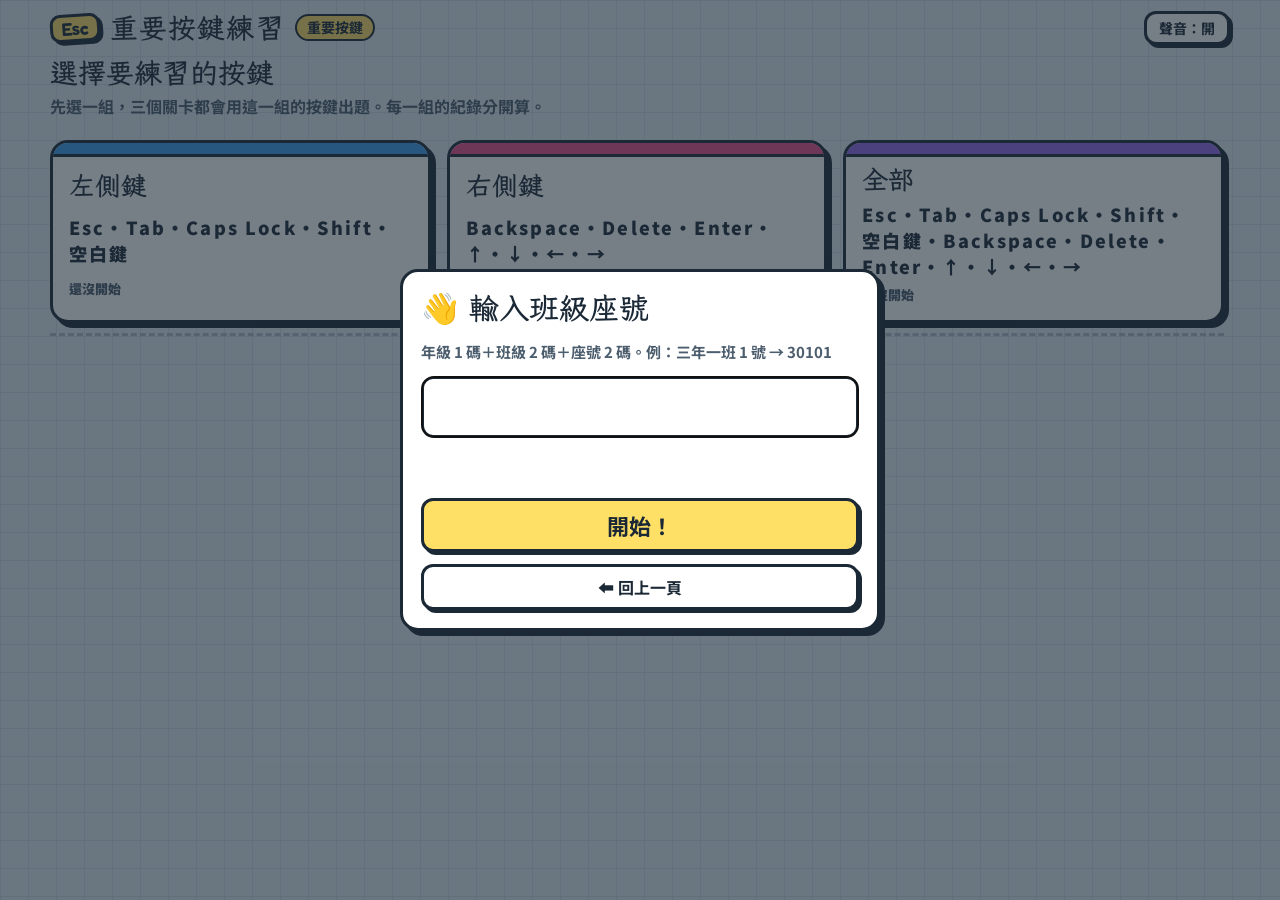
==== keyboard-hero.html @ f5a0d29d "打地鼠：拿掉地鼠底下的時間進度條，快縮回去時輕輕下沉 學生回饋看到進度條縮短、變紅會緊張，但地鼠沒敲到本來就不扣分。 地鼠底下不再顯示進度條，最後 1 秒地鼠輕輕往下沉一點當提醒 （不變紅、不閃）；放" ====
<!doctype html>
<html lang="zh-Hant" data-kind="key">
<head>
<meta charset="utf-8">
<meta name="viewport" content="width=device-width, initial-scale=1">
<title>重要按鍵練習</title>
<link rel="preconnect" href="https://fonts.googleapis.com">
<link rel="preconnect" href="https://fonts.gstatic.com" crossorigin>
<link rel="stylesheet" href="https://fonts.googleapis.com/css2?family=Fredoka:wght@500;600&family=LXGW+WenKai+TC:wght@400;700&family=Noto+Sans+TC:wght@400;700;900&display=swap">
<style>
:root{
  --paper:#E3EDF2; --grid:#D0DEE6; --ink:#1B2836; --ink-soft:#4C5D6E; --card:#fff; --wash:#F3F7FA;
  --case:#26323F; --cap:#F5F7F9; --cap-edge:#AEBBC7; --cap-dim:#D9E1E8; --dim-txt:#8593A1;
  --good:#1FA963; --bad:#E5484D; --hl:#FFE066; --gold:#F2B400; --mid:#B07D00;
  --c-mid:#3A9FEF; --c-top:#EE4F8B; --c-bot:#9466EE; --c-cus:#1FA963; --c-ninja:#3B2F5C;
  --f-display:'LXGW WenKai TC','Noto Sans TC','Microsoft JhengHei',sans-serif;
  --f-body:'Noto Sans TC','PingFang TC','Microsoft JhengHei',sans-serif;
  --f-key:'Fredoka','Noto Sans TC',sans-serif;
  color-scheme:light;
}
*{box-sizing:border-box}
[hidden]{display:none!important}
html,body{height:100%}
html{background:var(--paper)}
body{margin:0;background:var(--paper);background-image:linear-gradient(var(--grid) 1px,transparent 1px),linear-gradient(90deg,var(--grid) 1px,transparent 1px);background-size:28px 28px;color:var(--ink);font:16px/1.6 var(--f-body);padding:10px max(16px,env(safe-area-inset-right,0px)) 10px max(16px,env(safe-area-inset-left,0px))}
.wrap{height:100%;display:flex;flex-direction:column;gap:10px;max-width:1180px;margin:0 auto}
h1,h2,h3{font-family:var(--f-display);font-weight:700;margin:0;line-height:1.25;text-wrap:balance}
p{margin:0}
button,input{font-family:inherit}
.top{flex:none;display:flex;flex-wrap:wrap;align-items:center;gap:8px 16px;justify-content:space-between}
.brand{display:flex;align-items:center;gap:10px;flex-wrap:wrap}
.brand h1{font-size:28px;letter-spacing:.04em;user-select:none}
.tagk{display:inline-block;background:var(--hl);border:3px solid var(--ink);border-radius:10px;padding:0 8px;box-shadow:3px 3px 0 var(--ink);font:600 18px var(--f-key);transform:rotate(-4deg)}
.badge{display:inline-block;font-size:13px;font-weight:700;border:2px solid var(--ink);border-radius:999px;padding:0 10px;background:var(--wash)}
.ver{background:var(--hl);font-size:14px}
.ver.demo{background:#FF6B4A;color:#fff}
.top:has(#hud:not([hidden])) .ver,.top:has(#hud:not([hidden])) .tagk{display:none}
.top:has(#hud:not([hidden])) .brand h1{font-size:22px}
.top:has(#hud:not([hidden])) .hud-item{padding:0 10px}
.who{font-weight:900;font-size:15px;background:#fff;border:2px solid var(--ink);border-radius:999px;padding:1px 12px;cursor:pointer}
.row{display:flex;gap:8px;flex-wrap:wrap;align-items:center}
a.btn{display:inline-flex;align-items:center;text-decoration:none}
.footnav{display:flex;gap:10px;flex-wrap:wrap;justify-content:center;padding-top:10px;border-top:3px dashed var(--cap-edge)}
.btn{font:700 16px var(--f-body);padding:8px 16px;border:3px solid var(--ink);border-radius:12px;background:var(--card);color:var(--ink);box-shadow:3px 3px 0 var(--ink);cursor:pointer}
.btn:hover{background:var(--wash)}
.btn:active{transform:translate(2px,2px);box-shadow:1px 1px 0 var(--ink)}
.btn.primary{background:var(--hl)}
.btn.sm{font-size:14px;padding:4px 12px}
.btn:focus-visible,.diff:focus-visible,.setcard:focus-visible{outline:3px solid var(--c-mid);outline-offset:3px}
.card{background:var(--card);border:3px solid var(--ink);border-radius:18px;box-shadow:5px 5px 0 var(--ink);padding:18px}
.hud{display:flex;gap:8px;flex-wrap:wrap}
.hud-item{background:var(--card);border:3px solid var(--ink);border-radius:12px;padding:1px 12px;display:flex;align-items:center;gap:8px;box-shadow:3px 3px 0 var(--ink)}
.hud-l{font-size:12px;color:var(--ink-soft)}
.hud-item b{font:600 20px var(--f-key);font-variant-numeric:tabular-nums}
.hud-item b.t{font:900 17px var(--f-body)}
.hearts{font-size:20px;letter-spacing:2px;color:var(--bad)}
.hearts .off{color:var(--cap-dim)}
main{flex:1;min-height:0;display:flex;flex-direction:column}
main>[data-screen]{flex:1;min-height:0;display:flex;flex-direction:column;gap:10px}
main>[data-screen=home],main>[data-screen=sets],main>[data-screen=result]{overflow:auto;padding:0 6px 6px 0}
.demo-bar{background:#FF6B4A;color:#fff;font-weight:900;border:3px solid var(--ink);border-radius:12px;padding:6px 14px}

/* 範圍選擇 */
.sets{display:grid;grid-template-columns:repeat(auto-fit,minmax(240px,1fr));gap:16px}
.setcard{display:grid;gap:6px;text-align:left;cursor:pointer;background:var(--card);border:3px solid var(--ink);border-radius:18px;box-shadow:5px 5px 0 var(--ink);padding:0 0 14px;overflow:hidden;font:inherit;color:inherit}
.setcard:hover{background:#FFFBE6}
.setcard .band{height:14px;border-bottom:3px solid var(--ink)}
.setcard h2{font-size:26px;padding:0 16px}
.setcard .keys{padding:0 16px;font:600 22px var(--f-key);letter-spacing:.12em}
.setcard .st{padding:0 16px;font-size:13px;font-weight:900;color:var(--ink-soft)}
.intro{display:grid;gap:4px}
.intro h2{font-size:28px}
.intro p{color:var(--ink-soft);font-weight:700}

/* 首頁卡片 */
.entries{display:grid;grid-template-columns:repeat(auto-fit,minmax(290px,1fr));gap:16px;align-items:start}
.entry{display:flex;flex-direction:column;background:var(--card);border:3px solid var(--ink);border-radius:18px;box-shadow:5px 5px 0 var(--ink);overflow:hidden}
.entry-band{height:58px;border-bottom:3px solid var(--ink);position:relative;display:flex;align-items:flex-end;padding:10px 14px}
.entry-band .num{font:600 15px var(--f-key);background:#fff;border:2px solid var(--ink);border-radius:8px;padding:0 9px}
.entry-band .deco{position:absolute;right:14px;top:12px;display:flex;gap:6px}
.entry-band .deco span{font:600 15px var(--f-key);background:#fff;border:2px solid var(--ink);border-radius:7px;padding:1px 8px;box-shadow:0 3px 0 var(--ink)}
.entry-body{padding:14px;display:flex;flex-direction:column;gap:10px}
.entry-body h2{font-size:25px}
.entry.locked .entry-band,.entry.locked .entry-body h2{opacity:.45}
.lockmsg{font-size:14px;font-weight:900;background:var(--wash);border:2px dashed var(--ink-soft);border-radius:10px;padding:4px 10px}
.diffs{display:grid;gap:8px}
.diff{display:flex;justify-content:space-between;align-items:center;gap:10px;font:900 18px var(--f-body);border:3px solid var(--ink);border-radius:12px;background:var(--wash);padding:6px 12px;cursor:pointer;box-shadow:3px 3px 0 var(--ink);color:var(--ink);width:100%;text-align:left}
.diff:hover:not(:disabled){background:var(--hl)}
.diff:disabled{cursor:not-allowed;opacity:.6}
.diff small{display:block;font-size:13px;font-weight:700;color:var(--ink-soft);line-height:1.3}
.lv-r{display:grid;justify-items:end;line-height:1.25;flex:none}
.stars{color:var(--gold);letter-spacing:1px;font-size:16px;white-space:nowrap}
.stars .off{color:var(--cap-dim)}
.lv-best{font-size:12px;font-weight:700;color:var(--ink-soft);white-space:nowrap}
.dots{font-size:15px;letter-spacing:3px;color:var(--good)}
.dots .off{color:var(--cap-dim)}
.titlebar{display:flex;align-items:center;gap:6px 10px;flex-wrap:wrap;border:2px dashed var(--gold);border-radius:12px;padding:6px 12px;background:#FFF9DB;font-size:14px;font-weight:900}
.titlebar b{color:var(--mid);font-size:17px}
.ladder{display:flex;gap:4px;flex-wrap:wrap}
.ladder span{border:2px solid var(--ink);border-radius:999px;padding:0 8px;font-size:12px;background:#fff;opacity:.4}
.ladder span.on{opacity:1;background:var(--hl)}
.tnote{font-size:13px;color:var(--ink-soft);font-weight:700}
.tpanel{display:grid;gap:10px}
.check{display:grid;gap:12px;width:min(760px,100%);margin:0 auto;justify-items:center;text-align:center}
.check h2{font-size:30px}
.chk-steps{margin:0;padding-left:1.4em;text-align:left;font-size:18px;font-weight:700;line-height:1.8}
.chk-list{display:flex;gap:14px;flex-wrap:wrap;justify-content:center}
.chk-item{display:grid;justify-items:center;gap:2px;border:3px solid var(--ink);border-radius:14px;padding:6px 18px;background:var(--wash);min-width:170px}
.chk-item b{font:700 52px/1.1 'Microsoft JhengHei','Noto Sans TC',sans-serif}
.chk-item span{font-weight:900;font-size:15px}
.chk-item.now{background:#FFF9DB;border-color:var(--gold);box-shadow:0 4px 0 var(--gold)}
.chk-item.ok{background:#DDF5E7;border-color:var(--good)}
.chk-item.ok span::after{content:" ✓";color:var(--good)}
#chkIn{width:min(360px,100%)}
.check .thint{font-size:16px}
.tpanel label{font-weight:700;font-size:14px}
.tpanel input{font:700 15px var(--f-body);border:2px solid var(--ink);border-radius:8px;padding:2px 6px}

/* 道場（第一關、第二關） */
.stage{position:relative;flex:1;min-height:0;border:3px solid var(--ink);border-radius:18px;box-shadow:5px 5px 0 var(--ink);overflow:hidden}
.dojo{position:absolute;inset:0;background:linear-gradient(#F6E7C8 0 62%,#C99A62 62% 100%);display:grid;place-items:center}
.dojo::before{content:"";position:absolute;left:0;right:0;top:62%;height:10px;background:#8A5A2B}
.dojo::after{content:"";position:absolute;inset:0 0 38%;background:repeating-linear-gradient(90deg,transparent 0 118px,rgba(138,90,43,.45) 118px 124px)}
.scroll{position:relative;z-index:2;background:#FFFDF4;border:4px solid var(--ink);border-radius:14px;box-shadow:0 8px 0 rgba(0,0,0,.2);padding:10px 40px 14px;text-align:center;min-width:min(520px,80%)}
.scroll .lbl{font-size:14px;font-weight:900;color:var(--ink-soft)}
.target{font:600 clamp(56px,13vh,120px)/1.1 var(--f-key);letter-spacing:.12em;text-transform:uppercase}
.target span{display:inline-block;border-radius:10px;padding:0 4px;transition:color .1s}
.target .ok{color:var(--good)}
.target .next{background:var(--hl);box-shadow:0 5px 0 var(--gold)}
.target .bad{background:#FFD6D8;color:var(--bad)}
.timer{position:relative;height:14px;flex:none;border:3px solid var(--ink);border-radius:999px;overflow:hidden;background:var(--wash)}
.timer div{height:100%;width:100%;background:var(--good);transform-origin:left}
.timer div.warn{background:#FFC233}
.timer div.slow{background:#F28C38}
.how{font:900 18px var(--f-body);color:var(--ink-soft);min-height:0}
.how:empty,.clock:empty{display:none}
.clock{position:absolute;left:12px;top:10px;z-index:5;margin:0;font:700 14px/1.2 var(--f-body);font-variant-numeric:tabular-nums;color:var(--ink-soft);background:rgba(255,255,255,.7);border-radius:8px;padding:1px 8px}
.dojo{transition:background .5s}
.dojo[data-tier="2"]{background:linear-gradient(#CFE3FF 0 62%,#5B7FC7 62% 100%)}
.dojo[data-tier="2"] .scroll{background:#EEF5FF;border-color:#1D4ED8;box-shadow:0 8px 0 #1D4ED8}
.dojo[data-tier="3"]{background:linear-gradient(#FFD3EC 0 62%,#B0306F 62% 100%)}
.dojo[data-tier="3"] .scroll{background:#FFF0F8;border-color:#BE185D;box-shadow:0 8px 0 var(--gold)}
.tierbar{display:flex;justify-content:center;align-items:center;gap:6px 10px;flex-wrap:wrap;font-weight:900;font-size:15px}
.ts{font-size:22px;letter-spacing:2px;white-space:nowrap}
.ts .off{opacity:.22}
.ts.t1{color:#6B7B8C}.ts.t2{color:#1D4ED8}.ts.t3{color:#DB2777}
.hud-item .ts{font-size:17px}
.r-tier{display:flex;align-items:center;gap:8px;font-weight:900;border:3px solid var(--ink);border-radius:14px;padding:2px 14px;background:#FFF0F8}
.timer-zones{display:flex;justify-content:space-between;gap:10px;font-size:12px;color:var(--ink-soft);font-weight:700;padding:0 4px;margin-top:-6px;flex-wrap:wrap}
.fixfx{position:absolute;inset:0;pointer-events:none;z-index:7;display:grid;place-items:center}
.fixfx span{font:700 44px var(--f-display);color:var(--good);background:#fff;border:4px solid var(--good);border-radius:20px;padding:0 22px;animation:fix .8s ease-out forwards;text-align:center}
.fixfx.mid span{color:var(--mid);border-color:var(--gold)}
.fixfx.no span{color:var(--bad);border-color:var(--bad);font-size:32px}
@keyframes fix{0%{transform:scale(.4);opacity:0}25%{transform:scale(1.1);opacity:1}100%{transform:scale(1) translateY(-20px);opacity:0}}
.go-cover{position:absolute;inset:0;background:rgba(27,40,54,.86);z-index:9;display:grid;place-items:center;align-content:center;gap:12px;color:#fff;text-align:center;padding:16px}
.go-cover h2{font-size:34px}
.go-cover p{font-size:18px;font-weight:700}
/* 道具的步驟圖（老師 2026-11-12） */
.guide{display:flex;align-items:center;gap:20px;background:#fff;color:var(--ink);border:3px solid var(--ink);border-radius:16px;padding:14px 22px;max-width:640px;text-align:left}
.g-ic{flex:none;width:clamp(70px,14vh,110px)}.g-ic svg{width:100%;display:block}
.g-txt h3{font-size:22px;margin:0 0 6px}.g-txt p{font-size:18px;line-height:1.6;margin:0}
.g-flow{display:flex;align-items:center;gap:8px;flex-wrap:wrap}.g-flow span{background:var(--wash);border:2px solid var(--ink);border-radius:10px;padding:4px 8px;font-size:16px;line-height:1.4}
.g-flow b{font-size:22px}
.guide kbd{display:inline-block;border:2px solid var(--ink);border-bottom-width:4px;border-radius:6px;padding:0 10px;background:#fff;font:inherit}
/* 步驟圖的動畫示範（老師 2026-11-17：只看文字看不懂，改成會動的小畫面，重複播放） */
.guide{--T:7s;flex-wrap:wrap;justify-content:center;max-width:min(780px,100%);gap:16px}
.guide .g-txt{flex:1 1 260px}
.gdemo{position:relative;flex:none;width:270px;max-width:100%;height:170px;border:3px solid var(--ink);border-radius:12px;overflow:hidden}
.gdemo.m{background:linear-gradient(#1E3A5F,#47658F)}
.gdemo.n{background:linear-gradient(#FBEBCB 0 72%,#C99A62 72%)}
.gdemo>*,.gdemo .d-num>span,.gdemo .d-word span,.gdemo kbd,.gdemo .d-shake>div{animation-duration:var(--T);animation-iteration-count:infinite;animation-timing-function:linear}
.gdemo svg{width:100%;display:block}
.d-item{position:absolute;top:22%;left:110%;width:56px;display:grid;justify-items:center;transform:translateX(-50%);z-index:3}
.d-item.fly{animation-name:dFly}.d-item.poof{animation-name:dPoof}
@keyframes dFly{0%{left:110%;top:22%;opacity:1;transform:translateX(-50%) scale(1)}12%,22%{left:62%;top:22%;opacity:1;transform:translateX(-50%) scale(1)}30%,100%{left:10%;top:0%;opacity:0;transform:translateX(-50%) scale(.35)}}
@keyframes dPoof{0%{left:110%;opacity:1;transform:translateX(-50%) scale(1)}12%,22%{left:62%;opacity:1;transform:translateX(-50%) scale(1)}27%,100%{left:62%;opacity:0;transform:translateX(-50%) scale(1.7)}}
.d-word{font:600 18px/1.1 var(--f-key);background:#fff;border:2px solid #7C3AED;border-radius:8px;padding:0 6px;margin-bottom:3px;white-space:nowrap;text-transform:uppercase;color:var(--ink)}
.gdemo.heal .d-word{border-color:#E11D48}
.gdemo.w.heal .d-word{border-color:#D97706}.gdemo.w.heal .d-num{color:var(--ink);letter-spacing:0}
.d-word .l1{animation-name:dL1}.d-word .l2{animation-name:dL2}
@keyframes dL1{0%,13.9%{color:var(--ink)}14%,100%{color:var(--good)}}
@keyframes dL2{0%,19.9%{color:var(--ink)}20%,100%{color:var(--good)}}
.d-keys{position:absolute;left:0;right:0;bottom:6px;display:flex;justify-content:center;gap:6px;z-index:5}
.d-keys kbd{font:600 15px/1 var(--f-key);text-transform:uppercase;background:#fff;color:var(--ink);border:2px solid var(--ink);border-bottom-width:5px;border-radius:7px;padding:4px 9px;min-width:30px;text-align:center}
.d-keys .ks{font:900 13px/1 var(--f-body);padding:5px 26px;text-transform:none}
.d-keys .k1{animation-name:dK1}.d-keys .k2{animation-name:dK2}.d-keys .ks{animation-name:dKs}
@keyframes dK1{0%,12%,16%,100%{transform:none;border-bottom-width:5px;background:#fff}13%,15%{transform:translateY(3px);border-bottom-width:2px;background:#FDE047}}
@keyframes dK2{0%,18%,22%,100%{transform:none;border-bottom-width:5px;background:#fff}19%,21%{transform:translateY(3px);border-bottom-width:2px;background:#FDE047}}
@keyframes dKs{0%,40%{background:#fff;box-shadow:none}44%,48%{background:#FEF9C3;box-shadow:0 0 0 5px #FDE047}46%,50%{box-shadow:0 0 0 1px #FDE047}52%,55%{transform:translateY(3px);border-bottom-width:2px;background:#FDE047;box-shadow:0 0 0 5px #FDE047}57%,100%{transform:none;border-bottom-width:5px;background:#fff;box-shadow:none}}
.d-top{position:absolute;left:6px;top:6px;z-index:4;display:flex;align-items:center;gap:3px;background:#fff;border:2px solid var(--ink);border-radius:9px;padding:1px 8px 1px 4px;font:600 17px/1.2 var(--f-key);color:var(--ink);animation-name:dTopPop}
.gdemo.freeze .d-top{animation-name:dTopPop2}
.d-top .d-sic{width:24px}
.d-num{display:grid}.d-num>span{grid-area:1/1}
.gdemo.heal .d-num{color:var(--bad);letter-spacing:2px}.d-num i{font-style:normal;color:var(--cap-dim)}
.d-num .h0{animation-name:dA}.d-num .h1{animation-name:dB}
.gdemo.freeze .d-num .h0{animation-name:dC}.gdemo.freeze .d-num .h1{animation-name:dD}
@keyframes dA{0%,24.9%{opacity:1}25%,100%{opacity:0}}
@keyframes dB{0%,24.9%{opacity:0}25%,100%{opacity:1}}
@keyframes dC{0%,24.9%{opacity:1}25%,53.9%{opacity:0}54%,100%{opacity:1}}
@keyframes dD{0%,24.9%{opacity:0}25%,53.9%{opacity:1}54%,100%{opacity:0}}
@keyframes dTopPop{0%,24%,30%,100%{transform:none}27%{transform:scale(1.3)}}
@keyframes dTopPop2{0%,24%,30%,53%,59%,100%{transform:none}27%,56%{transform:scale(1.3)}}
.gdemo.freeze .d-foe{position:absolute;width:54px;z-index:2;transform:translateX(-50%)}
.gdemo.m.freeze .d-foe{left:46%;animation-name:dFoeM}
.gdemo.n.freeze .d-foe{top:32%;animation-name:dFoeN}
.gdemo.w{background:linear-gradient(#BFE6FF 0 34%,#7CC86A 34%)}
.gdemo.w .d-hole{position:absolute;left:56%;top:62%;width:70px;height:20px;transform:translateX(-50%);border-radius:50%;background:#3F2A1C;z-index:1}
.gdemo.w.freeze .d-foe{left:56%;top:24%;width:58px;transform-origin:50% 100%;animation-name:dFoeW}
@keyframes dFoeW{0%,28%{opacity:0;transform:translateX(-50%) translateY(40%) scaleY(.3);filter:none}32%,52%{opacity:1;transform:translateX(-50%);filter:none}54%,86%{opacity:1;transform:translateX(-50%);filter:saturate(.3) brightness(1.15) drop-shadow(0 0 6px #7DD3FC)}92%,100%{opacity:0;transform:translateX(-50%) translateY(40%) scaleY(.3);filter:none}}
/* 放大丸的示範（老師 2026-11-17）：放大丸從洞裡冒出來 → 打字母 → 超級木槌敲下（閃光、震動）→ 地鼠全部頭暈縮回去 */
.gdemo.pill .d-hole{left:var(--x)}
.gdemo.pill .d-shake>.d-foe{width:50px;top:26%;animation-name:dDizzy;transform-origin:50% 100%}
@keyframes dDizzy{0%,24%{opacity:1;transform:translateX(-50%)}27%,34%{opacity:1;transform:translateX(-50%) rotate(-12deg)}30%{transform:translateX(-50%) rotate(12deg)}42%,92%{opacity:0;transform:translateX(-50%) translateY(40%) scaleY(.3)}100%{opacity:1;transform:translateX(-50%)}}
.d-pill{position:absolute;left:50%;top:14%;width:58px;z-index:3;display:grid;justify-items:center;transform-origin:50% 100%;animation-name:dPill}
.d-pill .pillimg b{font-size:26px}
@keyframes dPill{0%,4%{opacity:0;transform:translateX(-50%) translateY(40%) scaleY(.3)}8%,22%{opacity:1;transform:translateX(-50%)}25%,100%{opacity:0;transform:translateX(-50%) scale(1.5)}}
.d-ham{position:absolute;left:32%;top:-4%;width:96px;z-index:5;transform-origin:50% 100%;opacity:0;animation-name:dHam}
@keyframes dHam{0%,21%{opacity:0;transform:rotate(55deg) scale(.7)}23%{opacity:1;transform:rotate(55deg) scale(1.1)}26%,33%{opacity:1;transform:rotate(-35deg) scale(1.1)}38%,100%{opacity:0;transform:rotate(-35deg) scale(1.1)}}
.gdemo.w .d-tint{background:radial-gradient(circle,rgba(186,230,253,.85),rgba(125,211,252,.35))}
@keyframes dFoeM{0%,28%{top:-45%;opacity:1;filter:none}52%{top:18%;opacity:1;filter:none}54%,86%{top:18%;opacity:1;filter:saturate(.3) brightness(1.15) drop-shadow(0 0 6px #7DD3FC)}94%,100%{top:18%;opacity:0;filter:none}}
@keyframes dFoeN{0%,28%{left:115%;opacity:1;filter:none}52%{left:56%;opacity:1;filter:none}54%,86%{left:56%;opacity:1;filter:grayscale(.9) drop-shadow(0 0 6px #CBD5E1)}94%,100%{left:56%;opacity:0;filter:none}}
.d-tint{position:absolute;inset:0;z-index:3;pointer-events:none;opacity:0;animation-name:dTint}
.gdemo.m .d-tint{background:radial-gradient(circle,rgba(186,230,253,.85),rgba(125,211,252,.35))}
.gdemo.n .d-tint{background:rgba(226,232,240,.75)}
@keyframes dTint{0%,53%{opacity:0}55%{opacity:1}60%,84%{opacity:.35}88%,100%{opacity:0}}
.d-say{position:absolute;right:8px;top:8px;z-index:4;background:#E0F2FE;color:#0369A1;border:2px solid #0369A1;border-radius:9px;padding:0 8px;font-weight:900;font-size:15px;opacity:0;animation-name:dSay}
@keyframes dSay{0%,54%{opacity:0;transform:scale(.5)}57%{opacity:1;transform:scale(1.15)}60%,84%{opacity:1;transform:none}88%,100%{opacity:0;transform:none}}
.d-shake{position:absolute;inset:0;animation-name:dShake}
@keyframes dShake{0%,22%,32%,100%{transform:none}24%{transform:translate(-7px,5px)}26%{transform:translate(6px,-5px)}28%{transform:translate(-4px,3px)}30%{transform:translate(2px,-2px)}}
.d-shake>.d-foe{position:absolute;width:46px;animation-name:dGone}
@keyframes dGone{0%,23%{opacity:1;transform:translateX(-50%)}34%{opacity:0;transform:translate(calc(-50% + 90px),-110px) rotate(400deg) scale(.4)}90%{opacity:0;transform:translateX(-50%)}100%{opacity:1;transform:translateX(-50%)}}
.d-flash{position:absolute;inset:0;z-index:6;background:#fff;opacity:0;pointer-events:none;animation-name:dFlash}
@keyframes dFlash{0%,22%{opacity:0}23%{opacity:.95}30%,100%{opacity:0}}
.g-flow.live{gap:4px;margin-top:4px}.g-flow.live span{font-size:15px;padding:3px 7px;animation:var(--T) linear infinite}.g-flow.live b{font-size:18px}
.g-flow.live span:nth-of-type(1){animation-name:gS1}.g-flow.live span:nth-of-type(2){animation-name:gS2}.g-flow.live span:nth-of-type(3){animation-name:gS3}
@keyframes gS1{0%,26%{background:#FDE047}30%,100%{background:var(--wash)}}
@keyframes gS2{0%,36%{background:var(--wash)}40%,56%{background:#FDE047}60%,100%{background:var(--wash)}}
@keyframes gS3{0%,56%{background:var(--wash)}60%,86%{background:#FDE047}90%,100%{background:var(--wash)}}
/* 道具存量（老師 2026-11-17）：遊戲畫面左上角，顯示存了幾個、按空白鍵使用 */
.stock{position:absolute;left:12px;top:12px;z-index:8;display:flex;align-items:center;gap:6px;background:#fff;border:3px solid var(--ink);border-radius:14px;padding:3px 12px 3px 6px;box-shadow:3px 3px 0 var(--ink);font-weight:900;font-size:16px;color:var(--ink)}
.stock .s-ic{width:34px;flex:none}.stock .s-ic svg{width:100%;display:block}
.stock b{font:600 24px var(--f-key);font-variant-numeric:tabular-nums}
.stock kbd{border:2px solid var(--ink);border-bottom-width:4px;border-radius:6px;padding:0 6px;background:var(--wash);font:inherit;font-size:14px}
.stock>span{display:flex;align-items:center;gap:6px}
.stock .s-b{border-left:2px dashed var(--cap-dim);padding-left:8px}
.stock .zero{opacity:.55}
.stock.on{background:#E0F2FE;border-color:#0369A1}
/* 過關獎勵的字卡（老師 2026-11-18）：停在畫面上等學生打字選 */
.enemy.heart.item.pick{transform:translateX(-50%) scale(1.1)}
.enemy.heart.item.pick .pname{display:grid;justify-items:center;margin-top:4px;background:#fff;border:2px solid var(--ink);border-radius:9px;padding:1px 8px;font-size:15px;line-height:1.3;white-space:nowrap;color:var(--ink)}
.enemy.heart.item.pick .pname small{font-size:12px;color:#475569}
.enemy.heart.item.pick.bomb .word{border-color:#D97706}
/* 步驟圖：過關選道具、按 Enter 用大絕招 */
.gdemo.pick .d-item{top:20%;width:60px}
.gdemo.pick .d-item.a{left:32%;animation-name:dPickA}.gdemo.pick .d-item.b{left:72%;animation-name:dPickB}
.gdemo.pick .d-item.b .d-word{border-color:#D97706}
@keyframes dPickA{0%{opacity:0;left:32%;top:20%;transform:translateX(-50%) scale(1)}4%,22%{opacity:1;left:32%;top:20%;transform:translateX(-50%) scale(1)}32%,100%{opacity:0;left:8%;top:0%;transform:translateX(-50%) scale(.35)}}
@keyframes dPickB{0%{opacity:0}4%,21%{opacity:1}28%,100%{opacity:0}}
.gdemo.bomb .d-keys .ks{animation-name:dKe}
@keyframes dKe{0%,12%{background:#fff;box-shadow:none}15%,17%{background:#FEF9C3;box-shadow:0 0 0 5px #FDE047}19%,22%{transform:translateY(3px);border-bottom-width:2px;background:#FDE047;box-shadow:0 0 0 5px #FDE047}24%,100%{transform:none;border-bottom-width:5px;background:#fff;box-shadow:none}}
.g-dots{display:flex;gap:8px;justify-content:center}.g-dots i{width:12px;height:12px;border-radius:50%;background:rgba(255,255,255,.35)}.g-dots i.on{background:#FDE047}
.count{font:600 72px/1 var(--f-key)}
.remind{position:absolute;left:50%;top:14px;transform:translateX(-50%);z-index:8;background:#FFC233;border:3px solid var(--ink);border-radius:12px;padding:2px 14px;font-weight:900;white-space:nowrap}

/* 忍者場景 */
.scene{position:absolute;inset:0;transition:background .8s}
.scene .far{position:absolute;left:0;right:0;bottom:24%;height:46%;transition:background .8s;clip-path:polygon(0 100%,0 55%,10% 30%,22% 60%,34% 18%,48% 58%,60% 26%,74% 62%,86% 34%,100% 52%,100% 100%)}
.scene .near{position:absolute;left:0;right:0;bottom:24%;height:22%;transition:background .8s}
.scene .ground{position:absolute;left:0;right:0;bottom:0;height:24%;border-top:4px solid var(--ink);transition:background .8s}
.scene .ground::after{content:"";position:absolute;inset:0;background:repeating-linear-gradient(90deg,transparent 0 60px,rgba(0,0,0,.08) 60px 64px);animation:run 1.2s linear infinite}
@keyframes run{to{background-position:-64px 0}}
.scene .moon{position:absolute;right:12%;top:10%;width:70px;height:70px;border-radius:50%;background:#FFF6CC;box-shadow:0 0 30px #FFF6CC;opacity:0;transition:opacity .8s}
.scene[data-th="3"] .moon,.scene[data-th="4"] .moon{opacity:1}
.scene[data-th="5"]{animation:storm 4s infinite}
@keyframes storm{0%,92%,100%{filter:none}94%{filter:brightness(2.2)}96%{filter:none}97%{filter:brightness(1.8)}}
.scene .rain{position:absolute;inset:0;opacity:0;background:repeating-linear-gradient(105deg,transparent 0 14px,rgba(255,255,255,.25) 14px 16px);animation:rain .5s linear infinite;pointer-events:none}
.scene[data-th="5"] .rain{opacity:1}
@keyframes rain{to{background-position:30px 60px}}
.player{position:absolute;left:6%;bottom:22%;width:clamp(80px,16vh,130px);z-index:3;transition:transform .12s}
.player.dash{transform:translateX(30px) scale(1.05)}
.player.hurt{animation:hurt .5s}
@keyframes hurt{25%,75%{transform:translateX(-10px);filter:brightness(1.8) saturate(0)}50%{transform:translateX(8px)}}
.enemy{position:absolute;bottom:22%;width:clamp(76px,15vh,124px);transform:translateX(-50%);z-index:4;display:grid;justify-items:center}
.enemy svg{width:100%;display:block;animation:bob .5s ease-in-out infinite alternate}
@keyframes bob{to{transform:translateY(-6px)}}
.enemy.poof svg{animation:poof .35s forwards}
@keyframes poof{to{transform:scale(1.6) rotate(25deg);opacity:0}}
.word{font:600 clamp(26px,5.6vh,46px)/1.1 var(--f-key);background:#fff;border:3px solid var(--ink);border-radius:12px;padding:2px 12px;margin-bottom:6px;box-shadow:0 4px 0 rgba(0,0,0,.25);white-space:nowrap;letter-spacing:.06em;text-transform:uppercase}
.word span.ok{color:var(--good)}
.word span.cur{text-decoration:underline;text-decoration-thickness:4px;text-underline-offset:6px;text-decoration-color:var(--gold)}
.word.err{animation:err .3s;border-color:var(--bad)}
@keyframes err{25%,75%{transform:translateX(-6px)}50%{transform:translateX(6px)}}
.star{position:absolute;z-index:5;font-size:28px;pointer-events:none;transition:left .18s linear,bottom .18s linear;color:#2D3748;text-shadow:0 0 2px #fff}
.pts{position:absolute;z-index:6;font:600 26px var(--f-key);color:var(--mid);background:#fff;border:2px solid var(--ink);border-radius:10px;padding:0 8px;animation:pts .9s forwards;pointer-events:none}
@keyframes pts{to{transform:translateY(-50px);opacity:0}}
.stagebig{position:absolute;left:50%;top:34%;transform:translate(-50%,-50%);z-index:8;font:700 clamp(28px,6vh,46px) var(--f-display);color:#fff;background:var(--ink);border:4px solid var(--hl);border-radius:20px;padding:4px 26px;white-space:nowrap;opacity:0;pointer-events:none}
.stagebig.go{animation:stagein 1.6s ease-out forwards}
@keyframes stagein{0%{opacity:0;transform:translate(-50%,-50%) scale(.5)}20%{opacity:1;transform:translate(-50%,-50%) scale(1.08)}80%{opacity:1}100%{opacity:0;transform:translate(-50%,-80%)}}
.flash{position:absolute;inset:0;z-index:6;pointer-events:none;animation:fl .45s}
@keyframes fl{from{background:rgba(229,72,77,.5)}to{background:transparent}}
/* 英文第三關・字母流星雨（2026-11-03）：流星從天上掉下來，在掉到地上以前打出字母 */
html.meteor .scene .ground::after{animation:none;background:repeating-linear-gradient(90deg,transparent 0 46px,rgba(0,0,0,.1) 46px 50px)}
html.meteor .scene::before{content:"";position:absolute;left:0;right:0;top:0;height:62%;pointer-events:none;transition:opacity .8s;opacity:.9;
  background-image:radial-gradient(2px 2px at 8% 18%,#fff 50%,transparent 51%),radial-gradient(2px 2px at 23% 40%,#fff 50%,transparent 51%),radial-gradient(3px 3px at 37% 12%,#FFF6CC 50%,transparent 51%),radial-gradient(2px 2px at 52% 33%,#fff 50%,transparent 51%),radial-gradient(2px 2px at 66% 9%,#fff 50%,transparent 51%),radial-gradient(3px 3px at 79% 28%,#FFF6CC 50%,transparent 51%),radial-gradient(2px 2px at 91% 15%,#fff 50%,transparent 51%),radial-gradient(2px 2px at 45% 52%,#fff 50%,transparent 51%),radial-gradient(2px 2px at 15% 58%,#fff 50%,transparent 51%),radial-gradient(2px 2px at 86% 50%,#fff 50%,transparent 51%);animation:twinkle 2.4s ease-in-out infinite alternate}
html.meteor .scene[data-th="1"]::before{opacity:.35}
@keyframes twinkle{to{filter:brightness(.6)}}
html.meteor .scene[data-th="5"]{animation:none}
html.meteor .scene .rain{display:none}
html.meteor .scene .near{height:7%}
html.meteor .scene .far{clip-path:polygon(0 100%,0 70%,6% 70%,6% 52%,12% 52%,12% 64%,20% 64%,20% 40%,27% 40%,27% 60%,36% 60%,36% 48%,44% 48%,44% 66%,55% 66%,55% 36%,61% 36%,61% 58%,70% 58%,70% 46%,78% 46%,78% 62%,88% 62%,88% 42%,94% 42%,94% 66%,100% 66%,100% 100%)}
html.meteor .enemy{transform:translateX(-50%);width:clamp(54px,10vh,84px)}   /* 流星小一點，掉落的距離比較長（老師 2026-11-09） */
html.meteor .enemy svg{animation:fall .6s ease-in-out infinite alternate}
@keyframes fall{from{transform:rotate(-6deg)}to{transform:rotate(6deg)}}
html.meteor .enemy.poof svg{animation:poof .35s forwards}
/* 隱藏關：3～4 個字母的流星是兩顆黏在一起（老師 2026-11-10），打碎算 2 顆、分數雙倍 */
html.meteor .enemy.twin{width:clamp(92px,17vh,144px)}
.enemy .twin{display:flex;width:100%;align-items:flex-start}
.enemy .twin svg{width:56%;flex:none}
.enemy .twin svg+svg{margin-left:-12%;margin-top:10%}
/* 忍者隱藏關（老師 2026-11-12）：小型敵人、騎馬的兩個敵人 */
.enemy.mini{width:clamp(56px,11vh,92px)}
.enemy.horse{width:clamp(130px,26vh,210px)}
.enemy.horse svg{animation:gallop .28s ease-in-out infinite alternate}
@keyframes gallop{from{transform:translateY(0) rotate(0)}to{transform:translateY(-5px) rotate(-2deg)}}
html.meteor .player.dash{transform:translateY(-8px) scale(1.05)}
/* 英文・字母打地鼠（老師 2026-11-10）：地鼠從草地上的洞裡探出頭，頭上有字母，縮回洞裡以前打出來 */
#holeLayer{position:absolute;inset:0;z-index:2;pointer-events:none}
.hole{position:absolute;transform:translateX(-50%);width:clamp(86px,16vh,132px);aspect-ratio:2.4/1;border-radius:50%;background:radial-gradient(ellipse at 50% 35%,#1F140C 55%,#3D2817 72%,#6B4A2B 100%);border:3px solid var(--ink)}
html.mole .scene .ground{height:50%}
html.mole .scene .far,html.mole .scene .near{bottom:50%}
html.mole .scene .near{height:10%}
html.mole .scene .ground::after{animation:none;background:radial-gradient(circle at 20% 30%,rgba(255,255,255,.12) 0 3px,transparent 4px) 0 0/46px 38px}
html.mole .scene .rain{display:none}
html.mole .player{display:none}   /* 打地鼠不用魔法師（老師 2026-11-10），由木槌當主角 */
html.mole .enemy{transform:translateX(-50%);width:clamp(66px,12.5vh,104px)}
html.mole .enemy svg{animation:rise .28s ease-out;transform-origin:50% 100%}
@keyframes rise{from{transform:translateY(45%) scaleY(.35);opacity:.3}}
html.mole .enemy.poof svg{animation:bonk .35s forwards}
@keyframes bonk{to{transform:scaleY(.2) scaleX(1.3);opacity:0}}
/* 木槌（老師 2026-11-10 提供的圖）：跟著學生正在打的地鼠移動，打對了往下敲；pivot＝握把底端 */
/* 圖片本身已加白框（看得清楚）；再加一層影子。transform 由 hammerHit 用動畫控制 */
#hammer{position:absolute;z-index:7;pointer-events:none;transform-origin:50% 93%;transform:rotate(15deg);transition:left .1s ease-out,top .1s ease-out,height .25s,width .25s;display:none;filter:drop-shadow(0 6px 5px rgba(0,0,0,.45))}
html.mole #hammer{display:block}
#hammer.swing{transform:rotate(-70deg)}   /* 不支援動畫 API 時的備用 */
/* 地鼠沒被敲到、自己縮回洞裡：往下沉（被敲到才是壓扁） */
html.mole .enemy.hide svg{animation:hide .3s ease-in forwards}
html.mole .enemy.ebb:not(.dizzy):not(.poof):not(.hide) svg{transform:translateY(16%);transition:transform .9s ease-in}
@keyframes hide{to{transform:translateY(60%) scaleY(.4);opacity:0}}
html.mole .enemy.hide .word,html.mole .enemy.hide .tbar,html.mole .enemy.poof .tbar{visibility:hidden}
html.mole .enemy.poof .word{transition:opacity .2s .1s;opacity:0}
/* 敲到的瞬間：洞口冒出衝擊的星星 */
.whack{position:absolute;z-index:8;pointer-events:none;transform:translate(-50%,-50%);font:900 clamp(28px,6vh,48px)/1 var(--f-display);color:#FDE047;-webkit-text-stroke:2px #1B2836;animation:whack .35s ease-out forwards}
@keyframes whack{from{transform:translate(-50%,-50%) scale(.4);opacity:1}to{transform:translate(-50%,-50%) scale(1.5);opacity:0}}
/* 放大丸（老師 2026-11-10 提供的圖 assets/pill.png，上面用螢光字寫「大」） */
.enemy.pill .word{border-color:#65A30D}
/* 「先打」提示（老師 2026-11-18）：場上 2 個以上敵人時，最快碰到的那一個字框發金光；只提示打哪一個，不提示鍵盤位置 */
.enemy.first{z-index:5}
.enemy.first .word{position:relative;border-color:#B45309;box-shadow:0 0 0 4px #FDE047,0 0 18px 6px rgba(253,224,71,.8)}
.enemy.first .word::before{content:'先打';position:absolute;left:50%;bottom:100%;transform:translate(-50%,-8px);background:#FDE047;color:#1B2836;border:2px solid #1B2836;border-radius:8px;padding:0 8px;font:900 15px/1.4 var(--f-body);letter-spacing:0;white-space:nowrap}
html.mole .enemy.pill{width:clamp(80px,15vh,124px)}
.pillimg{position:relative;width:100%;animation:rise .28s ease-out;transform-origin:50% 100%}
.pillimg img{width:100%;display:block}
.pillimg b{position:absolute;left:50%;top:52%;transform:translate(-50%,-50%);font:900 clamp(34px,7.4vh,62px)/1 var(--f-display);color:#D9FF3B;
  -webkit-text-stroke:1.5px #3F6212;text-shadow:0 0 6px #D9FF3B,0 0 14px #A3E635,0 0 24px #84CC16;animation:glow .6s ease-in-out infinite alternate}
@keyframes glow{to{text-shadow:0 0 10px #F7FF9E,0 0 22px #BEF264,0 0 34px #84CC16}}
html.mole .enemy.pill.poof .pillimg{animation:poof .35s forwards}
/* 放大丸冒出來時，外面擴散兩圈螢光，讓學生先注意到它（學生 2026-11-17 回饋） */
.pill-ring{position:absolute;inset:-25%;border-radius:50%;border:6px solid #D9FF3B;box-shadow:0 0 18px #D9FF3B,inset 0 0 12px #D9FF3B;pointer-events:none;animation:pring .8s ease-out 2}
@keyframes pring{from{transform:scale(.3);opacity:1}to{transform:scale(1.5);opacity:0}}
/* 超級木槌（放大丸）：整個畫面大小的木槌敲在正中央；地鼠頭暈、頭上冒星星，再回到地底（老師 2026-11-10） */
#bigHammer{position:absolute;z-index:8;pointer-events:none;transform-origin:50% 93%;display:none;filter:drop-shadow(0 10px 10px rgba(0,0,0,.45)) drop-shadow(0 0 14px #FDE047)}
.smash-flash{position:absolute;inset:0;z-index:8;pointer-events:none;background:#fff;animation:sflash .4s ease-out forwards}
@keyframes sflash{from{opacity:.9}to{opacity:0}}
.smash-boom{position:absolute;z-index:9;pointer-events:none;transform:translate(-50%,-50%);font:900 clamp(48px,12vh,96px)/1 var(--f-display);color:#FDE047;-webkit-text-stroke:3px #1B2836;animation:boom .6s ease-out forwards}
@keyframes boom{from{transform:translate(-50%,-50%) scale(.3);opacity:1}60%{opacity:1}to{transform:translate(-50%,-50%) scale(1.8);opacity:0}}
html.mole .enemy.dizzy svg{animation:dizzy .45s ease-in-out infinite alternate;transform-origin:50% 100%}
@keyframes dizzy{from{transform:rotate(-14deg)}to{transform:rotate(14deg)}}
html.mole .enemy.dizzy .word,html.mole .enemy.dizzy .tbar{visibility:hidden}
.dizzy-stars{position:absolute;left:50%;top:-6%;width:84%;height:40%;pointer-events:none;animation:orbit 1s linear infinite}
.dizzy-stars span{position:absolute;font-size:clamp(18px,3.8vh,32px);line-height:1;color:#FDE047;-webkit-text-stroke:1px #1B2836}
.dizzy-stars span:nth-child(1){left:0;top:35%}.dizzy-stars span:nth-child(2){left:40%;top:0}.dizzy-stars span:nth-child(3){right:0;top:35%}
@keyframes orbit{from{transform:translateX(-50%) scaleY(.5) rotate(0)}to{transform:translateX(-50%) scaleY(.5) rotate(360deg)}}
html.mole .enemy.dizzy.sink svg{animation:hide .7s ease-in forwards}
html.mole .enemy.sink .dizzy-stars{opacity:0;transition:opacity .3s}
.tbar{width:84%;height:9px;border:2px solid var(--ink);border-radius:6px;background:#fff;margin-top:3px;overflow:hidden}
.tbar i{display:block;height:100%;width:100%;background:var(--good)}
.tbar.low i{background:var(--bad)}
/* 補血愛心（老師 2026-11-10）：長翅膀的愛心從右邊飄到左邊；打對了飛到「生命」欄位淡出 */
html.meteor .enemy.heart{width:clamp(80px,14vh,116px);z-index:6}
html.meteor .enemy.heart svg{animation:flap .3s ease-in-out infinite alternate}
@keyframes flap{from{transform:translateY(-3px) scaleX(1)}to{transform:translateY(3px) scaleX(.94)}}
.enemy.heart .word{border-color:#E11D48}
/* 打字忍者的補血是御飯糰（老師 2026-11-12）：從右邊飄到左邊，一邊轉一邊上下飄 */
html:not(.meteor) .enemy.heart{width:clamp(70px,13vh,108px);z-index:6}
html:not(.meteor) .enemy.heart svg{animation:rice 1.2s ease-in-out infinite alternate}
@keyframes rice{from{transform:translateY(-6px) rotate(-10deg)}to{transform:translateY(6px) rotate(10deg)}}
.enemy.heart.rice .word{border-color:#16A34A}
.enemy.heart.clock .word{border-color:#D97706}
/* 道具（老師 2026-11-12） */
.enemy.heart.item{width:clamp(70px,13vh,108px);z-index:6}
.enemy.heart.item .word{border-color:#7C3AED}
.enemy.heart.item svg{animation:rice 1s ease-in-out infinite alternate}
.enemy.heart.item.poof{animation:poof .35s forwards}
#enemyLayer.frozen .enemy:not(.heart):not(.poof):not(.hide):not(.dizzy) svg{animation-play-state:paused;filter:saturate(.3) brightness(1.15) drop-shadow(0 0 8px #7DD3FC)}
#enemyLayer.smoked .enemy:not(.heart) svg{animation-play-state:paused;filter:grayscale(.9) opacity(.8) drop-shadow(0 0 10px #CBD5E1)}
/* 大絕招、暫停的動畫 */
.storm-star{position:absolute;z-index:9;pointer-events:none;font:900 clamp(26px,5.4vh,44px)/1 var(--f-display);color:#E2E8F0;-webkit-text-stroke:2px #1B2836;transform:translate(-50%,-50%)}
.light-wave{position:absolute;z-index:7;pointer-events:none;border-radius:50%;transform:translate(-50%,-50%);
  background:radial-gradient(circle,rgba(255,255,255,0) 52%,rgba(253,224,71,.9) 62%,rgba(255,255,255,.95) 66%,rgba(125,211,252,.6) 72%,rgba(255,255,255,0) 80%)}
.ice-flash{position:absolute;inset:0;z-index:7;pointer-events:none;background:radial-gradient(circle,rgba(186,230,253,.75),rgba(125,211,252,.25));animation:sflash .9s ease-out forwards}
.smoke-flash{position:absolute;inset:0;z-index:7;pointer-events:none;background:rgba(226,232,240,.55);animation:sflash .9s ease-out forwards}
.snow-fly{position:absolute;z-index:9;pointer-events:none;font-size:clamp(24px,5vh,40px);color:#E0F2FE;text-shadow:0 0 8px #38BDF8}
.smoke-puff{position:absolute;z-index:9;pointer-events:none;width:clamp(60px,12vh,100px);aspect-ratio:1;border-radius:50%;background:radial-gradient(circle,#F8FAFC 40%,rgba(203,213,225,.8) 70%,rgba(203,213,225,0) 72%)}
html.mole #enemyLayer.frozen .enemy:not(.heart):not(.poof):not(.hide):not(.dizzy) svg{animation-play-state:running}   /* 打地鼠凍住時還會冒新地鼠，冒出來的動畫要照常播 */
#enemyLayer.frozen .enemy:not(.heart) .word,#enemyLayer.smoked .enemy:not(.heart) .word{animation-play-state:paused}
.heart-fly{position:fixed;z-index:30;pointer-events:none;transform:translate(-50%,-50%);transition:left .75s ease-in,top .75s ease-in,opacity .75s ease-in,width .75s ease-in}
.heart-fly svg{width:100%;display:block}

/* 打字欄位（訓練學生自己切換英文輸入法） */
.typebox{flex:none;display:grid;grid-template-columns:auto 1fr;align-items:center;gap:4px 12px;width:min(100%,760px);margin-inline:auto}
.tlabel{font-weight:900;font-size:15px;line-height:1.3}
.tlabel small{display:block;font-size:12px;color:var(--ink-soft);font-weight:700}
.tin{font:600 30px/1.2 var(--f-key);letter-spacing:.2em;text-transform:uppercase;text-align:center;border:4px solid var(--ink);border-radius:14px;padding:4px 12px;background:#FBFDFF;outline:none;box-shadow:0 4px 0 var(--ink);min-width:0}
.tin:focus{border-color:var(--c-mid);box-shadow:0 4px 0 var(--c-mid)}
.tin.bad{border-color:var(--bad);box-shadow:0 4px 0 var(--bad);background:#FFF1F1;color:var(--bad)}
/* 選字中：網頁自己在字下面畫橘色虛線（瀏覽器在輸入框裡不一定畫得出底線；老師 2026-10-30），外框不變色 */
.compline{position:fixed;height:0;border-bottom:3px dashed #F28C38;pointer-events:none;z-index:60}
.tin.ime{border-color:#F59E0B;box-shadow:0 4px 0 #F59E0B;background:#FFF7E0}
.thint{grid-column:1/-1;min-height:1.4em;font-size:14px;font-weight:900;text-align:center;color:var(--ink-soft)}
.thint.warn{color:#B45309}
.thint.bad{color:var(--bad)}
.word.dim{opacity:.55}
@media (max-height:700px){ .kb-case{display:none!important} }
/* 重要按鍵練習：一定顯示虛擬鍵盤（老師 2026-10-30）；畫面矮時鍵盤縮小 */
@media (max-height:700px){ html[data-kind=key] .kb-case:not([hidden]){display:block!important;width:min(100%,calc(clamp(80px,24vh,200px)*3.6))} }

/* 鍵盤（字母三排） */
.kb-case{flex:none;background:var(--case);border:3px solid var(--ink);border-radius:18px;padding:1.2%;box-shadow:5px 5px 0 var(--ink);width:min(100%,calc(clamp(110px,22vh,200px)*3.6));margin-inline:auto}
.kb{position:relative;width:100%;aspect-ratio:10.6/3;container-type:inline-size}
.k{--u:calc(100cqw / 10.6);position:absolute;width:calc(var(--u));height:33.33%;padding:calc(var(--u)*.05)}
.cap{width:100%;height:100%;border-radius:calc(var(--u)*.14);background:var(--cap-dim);color:var(--dim-txt);display:grid;place-items:center;font:600 calc(var(--u)*.4) var(--f-key);box-shadow:inset 0 calc(var(--u)*-.11) 0 var(--cap-edge);text-transform:uppercase;position:relative}
.k.in .cap{background:var(--cap);color:var(--ink)}
.k.home .cap::after{content:"";position:absolute;bottom:22%;left:38%;right:38%;height:calc(var(--u)*.05);background:var(--ink-soft);border-radius:2px}
.kb.blank .k .lbl{opacity:0}
.k.down .cap{background:var(--hl)!important;transform:translateY(calc(var(--u)*.06))}
.k.glow .cap{outline:calc(var(--u)*.1) solid var(--hl);animation:pulse 1s infinite;z-index:2}
@keyframes pulse{50%{outline-color:#fff}}
.k.ok .cap{background:var(--good)!important;color:#fff}
.k.no .cap{background:var(--bad)!important;color:#fff}
.k.show .cap{outline:calc(var(--u)*.12) solid #5BF08F;z-index:2}
.kb.blank .k.show .lbl{opacity:1}
.kb.punc{aspect-ratio:10.6/1.25}
.kb.punc .k{height:100%}
.kb.punc .cap{display:flex;flex-direction:column;justify-content:center;gap:2%;line-height:1;text-transform:none}
.kb.punc .cap .lbl{font-size:calc(var(--u)*.36)}
.kb.punc .cap .sub{font:700 calc(var(--u)*.3) var(--f-body);opacity:.85}
.kb.blank .k .sub{opacity:0}
html[data-kind=punc] .word,html[data-kind=punc] .target,html[data-kind=punc] .tin,html[data-kind=punc] .chipk,html[data-kind=punc] .setcard .keys,html[data-kind=punc] .entry-band .deco span{font-family:'Microsoft JhengHei','Noto Sans TC','PingFang TC',sans-serif;font-weight:700}
.kb.blank .k.show .sub{opacity:1}

/* 重要按鍵練習（data-kind=key）：舊版「電腦救援隊」的模擬電腦畫面（老師 2026-10-30：給情境，學生按按鍵） */
:root{--desk-a:#4F9BE0;--desk-b:#8CC6EE;--taskbar:#1F2A36;--doc-fs:clamp(18px,3.4vh,30px);--g-esc:#FF6B4A}
/* ---------- 模擬電腦 ---------- */
.monitor{background:var(--case);border:3px solid var(--ink);border-radius:18px;padding:8px;box-shadow:5px 5px 0 var(--ink);position:relative;flex:1;min-height:0;display:flex;flex-direction:column}
.desk{height:100%;border-radius:8px;background:linear-gradient(160deg,var(--desk-a),var(--desk-b));position:relative;overflow:hidden;display:flex;flex-direction:column}
.win{position:relative;margin:10px auto 8px;width:min(92%,720px);flex:1;min-height:0;background:#fff;border:2px solid var(--ink);border-radius:8px;display:flex;flex-direction:column;overflow:hidden;box-shadow:0 6px 0 rgba(0,0,0,.15)}
.win-bar{display:flex;justify-content:space-between;align-items:center;background:#E8EEF3;border-bottom:2px solid var(--ink);padding:2px 10px;font-size:14px;font-weight:700}
.win-bar .ctl{font-family:var(--f-key);letter-spacing:8px;color:var(--ink-soft)}
.win-body{flex:1;min-height:0;padding:6px 18px;font-size:var(--doc-fs);overflow:hidden;position:relative}
.taskbar{height:34px;flex:none;background:var(--taskbar);display:flex;align-items:center;justify-content:space-between;padding:0 12px;color:#fff;font-size:14px}
.tb-start{width:26px;height:26px;display:grid;grid-template-columns:1fr 1fr;gap:2px}
.tb-start i{background:#7CC4FF;border-radius:1px}
.tb-right{display:flex;align-items:center;gap:12px}
.tb-lamp{display:flex;align-items:center;gap:6px;color:#C9D3DD}
.tb-lamp i{width:12px;height:12px;border-radius:50%;background:#4A5867;border:2px solid #0E151C}
.tb-lamp i.on{background:#5BF07A;box-shadow:0 0 10px #5BF07A}
.tb-ime{width:30px;height:28px;border-radius:6px;background:#fff;color:var(--ink);font-weight:900;display:grid;place-items:center;font-size:16px}
.blinkbg{animation:blinkbg .7s ease-in-out infinite}
@keyframes blinkbg{50%{background:var(--hl);transform:scale(1.15)}}

.doc .ln{white-space:pre;line-height:1.55;min-height:1.55em;border-bottom:1px dashed #E1E8EE;position:relative}
.caret{display:inline-block;width:3px;height:1.05em;background:#1673D6;vertical-align:-.12em;animation:blink 1s steps(1) infinite;margin:0 1px}
@keyframes blink{50%{opacity:0}}
.m-red{color:var(--bad);background:#FFE1E1;border-radius:4px;animation:redblink .6s ease-in-out infinite;padding:0 2px}
@keyframes redblink{50%{background:#FFB7B7}}
.m-star{display:inline-block;width:0;position:relative;vertical-align:top}
.m-star::after{content:"★";position:absolute;left:-.42em;top:-.62em;font-size:.85em;color:var(--gold);text-shadow:1px 1px 0 var(--ink);animation:bounce .7s ease-in-out infinite}
@keyframes bounce{50%{transform:translateY(-5px)}}
.m-gap{display:inline-block;width:.7em;height:1em;vertical-align:-.15em;border-bottom:4px solid #1673D6;background:rgba(22,115,214,.12);border-radius:3px;animation:redblink .6s infinite}

.frow{display:flex;align-items:center;gap:12px;margin-bottom:6px;font-size:.8em}
.frow span{width:3em;flex:none}
.fld{flex:1;border:3px solid var(--cap-edge);border-radius:8px;padding:0 10px;min-height:1.6em;background:#fff;display:flex;align-items:center}
.fld.on{border-color:#1673D6;box-shadow:0 0 0 4px rgba(22,115,214,.22)}
.win-body:has(.frow){display:flex;gap:14px;align-items:flex-start;padding-top:14px}
.win-body .frow{flex:1;min-width:0;flex-direction:column;align-items:stretch;gap:4px;margin:0;font-size:.85em}
.win-body .frow span{width:auto;font-weight:700}
.win-body .fld{width:100%;min-height:1.9em}
.win-body .fld.next{border-width:4px;border-style:dashed;border-color:var(--gold);background:#FFF6CC;position:relative}
.win-body .fld.next::after{content:"下一格";position:absolute;right:8px;top:50%;transform:translateY(-50%);font-size:.7em;font-weight:900;color:var(--mid)}

.big-demo{height:100%;display:flex;align-items:center;justify-content:center;gap:5%;flex-wrap:wrap}
.lampbig{width:1.4em;height:1.4em;border-radius:50%;border:3px solid var(--ink);background:#CFD6DC;flex:none}
.lampbig.on{background:#59E36B;box-shadow:0 0 22px #59E36B}
.sample{font-family:var(--f-key);font-weight:600;font-size:2.1em;letter-spacing:.04em}
.sample.zh{font-family:var(--f-body);font-weight:900}
.ghost{opacity:.35;border:3px dashed var(--ink-soft);border-radius:12px;padding:0 .3em}
.arrowto{font-size:1.4em;color:var(--ink-soft)}
.imebig{width:2.2em;height:2.2em;border-radius:14px;border:3px solid var(--ink);display:grid;place-items:center;font-weight:900;font-size:1.3em;background:var(--wash);flex:none}
.imebig.zh{background:#FFE3D6}
.imebig.en{background:#DCEEFF}

.pop{position:absolute;left:50%;top:46%;transform:translate(-50%,-50%);width:min(72%,360px);background:#fff;border:3px solid var(--ink);border-radius:10px;box-shadow:6px 6px 0 rgba(0,0,0,.3);z-index:3;animation:popin .25s ease-out}
.pop-bar{display:flex;justify-content:space-between;background:var(--g-esc);color:#fff;font-size:14px;font-weight:700;padding:3px 10px;border-bottom:3px solid var(--ink)}
.pop p{padding:16px 12px;text-align:center;font-size:20px;font-weight:900}
.pop.out{animation:popout .28s forwards}
.pop.dlg .pop-bar{background:#1673D6}
.dlg-btns{display:flex;gap:10px;justify-content:center;padding:0 12px 14px}
.dlg-btns span{border:2px solid var(--ink);border-radius:8px;padding:2px 18px;font-weight:700;font-size:16px}
.dlg-btns .okb{background:#1673D6;color:#fff}
.dlg-btns .okb.pulse{animation:okpulse .7s ease-in-out infinite}
.dlg-btns .okb.press{transform:scale(.9);background:var(--good)}
@keyframes okpulse{50%{box-shadow:0 0 0 6px rgba(255,194,51,.8)}}
@keyframes popin{from{transform:translate(-50%,-50%) scale(.6);opacity:0}}
@keyframes popout{to{transform:translate(-50%,-50%) scale(.5);opacity:0}}


.ask{position:absolute;top:14px;right:18px;z-index:6;display:flex;align-items:center;gap:10px;background:#fff;border:3px solid var(--ink);border-radius:14px;padding:6px 14px;box-shadow:0 6px 0 rgba(0,0,0,.2)}
.ask-l{font-size:14px;font-weight:900;color:var(--ink-soft)}
.ask-use{font-weight:900;font-size:22px}
.ask .chip{font:600 24px var(--f-key);border:2px solid var(--ink);border-radius:10px;padding:0 14px;background:var(--hl)}
.kmon{position:absolute;inset:0;z-index:1;border-radius:14px;box-shadow:none}
.kscene{flex:1;min-height:0}
html[data-kind=key] .dojo{display:none}
html[data-kind=key] #nStage>.scene,html[data-kind=key] #player,html[data-kind=key] #enemyLayer{display:none}
.vlayer{position:absolute;inset:8px 8px 42px;pointer-events:none;z-index:5;overflow:hidden;border-radius:8px}
.vlayer.hit{animation:infect .45s ease-out}
@keyframes infect{0%{background:rgba(229,72,77,.55)}100%{background:transparent}}
.virus{position:absolute;width:clamp(64px,12vh,110px);transform:translate(-50%,-50%);filter:drop-shadow(0 4px 0 rgba(0,0,0,.25));display:grid;justify-items:center}
.virus img{width:100%;display:block;filter:hue-rotate(var(--h,0deg))}
.virus.walk img{animation:wobble .5s ease-in-out infinite alternate}
@keyframes wobble{to{rotate:8deg}}


.virus.die{transition:transform .3s,opacity .3s!important;transform:translate(-50%,-50%) scale(.1) rotate(180deg)!important;opacity:0}
.virus.grab{transition:transform .3s!important;transform:translate(-50%,-50%) scale(1.6)!important;opacity:.6}
.virus .vtag{font:900 clamp(14px,2.4vh,20px) var(--f-body);margin-top:-6px;padding:0 10px;border:2px solid var(--ink);border-radius:10px;background:var(--hl);box-shadow:0 3px 0 var(--ink);white-space:nowrap}
.kmon .desk{transition:background .6s}
.kmon[data-stage="2"] .desk{background:linear-gradient(160deg,#F59E42,#FBD38D)}
.kmon[data-stage="3"] .desk{background:linear-gradient(160deg,#6D28D9,#C4B5FD)}
.kmon[data-stage="4"] .desk{background:linear-gradient(160deg,#B91C1C,#F87171)}
.kmon[data-stage="4"]{animation:alarm 1s ease-in-out infinite}
@keyframes alarm{50%{box-shadow:0 0 0 6px rgba(229,72,77,.7)}}
.kmon[data-stage="5"] .desk{background:#0B1220 repeating-linear-gradient(0deg,rgba(91,240,122,.12) 0 2px,transparent 2px 22px)}
.kmon[data-stage="5"]{animation:alarm .6s ease-in-out infinite}
/* 重要按鍵練習（data-kind=key）：整個鍵盤，特殊鍵是練習的鍵 */
.kb.keys{aspect-ratio:16.6/6}
.kb.keys .k{--u:calc(100cqw / 16.6);height:16.66%}
.kb.keys .cap{font:700 calc(var(--u)*.3) var(--f-body);text-transform:none;line-height:1}
.kb.keys .k.ltr .cap{font:600 calc(var(--u)*.36) var(--f-key);text-transform:uppercase}
.kb.keys .k.in .cap{font-weight:900}
html[data-kind=key] .target{font:900 clamp(34px,8vh,76px)/1.25 var(--f-body);letter-spacing:0;text-transform:none}
html[data-kind=key] .target span{margin:.06em .12em;border:3px solid var(--ink);padding:0 .3em;background:#fff;box-shadow:0 5px 0 var(--ink)}
html[data-kind=key] .target span.next{background:var(--hl)}
html[data-kind=key] .word{font:900 clamp(16px,3.4vh,28px)/1.25 var(--f-body);letter-spacing:0;text-transform:none}
html[data-kind=key] .word span{display:inline-block;margin:0 .18em}
html[data-kind=key] .chipk,html[data-kind=key] .setcard .keys{text-transform:none;font-family:var(--f-body);font-weight:900}
html[data-kind=key] .setcard .keys{font-size:18px}
.enemy img{width:100%;display:block;animation:bob .5s ease-in-out infinite alternate}
html[data-kind=key] .word.txt{font-size:clamp(14px,2.6vh,21px);white-space:normal;width:max-content;max-width:min(260px,40vw);text-align:center}
html[data-kind=key] .word.txt span{display:block;margin:2px 0}
.enemy.poof img{animation:poof .35s forwards}

/* 結算 */
.result{display:grid;gap:14px;justify-items:start}
.result h2{font-size:30px}
.r-top{display:flex;gap:12px;align-items:center;flex-wrap:wrap}
.trend{font-weight:900;font-size:18px;border:3px solid var(--ink);border-radius:999px;padding:2px 16px;background:var(--wash)}
.trend.best{background:var(--hl)}
.trend.up{background:#DDF5E7;color:#127A45}
.r-mid{display:flex;align-items:center;gap:8px 22px;flex-wrap:wrap}
.r-stars{font-size:44px;letter-spacing:4px;color:var(--gold);line-height:1}
.r-stars .off{color:var(--cap-dim)}
.r-score{font:600 46px/1 var(--f-key);font-variant-numeric:tabular-nums}
.r-score small{font:900 18px var(--f-body);margin-left:4px}
.r-crown{display:flex;align-items:center;gap:8px;font-weight:900;border:3px solid var(--ink);border-radius:14px;padding:2px 14px 2px 8px;background:#FFF6CC}
.r-crown i{font-size:34px;font-style:normal;line-height:1.2}
.r-stats{display:flex;gap:10px;flex-wrap:wrap}
.r-stats div{border:2px solid var(--ink);border-radius:10px;padding:4px 14px;background:var(--wash)}
.r-stats b{font:600 22px var(--f-key);margin-left:6px}
.r-stats .fc{background:var(--hl);font-weight:900}
.unlock-note{background:var(--hl);border:3px solid var(--ink);border-radius:12px;padding:6px 14px;font-weight:900}
.unlock-note.tip{background:var(--wash)}
.missed{display:flex;gap:8px;flex-wrap:wrap;align-items:center}
.chipk{font:600 18px var(--f-key);border:2px solid var(--ink);border-radius:8px;padding:0 10px;background:#fff;text-transform:uppercase}
.r-btns{display:flex;gap:10px;flex-wrap:wrap}
.hist{width:100%;max-width:600px;display:grid;gap:6px}
.hist-row{display:grid;grid-template-columns:4.5em 1fr 6em 5.5em;gap:8px;align-items:center;font-size:14px;font-variant-numeric:tabular-nums}
.hist-row .bar{height:16px;border-radius:6px;background:var(--cap-dim);overflow:hidden}
.hist-row .bar i{display:block;height:100%;background:var(--c-mid);border-radius:6px}
.hist-row.best .bar i{background:var(--gold)}
.hist-row.now{font-weight:900}
.hist-row.now .bar i{background:var(--c-top)}
.hist-row span:nth-child(3),.hist-row span:nth-child(4){text-align:right}
.hs{color:var(--gold)}
/* 我的紀錄（老師 2026-11-17：學生在關卡選單看自己的挑戰歷程、看到進步） */
.review-btn{font:900 16px var(--f-body);background:#E0F2FE;border:3px solid var(--ink);border-radius:12px;box-shadow:3px 3px 0 var(--ink);padding:3px 12px;cursor:pointer;color:var(--ink)}
.review{width:min(860px,100%);max-height:calc(100vh - 32px);overflow:auto;display:grid;gap:12px;padding-top:0}
.rv-head{display:flex;justify-content:space-between;align-items:center;gap:10px;position:sticky;top:0;z-index:1;background:var(--card);padding-top:14px;padding-bottom:6px;border-bottom:2px dashed var(--cap-dim)}
.rv-head h2{margin:0;font-size:26px}
.rv-sum{display:flex;flex-wrap:wrap;gap:8px}
.rv-sum div{border:3px solid var(--ink);border-radius:12px;padding:4px 12px;background:#FFF9DB;font-weight:900;font-size:15px}
.rv-sum b{font-size:22px;color:var(--mid)}
.rv-keys{display:flex;flex-wrap:wrap;align-items:center;gap:6px 10px;font-weight:900;font-size:15px}
.rv-cards{display:grid;grid-template-columns:repeat(auto-fit,minmax(min(360px,100%),1fr));gap:12px;align-items:start}
.rv-card{border:3px solid var(--ink);border-radius:14px;padding:10px 12px;background:var(--wash);display:grid;gap:6px}
.rv-card h3{margin:0;font-size:18px}
.rv-say{margin:0;font-weight:900;font-size:15px}
.rv-say.up{color:var(--good)}
.rv-card .hist{max-width:none}
.rv-empty{font-size:20px;font-weight:900;text-align:center;padding:30px 10px;line-height:1.8}

/* 簽到、獎狀 */
.diff.crisis{background:#3B1D3F;color:#FFE7A8;border-color:#1B0F22}
.diff.crisis small,.diff.crisis .lv-best{color:#F3DDF7}
.crisis-pop{max-width:460px;text-align:center}
.crisis-pop h2{font-size:28px;margin:0 0 8px}
.crisis-pop p{font-size:19px;line-height:1.6;margin:0 0 16px}
.modal-wrap{position:fixed;inset:0;z-index:40;background:rgba(27,40,54,.6);display:grid;place-items:center;padding:16px;overflow:auto}
.signin{width:min(480px,100%);display:grid;gap:12px}
.signin h2{font-size:30px}
.signin input{font:600 40px var(--f-key);letter-spacing:.3em;text-align:center;border:3px solid var(--ink);border-radius:12px;padding:4px 10px;width:100%}
.signin .hint{font-size:15px;color:var(--ink-soft);font-weight:700}
.signin .preview{font:900 24px var(--f-display);min-height:1.5em;text-align:center}
.signin .preview.err{color:var(--bad);font:900 16px var(--f-body)}
.nmfield{display:grid;gap:4px;font-weight:900}
.nmfield small{display:block;font-size:13px;color:var(--ink-soft);font-weight:700}
.signin .nmfield input{font:700 30px var(--f-body);letter-spacing:.1em}
.cert-wrap{position:fixed;inset:0;z-index:50;background:rgba(27,40,54,.65);display:grid;place-items:center;padding:16px;overflow:auto}
.cert{width:min(720px,100%);background:#FFFDF4;border:4px solid var(--ink);border-radius:18px;box-shadow:8px 8px 0 var(--ink);padding:14px;animation:popcert .4s ease-out}
@keyframes popcert{from{transform:scale(.7);opacity:0}}
.cert-in{position:relative;border:6px double var(--gold);border-radius:10px;padding:18px 22px 24px;text-align:center;background:radial-gradient(circle at 0 0,#FFE9A8 0 40px,transparent 41px),radial-gradient(circle at 100% 0,#FFE9A8 0 40px,transparent 41px),radial-gradient(circle at 0 100%,#FFE9A8 0 40px,transparent 41px),radial-gradient(circle at 100% 100%,#FFE9A8 0 40px,transparent 41px)}
.cert-kicker{font-weight:900;color:var(--ink-soft);letter-spacing:.3em}
.cert-sub{font:700 24px var(--f-display);letter-spacing:.6em;margin:2px 0 8px}
.cert-title{font-size:clamp(38px,7vh,58px);letter-spacing:.12em;color:var(--mid);margin:4px 0}
.cert-body{font-size:19px;line-height:2;font-weight:700}
.cert-scores{display:flex;justify-content:center;gap:8px;flex-wrap:wrap;margin:8px 0}
.cert-scores div{border:2px solid var(--ink);border-radius:12px;padding:2px 12px;background:#fff;font-weight:900;font-size:14px}
.cert-date{color:var(--ink-soft);font-weight:700;margin-top:6px}
.cert-seal{position:absolute;right:18px;bottom:16px;width:78px;height:78px;border-radius:50%;border:4px solid var(--bad);color:var(--bad);display:grid;place-items:center;font-weight:900;font-size:15px;line-height:1.2;transform:rotate(-12deg);background:rgba(255,255,255,.6)}
.cert-empty{font-size:20px;font-weight:900;padding:30px 10px;line-height:1.8}
.cert{position:relative;overflow:hidden}
.cert-grade{display:inline-block;font:900 20px var(--f-body);border:3px solid var(--ink);border-radius:999px;padding:2px 16px;margin:2px 0 4px;background:#fff}
.cert.g-blue .cert-in{border-color:#3A9FEF;background:#F4FAFF}
.cert.g-blue .cert-grade{background:#DCEFFF}
.cert.g-bronze .cert-in{border-color:#B8733A;background:linear-gradient(160deg,#FFF6EC,#F6DEC6)}
.cert.g-bronze .cert-grade{background:#F0C9A0}
.cert.g-bronze .cert-title{color:#8A4B1C}
.cert.g-silver .cert-in{border-color:#9AA7B4;background:linear-gradient(160deg,#FFFFFF,#E3E9EF)}
.cert.g-silver .cert-grade{background:#DDE3EA}
.cert.g-silver .cert-title{color:#5A6878}
.cert.g-gold .cert-in{border-color:#D4A017;border-width:8px;background:linear-gradient(160deg,#FFFBEA,#FFE8A3)}
.cert.g-gold .cert-grade{background:linear-gradient(#FFE27A,#F5B700)}
.cert.g-gold .cert-title{color:#A86A00;text-shadow:2px 2px 0 #FFF2B8}
.cert.g-rainbow .cert-in{border:8px solid transparent;background:linear-gradient(160deg,#FFFDF4,#FFF0FB) padding-box,linear-gradient(90deg,#E5484D,#F5B700,#2BB673,#3A9FEF,#9466EE) border-box}
.cert.g-rainbow .cert-grade{background:linear-gradient(90deg,#FFD1D3,#FFF1B8,#D2F5E1,#D6EBFF,#E9DEFF)}
.cert.g-supreme{background:radial-gradient(circle at 50% 0,#FFF6CC,#FFFDF4 60%);box-shadow:0 0 0 4px #F5B700,0 0 30px 8px rgba(245,183,0,.6),8px 8px 0 var(--ink)}
.cert.g-supreme .cert-in{border:10px solid transparent;background:linear-gradient(160deg,#FFFBEA,#FFE8A3) padding-box,linear-gradient(90deg,#E5484D,#F5B700,#2BB673,#3A9FEF,#9466EE,#E5484D) border-box;background-size:100% 100%,300% 100%;animation:supreme 4s linear infinite}
@keyframes supreme{to{background-position:0 0,300% 0}}
.cert.g-supreme .cert-grade{background:linear-gradient(#FFE27A,#F5B700);box-shadow:0 0 12px #F5B700}
.cert.g-supreme .cert-title{background:linear-gradient(90deg,#A86A00,#D12F35,#6B3FC7,#A86A00);-webkit-background-clip:text;background-clip:text;color:transparent;text-shadow:none}
.cert-hidden{display:inline-block;margin:2px 0 4px;font-weight:900;font-size:15px;color:#fff;background:linear-gradient(90deg,#1F6FC2,#6B3FC7);border:2px solid var(--ink);border-radius:999px;padding:2px 14px;box-shadow:0 0 10px rgba(107,63,199,.6)}
.r-crown.flawless{background:linear-gradient(90deg,#DCEBFF,#E9DEFF)}
.confetti.gold{background:#F5B700!important;box-shadow:0 0 6px #FFE27A}
.cert.g-rainbow .cert-title{background:linear-gradient(90deg,#D12F35,#C98A00,#15894B,#1F6FC2,#6B3FC7);-webkit-background-clip:text;background-clip:text;color:transparent}
.award-btn{font:900 17px var(--f-body);background:linear-gradient(#FFE27A,#F5B700);border:3px solid var(--ink);border-radius:12px;box-shadow:3px 3px 0 var(--ink);padding:4px 14px;cursor:pointer;animation:awdpulse 1.6s infinite}
@keyframes awdpulse{50%{transform:scale(1.06)}}
/* 第四關：魔王戰 */
.boss-stage{background:linear-gradient(#3B1D5E 0 70%,#5A3A2A 70% 100%)}
.boss-stage::before{content:"";position:absolute;left:0;right:0;bottom:30%;height:34%;background:#2A1440;clip-path:polygon(0 100%,0 40%,6% 40%,6% 20%,12% 20%,12% 40%,30% 40%,30% 10%,36% 10%,36% 40%,64% 40%,64% 10%,70% 10%,70% 40%,88% 40%,88% 20%,94% 20%,94% 40%,100% 40%,100% 100%)}
.boss-stage::after{content:"";position:absolute;left:0;right:0;bottom:0;height:30%;border-top:4px solid var(--ink);background:repeating-linear-gradient(90deg,#5A3A2A 0 58px,#4A2E20 58px 62px)}
.boss-stage.p2{background:linear-gradient(#5B2A1D 0 70%,#5A3A2A 70% 100%)}
.boss-stage.rage{background:linear-gradient(#5E1D2A 0 70%,#5A2A2A 70% 100%);animation:storm 3s infinite}
.boss-stage.p2 .b-boss{filter:hue-rotate(45deg) saturate(1.3)}
.b-shot.big{font-size:clamp(44px,9vh,72px)}
.b-player{left:7%;bottom:24%;z-index:4}
.b-boss{position:absolute;right:5%;bottom:24%;width:clamp(150px,30vh,250px);z-index:3;transition:filter .3s}
.b-boss svg{width:100%;display:block;animation:bob 1s ease-in-out infinite alternate}
.b-boss.hit{animation:bhit .45s}
@keyframes bhit{20%,60%{transform:translateX(14px);filter:brightness(2)}40%{transform:translateX(-8px)}}
.boss-stage.rage .b-boss{filter:hue-rotate(95deg) saturate(1.6)}
.b-hp{position:absolute;right:16px;top:12px;z-index:6;display:flex;align-items:center;gap:8px;font-weight:900;color:#fff;text-shadow:0 2px 0 var(--ink)}
.b-hpbar{width:clamp(140px,22vw,260px);height:18px;border:3px solid var(--ink);border-radius:999px;background:#2A1440;overflow:hidden}
.b-hpbar i{display:block;height:100%;background:linear-gradient(#FF6B6B,#E5484D);transition:width .4s}
.b-panel{position:absolute;left:50%;top:8%;transform:translateX(-50%);z-index:5;width:min(860px,88%);background:#FFFDF4;border:4px solid var(--ink);border-radius:16px;box-shadow:0 8px 0 rgba(0,0,0,.3);padding:8px 18px 12px;text-align:center}
.b-panel.def{border-color:#E5484D;box-shadow:0 8px 0 #7F1D1D}
.b-panel.atk{border-color:#1F6FC2;box-shadow:0 8px 0 #1D3D7A}
.b-phase{font-weight:900;font-size:16px;color:var(--ink-soft)}
.b-sent{font:700 clamp(24px,4.6vh,36px)/1.5 'Microsoft JhengHei','Noto Sans TC',sans-serif;letter-spacing:.06em}
.b-blank{display:inline-block;min-width:1.15em;border-bottom:5px solid var(--gold);background:#FFF6C2;border-radius:6px;margin:0 2px;animation:pulse 1s infinite}
.b-ans{display:inline-block;min-width:1.15em;border-radius:6px;margin:0 2px;background:#DDF5E7;color:#127A45}
.b-ans.no{background:#FFE1E1;color:var(--bad)}
.b-note{font-weight:900;font-size:16px;min-height:1.4em}
.b-note.no{color:var(--bad)}
.b-note.ok{color:var(--good)}
.b-charge{height:12px;border:3px solid var(--ink);border-radius:999px;overflow:hidden;background:var(--wash);margin-top:4px}
.b-charge i{display:block;height:100%;width:0;background:linear-gradient(90deg,#FFC233,#E5484D)}
.b-shot{position:absolute;bottom:34%;z-index:6;font-size:clamp(34px,7vh,56px);transform:translateX(-50%);pointer-events:none;filter:drop-shadow(0 0 8px #FF8A3D)}
.b-shield{position:absolute;left:calc(7% + clamp(80px,16vh,130px));bottom:22%;z-index:7;width:clamp(40px,8vh,64px);height:clamp(100px,20vh,160px);border:5px solid #7DD3FC;border-radius:50%;background:radial-gradient(rgba(125,211,252,.55),rgba(125,211,252,.1));box-shadow:0 0 22px #7DD3FC;animation:shield .9s ease-out forwards}
@keyframes shield{0%{transform:scale(.3);opacity:0}25%{transform:scale(1.1);opacity:1}80%{opacity:1}100%{opacity:0}}
#bFx{top:46%}
.b-star{position:absolute;z-index:6;font-size:34px;pointer-events:none;color:#E2E8F0;text-shadow:0 0 4px #000;transition:left .32s linear,bottom .32s linear}
.confetti{position:absolute;top:-16px;width:9px;height:16px;border-radius:2px;z-index:5;pointer-events:none;animation:conf 3s linear infinite}
@keyframes conf{0%{top:-16px;opacity:1}85%{opacity:1}100%{top:105%;opacity:0;margin-left:40px}}
@media print{ .confetti{display:none} }
@media print{ body>*:not(.cert-wrap){display:none!important} .cert-wrap{position:static;background:none;padding:0} .cert{box-shadow:none} .cert .r-btns{display:none} }
/* 鍵盤偵探（重要按鍵第二關）：之前 → 之後 兩個畫面 */
.kdet{position:absolute;inset:0;z-index:1;display:flex;align-items:stretch;gap:8px;padding:10px;background:#E8F1F8}
.kdet-col{flex:1;min-width:0;display:flex;flex-direction:column;gap:4px}
.kdet-h{align-self:center;font:900 18px var(--f-body);background:#fff;border:3px solid var(--ink);border-radius:999px;padding:0 18px}
.kdet-h.after{background:var(--hl)}
.kdet-mon{padding:6px;box-shadow:3px 3px 0 var(--ink)}
.kdet-mid{flex:none;display:grid;place-content:center;justify-items:center;gap:4px;font-weight:900;width:clamp(70px,9vw,110px);text-align:center;font-size:15px}
.kdet-mid span{font-size:34px;line-height:1}
.kdet .win{width:94%;margin:6px auto}
.kdet .win-body{font-size:clamp(16px,3.8vh,34px);padding:4px 12px}
.kdet .pop p{font-size:15px;padding:10px 8px}
.kdet .taskbar{height:28px;font-size:12px}
.snote{position:absolute;right:8px;bottom:6px;z-index:2;background:#DCFCE7;border:2px solid var(--good);color:#166534;border-radius:8px;padding:0 8px;font-size:14px;font-weight:900}
/* 影子賽車（英文第四關） */
.rc-stage{background:linear-gradient(#8FD3FF 0 40%,#9BD27A 40% 44%,#5B6573 44% 100%)}
.rc-panel{position:absolute;left:50%;top:4%;transform:translateX(-50%);z-index:4;background:#FFFDF4;border:4px solid var(--ink);border-radius:14px;padding:4px 22px 8px;text-align:center;min-width:min(560px,88%);box-shadow:0 6px 0 rgba(0,0,0,.2)}
.rc-label{font-size:14px;font-weight:900;color:var(--ink-soft)}
.rc-chunks{font:600 clamp(34px,8vh,72px)/1.15 var(--f-key);text-transform:uppercase;display:flex;gap:.45em;justify-content:center;align-items:baseline;white-space:nowrap;letter-spacing:.08em}
.rc-chunks .cur span{display:inline-block;border-radius:8px;padding:0 3px}
.rc-chunks .cur .ok{color:var(--good)}
.rc-chunks .cur .next{background:var(--hl);box-shadow:0 4px 0 var(--gold)}
.rc-chunks .cur .bad{background:#FFD6D8;color:var(--bad)}
.rc-chunks .nx{opacity:.35;font-size:.55em}
.rc-road{position:absolute;left:0;right:0;bottom:0;height:56%;display:grid;grid-template-rows:repeat(3,1fr)}
.rc-lane{position:relative;border-top:3px dashed rgba(255,255,255,.6)}
.rc-lane:first-child{border-top:none}
.rc-lane.me{background:rgba(255,255,255,.08)}
.rc-lane .nm{position:absolute;left:8px;top:2px;font:900 13px var(--f-body);color:#fff;text-shadow:0 1px 2px #000;z-index:2}
.rc-lane.none .rc-car{display:none}
.rc-car{position:absolute;top:56%;left:9%;width:clamp(64px,12vh,112px);transform:translate(-50%,-50%);z-index:3}
.rc-car svg{display:block;width:100%}
.rc-car.rcg{opacity:.45}
.rc-finish{position:absolute;top:0;bottom:0;left:91%;width:18px;background:repeating-conic-gradient(#fff 0 25%,#111 0 50%) 0 0/18px 18px;z-index:1;border-left:2px solid #111;border-right:2px solid #111}
/* 英文：題目、打字欄位都用大寫顯示（老師 2026-11-10：學生覺得大寫比較看得懂，出版社也用大寫）；打大寫、小寫都算對，大寫燈不用管 */
.focus-pill{position:fixed;left:50%;transform:translateX(-50%);bottom:calc(16px + env(safe-area-inset-bottom,0px));z-index:20;background:var(--ink);color:#fff;border:3px solid var(--hl);border-radius:999px;padding:10px 22px;font:700 16px var(--f-body);cursor:pointer;max-width:calc(100% - 32px)}
@media (max-width:720px){ html,body{height:auto} .wrap{height:auto} .stage{min-height:360px} }
@media (prefers-reduced-motion:reduce){ *{animation:none!important;transition:none!important} }
</style>
</head>
<body>
<div class="wrap">
  <header class="top">
    <div class="brand"><span class="tagk">ASDF</span><h1 id="title">英文打字練習</h1><span class="badge ver" id="verBadge">字母打字</span><span class="who" id="who" hidden title="點一下可以重新輸入班級座號"></span></div>
    <div id="hud" class="hud" hidden></div>
    <div class="row">
      <button class="btn sm" id="soundBtn" type="button">聲音：開</button>
      <button class="btn sm navout" id="setsBtn" type="button" hidden>換練習範圍</button>
      <button class="btn sm" id="homeBtn" type="button" hidden>回關卡選單</button>
    </div>
  </header>
  <main>
    <section data-screen="sets" hidden>
      <div class="intro"><h2>選擇要練習的字母</h2><p>先選一排，三個關卡都會用這一排的字母出題。每一排的紀錄分開算。</p></div>
      <div id="demoBar1"></div>
      <div class="sets" id="sets"></div>
      <nav class="footnav"><a class="btn sm navout" href="typing.html">⬅ 回上頁</a><a class="btn sm navout" href="index.html">🏠 回目錄</a></nav>
    </section>
    <section data-screen="check" hidden>
      <div class="card check">
        <h2>🔍 開始前：檢查輸入法</h2>
        <ol class="chk-steps"><li>看螢幕右下角：要是「<b>中</b>」（是「英」就按一下 <b>Shift</b>）</li><li>點下面的格子，<b>按住 Ctrl</b> 再按題目的鍵</li><li>符號下面出現橘色虛線時，按 <b>Enter</b> 送出</li></ol>
        <div class="chk-list" id="chkList"></div>
        <input id="chkIn" class="tin" autocomplete="off" autocapitalize="off" spellcheck="false" aria-label="試打格子">
        <p class="thint" id="chkMsg"></p>
        <div class="r-btns"><button class="btn primary" type="button" id="chkGo" disabled>開始練習！</button><button class="btn" type="button" id="chkFix">✏️ 修正班級姓名</button><button class="btn" type="button" id="chkSkip" hidden>跳過（老師示範）</button></div>
      </div>
      <nav class="footnav"><a class="btn sm navout" href="typing.html">⬅ 回上頁</a><a class="btn sm navout" href="index.html">🏠 回目錄</a></nav>
    </section>
    <section data-screen="home" hidden>
      <div id="demoBar2"></div>
      <div id="entries" class="entries"></div>
      <div id="tpanel" class="card tpanel" hidden></div>
      <nav class="footnav"><button class="btn sm" type="button" id="homeFix">✏️ 修正班級姓名</button><button class="btn sm navout" type="button" id="backSets">⬅ 換練習範圍</button><button class="btn sm" type="button" id="reCheck" hidden>🔍 再檢查一次輸入法</button><a class="btn sm navout" href="index.html">🏠 回目錄</a></nav>
    </section>
    <section data-screen="drill" hidden>
      <div class="stage"><div class="monitor kmon" id="kMon1" hidden><div class="kscene" id="kScene1"></div><div class="ask" id="kAsk1" hidden></div></div><div class="kdet" id="kDet" hidden><div class="kdet-col"><b class="kdet-h">之前</b><div class="monitor kdet-mon"><div class="kscene" id="kSceneA"></div></div></div><div class="kdet-mid"><span>➜</span><b>按了哪一個鍵？</b></div><div class="kdet-col"><b class="kdet-h after">之後</b><div class="monitor kdet-mon"><div class="kscene" id="kSceneB"></div></div></div></div><div class="dojo" id="dojo" data-tier="1"><div class="scroll"><div class="tierbar" id="tier" hidden></div><p class="lbl" id="dLbl"></p><div class="target" id="target"></div><p class="how" id="dHow"></p></div></div>
        <p class="clock" id="dClock"></p>
        <div id="dBig" class="stagebig"></div><div id="dRemind" class="remind" hidden></div><div id="dFx" class="fixfx"></div><div id="dCover" class="go-cover" hidden></div></div>
      <div class="timer" id="timerWrap"><div id="timerBar"></div></div>
      <div id="zones" class="timer-zones"></div>
    </section>
    <section data-screen="ninja" hidden>
      <div class="stage" id="nStage">
        <div class="scene" id="scene" data-th="1"><div class="moon"></div><div class="far"></div><div class="near"></div><div class="ground"></div><div class="rain"></div></div>
        <div class="player" id="player"></div>
        <div id="holeLayer"></div>
        <img id="hammer" src="assets/hammer.png" alt=""><img id="bigHammer" src="assets/hammer.png" alt="">
        <div id="enemyLayer"></div>
        <div class="monitor kmon" id="kMon2" hidden><div class="kscene" id="kScene2"></div><div class="vlayer" id="vLayer"></div></div>
        <div id="stageBig" class="stagebig"></div><div id="nStock" class="stock" hidden></div>
        <div id="nRemind" class="remind" hidden></div><div id="nFx" class="fixfx"></div><div id="nCover" class="go-cover" hidden></div>
      </div>
    </section>
    <section data-screen="boss" hidden>
      <div class="stage boss-stage" id="bStage">
        <div class="player b-player" id="bPlayer"></div>
        <div class="b-boss" id="bBoss"></div>
        <div class="b-hp"><span>標點大魔王</span><div class="b-hpbar"><i id="bHp"></i></div></div>
        <div class="b-panel" id="bPanel"><p class="b-phase" id="bPhase"></p><p class="b-sent" id="bSent"></p><p class="b-note" id="bNote"></p><div class="b-charge" id="bChargeWrap" hidden><i id="bCharge"></i></div></div>
        <div id="bShots"></div>
        <div id="bBig" class="stagebig"></div><div id="bRemind" class="remind" hidden></div><div id="bFx" class="fixfx"></div><div id="bCover" class="go-cover" hidden></div>
      </div>
    </section>
    <section data-screen="race" hidden>
      <div class="stage rc-stage" id="rcStage">
        <div class="rc-panel"><p class="rc-label">打出這些字母，車子就會往前衝（不用按 Enter）</p><div class="rc-chunks" id="rcChunks"></div></div>
        <div class="rc-road">
          <div class="rc-lane" id="rcLaneG"><span class="nm" id="rcNmG">影子車：你這一盃的最佳紀錄</span><div class="rc-car rcg" id="rcCarG"></div></div>
          <div class="rc-lane me"><span class="nm">你</span><div class="rc-car" id="rcCarM"></div></div>
          <div class="rc-lane"><span class="nm" id="rcNmP">配速車</span><div class="rc-car" id="rcCarP"></div></div>
          <div class="rc-finish"></div>
        </div>
        <div id="rcBig" class="stagebig"></div><div id="rcRemind" class="remind" hidden></div><div id="rcFx" class="fixfx"></div><div id="rcCover" class="go-cover" hidden></div>
      </div>
    </section>
    <section data-screen="result" hidden><div class="card result" id="resultBox"></div></section>
  </main>
  <div class="typebox" id="typeZone" hidden>
    <label for="tin" class="tlabel">在這裡打字<small>（要用英文輸入法；打對了會自動送出，不用按 Enter）</small></label>
    <input id="tin" class="tin" autocomplete="off" autocapitalize="off" spellcheck="false" aria-label="打字欄位">
    <p class="thint" id="thint"></p>
  </div>
  <div class="kb-case" id="kbZone" hidden><div class="kb" id="kb"></div></div>
</div>

<div id="signWrap" class="modal-wrap" hidden><form class="card signin" id="signForm" autocomplete="off">
  <h2>👋 輸入班級座號</h2>
  <p class="hint">年級 1 碼＋班級 2 碼＋座號 2 碼。例：三年一班 1 號 → <b>30101</b></p>
  <input id="sCode" inputmode="numeric" maxlength="5" aria-label="班級座號碼">
  <p class="preview" id="sPrev"></p>
  <label class="nmfield" id="sNameBox" hidden><span>你的名字<small>例：王小明</small></span>
    <input id="sName" maxlength="20" aria-label="姓名"></label>
  <button class="btn primary" type="submit" style="font-size:22px">開始！</button>
  <button class="btn" type="button" id="sBack" hidden>⬅ 回上一頁</button>
</form></div>
<div id="reviewWrap" class="modal-wrap" hidden><div class="card review" role="dialog" aria-labelledby="reviewT"><div class="rv-head"><h2 id="reviewT">📈 我的紀錄</h2><button class="btn" type="button" id="reviewClose">關閉（Esc）</button></div><div id="reviewBody"></div></div></div>
<div id="crisisWrap" class="modal-wrap" hidden><div class="card crisis-pop" role="dialog" aria-labelledby="crisisT">
  <h2 id="crisisT">⚠ 危機！流星群襲來</h2>
  <p id="crisisP">大批流星正往這裡衝過來！<br>流星有 1～4 個字母：3～4 個字母的是兩顆黏在一起，打碎算 2 顆、分數雙倍！<br>流星會越來越快、越來越多，每 3 波有休息站。要挑戰嗎？</p>
  <div class="r-btns" style="justify-content:center"><button class="btn primary" type="button" id="crisisGo">🔥 挑戰</button><button class="btn" type="button" id="crisisNo">回到關卡選單</button></div>
</div></div>
<div id="certWrap" class="cert-wrap" hidden><div class="cert" role="dialog" aria-label="獎狀"><div class="cert-in" id="certIn"></div>
  <div class="r-btns" style="justify-content:center;margin-top:12px"><button class="btn primary" type="button" id="certPrint">列印獎狀</button><button class="btn" type="button" id="certL4" hidden>⚔ 挑戰第四關</button><button class="btn" type="button" id="certClose">回關卡選單</button></div></div></div>
<button id="focusPill" class="focus-pill" type="button" hidden>點一下這裡，讓鍵盤連上遊戲</button>

<script>
/* =====================================================================
   打字忍者／標點符號大挑戰（同一份程式，<html data-kind> 決定主題）
   主題設定表：01_主題設定-打字忍者.md、01_主題設定-標點符號大挑戰.md、01_主題設定-鍵盤小勇士三週版.md；規格書 v3.31
   v3.30（2026-11-02）：關卡安排（網址 lv）、英文第四關影子賽車、重要按鍵第二關鍵盤偵探
   參數集中在這裡，改數字不用動下面的程式
   ===================================================================== */
const KIND = ['punc','key'].includes(document.documentElement.dataset.kind) ? document.documentElement.dataset.kind : 'en';
/* 全形標點的按法：依 Microsoft 注音輸入法官方說明「Ctrl＋符號鍵＝全形符號」（要 Shift 的符號先按住 Shift） */
const PUNC = {
  '，':{name:'逗號',   keys:['ctrl','comma'],        how:'Ctrl ＋ ,'},
  '。':{name:'句號',   keys:['ctrl','period'],       how:'Ctrl ＋ .'},
  '、':{name:'頓號',   keys:['ctrl','quote'],        how:"Ctrl ＋ '"},
  '；':{name:'分號',   keys:['ctrl','semi'],         how:'Ctrl ＋ ;'},
  '：':{name:'冒號',   keys:['ctrl','shift','semi'], how:'Ctrl ＋ Shift ＋ ;'},
  '？':{name:'問號',   keys:['ctrl','shift','slash'],how:'Ctrl ＋ Shift ＋ /'},
  '！':{name:'驚嘆號', keys:['ctrl','shift','one'],  how:'Ctrl ＋ Shift ＋ 1'},
};
/* 鍵盤小勇士：每一個特殊鍵用一個符號代表（題目、紀錄、網址都用這個符號），畫面上顯示鍵名
   code＝鍵盤事件的按鍵代碼（依實體按鍵位置）；use＝用途（第一關題目下方顯示）
   u＝病毒來襲「勇者」病毒頭上的用途；sit＝「大師」病毒頭上的情境（老師 2026-10-30：先維持舊版的「只提示用途」「只看情境」） */
const KEYDEF = {
  '⎋':{id:'esc', name:'Esc',       code:/^Escape$/,          use:'關閉視窗、取消', u:'關閉視窗', sit:'🪟 廣告視窗跳出來了'},
  '⇥':{id:'tab', name:'Tab',       code:/^Tab$/,             use:'跳到下一格', u:'跳到下一格', sit:'📝 報名表要填下一格'},
  '⇪':{id:'caps', name:'Caps Lock', code:/^CapsLock$/,        use:'大寫鎖定（看大寫燈）', u:'大寫鎖定', sit:'🔠 打出來全是大寫'},
  '⇧':{id:'shift', name:'Shift',     code:/^Shift(Left|Right)$/, use:'切換中／英（按住打大寫或上排符號）', u:'切換中／英', sit:'🈶 要打英文，卻出現注音'},
  '␣':{id:'space', name:'空白鍵',    code:/^Space$/,           use:'空一格', u:'空一格', sit:'🔤 Goodmorning 字黏在一起'},
  '⌫':{id:'bksp', name:'Backspace', code:/^Backspace$/,       use:'刪除游標左邊的字', u:'刪除左邊的字', sit:'⬅️ 游標左邊多打了字'},
  '⌦':{id:'del', name:'Delete',    code:/^Delete$/,          use:'刪除游標右邊的字', u:'刪除右邊的字', sit:'➡️ 游標右邊多打了字'},
  '⏎':{id:'enter', name:'Enter',     code:/^(Numpad)?Enter$/,  use:'確定、換行', u:'確定、換行', sit:'💬 「要存檔嗎？」按確定'},
  '↑':{id:'up', name:'↑',         code:/^ArrowUp$/,         use:'游標往上', u:'游標往上移', sit:'⭐ 星星在游標上面'},
  '↓':{id:'down', name:'↓',         code:/^ArrowDown$/,       use:'游標往下', u:'游標往下移', sit:'⭐ 星星在游標下面'},
  '←':{id:'left', name:'←',         code:/^ArrowLeft$/,       use:'游標往左', u:'游標往左移', sit:'⭐ 星星在游標左邊'},
  '→':{id:'right', name:'→',         code:/^ArrowRight$/,      use:'游標往右', u:'游標往右移', sit:'⭐ 星星在游標右邊'},
};
const keyTok = code => Object.keys(KEYDEF).find(t => KEYDEF[t].code.test(code)) || null;
const PACKS = {
  en:{
    app:'打字忍者', tag:'ASDF', badge:'字母打字', unit:'字母', store:'ninjatype1_', setup:'typing-setup.html', setupName:'英文打字・教師設定',
    all:'qwertyuiopasdfghjklzxcvbnm',
    sets:{ mid:{name:'中排', keys:'asdfghjkl', color:'var(--c-mid)'}, top:{name:'上排', keys:'qwertyuiop', color:'var(--c-top)'}, bot:{name:'下排', keys:'zxcvbnm', color:'var(--c-bot)'} },
    intro:['選擇要練習的字母','先選一排，三個關卡都會用這一排的字母出題。每一排的紀錄分開算。'],
    tlabel:'在這裡打字<small>（要用英文輸入法；打對了會自動送出，不用按 Enter）</small>',
    l1:'第一關・單一字母', l1sub:'單一字母', l2:'第二關・字母組合', l2sub:'2 個 → 3 個 → 4～5 個字母',
    ninjaName:'打字忍者', enemyHint:'敵人頭上有字母，在下面的打字欄位打出來就能擊退它（不用按 Enter）',
    titles:['見習忍者','下忍','中忍','上忍'], perfect:'完美上忍', legend:'傳說忍者', supreme:'完美傳說忍者',
  },
  punc:{
    app:'標點符號大挑戰', tag:'，。', badge:'全形標點', unit:'符號', store:'punctype1_', setup:'punct-setup.html', setupName:'標點符號・教師設定',
    all:'，。、；：？！',
    sets:{ basic:{name:'基本', keys:'，。？！', color:'var(--c-mid)'}, adv:{name:'進階', keys:'、；：', color:'var(--c-top)'}, all:{name:'全部', keys:'，。、；：？！', color:'var(--c-bot)'} },
    intro:['選擇要練習的標點符號','先選一組，三個關卡都會用這一組的符號出題。每一組的紀錄分開算。'],
    tlabel:'在這裡打標點<small>（按住 Ctrl 再按符號鍵，再按 Enter 送出）</small>',
    l1:'第一關・單一符號', l1sub:'單一符號', l2:'第二關・譜面分歧', l2sub:'1 個 → 2 個 → 3～4 個符號',
    ninjaName:'標點忍者', enemyHint:'敵人頭上有標點符號，在下面的打字欄位打出來就能擊退它',
    titles:['標點見習生','標點下忍','標點中忍','標點上忍'], perfect:'完美標點上忍', legend:'標點傳說忍者', supreme:'完美標點傳說忍者',
  },
  key:{
    app:'重要按鍵練習', tag:'Esc', badge:'重要按鍵', unit:'鍵', store:'kbkey1_', setup:'keyboard.html', setupName:'重要按鍵練習・教師設定',
    all:'⎋⇥⇪⇧␣⌫⌦⏎↑↓←→',
    sets:{ left:{name:'左側鍵', keys:'⎋⇥⇪⇧␣', color:'var(--c-mid)'}, right:{name:'右側鍵', keys:'⌫⌦⏎↑↓←→', color:'var(--c-top)'}, all:{name:'全部', keys:'⎋⇥⇪⇧␣⌫⌦⏎↑↓←→', color:'var(--c-bot)'} },
    intro:['選擇要練習的按鍵','先選一組，三個關卡都會用這一組的按鍵出題。每一組的紀錄分開算。'],
    tlabel:'',
    l1:'第一關・單一按鍵', l1sub:'看情境，按按鍵', l2:'第二關・鍵盤偵探', l2sub:'比一比「之前」「之後」，推出按了哪個鍵',
    ninjaName:'病毒來襲', foe:'病毒', enemyHint:'病毒頭上有按鍵的名稱，按下那個鍵就能擊退它',
    titles:['鍵盤見習生','鍵盤小兵','鍵盤勇士','鍵盤傳奇勇者'], perfect:'完美傳奇勇者',
  },
};
/* 英文：字母流星雨（m）和打字忍者（n）是兩個分開的關卡（老師 2026-11-05），由老師在「關卡安排」勾選，關卡編號自動排
   （只開流星雨＝第三關；只開忍者＝第三關；兩個都開＝第三關流星雨、第四關忍者）
   兩種玩法的規則一樣（擊退目標、速度、生命、分數），紀錄分開（P.meteor、P.ninja）；
   沒有指定關卡時（預設）只開流星雨，不出現忍者（老師 2026-11-03：三年級先不要露出忍者的意象，忍者留到四年級）
   v3.31 舊連結的 l3=ninja＝預設關卡裡用忍者取代流星雨 */
PACKS.en.app = '英文打字練習';
const PK = PACKS[KIND];
const MODES = {
  n:{name:PK.ninjaName, foe:PK.foe || '敵人', deco:KIND === 'key' ? '🦠' : '忍', icon:'🥋', hint:PK.enemyHint, rec:'ninja', meteor:false, hit:'擊退', cnt:'個'},
  m:{name:'字母流星雨', foe:'流星', deco:'☄', icon:'☄', hint:'流星上有字母，在它掉到地上以前，在下面的打字欄位打出來就能打碎它（不用按 Enter）', rec:'meteor', meteor:true, hit:'打碎', cnt:'顆'},
  /* 英文・字母打地鼠（老師 2026-11-10）：預設不開，老師在教師設定頁勾選；地鼠縮回洞裡才扣命 */
  w:{name:'字母打地鼠', foe:'地鼠', deco:'🐹', icon:'🔨', hint:'地鼠從洞裡探出頭，頭上有字母，在牠縮回洞裡以前，在下面的打字欄位打出來就能敲到牠（不用按 Enter）', rec:'mole', meteor:false, mole:true, hit:'敲到', cnt:'隻'}};
const NM = KIND === 'en' ? ['w','m','n'] : ['n'];   /* 這個主題有哪些「打敵人」的關卡（依關卡順序） */
let METEOR = false, MOLE = false, FOE = MODES.n.foe, CUR_MD = 'n';
/* 換成某一種玩法：名稱、外觀、背景、主角（流星雨／忍者共用同一個遊戲畫面） */
function useMode(md){
  const M = MODES[md]; CUR_MD = md; METEOR = M.meteor; MOLE = !!M.mole; FOE = M.foe;
  PK.ninjaName = M.name; PK.enemyHint = M.hint; PK.icon = M.icon;
  document.documentElement.classList.toggle('meteor', METEOR);
  document.documentElement.classList.toggle('mole', MOLE);
  THEMES = KIND === 'key' ? THEMES_.map((t,i) => Object.assign({}, t, {name: VSTAGES_NAME[i]})) : METEOR ? METEOR_THEMES : MOLE ? MOLE_THEMES : THEMES_;
  try{ document.getElementById('holeLayer').innerHTML = MOLE ? HOLES.map(h => `<div class="hole" style="left:${h.x}%;bottom:${h.b}%"></div>`).join('') : ''; }catch(e){}
  try{ document.getElementById('player').innerHTML = METEOR || MOLE ? KEEPER_SVG : PLAYER_SVG; }catch(e){}   /* 啟動時主角的圖還沒定義，稍後才畫 */
}
/* 畫面上顯示的文字：鍵盤小勇士顯示鍵名，其他照原字 */
const SHOW = c => KIND === 'key' && KEYDEF[c] ? KEYDEF[c].name : c;
/* 病毒頭上顯示的文字：依這一級的鷹架（鍵名／用途／情境） */
const FOE_LBL = (c, C) => KIND === 'key' && KEYDEF[c] && C && C.hint === 'use' ? KEYDEF[c].u : KIND === 'key' && KEYDEF[c] && C && C.hint === 'sit' ? KEYDEF[c].sit : SHOW(c);
const SETS = PK.sets;
/* 第一關（兩個主題相同，老師 2026-10-28 決定）：單一字母／符號 n 題；不限時、打錯可以一直改到對；
   正數計時：great 秒內＝優、good 秒內＝良、good 秒以上＝可；要完成 plays 次才打開第二關 */
const L1 = {name:PK.l1, n:10, plays:3, great:3, good:7};
const L1_PTS = {great:1, good:.8, ok:.5};   /* 第一關每題得分（優／良／可），細部分數＝平均×100 */
/* 第二關
   英文：2～4 個字母的組合 n 題；秒數＝base＋每個字母 per
   標點：太鼓達人「譜面分歧」，三階（tiers）；連續答對 up 題升一階、連續答錯 down 題降一階（null＝不升／不降）
         答對＝沒打錯、沒超時；答錯＝打錯過或超時（超時＝太慢） */
/* 英文（老師 2026-11-03：原本一次 2～4 個字母挫折感很重）：第二關分成三個小關（2 個字母 → 3 個 → 4～5 個），各 10 題、各自星星與皇冠；
   每個小關都是譜面分歧：普通＝相鄰的字母（fds、jkl）→ 玄人＝左右手同一指交錯（sl、fj、gh）→ 達人＝字母可以跳躍；
   連對 up 題升一階、連錯 down 題降一階；階數越高，每個字母給的時間越多；前一個小關玩過一次就打開下一個
   有上下排時（老師 2026-11-12）：普通改成「同一根手指上下」（ed、edc、uju）；玄人在 2-1、2-2 是同一排的左右手同指（dk），
   2-3 進階到「左右手同指、換一排」（ek、rj）。每個小關只用三種，一種至少連對 3 題才換，學生不會一題換一種、一下子跳太難 */
/* 秒數（老師 2026-11-05：速度判定太難，放寬）：良＝1.5＋每個字母 1.6／2／2.4 秒；時限＝3＋每個字母 3.5／4／4.5 秒
   （2026-11-03 原本：良＝1＋1.2／1.5／1.8；時限＝2＋2.5／3／3.5） */
const EN_TIERS = (len, mid) => [
  {name:'普通', pat:'near',  len, up:3, down:null, goodBase:1.5, goodPer:1.6, limitBase:3, limitPer:3.5},
  {name:'玄人', pat:mid || 'cross', len, up:3, down:2,    goodBase:1.5, goodPer:2,   limitBase:3, limitPer:4},
  {name:'達人', pat:'jump',  len, up:null, down:2, goodBase:1.5, goodPer:2.4, limitBase:3, limitPer:4.5}];
/* 標點（老師 2026-11-12：比照英文）：第二關依「一次出現幾個標點」分成三個小關（1 個 → 2 個 → 3～4 個），各 10 題、各自星星與皇冠；
   每個小關裡仍是譜面分歧，越熟練（升階）給的時間越少：良＝1＋每個符號 4／3.5／3 秒；時限＝2＋每個符號 10／9／8 秒
   （以前一整關 20 題，普通 1 個、玄人 2 個、達人 3～4 個符號；以前「普通」一個符號的時限 10 秒＝現在達人） */
const PUNC_TIERS = len => [
  {name:'普通', len, up:3, down:null, goodBase:1, goodPer:4,   limitBase:2, limitPer:10},
  {name:'玄人', len, up:3, down:2,    goodBase:1, goodPer:3.5, limitBase:2, limitPer:9},
  {name:'達人', len, up:null, down:2, goodBase:1, goodPer:3,   limitBase:2, limitPer:8}];
const SUB2 = KIND === 'en' || KIND === 'punc';   /* 第二關分小關的主題 */
const L2_SUBS = KIND === 'punc' ? [
  {id:'a', no:'2-1', name:'第二關 2-1・一次 1 個標點', sub:'一次 1 個標點', tiers:PUNC_TIERS([1,1])},
  {id:'b', no:'2-2', name:'第二關 2-2・一次 2 個標點', sub:'一次 2 個標點', tiers:PUNC_TIERS([2,2])},
  {id:'c', no:'2-3', name:'第二關 2-3・一次 3～4 個標點', sub:'一次 3～4 個標點', tiers:PUNC_TIERS([3,4])}] : [
  {id:'a', no:'2-1', name:'第二關 2-1・兩個字母', sub:'2 個字母', tiers:EN_TIERS([2,2])},
  {id:'b', no:'2-2', name:'第二關 2-2・三個字母', sub:'3 個字母', tiers:EN_TIERS([3,3])},
  {id:'c', no:'2-3', name:'第二關 2-3・四～五個字母', sub:'4～5 個字母', tiers:EN_TIERS([4,5], 'xcross')}];
const L2 = SUB2   /* 英文、標點：分小關的譜面分歧；重要按鍵：鍵盤偵探 */
  ? Object.assign({name:PK.l2, mode:'branch', n:10, subs:L2_SUBS}, {tiers:L2_SUBS[0].tiers})
  /* 重要按鍵練習・鍵盤偵探（2026-11-02）：看「之前」「之後」兩個畫面，推出按了哪個鍵（情境推論）；good 秒內又沒按錯＝良，limit 秒＝時間到 */
  : KIND === 'key' ? {name:PK.l2, mode:'detect', n:10, good:6, limit:15}
  : {name:PK.l2, mode:'branch', n:20,
     /* 每一階各自的秒數：良＝goodBase＋goodPer×符號數；時限＝limitBase＋limitPer×符號數（含按 Enter）
        階數越高，每個符號給的時間越多（老師 2026-10-29：玄人原本對大人也偏吃力） */
     tiers:[{name:'普通', len:[1,1], up:5, down:null, goodBase:1, goodPer:3,   limitBase:2, limitPer:8},
            {name:'玄人', len:[2,2], up:5, down:2,    goodBase:1, goodPer:3.5, limitBase:2, limitPer:9},
            {name:'達人', len:[3,4], up:null, down:2, goodBase:1, goodPer:4,   limitBase:2, limitPer:10}]};
const STAR_AT = [60,70,80,90,95];
const L2_CROWN_STARS = 5;              /* 第二關 5 顆星＝皇冠（老師 2026-10-28 決定） */
/* 忍者三級：第二關拿到 open 顆星就打開；前一級通關也會打開下一級
   goal＝要擊退的敵人數；len[關卡]＝字串長度範圍；time[關卡]＝一個字時敵人走到忍者的秒數，每多一個字加 per 秒
   multi[關卡]＝畫面上同時最多幾個敵人；gap＝同時有多個敵人時，下一個出現的間隔秒數
   打錯一律不扣命（老師 2026-10-28 決定：學生打錯會整串重打，打不倒敵人自己就會發現），只有被敵人碰到才扣命
   glow＝鍵盤提示下一個鍵；blank＝鍵帽沒有字
   難度差異（老師 2026-10-28）：靠字數、同時出現的敵人數、速度；勇者的速度＝「適中」的基準 */
const NINJA = KIND === 'en' ? {   /* 標點、鍵盤小勇士用下面同一組（老師 2026-10-30：病毒來襲難度比照標點忍者） */
  novice:{name:'新手', open:3, goal:15, lives:3, glow:true,  blank:false, len:[[1,1],[1,2],[2,2]],                 time:[6,5.5,5],           per:1.4, multi:[1,1,1],       gap:2},
  brave: {name:'勇者', open:4, goal:30, lives:3, glow:false, blank:false, len:[[1,2],[2,2],[2,3],[3,3],[3,3]],     time:[5,4.6,4.3,4,3.8],   per:1.1, multi:[1,1,1,2,2],   gap:1.8, items:'freeze', blankFrom:5},   /* 勇者只有暫停道具；第 5 關起鍵帽沒有字，先預習大師的盲打（老師 2026-11-18） */
  master:{name:'大師', open:5, goal:50, lives:3, glow:false, blank:true,  len:[[2,3],[2,3],[3,4],[3,4],[4,4]],     time:[4.6,4.3,4,3.8,3.6], per:1,   multi:[1,1,2,2,2],   gap:1.5, heal:true, items:true},   /* heal：補血飯糰（老師 2026-11-12，比照流星雨） */
} : {
  /* 標點（老師 2026-10-29）：10／20／30 隻；勇者、大師下修（字數少一點、走慢一點），三級仍有差異：
     新手＝一次 1 個、最慢、鍵盤提示；勇者＝1 個 → 偶爾 2 個、不提示；大師＝1～2 個 → 2 個、最後有 2 隻同時出現、鍵帽沒有字 */
  novice:{name:'新手', open:3, goal:10, lives:3, glow:true,  blank:false, len:[[1,1],[1,1],[1,1]],                 time:[9,8.5,8],           per:3,   multi:[1,1,1],       gap:3},
  brave: {name:'勇者', open:4, goal:20, lives:3, glow:false, blank:false, len:[[1,1],[1,1],[1,1],[1,2],[1,2]],     time:[8.5,8,7.6,7.3,7],   per:3,   multi:[1,1,1,1,1],   gap:3},
  master:{name:'大師', open:5, goal:30, lives:3, glow:false, blank:true,  len:[[1,1],[1,2],[1,2],[2,2],[2,2]],     time:[8,7.6,7.2,6.9,6.6], per:3,   multi:[1,1,1,1,2],   gap:3},
};
/* 英文字母流星雨專用的調整（老師 2026-11-09）：其他設定和打字忍者一樣，只改下面這幾項
   per＝每多 1 個字母，多給幾秒（字母越多掉得越慢；忍者是 1.4／1.1／1）
   老師試玩：兩個字母的流星和一個字母的掉得差不多快，所以 per 再加大（2.2／2／1.6 → 3.6／3.2／2.6）；
   一個字母的流星速度不變（再快學生會太吃力），兩個字母的流星大約只剩六成的速度
   勇者：3 個字母只在最後兩小關偶爾出現，同時 2 顆流星只在最後一小關（忍者的勇者第 3 小關就有 3 個字母）
   大師（老師 2026-11-10 實測：學生多半在 26～30 顆沒命）：目標 50→40 顆；同時 2 顆流星從第 3 小關改到第 4 小關才開始
   同時 2 顆的小關（老師 2026-11-10）：兩顆之間至少隔 gap 秒（忍者是 1.8／1.5）；每顆的秒數再乘 METEOR_MULTI_SLOW（多 10%）
   大師後段（老師 2026-11-10：學生打到手抖，續航力撐不住）：第 5 小關從 4 個字母改成 3～4 個；
   rest＝進入這幾個小關之前先停在「休息站」，至少休息 REST_SEC 秒，準備好了自己按空白鍵再繼續 */
/* 老師 2026-11-18：勇者到大師落差太大（一局要打的字母約 60 → 128 個），大師第 2 關從 3 個字母改成 2～3 個（忍者大師一樣） */
const METEOR_TUNE = {
  novice:{per:3.6},
  brave: {per:3.2, len:[[1,2],[1,2],[2,2],[2,3],[2,3]], multi:[1,1,1,1,2], gap:3},
  master:{per:2.6, goal:40, len:[[2,3],[2,3],[3,4],[3,4],[3,4]], multi:[1,1,1,2,2], gap:3, rest:[3,4,5], heal:true, items:true},
};
const REST_SEC = 5;
/* 補血愛心（老師 2026-11-10 修正）：大師、隱藏關（heal:true）每換到下一關／下一波，就有一顆長翅膀的愛心，帶著 2～3 個字母（HEAL_LEN），
   花 HEAL_SEC 秒從畫面右邊飄到左邊；遊戲照常進行（畫面上已經有的流星照樣掉）。打對了愛心飛到「生命」欄位淡出，加 1 條命；
   命是滿的也可以加（額外的命，最多 HEAL_MAX 條），為後面的關卡做準備。要不要打由學生自己判斷；沒打到不扣命
   老師 2026-11-12：愛心飛過去的時候不出現新的流星（等愛心被打到或飛走才出現）；飛過去的時間 7→10 秒 */
const HEAL_SEC = 10, HEAL_LEN = [2,3], HEAL_MAX = 5;
/* 道具（老師 2026-11-12 同意清單）：
   freeze＝暫停（流星雨：❄ 冰凍星／忍者：🌀 煙霧彈／打地鼠：❄ 冰凍槌，見 ICE_STAGE）：先存起來，學生想休息時按空白鍵，敵人全部停住 FREEZE_SEC 秒
   bomb＝大絕招，一次消滅畫面上的敵人（流星雨：🌠 彗星大掃除／忍者：💥 手裡劍風暴）：算分、不算進字母熟練度
   過關獎勵（老師 2026-11-18：以前道具在換關時飛過去，8 秒內沒打到就沒了，學生很少拿到）：
   每過一關（隱藏關是每過一波），補血之後、場上沒有敵人時，出現「選一個道具」的字卡（不會飛走，也不出新敵人），
   打出哪一張的字母就拿到哪一個，另一張消失。拿道具也要打字，道具只是附加的，主要還是練打字：
   - items:true（大師、隱藏關）：暫停（PICK_LEN 個字母）和大絕招（BOMB_LEN 個字母，想要大絕招就要多打一點）二選一
   - items:'freeze'（勇者）：只有暫停
   - 存量：暫停最多 ITEM_MAX 個、大絕招最多 BOMB_MAX 個（存滿的那一種就不出現；兩種都滿就不出現字卡）
   - 大絕招按 Enter 發動，場上有 2 個以上敵人才能用（不到 2 個時按了不會用掉）。場上最多 2 個敵人，所以每用一次只少打 2 個 */
const FREEZE_SEC = 5;
/* 道具存量（老師 2026-11-17、11-18）：暫停開局先送 ITEM_START 個；畫面左上角顯示存了幾個 */
const ITEM_START = 1, ITEM_MAX = 3, BOMB_MAX = 1, PICK_LEN = [2,3], BOMB_LEN = 4;
const ITEM_SEC = 8;   /* 打地鼠第 ICE_STAGE 小關飛來的冰凍槌，飛過畫面的秒數 */
const hasBomb = C => C.items === true;
/* 這次過關可以選哪些道具（存滿的不給） */
const pickKinds = n => !n.C.items ? [] : [(n.stock || 0) < ITEM_MAX && 'freeze', hasBomb(n.C) && (n.bombs || 0) < BOMB_MAX && 'bomb'].filter(Boolean);
const ITEM_TXT = {m:{freeze:['❄','冰凍星','流星'], bomb:['🌠','彗星大掃除','流星']}, n:{freeze:['🌀','煙霧彈','敵人'], bomb:['💥','手裡劍風暴','敵人']}, w:{freeze:['❄','冰凍槌','地鼠']}};
const itemTxt = (kind, md) => (ITEM_TXT[md] || ITEM_TXT.n)[kind] || ITEM_TXT.n[kind];   /* 打地鼠只有冰凍槌，其他用忍者的（不會出現） */
const ICY = () => METEOR || MOLE;   /* 冰凍的樣子（變藍、雪花）；忍者是煙霧 */
const METEOR_MULTI_SLOW = 1.1;   /* 隱藏關不套用（它有自己的速度設定） */
/* 字母打地鼠（老師 2026-11-10）：以單一字母為主，練「眼睛找位置」；time＝地鼠探出頭停留幾秒，per＝每多 1 個字母多停幾秒
   限時賽（老師 2026-11-10 修正）：secs 秒內敲越多分數越高；沒有命，地鼠縮回去不扣分；敲到 pass 隻＝過關（打開下一級、算稱號）
   小關依時間推進（secs ÷ 小關數）；pill＝大約幾秒出現一顆放大丸（畫面上有 2 隻以上地鼠才出現；null＝沒有）
   過關門檻的推算（老師 2026-11-10 實測流星雨大師「多半在 26～30 顆沒命」→ 鍵帽沒有字時平均每個字母約 2 秒）：
   60 秒扣掉換關停頓約 53 秒可以敲；新手（每隻約 2.3 秒）約 23 隻、高手（約 2.4 秒＋放大丸）約 25 隻、大師（約 3 秒＋放大丸）約 20～25 隻，
   門檻取三分之二左右：12／15／15；試玩後再調 */
const MOLE_TUNE = {
  novice:{name:'打擊新手', secs:60, pass:12, goal:Infinity, glow:true,  blank:false, len:[[1,1],[1,1],[1,1]],             time:[6,5.5,5],           per:2.5, multi:[1,1,2],     gap:2.5, pill:null},
  brave: {name:'打擊高手', secs:60, pass:15, goal:Infinity, glow:false, blank:false, len:[[1,1],[1,1],[1,1],[1,2],[1,2]], time:[5.2,4.8,4.5,4.2,4], per:2.5, multi:[2,2,2,3,3], gap:2,   pill:20, items:false, blankFrom:null, ice:true},   /* items、blankFrom：忍者勇者的過關獎勵、第 5 關鍵帽沒有字不要帶過來 */
  master:{name:'打擊大師', secs:60, pass:15, goal:Infinity, glow:false, blank:true,  len:[[1,1],[1,2],[1,2],[1,2],[1,2]], time:[4.8,4.5,4.2,4,3.8], per:2.2, multi:[3,3,3,4,4], gap:1.6, pill:12, heal:false, items:false, ice:true},   /* 打地鼠沒有補血（忍者大師的 heal 不要帶過來） */
};
/* ice＝❄ 冰凍槌（學生 2026-11-17 回饋，老師同意）：開局送 ITEM_START 個，第 ICE_STAGE 小關再飛來 1 個；按空白鍵，地鼠凍住 FREEZE_SEC 秒不會縮回洞裡。
   凍住時 60 秒倒數照走（老師決定：分數才能和以前公平比較），也照樣冒新地鼠（新地鼠一樣凍住） */
const ICE_STAGE = 3;
/* 快縮回洞裡的提醒（老師 2026-11-18：拿掉地鼠底下的進度條）：剩 EBB_SEC 秒時，地鼠輕輕往下沉一點（不變紅、不閃）；放大丸保留進度條 */
const EBB_SEC = 1;
const PILL_STAY = 8, PILL_LEN = 2;   /* 放大丸停留幾秒、幾個字母（學生 2026-11-17 回饋太快消失：4.5→8 秒，和流星雨、忍者的道具 ITEM_SEC 一樣） */
/* 草地上的洞：後排 3 個、前排 4 個，前後排錯開（字卡才不會疊在一起）；x＝左右（%）、b＝離地面（%） */
const HOLES = [{x:36,b:30},{x:56,b:30},{x:76,b:30},{x:26,b:4},{x:46,b:4},{x:66,b:4},{x:86,b:4}];
/* 某個關卡（流星雨 m／忍者 n／打地鼠 w）某一級實際用的設定 */
const nConf = (md, id) => md === 'm' ? Object.assign({}, NINJA[id], METEOR_TUNE[id]) : md === 'w' ? Object.assign({}, NINJA[id], MOLE_TUNE[id]) : NINJA[id];
/* 流星掉落的距離（從畫面最上面掉到草地中間）：比以前長，秒數依距離放大，看起來的速度和以前差不多 */
const METEOR_LAND = .08, METEOR_SLOW = 1.4;
/* 英文隱藏關「危機！流星群襲來」（老師 2026-11-10）：流星雨「大師」通關後打開；生存挑戰，3 條命用完就結束，記錄最多打碎幾顆
   速度（老師 2026-11-12 修正：原本「大師再快 15～25%」太快）：第 1 波＝新手第 1 小關的速度，每一波慢慢變快，第 RAMP_WAVES 波起＝大師最後一小關的速度，
   之後不再變快（最快不超過大師）。每打碎 wave 顆進下一波
   降低門檻（老師 2026-11-10：原本只有老師玩得動）：同時最多 1、1、2、2、2 個（原本 2、2、3、3、3）；間隔 gap 1.4→2.5 秒；最快 0.6→0.7 倍；
   每 restEvery 波停在休息站（同大師）
   兩顆黏在一起（老師 2026-11-10 修正）：玩法和原本一樣是 1～4 個字母；1～2 個字母＝單顆，TWIN_MIN 個字母以上（twin）＝兩顆黏在一起，
   打碎算 2 顆、分數雙倍。第 1 波最多 3 個字母 */
const CRISIS = {name:'危機！流星群襲來', lives:3, goal:Infinity, endless:true, glow:false, blank:true, twin:true,
  len:[[1,3],[1,4],[1,4],[1,4],[1,4]], multi:[1,1,2,2,2], gap:2.5, wave:10, rest:[], restEvery:3, heal:true, items:true};
const TWIN_MIN = 3;
/* 打字忍者的隱藏關「危機！忍者大軍來襲」（老師 2026-11-12，比照流星雨）：打字忍者「大師」通關後打開；規則同上面的 CRISIS，
   秒數用忍者大師的算法再乘 fast；1～2 個字母＝小型敵人，3～4 個字母＝兩個敵人騎一匹馬（打倒算 2 個、分數雙倍）；換波飛來補血飯糰 */
const NCRISIS = {name:'危機！忍者大軍來襲'};
/* 字母打地鼠的隱藏關「地鼠大暴動」（學生 2026-11-17 回饋，老師同意名稱、+5 秒、新增紀錄欄位 wcrisis）：打擊大師通關後打開
   限時：一開始 secs 秒，時間用完就結束，記最多敲到幾隻。每敲 wave 隻是一波，速度從新手慢慢變快到大師（crisisDur，最快不超過大師）
   換波時：地鼠先全部回洞裡（不冒新地鼠），場上沒有地鼠才飛來 ⏰ 加秒（防禦型道具），飛過的時候倒數暫停；打到 +TIME_ADD 秒
   每 2 波（第 3、5、7…波）再飛來 ❄ 冰凍槌；放大丸照大師的頻率 */
const WCRISIS = {name:'地鼠大暴動', endless:true, secs:30, goal:Infinity, pass:Infinity, glow:false, blank:true, twin:false,
  len:[[1,1],[1,2],[1,2],[1,2],[1,2]], multi:[2,2,3,3,4], gap:2, wave:8, pill:12, ice:true, heal:true, items:false};
const TIME_ADD = 5;
const crisisConf = (md = 'm') => md === 'n' ? Object.assign({}, NINJA.master, CRISIS, NCRISIS) : md === 'w' ? Object.assign({}, NINJA.master, MOLE_TUNE.master, WCRISIS) : Object.assign({}, NINJA.master, METEOR_TUNE.master, CRISIS);
const crisisOpen = (md = 'm') => KIND === 'en' && !!P && (md === 'm' || md === 'n' || md === 'w') && has(md) && (P.unlock || recOf(md).master.cleared);
const crisisRec = md => md === 'n' ? P.ncrisis : md === 'w' ? P.wcrisis : P.crisis;
const RAMP_WAVES = 6;
/* 隱藏關這一波的速度進度：0＝新手、1＝大師（第 RAMP_WAVES 波起） */
const crisisT = n => Math.min(1, Math.floor(n.kills / n.C.wave) / (RAMP_WAVES - 1));
/* 隱藏關一個 len 個字母的敵人要走（掉）幾秒：新手第 1 小關 → 大師最後一小關，依 crisisT 慢慢變快 */
function crisisDur(n, len){
  const a = nConf(n.md, 'novice'), b = nConf(n.md, 'master'), t = crisisT(n);
  const slow = a.time[0] + a.per*(len-1), fast = b.time[b.time.length-1] + b.per*(len-1);
  return slow + (fast - slow) * t;
}
/* 隱藏關的說明文字（流星雨／忍者） */
const CRISIS_TXT = {
  m:{title:'危機！流星群襲來', hud:'🔥 流星群', icon:'☄', unit:'顆', faster:'流星變快了',
     rule:'流星有 1～4 個字母，3～4 個字母的是兩顆黏在一起，打碎算 2 顆、分數雙倍！流星會越來越快、越來越多，看你能打碎幾顆！流星掉到地上就扣命，3 條命用完就結束，',
     menu:'1～4 個字母的流星越來越快、越來越多，3～4 個字母的是兩顆黏在一起（算 2 顆）・3 條命，看你能打碎幾顆・每 3 波有休息站・換波時會飛來補血愛心',
     pop:'大批流星正往這裡衝過來！<br>流星有 1～4 個字母：3～4 個字母的是兩顆黏在一起，打碎算 2 顆、分數雙倍！<br>流星會越來越快、越來越多，每 3 波有休息站。要挑戰嗎？'},
  n:{title:'危機！忍者大軍來襲', hud:'🔥 忍者大軍', icon:'🐎', unit:'個', faster:'敵人變快了',
     rule:'1～2 個字母的是小型敵人；3～4 個字母的是兩個敵人騎著馬，打倒算 2 個、分數雙倍！敵人會越來越快、越來越多，看你能擊退幾個！被敵人碰到就扣命，3 條命用完就結束，',
     menu:'小型敵人和騎馬的兩個敵人（3～4 個字母，算 2 個）越來越快、越來越多・3 條命，看你能擊退幾個・每 3 波有休息站・換波時會飛來補血飯糰',
     pop:'大批敵人正往這裡衝過來！<br>1～2 個字母的是小型敵人；3～4 個字母的是兩個敵人騎著馬，打倒算 2 個、分數雙倍！<br>敵人會越來越快、越來越多，每 3 波有休息站。要挑戰嗎？'},
  w:{title:'地鼠大暴動', hud:'🔥 地鼠大暴動', icon:'🐹', unit:'隻', faster:'地鼠變快了', foes:'地鼠',
     rule:`一開始只有 ${WCRISIS.secs} 秒！每敲 ${WCRISIS.wave} 隻是一波，換波時地鼠會先回洞裡，接著飛來 ⏰ 加秒，打到就多 ${TIME_ADD} 秒（它飛過的時候時間暫停）。地鼠會越來越快、越來越多，時間用完就結束，看你能敲幾隻！`,
     menu:`一開始 ${WCRISIS.secs} 秒・地鼠越來越快、越來越多・每一波飛來 ⏰ 加 ${TIME_ADD} 秒・有冰凍槌和放大丸・看你能敲幾隻`,
     pop:`地鼠們大暴動了！<br>一開始只有 ${WCRISIS.secs} 秒，每敲完一波（${WCRISIS.wave} 隻）會飛來 ⏰，打到就加 ${TIME_ADD} 秒。<br>地鼠會越來越快、越來越多，要挑戰嗎？`}};
/* 鍵盤小勇士的病毒來襲：速度同標點忍者；病毒頭上的提示依舊版鷹架（老師 2026-10-30）：
   新手＝鍵名＋鍵盤提示、勇者＝只提示用途、大師＝只看情境（鍵帽沒有字）；2 個鍵的病毒＝兩種情境都要完成才會被消滅 */
/* 重要按鍵練習（老師 2026-10-30）：沒有第二關；病毒來襲改回舊版「看電腦畫面的情境，按按鍵」。
   time[關卡]＝病毒爬到電腦中間的秒數；multi＝同時最多幾隻（從四面八方來，電腦畫面顯示最前面那一隻的情境）
   tag＝病毒舉鍵名牌；glowAfter＝幾秒後鍵盤亮出答案（null＝不亮）；blank＝鍵帽沒有字 */
if (KIND === 'key') Object.assign(NINJA, {
  novice:{name:'小兵',     open:3, goal:10, lives:3, tag:true,  glowAfter:0,    blank:false, len:[[1,1],[1,1],[1,1]],             time:[8,7.5,7],           multi:[1,1,1],       gap:2.5, tip:'病毒舉著鍵名牌，鍵盤亮燈'},
  brave: {name:'勇士',     open:4, goal:20, lives:3, tag:false, glowAfter:3,    blank:false, len:[[1,1],[1,1],[1,1],[1,1],[1,1]], time:[6.5,6.1,5.7,5.3,5],  multi:[1,1,1,2,2],   gap:2,   tip:'病毒變快、沒有鍵名，3 秒後鍵盤亮燈；後面的關卡一次 2 隻'},
  master:{name:'傳奇勇者', open:5, goal:30, lives:3, tag:false, glowAfter:null, blank:true,  len:[[1,1],[1,1],[1,1],[1,1],[1,1]], time:[5.6,5.2,4.8,4.5,4.2],  multi:[2,2,3,3,4],   gap:1.4, tip:'病毒最快、一次好幾隻（最後一關 4 隻）、鍵帽沒有字'},
});
const VSTAGES = ['電腦有點怪怪的…','病毒變多了！','警報！警報！','紅色危險！','最終防線！'];
const NINJA_ORDER = ['novice','brave','master'];
/* 英文第四關・影子賽車（2026-11-02，老師選定）：打對字母車子往前衝；贏過配速車＝過關；影子車＝自己這一盃的最佳紀錄
   len＝總共幾個字母；chunk＝一次出幾個字母（字母組合）；pace＝配速車每個字母幾秒 */
const RACE = {
  novice:{name:'新手盃', len:20, chunk:[2,3], pace:2.2},
  brave: {name:'勇者盃', len:30, chunk:[3,4], pace:1.7},
  master:{name:'大師盃', len:40, chunk:[3,5], pace:1.3},
};
const FOURTH = KIND === 'punc' ? 'boss' : KIND === 'en' ? 'race' : null;
const STAGES = ['l1','l2'].concat(NM, FOURTH ? [FOURTH] : []);   /* 英文：l1, l2, m（流星雨）, n（忍者）, race */
const SCORE = {base:100, speed:100};
const VSTAGES_NAME = ['電腦有點怪怪的…','病毒變多了！','警報！警報！','紅色危險！','最終防線！'];   /* 每擊退一隻：100 分＋越快越多（最多再加 100） */
const THEMES_ = [
  {name:'竹林早晨', sky:'linear-gradient(#9ED8FF,#E6F6FF)', far:'#7FB77E', near:'#4E8F4A', ground:'#C9A46A'},
  {name:'黃昏山路', sky:'linear-gradient(#F59E42,#FCE3B0)', far:'#B5654A', near:'#7A3E2E', ground:'#B57A44'},
  {name:'月夜屋頂', sky:'linear-gradient(#1E2A55,#4A5A8F)', far:'#2E3A66', near:'#1B2340', ground:'#4A4F6A'},
  {name:'城堡決戰', sky:'linear-gradient(#5B2A86,#B57BD6)', far:'#3E1F5E', near:'#2A1440', ground:'#6B4A3A'},
  {name:'雷雨大將', sky:'linear-gradient(#1F2933,#4B5563)', far:'#111827', near:'#0B1220', ground:'#374151'},
];
/* 打地鼠的背景：早晨的菜園 → 中午 → 傍晚 → 夜晚 → 暴風雨 */
const MOLE_THEMES = [
  {name:'早晨的菜園', sky:'linear-gradient(#9ED8FF,#E6F6FF)', far:'#8CCB7A', near:'#5FA650', ground:'#6DBE5A'},
  {name:'大太陽',     sky:'linear-gradient(#FFD36E,#FFF3C4)', far:'#9CC96B', near:'#6FA347', ground:'#7CC24F'},
  {name:'傍晚的田埂', sky:'linear-gradient(#F59E42,#FCE3B0)', far:'#A6814A', near:'#7C6036', ground:'#8BA846'},
  {name:'月光菜園',   sky:'linear-gradient(#1E2A55,#4A5A8F)', far:'#2E4A3A', near:'#1F3528', ground:'#3E6B44'},
  {name:'暴風雨來了', sky:'linear-gradient(#1F2933,#4B5563)', far:'#26382C', near:'#18261D', ground:'#35553B'},
];
/* 流星雨的背景（2026-11-03）：傍晚 → 星空 → 流星雨 → 極光 → 最後的流星群 */
const METEOR_THEMES = [
  {name:'傍晚的天空', sky:'linear-gradient(#F59E42,#7C5BA8)', far:'#4B3F72', near:'#33295A', ground:'#3F6B45'},
  {name:'滿天星斗',   sky:'linear-gradient(#0F1B3D,#2B3F7A)', far:'#1E2B55', near:'#162146', ground:'#2F4A3A'},
  {name:'流星雨來了', sky:'linear-gradient(#1A1040,#4A2B7A)', far:'#2A1B55', near:'#1C1240', ground:'#34405A'},
  {name:'極光之夜',   sky:'linear-gradient(#062B2B,#1E6B5E 45%,#5B3A8A)', far:'#0E3B3B', near:'#082828', ground:'#2E4A44'},
  {name:'最後的流星群', sky:'linear-gradient(#050814,#3B1D3F)', far:'#140A1F', near:'#0B0612', ground:'#2B2B3A'},
];
let THEMES = KIND === 'key' ? THEMES_.map((t,i) => Object.assign({}, t, {name: VSTAGES_NAME[i]})) : THEMES_;
let TITLES = PK.titles;   /* 英文沒開忍者時，換成流星雨的稱號（見關卡安排之後） */
/* 獎狀等第（老師 2026-10-30：不同的成就有不同的獎狀）
   特優＝完美稱號＋金色獎狀＋彩帶：三級都通關、第一關與第二關都 5 顆星
   金＝第三關最高一級通關（上忍）；銀＝第二級通關、最高一級還沒過；銅＝第一級通關；見習＝第一關完成 3 次 */
const GRADES = [{id:'blue', name:'見習獎'}, {id:'bronze', name:'銅獎'}, {id:'silver', name:'銀獎'}, {id:'gold', name:'金獎'}, {id:'gold', name:'特優・金獎', ribbon:true},
  {id:'rainbow', name:'傳說獎', ribbon:true},   /* 傳說獎＝標點：第四關打敗標點大魔王（老師 2026-11-02） */
  {id:'supreme', name:'全程制霸獎', ribbon:true}];   /* 全程制霸＝標點：打敗魔王＋第一關、第二關都 5 顆星＋忍者三級都通關（全程解鎖，老師 2026-11-02） */
/* 只看這次有開的關卡（關卡安排，2026-11-02）：沒開的關卡不算條件 */
const starsFull = () => (!has('l1') || P.l1.stars >= 5) && (!has('l2') || P.l2.stars >= 5);
/* 打敵人的關卡（流星雨、忍者）：有開的是哪幾個、某一級有沒有在任一個關卡通關 */
const NMON = () => NM.filter(has);
const recOf = md => P[MODES[md].rec];
/* 稱號、獎狀等第看「最後一個」打敵人的關卡（流星雨和忍者都開時看忍者；流星雨要先過才打得到忍者） */
const nTop = () => NMON()[NMON().length - 1];
const nCleared = lvl => !!nTop() && recOf(nTop())[lvl].cleared;
const ninjaFull = () => NMON().every(md => NINJA_ORDER.slice(startIdx(md)).every(id => recOf(md)[id].cleared));
const isPerfect = () => NMON().length > 0 && ninjaFull() && starsFull();
const bossOpen = () => KIND === 'punc' && !!P && has('boss') && (P.unlock || prevDone('boss'));
const raceOpen = id => { if (KIND !== 'en' || !P || !has('race')) return false; if (P.unlock) return true; const i = NINJA_ORDER.indexOf(id);
  return i <= startIdx('race') ? prevDone('race') : P.race[NINJA_ORDER[i-1]].cleared; };
const fourthOpen = () => KIND === 'punc' ? bossOpen() : KIND === 'en' ? NINJA_ORDER.some(raceOpen) : false;
const fourthDone = () => KIND === 'punc' ? !!(P.boss && P.boss.cleared) : KIND === 'en' ? NINJA_ORDER.slice(startIdx('race')).every(id => P.race[id].cleared) : false;
const legendOK = () => !!FOURTH && has(FOURTH) && fourthDone() && NMON().every(md => recOf(md).master.cleared);
/* 全部通關（老師 2026-11-08）：每個有開的關卡都達到「打開下一關」的標準，打敵人的關卡要打通最高一級、第四關要全部過關
   星星拿滿、全程制霸是隱藏成就，不算在全部通關的條件裡 */
const allClear = () => !!P && STAGES.filter(has).every(st => st === FOURTH ? fourthDone() : stageDone(st));
const gradeIndex = () => legendOK() ? (starsFull() && ninjaFull() ? 6 : 5) : titleIndex() < 0 ? -1 : isPerfect() ? 4 : titleIndex();
const gradeTitle = gi => gi === 6 ? PK.supreme : gi === 5 ? PK.legend : gi === 4 ? PK.perfect : TITLES[Math.max(0, Math.min(gi, 3))];
let TITLE_RULE = [];   /* 關卡安排之後才知道開了哪幾個關卡 */
/* 獎狀上的一句話：第 gi 級（1 新手～3 大師）在哪一個關卡通關（兩個都通關時寫忍者） */
const AWARD_LINE = gi => { if (gi < 1) return '認真完成第一關 3 次'; const id = NINJA_ORDER[gi-1];
  const md = nTop() || 'n', M = MODES[md];
  const C = nConf(md, id); return C.secs ? `${C.secs} 秒內${M.hit}${M.name}「${C.name}」的 ${C.pass} ${M.cnt}${M.foe}` : `${M.hit}${M.name}「${NINJA[id].name}」的 ${C.goal} ${M.cnt}${M.foe}`; };
const WEIGHT = {base:1, bad:2, slow:1, recover:0.5, slowRatio:1.5, minSamples:5, max:6};
const HISTORY_MAX = 10;
/* 網址參數（老師設定頁產生）：keys 字母／符號、goal 練習目標、end 下課頒獎時間、classes/seats 範圍、demo 示範 */
const Q = new URLSearchParams(location.hash.replace(/^#/,''));
/* 關卡安排（老師 2026-11-02）：lv＝只開放的關卡，例 lv=n.brave（只開第三關、從勇者開始）；沒有 lv＝全部依序解鎖
   起始級：比它低的級數也打開（退路），比它高的照常逐級解鎖；沒開的關卡不算解鎖條件，也不算獎狀條件 */
const LV = (() => { const raw = Q.get('lv'); if (!raw) return null; const o = {};
  raw.split(/[,\s]+/).forEach(t => { const [k, v] = t.split('.'); if (STAGES.includes(k)) o[k] = NINJA_ORDER.includes(v) ? v : true; });
  return Object.keys(o).length ? o : null; })();
/* 沒有指定關卡時的預設：英文＝第一、二關＋流星雨＋影子賽車（不含忍者）；舊連結 l3=ninja＝用忍者取代流星雨 */
const DEF = KIND !== 'en' ? STAGES : STAGES.filter(st => st !== 'w' && st !== (Q.get('l3') === 'ninja' ? 'm' : 'n'));   /* 打地鼠預設不開 */
const has = st => LV ? !!LV[st] : DEF.includes(st);
/* 關卡編號自動排（老師 2026-11-05）：依有開的關卡順序算第幾關 */
const numOf = st => STAGES.filter(x => has(x)).indexOf(st) + 1;
const NO = st => '第' + CN[numOf(st)] + '關';
const prevStage = st => { for (let j = STAGES.indexOf(st) - 1; j >= 0; j--) if (has(STAGES[j])) return STAGES[j]; return null; };
/* 稱號：有開忍者用忍者的稱號，只開流星雨用流星雨的稱號（畫面不出現忍者） */
if (KIND === 'en' && !has('n')) Object.assign(PK, {titles:['見習觀星員','銅星守護者','銀星守護者','金星守護者'], perfect:'完美金星守護者', legend:'傳說星空守護者', supreme:'完美傳說星空守護者'});
if (KIND === 'en' && !has('n') && !has('m') && has('w')) Object.assign(PK, {titles:['見習小園丁','銅鎚園丁','銀鎚園丁','金鎚園丁'], perfect:'完美金鎚園丁', legend:'傳說菜園守護者', supreme:'完美傳說菜園守護者'});   /* 只開打地鼠 */
TITLES = PK.titles;
TITLE_RULE = ['第一關完成 3 次'].concat(NINJA_ORDER.map(id => `${(NM.filter(has).length ? MODES[NM.filter(has).pop()] : MODES.n).name}「${NINJA[id].name}」通關`));
useMode(NM.find(has) || 'n');
const startIdx = st => LV && typeof LV[st] === 'string' ? NINJA_ORDER.indexOf(LV[st]) : 0;
/* 前面最近一個有開的關卡完成了沒（沒有＝直接打開） */
function stageDone(st){ return st === 'l1' ? P.l1.plays >= L1.plays : st === 'l2' ? (SUB2 ? l2AllPlayed() : P.l2.stars >= NINJA.novice.open) : MODES[st] ? recOf(st).master.cleared : false; }
function prevDone(st){ for (let j = STAGES.indexOf(st) - 1; j >= 0; j--) if (has(STAGES[j])) return stageDone(STAGES[j]); return true; }
function entryLock(st){ for (let j = STAGES.indexOf(st) - 1; j >= 0; j--){ const p = STAGES[j]; if (!has(p)) continue;
  return p === 'l1' ? `第一關完成 ${L1.plays} 次就打開` : p === 'l2' ? (SUB2 ? '第二關三個小關都玩過一次就打開' : `第二關拿到 ${NINJA.novice.open} 顆星就打開`) : MODES[p] ? `${MODES[p].name}「${NINJA.master.name}」通關就打開` : ''; } return ''; }
/* end＝領取獎狀的時間（老師 2026-11-02）：到了這個時間，關卡選單出現「領取獎狀」按鈕
   沒有 end（或格式不對）＝每個有開的關卡都過關才出現（老師 2026-11-08；以前是 11:50） */
const CFG = {end: /^\d{1,2}:\d{2}$/.test(Q.get('end')||'') ? Q.get('end') : '',
  classes: Math.min(30, +Q.get('classes') || 20), seats: Math.min(60, +Q.get('seats') || 40),
  nameOn: Q.get('nm') === '1'};   /* nm=1：老師勾選「學生可以輸入自己的名字」（姓名和簽到一起存在這台電腦的瀏覽器 localStorage，關掉網頁也不會不見；不會上傳到網路） */
let DEMO = Q.has('demo');
const ALL = PK.all;
const qKeys = [...new Set([...(Q.get('keys')||'').toLowerCase()].filter(c => ALL.includes(c)))].join('');
/* goal＝老師在設定頁填的「本次練習的目標」，當作網頁名稱（舊連結的 name 也接受） */
const GOAL = (Q.get('goal') || Q.get('name') || '').trim().slice(0, 20);
document.title = PK.app;
if (qKeys.length >= 2){ SETS.cus = {name: GOAL || '老師指定', keys:qKeys, color:'var(--c-cus)'}; if (GOAL) document.title = GOAL === PK.app ? GOAL : GOAL + '・' + PK.app; }
/* 單頁練習（老師 2026-10-30）：從教師設定頁的連結／捷徑檔打開（網址有指定字母或符號）＝發給學生的網頁，
   只有這一組練習，不顯示「回上頁／回目錄／換練習範圍」 */
const ONE = !!SETS.cus;
const dispKeys = k => KIND === 'key' ? [...k].map(SHOW).join('・') : [...k.toUpperCase()].join(' ');

/* ---------- 小工具 ---------- */
const $ = s => document.querySelector(s);
const H = s => String(s).replace(/[&<>"]/g, c => ({'&':'&amp;','<':'&lt;','>':'&gt;','"':'&quot;'}[c]));
const rnd = a => a[Math.floor(Math.random()*a.length)];
const shuffle = a => { for (let i=a.length-1;i>0;i--){ const j=Math.floor(Math.random()*(i+1)); [a[i],a[j]]=[a[j],a[i]]; } return a; };
const starsOf = s => STAR_AT.filter(t => s >= t).length;
const starStr = n => Array.from({length:5},(_,i)=>`<span class="${i<n?'':'off'}">★</span>`).join('');
const nowHM = () => { const d = new Date(); return `${d.getHours()}:${String(d.getMinutes()).padStart(2,'0')}`; };
const todayStr = () => { const d = new Date(); return `${d.getFullYear()} 年 ${d.getMonth()+1} 月 ${d.getDate()} 日`; };
const chip = k => `<span class="chipk">${H(SHOW(k))}</span>`;
const store = {
  get(k,d){ try{ const v = localStorage.getItem(k); return v==null ? d : JSON.parse(v); }catch(e){ return d; } },
  set(k,v){ try{ localStorage.setItem(k, JSON.stringify(v)); }catch(e){} }
};
const Sound = {
  ac:null, muted:false,
  init(){ if (!this.ac){ try{ this.ac = new (window.AudioContext||window.webkitAudioContext)(); }catch(e){} } if (this.ac && this.ac.state==='suspended') this.ac.resume(); },
  tone(f,d,type,when,vol){ const ac = this.ac; if (!ac || this.muted) return; const o = ac.createOscillator(), g = ac.createGain(), t = ac.currentTime+(when||0);
    o.type = type||'sine'; o.frequency.value = f; g.gain.setValueAtTime(vol||.12,t); g.gain.exponentialRampToValueAtTime(.001,t+d); o.connect(g); g.connect(ac.destination); o.start(t); o.stop(t+d+.03); },
  key(){ this.tone(880,.05,'triangle',0,.06); },
  good(){ this.tone(660,.1,'triangle'); this.tone(990,.18,'triangle',.07); },
  mid(){ this.tone(560,.14,'triangle'); },
  bad(){ this.tone(170,.25,'square',0,.07); },
  tick(){ this.tone(520,.06,'sine',0,.08); },
  slash(){ this.tone(1200,.08,'sawtooth',0,.05); this.tone(600,.12,'triangle',.05,.08); },
  win(){ [523,659,784,1047].forEach((f,i)=>this.tone(f,.22,'triangle',i*.11)); },
  soft(){ [392,440,523].forEach((f,i)=>this.tone(f,.22,'triangle',i*.12,.08)); }
};
$('#soundBtn').onclick = () => { Sound.init(); Sound.muted = !Sound.muted; $('#soundBtn').textContent = Sound.muted ? '聲音：關' : '聲音：開'; };

/* ---------- 班級座號碼（規格書 10 節）：5 位數＝年級 1 碼＋班級 2 碼＋座號 2 碼 ---------- */
const CN = ['','一','二','三','四','五','六','七','八','九','十'];
const cnNum = n => n <= 10 ? CN[n] : n < 20 ? '十' + CN[n-10] : CN[Math.floor(n/10)] + '十' + CN[n%10];
function parseCode(s){
  if (!/^\d{5}$/.test(s)) return {err: s.length ? `要打 5 個數字（現在 ${s.length} 個）` : ''};
  const g = +s[0], c = +s.slice(1,3), n = +s.slice(3,5);
  if (g < 1 || g > 6) return {err:'第 1 個數字是年級，要是 1～6'};
  if (c < 1 || c > CFG.classes) return {err:`第 2、3 個數字是班級，要是 01～${String(CFG.classes).padStart(2,'0')}`};
  if (n < 1 || n > CFG.seats) return {err:`最後 2 個數字是座號，要是 01～${String(CFG.seats).padStart(2,'0')}`};
  return {code:s, cls:`${CN[g]}年${cnNum(c)}班`, seat:n, text:`${CN[g]}年${cnNum(c)}班 ${n} 號`};
}
let WHO = null;
$('#sCode').addEventListener('input', e => {
  e.target.value = e.target.value.replace(/\D/g,'').slice(0,5);
  const r = parseCode(e.target.value), p = $('#sPrev');
  p.className = 'preview' + (r.err ? ' err' : ''); p.textContent = r.err || r.text;
});
$('#signForm').addEventListener('submit', e => {
  e.preventDefault(); const r = parseCode($('#sCode').value);
  if (r.err !== undefined){ $('#sPrev').className = 'preview err'; $('#sPrev').textContent = r.err || '請輸入 5 個數字'; return; }
  const nm = CFG.nameOn ? $('#sName').value.trim().replace(/\s+/g,' ').slice(0,20) : '';   /* 中文或英文名字都可以 */
  if (nm){ r.name = nm; r.text = `${r.cls} ${nm}`; }   /* 有名字：「三年一班 王小明」（老師 2026-10-29） */
  WHO = r; $('#signWrap').hidden = true; renderWho(); saveSess(); Sound.init(); afterSign();
});
$('#sNameBox').hidden = !CFG.nameOn;
function openSignin(){ $('#sBack').hidden = !WHO && ONE; $('#sCode').value = WHO ? WHO.code : ''; $('#sName').value = WHO && WHO.name ? WHO.name : ''; $('#sPrev').textContent = WHO ? parseCode(WHO.code).text || '' : ''; $('#sPrev').className = 'preview'; $('#signWrap').hidden = false; setTimeout(()=>$('#sCode').focus(), 50); }
function renderWho(){ const w = $('#who'); w.hidden = !WHO; if (WHO) w.textContent = WHO.text; }
$('#who').onclick = () => { if (screen==='home' || screen==='sets' || screen==='check') openSignin(); };
/* 環境檢測畫面的「修正班級姓名」（老師 2026-11-02：學生太快按 Enter，來不及改或補打名字） */
$('#chkFix').onclick = () => openSignin();
/* 輸入班級座號的畫面可以退回上一頁（老師 2026-11-03：比照標點符號的「修正班級姓名」）
   已經簽到過（從「修正班級姓名」或標題列打開）＝關掉、回到剛才的畫面，班級座號不變；
   第一次簽到＝回到上一個網頁（從網站打開才有；發給學生的單頁練習沒有上一頁） */
$('#homeFix').onclick = () => openSignin();
$('#sBack').onclick = () => { if (WHO){ $('#signWrap').hidden = true; if (screen === 'check') chkStart(); } else location.href = KIND === 'key' ? 'keyboard.html' : 'typing.html'; };

/* ---------- 簽到、輸入法檢測、正在練的範圍（老師 2026-10-30）：關掉再打開時接著練，不用重新簽到、重新檢查
   存在這台電腦的瀏覽器（和練習紀錄一起），老師按「清除這台電腦的紀錄」一起清掉；示範模式不存 ---------- */
const SESS_KEY = PK.store + 'sess';
function saveSess(){ if (!DEMO) store.set(SESS_KEY, {code: WHO ? WHO.code : '', name: WHO && WHO.name ? WHO.name : '', checked: CHECKED, set: SET}); }
function loadSess(){
  if (DEMO) return false; const s = store.get(SESS_KEY, null); if (!s) return false;
  if (s.set && SETS[s.set] && !ONE) loadSet(s.set);
  CHECKED = !!s.checked;
  const r = parseCode(s.code || ''); if (r.err !== undefined) return false;
  const nm = CFG.nameOn ? String(s.name || '').slice(0,20) : '';
  if (nm){ r.name = nm; r.text = `${r.cls} ${nm}`; }
  WHO = r; renderWho(); return true;
}

/* ---------- 紀錄（每一排分開；課堂內紀錄存 localStorage，規格書 2.2） ---------- */
const fresh = () => ({l1:{plays:0, best:null, stars:0, hist:[]}, l2:{plays:0, best:null, stars:0, crown:false, hist:[]},
  l2s:{a:{plays:0, best:null, stars:0, crown:false, hist:[]}, b:{plays:0, best:null, stars:0, crown:false, hist:[]}, c:{plays:0, best:null, stars:0, crown:false, hist:[]}},   /* 英文第二關的三個小關（2026-11-03） */
  ninja:{novice:{best:0, cleared:false, hist:[]}, brave:{best:0, cleared:false, hist:[]}, master:{best:0, cleared:false, hist:[]}},
  meteor:{novice:{best:0, cleared:false, hist:[]}, brave:{best:0, cleared:false, hist:[]}, master:{best:0, cleared:false, hist:[]}},   /* 英文字母流星雨（2026-11-05 起和忍者分開記） */
  boss:{plays:0, best:0, cleared:false, hist:[]},
  /* 英文隱藏關「危機！流星群襲來」（老師 2026-11-10）：plays 玩過幾次、best 最高分、bestKills 最多打碎幾顆、asked 跳過邀請視窗了沒 */
  ...(KIND === 'en' ? {crisis:{plays:0, best:0, bestKills:0, asked:false, hist:[]},
    ncrisis:{plays:0, best:0, bestKills:0, asked:false, hist:[]},   /* 打字忍者的隱藏關（老師 2026-11-12 同意新增） */
    wcrisis:{plays:0, best:0, bestKills:0, asked:false, hist:[]},   /* 字母打地鼠的隱藏關「地鼠大暴動」（老師 2026-11-17 同意新增） */
    mole:{novice:{best:0, cleared:false, hist:[]}, brave:{best:0, cleared:false, hist:[]}, master:{best:0, cleared:false, hist:[]}}} : {}),   /* 字母打地鼠（2026-11-10） */
  race:{novice:{best:0, bestT:null, cleared:false, hist:[], ghost:null}, brave:{best:0, bestT:null, cleared:false, hist:[], ghost:null}, master:{best:0, bestT:null, cleared:false, hist:[], ghost:null}},
  awardSeen:-1,
  weight:{}, rtSum:0, rtN:0, unlock:false});
let SET = null, P = null;
const keyOf = id => PK.store + (id==='cus' ? 'cus_' + SETS.cus.keys : id);
function loadSet(id){
  SET = id;
  P = DEMO ? Object.assign(fresh(), {unlock:true}) : Object.assign(fresh(), store.get(keyOf(id), {}));
  syncL2();
  $('#verBadge').textContent = `${SETS[id].name}・${dispKeys(SETS[id].keys)}`;
}
const save = () => { if (!DEMO && SET) store.set(keyOf(SET), P); };
/* 英文第二關：三個小關的總結寫回 P.l2（玩過幾次、星星＝三個小關裡最少的、最佳＝三個小關裡最低的、皇冠＝三個都拿到）
   第二關「完成」＝三個小關都玩過一次（老師 2026-11-03：打開第三關不看分數，體驗為主） */
const l2SubOpen = i => i === 0 ? l2Open() : l2Open() && (P.unlock || P.l2s[L2_SUBS[i-1].id].plays > 0);
const l2AllPlayed = () => L2_SUBS.every(s => P.l2s[s.id].plays > 0);
function syncL2(){
  if (!SUB2 || !P) return;
  const a = L2_SUBS.map(s => P.l2s[s.id] = Object.assign({plays:0, best:null, stars:0, crown:false, hist:[]}, P.l2s[s.id]));
  /* 標點（2026-11-12 分小關）：以前一整關的第二關成績，搬到 2-1（以前多半在打 1 個符號的「普通」）；只搬一次 */
  if (KIND === 'punc' && !a[0].plays && P.l2.plays > 0)
    Object.assign(a[0], {plays:P.l2.plays, best:P.l2.best, stars:P.l2.stars, crown:!!P.l2.crown, hist:(P.l2.hist || []).slice()}, P.l2.tierBest ? {tierBest:P.l2.tierBest} : {});
  const all = a.every(r => r.plays > 0);
  P.l2.plays = a.reduce((t,r) => t + r.plays, 0);
  P.l2.stars = all ? Math.min(...a.map(r => r.stars)) : 0;
  P.l2.best = all ? Math.min(...a.map(r => r.best)) : null;
  P.l2.crown = a.every(r => r.crown);
}
const KEYS = () => SETS[SET].keys.split('');
const l2Open = () => has('l2') && (P.unlock || prevDone('l2'));   /* 重要按鍵練習 2026-11-02 起也有第二關（鍵盤偵探） */
/* 第三關：起始級（含）以下＝前一關完成就打開；起始級以上＝前一級通關，或第二關拿到 open 顆星 */
/* 第二關後面緊接著的那一關，第二關拿到 open 顆星也能打開較高的級數 */
/* 英文（老師 2026-11-10）：第二關的小關拿到 EN_SUB_OPEN 顆星，就打開同一順位的級數（2-1→新手、2-2→勇者、2-3→大師）；
   也可以照舊依序破關（新手要三個小關都玩過，或 2-1 拿到 3 顆星）。標點、重要按鍵照舊看第二關的星數 */
const EN_SUB_OPEN = 3;
const subGate = (md, i) => SUB2 && prevStage(md) === 'l2' && !!L2_SUBS[i] && P.l2s[L2_SUBS[i].id].stars >= EN_SUB_OPEN;
const nOpen = (md, id) => { if (!has(md)) return false; if (P.unlock) return true; const i = NINJA_ORDER.indexOf(id);
  if (subGate(md, i)) return true;
  if (i <= startIdx(md)) return prevDone(md);
  return recOf(md)[NINJA_ORDER[i-1]].cleared || (!SUB2 && prevStage(md) === 'l2' && P.l2.stars >= NINJA[id].open && prevDone(md)); };
/* 還沒打開時的說明：第 i 級要怎樣才打開 */
function nLock(md, i){
  const c = [i <= startIdx(md) ? entryLock(md).replace(/就打開$/, '') : `「${NINJA[NINJA_ORDER[i-1]].name}」通關`];
  if (SUB2 && prevStage(md) === 'l2' && L2_SUBS[i]) c.push(`「${L2_SUBS[i].no}」拿到 ${EN_SUB_OPEN} 顆星`);
  else if (i > startIdx(md) && prevStage(md) === 'l2') c.push(`第二關拿到 ${NINJA[NINJA_ORDER[i]].open} 顆星`);
  return c.filter(Boolean).join('，或') + '就打開'; }
const ninjaOpen = id => NMON().some(md => nOpen(md, id));
/* 打開了哪些（關卡.級數）：用來比對「剛打開」 */
const nOpenList = () => NMON().flatMap(md => NINJA_ORDER.filter(id => nOpen(md, id)).map(id => md + '.' + id));
const openedNotes = before => nOpenList().filter(k => !before.includes(k)).map(k => { const [md, id] = k.split('.'); return note(`${MODES[md].name}「${nConf(md, id).name}」打開了！`); });
/* 下一個要玩的（打開了、還沒通關的第一個；都通關了＝最後一個打開的）→ [關卡, 級數] */
function nNext(){
  for (const md of NMON()){ const id = NINJA_ORDER.find(id => nOpen(md, id) && !recOf(md)[id].cleared); if (id) return [md, id]; }
  for (const md of NMON().slice().reverse()){ const o = NINJA_ORDER.filter(id => nOpen(md, id)); if (o.length) return [md, o[o.length-1]]; }
  return null; }
function titleIndex(){
  if (NMON().length){ if (nCleared('master')) return 3; if (nCleared('brave')) return 2; if (nCleared('novice')) return 1; }
  if (has('l1') ? P.l1.plays >= L1.plays : has('l2') && P.l2.plays > 0) return 0;
  return -1; }

/* ---------- 錯題權重（規格書第 7 節，以字母為單位） ---------- */
const wOf = k => Math.min(WEIGHT.max, P.weight[k] || WEIGHT.base);
function pickWeighted(pool, avoid){
  const c = pool.filter(k => k !== avoid); const tot = c.reduce((s,k) => s + wOf(k), 0);
  let r = Math.random()*tot; for (const k of c){ r -= wOf(k); if (r < 0) return k; } return c[c.length-1];
}
function learn(k, judge, rt){
  const avg = P.rtN >= WEIGHT.minSamples ? P.rtSum/P.rtN : null;
  let w = P.weight[k] || WEIGHT.base, weak = false;
  if (judge==='bad'){ w += WEIGHT.bad; weak = true; }
  else if (judge==='ok' || (avg && rt > avg*WEIGHT.slowRatio)){ w += WEIGHT.slow; weak = true; }
  else w = Math.max(WEIGHT.base, w - WEIGHT.recover);
  P.weight[k] = Math.min(WEIGHT.max, w);
  if (rt!=null && judge!=='bad'){ P.rtSum += rt; P.rtN++; }
  return weak;
}
/* 第一關出題：第 1 次每個字母至少出現一次；第 2、3 次完全依權重抽（不熟的字母出現得多） */
function l1Queue(first = P.l1.plays === 0){
  const keys = KEYS(); let q = [];
  if (first){ q = shuffle(keys.slice()).slice(0, L1.n); while (q.length < L1.n) q.push(pickWeighted(keys, q[q.length-1])); q = shuffle(q); }
  else { for (let i=0;i<L1.n;i++) q.push(pickWeighted(keys, q[i-1])); }
  for (let i=1;i<q.length;i++) if (q[i]===q[i-1]){ const j = q.findIndex((x,t) => t>i && x!==q[i] && q[t-1]!==q[i] && q[t+1]!==q[i]); if (j>0) [q[i],q[j]]=[q[j],q[i]]; }
  return q;
}
function makeWord(len){ const keys = KEYS(); let w = ''; for (let i=0;i<len;i++) w += keys.length > 1 ? pickWeighted(keys, w[w.length-1]) : keys[0]; return w; }
const ri = (a,b) => a + Math.floor(Math.random()*(b-a+1));
/* 英文第二關的出題規則（老師 2026-11-03）
   near＝相鄰：同一排、位置相鄰的字母往左或往右連著打（fds、jkl；到這一排選到的字母盡頭就折回來）
   cross＝左右手同一根手指交錯（sl、fj、gh、dk…）；選到的字母湊不出左右成對時，改用相鄰
   jump＝字母可以跳來跳去（依錯題權重抽，不連續重複） */
const EN_ROWS = ['qwertyuiop','asdfghjkl','zxcvbnm'];
const EN_MIRROR = (() => { const m = {q:'p', w:'o', e:'i', r:'u', t:'y', s:'l', d:'k', f:'j', g:'h', v:'m', b:'n'}; Object.keys(m).forEach(k => m[m[k]] = k); return m; })();
/* 有上下排時（老師 2026-11-12）：
   vert＝同一根手指上下（同一直行，例 e d c、u j m；到盡頭折回）；普通（near）在選到的字母有上下兩排同指時改用 vert
   xcross＝左右手同一根手指、但不在同一排（例 e→k、r→j）；湊不出來時改用 cross */
const EN_COLS = ['qaz','wsx','edc','rfv','tgb','yhn','ujm','ik','ol'];
const EN_FINGER = (() => { const f = {}; ['qaz','wsx','edc','rfvtgb','yhnujm','ik','ol','p'].forEach((g,i) => [...g].forEach(c => f[c] = i)); return f; })();
const enRow = c => EN_ROWS.findIndex(r => r.includes(c));
const enCols = keys => EN_COLS.map(c => [...c].filter(k => keys.includes(k))).filter(c => c.length >= 2);
const enXPairs = keys => keys.filter(k => EN_FINGER[k] < 4).flatMap(a => keys.filter(b => EN_FINGER[b] === 7 - EN_FINGER[a] && enRow(b) !== enRow(a)).map(b => [a, b]));
const enPairs = keys => keys.filter(k => 'qwertasdfgzxcvb'.includes(k) && EN_MIRROR[k] && keys.includes(EN_MIRROR[k])).map(k => [k, EN_MIRROR[k]]);
/* 這一組字母實際能出哪一種題（湊不出來就往簡單的退） */
function enPat(pat, keys){
  keys = keys || KEYS();
  if (pat === 'jump') return 'jump';
  if (pat === 'xcross' && enXPairs(keys).length) return 'xcross';
  if ((pat === 'xcross' || pat === 'cross') && enPairs(keys).length) return 'cross';
  return enCols(keys).length ? 'vert' : 'near';
}
const EN_PAT_TXT = {near:'相鄰的字母', vert:'同一根手指上下', cross:'左右手同一根手指', xcross:'左右手同一根手指、換一排', jump:'跳來跳去'};
const enPatTxt = pat => EN_PAT_TXT[enPat(pat)];
function enWord(pat, len){
  const keys = KEYS(); if (keys.length < 2) return makeWord(len);
  pat = enPat(pat, keys);
  if (pat === 'jump') return makeWord(len);
  if (pat === 'vert'){
    const cols = enCols(keys), start = pickWeighted(cols.flat(), null), col = cols.find(c => c.includes(start));
    let i = col.indexOf(start), d = i === 0 ? 1 : i === col.length - 1 ? -1 : (Math.random() < .5 ? 1 : -1), w = '';
    for (let t=0; t<len; t++){ w += col[i]; if (i + d < 0 || i + d >= col.length) d = -d; i += d; }
    return w;
  }
  if (pat === 'xcross' || pat === 'cross'){
    const pairs = pat === 'xcross' ? enXPairs(keys) : enPairs(keys);
    if (pairs.length){
      const rh = Math.random() < .5;   /* 先打右手還是左手 */
      let w = '', prev = null;
      while (w.length < len){
        const cand = pairs.length > 1 ? pairs.filter(p => p !== prev) : pairs;
        const tot = cand.reduce((t,p) => t + wOf(p[0]) + wOf(p[1]), 0); let r = Math.random()*tot, pk = cand[cand.length-1];
        for (const p of cand){ r -= wOf(p[0]) + wOf(p[1]); if (r < 0){ pk = p; break; } }
        w += rh ? pk[1] + pk[0] : pk[0] + pk[1]; prev = pk;
      }
      return w.slice(0, len);
    }
  }
  /* near：選一排（這一排選到 2 個以上的字母），從權重抽起點，往左或往右走，到盡頭折回 */
  let rows = EN_ROWS.map(r => [...r].filter(c => keys.includes(c))).filter(r => r.length >= 2);
  if (!rows.length) rows = [EN_ROWS.join('').split('').filter(c => keys.includes(c))];
  const start = pickWeighted(keys.filter(k => rows.some(r => r.includes(k))), null), row = rows.find(r => r.includes(start));
  let i = row.indexOf(start), d = i === 0 ? 1 : i === row.length - 1 ? -1 : (Math.random() < .5 ? 1 : -1), w = '';
  for (let t=0; t<len; t++){ w += row[i]; if (i + d < 0 || i + d >= row.length) d = -d; i += d; }
  return w;
}

/* ---------- 鍵盤：英文＝字母三排；標點＝Ctrl、Shift 和 6 個符號鍵 ---------- */
const kbEl = $('#kb');
const PKEYS = [
  {id:'ctrl',  top:'Ctrl',  w:1.5, code:/^Control/},  {id:'shift', top:'Shift', w:1.7, code:/^Shift/},
  {id:'one',   top:'1', sub:'！', code:/^Digit1$/},  {id:'semi',  top:';', sub:'；：', code:/^Semicolon$/},
  {id:'quote', top:"'", sub:'、', code:/^Quote$/},   {id:'comma', top:',', sub:'，', code:/^Comma$/},
  {id:'period',top:'.', sub:'。', code:/^Period$/},  {id:'slash', top:'/', sub:'？', code:/^Slash$/},
];
if (KIND === 'en'){
  [['qwertyuiop',0],['asdfghjkl',.3],['zxcvbnm',.8]].forEach(([row,off],y) => row.split('').forEach((c,x) => {
    const d = document.createElement('div'); d.className = 'k' + ((c==='f'||c==='j') ? ' home' : ''); d.dataset.k = c;
    d.style.left = ((off + x)/10.6*100) + '%'; d.style.top = (y*33.33) + '%';
    d.innerHTML = `<div class="cap"><span class="lbl">${c}</span></div>`; kbEl.appendChild(d); }));
} else if (KIND === 'key'){
  /* 整個鍵盤（16.6 格寬、6 列）：特殊鍵 data-k＝代表符號；其他鍵 data-k＝按鍵代碼，按下去會亮，但不是題目 */
  kbEl.classList.add('keys');
  const put = (k, lbl, x, y, w, ltr) => { const d = document.createElement('div'); d.className = 'k' + (ltr ? ' ltr' : ''); d.dataset.k = k;
    d.style.left = (x/16.6*100) + '%'; d.style.top = (y*16.66) + '%'; d.style.width = ((w||1)/16.6*100) + '%';
    d.innerHTML = `<div class="cap"><span class="lbl">${lbl}</span></div>`; kbEl.appendChild(d); };
  const row = (str, codes, x, y) => [...str].forEach((c,i) => put(codes[i], c, x + i, y, 1, true));
  put('⎋','Esc',0,0,1.3); put('⌦','Delete',13.3,0,1.7);
  row('`1234567890-=', ['Backquote','Digit1','Digit2','Digit3','Digit4','Digit5','Digit6','Digit7','Digit8','Digit9','Digit0','Minus','Equal'], 0, 1); put('⌫','Backspace',13,1,2);
  put('⇥','Tab',0,2,1.5); row('qwertyuiop[]', [...'qwertyuiop'].map(c => 'Key'+c.toUpperCase()).concat(['BracketLeft','BracketRight']), 1.5, 2);
  put('⇪','Caps Lock',0,3,1.8); row("asdfghjkl;'", [...'asdfghjkl'].map(c => 'Key'+c.toUpperCase()).concat(['Semicolon','Quote']), 1.8, 3); put('⏎','Enter',12.8,3,2.2);
  put('⇧','Shift',0,4,2.3); row('zxcvbnm,./', [...'zxcvbnm'].map(c => 'Key'+c.toUpperCase()).concat(['Comma','Period','Slash']), 2.3, 4); put('⇧','Shift',12.3,4,1.9);
  put('ControlLeft','Ctrl',0,5,1.5); put('AltLeft','Alt',1.6,5,1.3); put('␣','空白鍵',3,5,6.6); put('AltRight','Alt',9.7,5,1.3); put('ControlRight','Ctrl',11.1,5,1.3);
  put('↑','↑',14.6,4,1); put('←','←',13.6,5,1); put('↓','↓',14.6,5,1); put('→','→',15.6,5,1);
} else {
  kbEl.classList.add('punc'); let x = 0;
  PKEYS.forEach(k => { const w = k.w || 1, d = document.createElement('div'); d.className = 'k'; d.dataset.k = k.id;
    d.style.left = (x/10.6*100) + '%'; d.style.width = (w/10.6*100) + '%'; x += w + .12;
    d.innerHTML = `<div class="cap"><span class="lbl">${k.top}</span>${k.sub ? `<small class="sub">${k.sub}</small>` : ''}</div>`; kbEl.appendChild(d); });
}
/* 一個字母／符號要按哪些鍵 */
const keysFor = ch => !ch ? [] : KIND === 'punc' ? (PUNC[ch] ? PUNC[ch].keys : []) : [ch];
const codeKey = code => { if (KIND === 'key') return keyTok(code) || code; if (KIND === 'en'){ const m = /^Key([A-Z])$/.exec(code); return m ? m[1].toLowerCase() : null; } const k = PKEYS.find(k => k.code.test(code)); return k ? k.id : null; };
const kb = {
  el: k => kbEl.querySelector(`[data-k="${k}"]`),
  els: k => [...kbEl.querySelectorAll(`[data-k="${k}"]`)],   /* Shift 有左右兩顆 */
  setIn(chars){ const ids = new Set(chars.flatMap(keysFor)); kbEl.querySelectorAll('.k').forEach(x => x.classList.toggle('in', ids.has(x.dataset.k))); },
  clear(){ kbEl.querySelectorAll('.k').forEach(x => x.classList.remove('glow','ok','no','show')); },
  glow(ch){ kbEl.querySelectorAll('.glow').forEach(x => x.classList.remove('glow')); keysFor(ch).forEach(k => this.els(k).forEach(e => e.classList.add('glow'))); },
  show(ch){ keysFor(ch).forEach(k => this.els(k).forEach(e => e.classList.add('show'))); },
  blank(on){ kbEl.classList.toggle('blank', !!on); }
};

/* ---------- 畫面切換 ---------- */
let screen = 'sets', loop = 0, cdTimer = 0, D = null, N = null, B = null, paused = null;
const inGame = () => screen==='drill' || screen==='ninja' || screen==='boss' || screen==='race';
function show(name){
  screen = name; cancelAnimationFrame(loop); clearInterval(cdTimer);
  document.querySelectorAll('.go-cover').forEach(c => c.hidden = true); clearBig();
  document.querySelectorAll('[data-screen]').forEach(s => s.hidden = s.dataset.screen !== name);
  const game = name==='drill' || name==='ninja' || name==='boss' || name==='race';
  $('#hud').hidden = !game;
  $('#homeBtn').hidden = !(game || name==='result');
  $('#setsBtn').hidden = ONE || name !== 'home';
  $('#kbZone').hidden = !game;
  $('#typeZone').hidden = KIND === 'key' || !game;   /* 鍵盤小勇士直接按鍵，不用打字欄位 */
  if (KIND === 'key' && (name==='drill' || name==='ninja') && document.activeElement) document.activeElement.blur();   /* 避免空白鍵、Enter 按到畫面上的按鈕 */
  tinReset(); kb.clear(); kb.blank(false); if (SET) kb.setIn(KEYS());
  const bar = DEMO ? '<div class="demo-bar">老師示範模式：全部打開，紀錄不會保存。學生請用一般網址（不要加 #demo）。</div>' : '';
  $('#demoBar1').innerHTML = bar; $('#demoBar2').innerHTML = bar;
  if (name==='sets') renderSets();
  if (name==='home') renderHome();
  if (name==='check') chkStart();
  $('#reCheck').hidden = KIND !== 'punc';
  $('#homeFix').hidden = DEMO;
  document.querySelectorAll('.footnav').forEach(n => n.hidden = ![...n.children].some(c => !c.hidden));
}
$('#homeBtn').onclick = () => { const fromResult = screen === 'result'; stopAll(); fromResult ? goHome() : show('home'); };
$('#setsBtn').onclick = () => show('sets');
$('#backSets').onclick = () => show('sets');
function stopAll(){ const bh = document.getElementById('bigHammer'); if (bh){ bh.style.display = 'none'; (bh.getAnimations ? bh.getAnimations() : []).forEach(a => a.cancel()); } const hm = document.getElementById('hammer'); if (hm) hm.style.visibility = ''; if (RC){ RC.over = true; RC = null; } if (D){ D.over = true; D = null; } if (N){ N.over = true; N = null; } if (B){ B.over = true; B = null; } $('#bShots').innerHTML = ''; $('#enemyLayer').innerHTML = ''; $('#vLayer').innerHTML = ''; tin.blur(); }

function renderSets(){
  $('#sets').innerHTML = Object.keys(SETS).map(id => {
    const p = DEMO ? null : store.get(keyOf(id), null), S = SETS[id];
    const top = nTop(), cl = lvl => !!top && !!(p[MODES[top].rec] && p[MODES[top].rec][lvl] && p[MODES[top].rec][lvl].cleared);
    const ti = p ? (cl('master') ? 3 : cl('brave') ? 2 : cl('novice') ? 1 : p.l1 && p.l1.plays >= L1.plays ? 0 : -1) : -1;
    return `<button class="setcard" type="button" data-set="${id}"><span class="band" style="background:${S.color}"></span>
      <h2>${H(S.name)}</h2><span class="keys">${dispKeys(S.keys)}</span>
      <span class="st">${ti >= 0 ? `目前稱號：${TITLES[ti]}` : p && p.l1 && p.l1.plays ? `第一關完成 ${Math.min(p.l1.plays, L1.plays)}/${L1.plays} 次` : '還沒開始'}</span></button>`;
  }).join('');
}
$('#sets').addEventListener('click', e => { const b = e.target.closest('[data-set]'); if (!b) return; Sound.init(); loadSet(b.dataset.set); saveSess(); show('home'); });

/* num＝關卡代號（l1、l2、m、n、race、boss）：編號依有開的關卡自動排（老師 2026-11-05） */
function card(num, color, deco, title, inner, lock){
  if (typeof num === 'string') num = numOf(num);
  return `<div class="entry ${lock?'locked':''}"><div class="entry-band" style="background:${color}"><span class="num">${num}</span><span class="deco">${deco.map(d=>`<span>${H(d)}</span>`).join('')}</span></div>
    <div class="entry-body"><h2>${H(title)}</h2>${lock?`<p class="lockmsg">🔒 ${H(lock)}</p>`:''}<div class="diffs">${inner}</div></div></div>`;
}
function renderHome(){
  const S = SETS[SET], k0 = S.keys[0].toUpperCase();
  const dots = Array.from({length:L1.plays},(_,i)=>`<span class="${i<P.l1.plays?'':'off'}">●</span>`).join('');
  const c1 = !has('l1') ? '' : card('l1', S.color, [k0], L1.name, `<button class="diff" type="button" data-l="1"><span>${PK.l1sub}<small>${L1.n} 題・不限時，${KIND === 'key' ? `按對為止・${KEYHINT_SEC} 秒後鍵盤亮燈提示` : '打對為止・鍵盤會提示'}・要完成 ${L1.plays} 次</small></span>
    <span class="lv-r"><span class="dots" title="完成次數">${dots}</span><span class="stars">${starStr(P.l1.stars)}</span><span class="lv-best">${P.l1.best!=null?`最佳 ${P.l1.best} 分`:'還沒挑戰'}</span></span></button>`, '');
  const o2 = l2Open();
  const l2small = L2.mode === 'detect' ? `${L2.n} 題・比一比兩個畫面，按下讓畫面變成「之後」的鍵・${L2_CROWN_STARS} 顆星得到皇冠`
    : `${L2.n} 題・${L2.mode==='branch' ? `連對 ${L2.tiers[0].up} 題升一階，挑戰「${L2.tiers[2].name}」・` : ''}${L2_CROWN_STARS} 顆星得到皇冠`;
  const c2 = !has('l2') ? '' : card('l2', S.color, KIND === 'key' ? ['🔍'] : [S.keys.slice(0,2).toUpperCase(), S.keys.slice(2,5).toUpperCase()], L2.name, `<button class="diff" type="button" data-l="2" ${o2?'':'disabled'}><span>${PK.l2sub}<small>${l2small}</small></span>
    <span class="lv-r">${o2 ? `<span class="stars">${starStr(P.l2.stars)}</span><span class="lv-best">${P.l2.crown?'👑 ':''}${P.l2.best!=null?`最佳 ${P.l2.best} 分`:'還沒挑戰'}${L2.mode==='branch' && P.l2.tierBest ? `・最高 ${tierStars(P.l2.tierBest)}` : ''}</span>` : '🔒'}</span></button>`,
    o2 ? '' : entryLock('l2'));
  /* 英文第二關：三個小關各一個按鈕（老師 2026-11-03） */
  const c2en = !SUB2 || !has('l2') ? '' : card('l2', S.color, [S.keys.slice(0,2).toUpperCase(), S.keys.slice(2,5).toUpperCase()], L2.name, L2_SUBS.map((sb,i) => {
    const R = P.l2s[sb.id], o = l2SubOpen(i);
    const lock = i ? `「${L2_SUBS[i-1].no}」玩過一次就打開` : entryLock('l2');
    return `<button class="diff" type="button" data-l="2" data-sub="${i}" ${o?'':'disabled'}><span>${sb.no}・${sb.sub}<small>${o ? `${L2.n} 題・${KIND === 'en' ? `先打${enPatTxt(sb.tiers[0].pat)}，連對 ${sb.tiers[0].up} 題升階：${enPatTxt(sb.tiers[1].pat)} → 跳來跳去` : `連對 ${sb.tiers[0].up} 題升階：${sb.tiers.map(t => t.name).join(' → ')}，越升時間越少`}・${L2_CROWN_STARS} 顆星得到皇冠` : lock}</small></span>
      <span class="lv-r">${o ? `<span class="stars">${starStr(R.stars)}</span><span class="lv-best">${R.crown?'👑 ':''}${R.best!=null?`最佳 ${R.best} 分`:'還沒挑戰'}${R.tierBest ? `・最高 ${tierStars(R.tierBest)}` : ''}</span>` : '🔒'}</span></button>`; }).join(''),
    o2 ? '' : entryLock('l2'));
  const star = (i, s0) => LV && i === s0 && s0 > 0 ? ' ⭐從這裡開始' : '';
  /* 打敵人的關卡（英文：字母流星雨、打字忍者各一張卡片；標點：標點忍者；重要按鍵：病毒來襲） */
  const nCard = md => { useMode(md); const M = MODES[md], sN = startIdx(md);
    const nBtns = NINJA_ORDER.map((id,i) => { const C = nConf(md, id), R = recOf(md)[id], o = nOpen(md, id);
      const lock = nLock(md, i);
      return `<button class="diff" type="button" data-n="${id}" data-md="${md}" ${o?'':'disabled'}><span>${C.name}${star(i, sN)}<small>${o ? `${C.secs ? `${C.secs} 秒限時賽・${M.hit} ${C.pass} ${M.cnt}就過關・沒敲到不扣分${C.pill ? '・會出現放大丸' : ''}${C.ice ? '・有冰凍槌' : ''}` : `${M.hit} ${C.goal} ${M.cnt}${M.foe}・${C.lives} 條命・${KIND === 'key' ? '按錯' : '打錯'}不扣命`}${C.tip ? '・' + C.tip : C.glow ? '・鍵盤會提示' : C.blank ? '・鍵帽沒有字' : C.blankFrom ? `・第 ${C.blankFrom} 關起鍵帽沒有字` : ''}${C.rest && C.rest.length ? '・中途有休息站' : ''}${C.heal ? (md === 'm' ? '・換關時會飛來補血愛心' : '・換關時會飛來補血飯糰') : ''}${C.items ? '・還有道具' : ''}` : lock}</small></span>
        <span class="lv-r">${o ? `<span class="lv-best">${R.cleared ? '🏆 通關！' : ''}</span><span class="lv-best">${R.best ? `最高 ${R.best} 分` : '還沒挑戰'}</span>` : '🔒'}</span></button>`; }).join('');
    const CR = crisisOpen(md) ? crisisRec(md) : null, CT = CRISIS_TXT[md];
    const crisisBtn = !CR ? '' : `<button class="diff crisis" type="button" data-n="crisis" data-md="${md}"><span>🔥 ${CT.title}<small>隱藏關卡・${CT.menu}</small></span>
        <span class="lv-r"><span class="lv-best">${CR.plays ? `最多 ${CR.bestKills} ${CT.unit}` : '還沒挑戰'}</span></span></button>`;
    const anyO = NINJA_ORDER.some(id => nOpen(md, id));
    return card(md, md === 'm' ? '#1D4E89' : md === 'w' ? '#7A5230' : 'var(--c-ninja)', [M.deco], `§${md}§・${M.name}`, nBtns + crisisBtn, anyO ? '' : nLock(md, 0)); };
  const c3 = NMON().map(nCard).join('');
  const bo = bossOpen(), BR = P.boss;
  const c4b = KIND !== 'punc' || !has('boss') ? '' : card('boss', '#5B2A86', ['👹'], '第四關・魔王戰', `<button class="diff" type="button" data-boss="1" ${bo?'':'disabled'}><span>句子填空・打敗標點大魔王<small>${bo ? `看句子填對標點才打得到魔王、擋得住火球；填錯就落空・魔王 ${BOSS.hp} 滴血、3 個階段・${BOSS.lives} 條命` : entryLock('boss')}</small></span>
    <span class="lv-r">${bo ? `<span class="lv-best">${BR.flawless ? '🛡 無傷擊敗！' : BR.cleared ? '🏆 打敗魔王！' : ''}</span><span class="lv-best">${BR.best ? `最高 ${BR.best} 分` : '還沒挑戰'}</span>` : '🔒'}</span></button>`, bo ? '' : entryLock('boss'));
  const sR = startIdx('race');
  const rBtns = NINJA_ORDER.map((id,i) => { const C = RACE[id], R = P.race[id], o = raceOpen(id);
    const lock = i <= sR ? entryLock('race') : `「${RACE[NINJA_ORDER[i-1]].name}」贏過配速車就打開`;
    return `<button class="diff" type="button" data-race="${id}" ${o?'':'disabled'}><span>${C.name}${star(i, sR)}<small>${o ? `${C.len} 個字母・比配速車先到終點就過關・影子車是你自己的最佳紀錄` : lock}</small></span>
      <span class="lv-r">${o ? `<span class="lv-best">${R.cleared ? '🏆 過關！' : ''}</span><span class="lv-best">${R.bestT ? `最快 ${R.bestT.toFixed(1)} 秒` : '還沒挑戰'}</span>` : '🔒'}</span></button>`; }).join('');
  const c4r = KIND !== 'en' || !has('race') ? '' : card('race', '#0E7490', ['🏎'], '第四關・影子賽車', rBtns, NINJA_ORDER.some(raceOpen) ? '' : entryLock('race'));
  const NAMES_N = () => NMON().map(md => MODES[md].name).join('、');
  const ti = titleIndex(), gi = gradeIndex();
  const awd = awardOpen() ? `<button class="award-btn" type="button" id="awardBtn">🏆 領取獎狀</button>` : '';
  const FOURTH_RULE = KIND === 'punc' ? '第四關打敗「標點大魔王」' : '第四關「影子賽車」每一盃都贏過配速車';
  const legendNote = FOURTH && has(FOURTH) && !legendOK() ? `${NMON().filter(md => !recOf(md).master.cleared).map(md => `${MODES[md].name}「${nConf(md, 'master').name}」通關、`).join('')}${FOURTH_RULE} → 「${PK.legend}」（傳說獎）` : '';
  const firstRule = has('l1') ? TITLE_RULE[0] : has('l2') ? '玩一次第二關' : '';
  /* 隱藏成就（老師 2026-11-09）：星星拿滿、每一級都通關、無傷打敗魔王不直接寫出條件；
     全部通關以後才提示「好像還有隱藏成就唷！」和大方向，做到了再揭曉稱號 */
  const hiddenLeft = [(has('l1') || has('l2')) && !starsFull() ? '每一關都拿 5 顆星' : '', NMON().length && !ninjaFull() ? `${NAMES_N()}每一級都通關` : '',
    KIND === 'punc' && has('boss') && !(P.boss && P.boss.flawless) ? '一條命都不扣，打敗魔王' : ''].filter(Boolean);
  const hiddenNote = allClear() && hiddenLeft.length ? `🔍 好像還有隱藏成就唷！大方向：${hiddenLeft.join('、')}` : '';
  const gotNote = gi === 6 ? `已經是「${PK.supreme}」！全程制霸獎` : gi === 5 ? `已經是「${PK.legend}」！傳說獎` : gi === 4 ? `已經是「${PK.perfect}」！特優・金獎` : '';
  let nextT;
  if (NMON().length && ti < 3){ const nx = ti < 0 && firstRule ? `${firstRule} → 「${TITLES[0]}」（${GRADES[0].name}）` : `${TITLE_RULE[Math.max(ti, 0) + 1]} → 「${TITLES[Math.max(ti, 0) + 1]}」（${GRADES[Math.max(ti, 0) + 1].name}）`; nextT = '下一個：' + nx; }
  else nextT = [gotNote, ti < 0 && firstRule ? `下一個：${firstRule} → 「${TITLES[0]}」（${GRADES[0].name}）` : '', legendNote, hiddenNote].filter(Boolean).join('；')
    || (allClear() ? '全部通關了！' : '把老師指定的關卡練熟，越快越好！');
  const ladder = NMON().length ? `<span class="ladder">${TITLES.map((t,i)=>`<span class="${i<=ti?'on':''}" title="${TITLE_RULE[i]}">${t}</span>`).join('')}</span>` : '';
  const tb = `<div class="titlebar" style="grid-column:1/-1"><span>目前稱號：</span><b>${gi<0 ? '還沒有' : gradeTitle(gi)}</b>${awd}<button class="review-btn" type="button" id="reviewBtn">📈 我的紀錄</button>${ladder}
    <span class="tnote" style="width:100%">${nextT}</span></div>`;
  $('#entries').innerHTML = tb + c1 + (SUB2 ? c2en : c2) + c3 + c4b + c4r;
  if ($('#awardBtn')) $('#awardBtn').onclick = () => showAward(false);
  $('#reviewBtn').onclick = showReview;
}
/* ---------- 我的紀錄（老師 2026-11-17）：關卡選單打開，看每一關最近的挑戰（每關最多 HISTORY_MAX 次）和進步；也看字母熟不熟
   只讀紀錄、不改紀錄（紀錄格式不變）。關卡順序和關卡選單一樣，沒玩過的關卡不顯示 */
function reviewRows(){
  const rows = [], add = (title, hist, o) => { if (hist && hist.length) rows.push(Object.assign({title, hist, low:false}, o)); };
  const pts = {val:h => h.score, fmt:v => `${v} 分`, extra:h => h.stars != null ? '★'.repeat(h.stars) || '—' : ''};
  if (has('l1')) add(L1.name, P.l1.hist, pts);
  if (has('l2')){ if (SUB2) L2_SUBS.forEach(sb => add(`${L2.name}・${sb.no}`, P.l2s[sb.id].hist, pts)); else add(L2.name, P.l2.hist, pts); }
  const md0 = CUR_MD;
  NMON().forEach(md => { useMode(md); const M = MODES[md];
    NINJA_ORDER.forEach(id => { const R = recOf(md)[id]; if (R) add(`${M.name}・${nConf(md, id).name}`, R.hist, {val:h => h.kills, fmt:v => `${v} ${M.cnt}`, extra:h => `${h.score} 分`}); });
    if (crisisOpen(md)){ const CT = CRISIS_TXT[md]; add(`${M.name}・🔥 ${CT.title}`, crisisRec(md).hist, {val:h => h.kills, fmt:v => `${v} ${CT.unit}`, extra:h => `${h.score} 分`}); } });
  if (md0) useMode(md0);
  if (KIND === 'punc' && has('boss') && P.boss) add('第四關・魔王戰', P.boss.hist, {val:h => h.score, fmt:v => `${v} 分`, extra:h => h.win ? '🏆' : ''});
  if (KIND === 'en' && has('race') && P.race) NINJA_ORDER.forEach(id => add(`影子賽車・${RACE[id].name}`, P.race[id].hist, {low:true, val:h => h.t || null, fmt:v => `${v.toFixed(1)} 秒`, extra:h => h.win ? '🏆' : ''}));
  return rows;
}
/* 進步多少：第一次和最近一次比（比率，不同關卡才能比較誰進步最多）；賽車是秒數越少越好 */
function reviewGain(r){
  const v = r.hist.map(r.val).filter(x => x != null); if (v.length < 2) return null;
  const a = v[0], b = v[v.length-1]; return {a, b, best:r.low ? Math.min(...v) : Math.max(...v), pct:r.low ? (a - b) / a : (b - a) / Math.max(a, 1)};
}
function reviewCard(r){
  const v = r.hist.map(r.val), ok = v.filter(x => x != null), last = r.hist.length - 1, g = reviewGain(r);
  const best = ok.length ? (r.low ? Math.min(...ok) : Math.max(...ok)) : null, mx = Math.max(1, ...ok);
  let say, up = false;
  if (best == null) say = '還沒有完成的紀錄，再挑戰一次！';
  else if (!g) say = `挑戰了 1 次：${r.fmt(ok[0])}。再挑戰一次，看看有沒有進步！`;
  else if (g.pct > 0){ up = true; say = `第一次 ${r.fmt(g.a)} → 最近 ${r.fmt(g.b)}，${r.low ? `快了 ${(g.a - g.b).toFixed(1)} 秒` : `進步 ${g.b - g.a}`}！🎉`; }
  else if (g.b === g.best) say = `最近 ${r.fmt(g.b)}，保持得很穩！`;
  else say = `最近 ${r.fmt(g.b)}，你最好是 ${r.fmt(g.best)}。再試一次，追上你自己！`;
  const rowsH = r.hist.map((h,i) => { const x = v[i], isB = x != null && x === best;
    const w = x == null ? 0 : r.low ? Math.round(best / x * 100) : Math.round(x / mx * 100);
    return `<div class="hist-row ${i===last?'now':''} ${isB?'best':''}"><span>${i===last?'最近':H(h.at || '')}</span><span class="bar"><i style="width:${w}%"></i></span><span>${isB?'🏅 ':''}${x == null ? '沒跑完' : r.fmt(x)}</span><span class="hs">${r.extra(h)}</span></div>`; }).join('');
  return `<div class="rv-card"><h3>${H(r.title)}</h3><p class="rv-say ${up?'up':''}">${say}</p><div class="hist">${rowsH}</div></div>`;
}
function showReview(){
  const rows = reviewRows(), n = rows.reduce((a, r) => a + r.hist.length, 0);
  const gs = rows.map(r => [r, reviewGain(r)]).filter(([, g]) => g && g.pct > 0).sort((x, y) => y[1].pct - x[1].pct);
  const most = rows.slice().sort((a, b) => b.hist.length - a.hist.length)[0];
  /* 字母熟練度：learn() 記的 P.weight，WEIGHT.base＝很熟，越大越不熟；只算練過的字母 */
  const ws = Object.entries(P.weight || {}), weak = ws.filter(([, w]) => w > WEIGHT.base).sort((a, b) => b[1] - a[1]).slice(0, 3).map(x => x[0]);
  const good = ws.filter(([, w]) => w <= WEIGHT.base).map(x => x[0]).slice(0, 3);
  const keysH = ws.length ? `<div class="rv-keys">${good.length ? `<span>👍 已經很熟：</span>${good.map(chip).join('')}` : ''}${weak.length ? `<span>💪 下次多練：</span>${weak.map(chip).join('')}` : `<span>每一個都很熟，太厲害了！</span>`}</div>` : '';
  $('#reviewBody').innerHTML = !rows.length ? `<div class="rv-empty">還沒有紀錄唷！<br>先去挑戰一關，再回來看看自己的進步。</div>` : `
    <div class="rv-sum"><div>最近挑戰了 <b>${n}</b> 次</div><div>最常玩：<b>${H(most.title)}</b></div>${gs.length ? `<div>進步最多：<b>${H(gs[0][0].title)}</b>（${gs[0][0].fmt(gs[0][1].a)} → ${gs[0][0].fmt(gs[0][1].b)}）</div>` : ''}</div>
    ${keysH}<p class="tnote" style="margin:0">每一關記最近 ${HISTORY_MAX} 次；🏅＝最好的一次，「最近」＝最後一次。</p>
    <div class="rv-cards">${rows.map(reviewCard).join('')}</div>`;
  $('#reviewWrap').hidden = false; $('#reviewClose').focus();
}
const closeReview = () => { $('#reviewWrap').hidden = true; };
$('#reviewClose').onclick = closeReview;
$('#reviewWrap').addEventListener('click', e => { if (e.target.id === 'reviewWrap') closeReview(); });
document.addEventListener('keydown', e => { if (e.key === 'Escape' && !$('#reviewWrap').hidden){ e.preventDefault(); closeReview(); } });
$('#entries').addEventListener('click', e => {
  Sound.init();
  const l = e.target.closest('[data-l]'); if (l && !l.disabled) return startDrill(+l.dataset.l, +(l.dataset.sub || 0));
  const n = e.target.closest('[data-n]'); if (n && !n.disabled) return startNinja(n.dataset.n, n.dataset.md);
  const bb = e.target.closest('[data-boss]'); if (bb && !bb.disabled) return startBoss();
  const rc = e.target.closest('[data-race]'); if (rc && !rc.disabled) return startRace(rc.dataset.race);
});

function countdown(el, title, sub, done){
  el.hidden = false; let n = 3;
  const draw = () => { el.innerHTML = `<h2>${H(title)}</h2><p>${H(sub)}</p><div class="count">${n}</div>`; };
  draw(); Sound.tick(); clearInterval(cdTimer);
  const t = cdTimer = setInterval(() => { n--; if (n<=0){ clearInterval(t); el.hidden = true; done(); return; } draw(); Sound.tick(); }, 1000);   /* 真正的 3 秒（老師 2026-11-12；以前每格 0.8 秒） */
}
/* 有道具的關卡（老師 2026-11-12）：開始前先用步驟圖說明道具怎麼用；每次都顯示，可以跳過；看完或跳過後倒數 3 秒 */
let guideKey = null;
function itemGuide(el, title, sub, done){
  const foe = MODES[CUR_MD].foe, heal = METEOR ? '補血愛心' : '補血飯糰', [fi, fn] = itemTxt('freeze', CUR_MD), [bi, bn] = itemTxt('bomb', CUR_MD);
  const C = N.C, stopTxt = MOLE ? '凍住，不會縮回洞裡' : '停下來', stop3 = MOLE ? `${foe}凍住 ${FREEZE_SEC} 秒<br>（時間照走）` : `${foe}停住<br>${FREEZE_SEC} 秒`;
  const steps = [
    MOLE ? {ic:guideDemo('heal'), h:`⏰ 加秒：時間 +${TIME_ADD} 秒`, p:`每打完一波（${C.wave} 隻），地鼠先回洞裡，接著飛來 ⏰。<br>它飛過的時候<b>時間暫停</b>；打出上面的字母，<b>時間 +${TIME_ADD} 秒</b>！`, on:C.heal}
    : {ic:guideDemo('heal'), h:`${METEOR ? '💖' : '🍙'} ${heal}`, p:`場上沒有${foe}的時候會飛來。<br>打出上面的字母，<b>加 1 條命</b>！`, on:C.heal},
    {ic:guideDemo('pick'), h:'🎁 過關獎勵：選一個道具', p:`每過一${C.endless ? '波' : '關'}，場上沒有${foe}時會出現兩張字卡。<br>打出哪一張的字母，<b>就拿到哪一個道具</b>。<br>${bi} ${bn}的字母比較多；存滿的道具不會出現。`, on:!MOLE && hasBomb(C)},
    {ic:guideDemo('freeze'), h:`${fi} ${fn}：讓${foe}${stopTxt}`, p:`<b>一開始就送你 ${ITEM_START} 個</b>，左上角看得到有幾個（最多存 ${ITEM_MAX} 個）。<br><span class="g-flow live"><span>① ${MOLE ? '打出上面的字母' : `每過一${C.endless ? '波' : '關'}，打出字母`}<br>再多存 1 個</span><b>→</b><span>② 想休息時<br>按 <kbd>空白鍵</kbd></span><b>→</b><span>③ ${stop3}</span></span>`, on:C.items || C.ice},
    {ic:guideDemo('bomb'), h:`${bi} ${bn}：大絕招`, p:`過關時選它，先存起來（最多 ${BOMB_MAX} 個）。<br>場上有 <b>2 個以上</b>${foe}時，按 <kbd>Enter</kbd>，<b>一次清光畫面</b>！`, on:hasBomb(C)},
    {ic:guideDemo('pill'), h:'💊 放大丸：超級大木槌', p:`場上有 <b>2 隻以上</b>地鼠時，會從洞裡冒出來（停 ${PILL_STAY} 秒）。<br>打出上面的字母，木槌變超大，<b>一次敲暈全部地鼠</b>！`, on:MOLE && C.pill}].filter(x => x.on);
  let i = 0;
  const finish = () => { document.removeEventListener('keydown', guideKey); guideKey = null; countdown(el, title, sub, done); };
  const draw = () => {
    const S = steps[i];
    el.innerHTML = `<h2>道具怎麼用？</h2><div class="guide">${S.ic}<div class="g-txt"><h3>${S.h}</h3><p>${S.p}</p></div></div>
      <div class="g-dots">${steps.map((x,j) => `<i class="${j===i?'on':''}"></i>`).join('')}</div>
      <div class="r-btns" style="justify-content:center"><button class="btn primary" type="button" id="gNext">${i < steps.length-1 ? '下一步（Enter）' : '開始挑戰（Enter）'}</button><button class="btn" type="button" id="gSkip">跳過（Esc）</button></div>`;
    $('#gNext').onclick = next; $('#gSkip').onclick = finish; $('#gNext').focus();
  };
  const next = () => { if (i < steps.length - 1){ i++; draw(); Sound.tick(); } else finish(); };
  if (guideKey) document.removeEventListener('keydown', guideKey);
  guideKey = e => { if (el.hidden || !$('#gNext')) return; if (e.key === 'Enter'){ e.preventDefault(); next(); } else if (e.key === 'Escape'){ e.preventDefault(); finish(); } };
  document.addEventListener('keydown', guideKey);
  el.hidden = false; clearInterval(cdTimer); draw();
}
/* 步驟圖的動畫示範（老師 2026-11-17：學生只看文字看不懂）：小畫面重複播放，字母用學生這次要練的字母
   補血＝飛來→打字母→飛到生命；暫停＝飛來→打字母→左上角 ×1 變 ×2→流星／敵人過來→按空白鍵→停住→×2 變 ×1；大絕招＝飛來→打字母→閃光、震動、敵人全部飛走 */
function guideDemo(kind){
  let w = 'ab'; try { w = makeWord(2) || w; } catch (_){}
  const L = [...w], md = METEOR ? 'm' : MOLE ? 'w' : 'n', foe = enemySVG(1), l1 = H(SHOW(L[0])), l2 = H(SHOW(L[1] || L[0]));
  const word = `<div class="d-word"><span class="l1">${l1}</span><span class="l2">${l2}</span></div>`;
  const keys = `<div class="d-keys"><kbd class="k1">${l1}</kbd><kbd class="k2">${l2}</kbd>${kind === 'freeze' ? '<kbd class="ks">空白鍵</kbd>' : ''}</div>`;
  if (kind === 'heal') return `<div class="gdemo ${md} heal" aria-hidden="true"><div class="d-top"><span class="d-num">${MOLE ? '<span class="h0">⏰ 3 秒</span><span class="h1">⏰ 8 秒</span>' : '<span class="h0">♥♥<i>♥</i></span><span class="h1">♥♥♥</span>'}</span></div>
    <div class="d-item fly">${word}${healSVG()}</div>${keys}</div>`;
  if (kind === 'freeze') return `<div class="gdemo ${md} freeze" aria-hidden="true">${MOLE ? '<div class="d-hole"></div>' : ''}<div class="d-foe">${foe}</div><div class="d-tint"></div><div class="d-say">${MOLE ? '凍住' : '停住'} ${FREEZE_SEC} 秒！</div>
    <div class="d-top"><span class="d-sic">${itemSVG('freeze')}</span><span class="d-num"><span class="h0">×${ITEM_START}</span><span class="h1">×${ITEM_START + 1}</span></span></div>
    <div class="d-item fly">${word}${itemSVG('freeze')}</div>${keys}</div>`;
  if (kind === 'pill'){ const xs = [20, 50, 80];
    return `<div class="gdemo w pill" aria-hidden="true">${xs.map(x => `<div class="d-hole" style="--x:${x}%"></div>`).join('')}
    <div class="d-shake">${[20, 80].map(x => `<div class="d-foe" style="left:${x}%">${foe}</div>`).join('')}</div>
    <div class="d-pill">${word}<div class="pillimg"><img src="assets/pill.png" alt=""><b>大</b></div></div><img class="d-ham" src="assets/hammer.png" alt=""><div class="d-flash"></div>${keys}</div>`; }
  if (kind === 'pick'){ let w4 = 'abcd'; try { w4 = makeWord(BOMB_LEN) || w4; } catch (_){}
    return `<div class="gdemo ${md} pick" aria-hidden="true"><div class="d-top"><span class="d-sic">${itemSVG('freeze')}</span><span class="d-num"><span class="h0">×${ITEM_START}</span><span class="h1">×${ITEM_START + 1}</span></span></div>
    <div class="d-item a">${word}${itemSVG('freeze')}</div><div class="d-item b"><div class="d-word">${H([...w4].map(SHOW).join(''))}</div>${itemSVG('bomb')}</div>${keys}</div>`; }
  const at = METEOR ? [[22,8],[44,30],[80,12]] : [[40,34],[60,30],[82,34]];
  return `<div class="gdemo ${md} bomb" aria-hidden="true"><div class="d-shake">${at.map(([x,y]) => `<div class="d-foe" style="left:${x}%;top:${y}%">${foe}</div>`).join('')}</div>
    <div class="d-top"><span class="d-sic">${itemSVG('bomb')}</span><span class="d-num"><span class="h0">×1</span><span class="h1">×0</span></span></div>
    <div class="d-flash"></div><div class="d-keys"><kbd class="ks">Enter</kbd></div></div>`;
}
/* 左上角的道具存量（老師 2026-11-17）：有道具的關卡才顯示；pop＝數字變了，跳一下 */
function stockDraw(pop){
  const el = $('#nStock'); if (!el) return;
  if (!N || !(N.C.items || N.C.ice) || KIND === 'key'){ el.hidden = true; return; }
  const k = N.stock || 0, on = !!N.frozenUntil, bk = N.bombs || 0;
  el.hidden = false; el.className = 'stock' + (on ? ' on' : '');
  el.title = itemTxt('freeze', N.md)[1];
  el.innerHTML = `<span class="s-f${k || on ? '' : ' zero'}"><span class="s-ic">${itemSVG('freeze')}</span><b>×${k}</b>${on ? `<span>${MOLE ? '凍住中' : '停住中'}</span>` : k ? '<kbd>空白鍵</kbd>' : ''}</span>`
    + (hasBomb(N.C) ? `<span class="s-b${bk ? '' : ' zero'}" title="${itemTxt('bomb', N.md)[1]}"><span class="s-ic">${itemSVG('bomb')}</span><b>×${bk}</b>${bk ? '<kbd>Enter</kbd>' : ''}</span>` : '');
  if (pop && el.animate) el.animate([{transform:'scale(1)'}, {transform:'scale(1.35)'}, {transform:'scale(1)'}], {duration:450});
}
function fx(el, kind, text){ el.className = 'fixfx' + (kind==='no'?' no':kind==='mid'?' mid':''); el.innerHTML = `<span>${H(text)}</span>`; clearTimeout(el._t); el._t = setTimeout(()=>el.innerHTML='', 800); }
function hud(items){ $('#hud').innerHTML = items.map(([l,v,cls]) => `<div class="hud-item"><span class="hud-l">${l}</span>${cls==='h' ? v : `<b class="${cls||''}">${v}</b>`}</div>`).join(''); }

/* ---------- 第一關、第二關（道場） ----------
   第一關：不限時、打錯改到對為止；正數計時，優／良／可（規格書 10 節「打字類第一關」）
   第二關：英文＝固定題目；標點＝譜面分歧（連對升階、連錯降階） */
const tierStars = n => `<span class="ts t${n}">${Array.from({length:3},(_,i)=>`<span class="${i<n?'':'off'}">★</span>`).join('')}</span>`;
function scoreOf(d){
  if (!d.n) return 0;
  if (d.lv===1) return Math.round((d.great*L1_PTS.great + d.good*L1_PTS.good + d.ok*L1_PTS.ok)/d.n*100);
  return Math.round((d.good + d.ok*.5)/d.n*100);
}
function startDrill(lv, si = 0){
  stopAll();
  if (SUB2 && lv === 2){ const sb = L2_SUBS[si] || L2_SUBS[0]; L2.name = sb.name; L2.tiers = sb.tiers; }
  const isL1 = lv === 1, br = !isL1 && L2.mode === 'branch', det = !isL1 && L2.mode === 'detect';
  const q = isL1 ? l1Queue() : det ? l1Queue(P.l2.plays === 0) : br ? [] : Array.from({length:L2.n}, () => makeWord(ri(L2.minLen, L2.maxLen)));
  D = {lv, sub:si, br, det, n: isL1 ? q.length : L2.n, q, i:0, great:0, good:0, ok:0, bad:0, typos:0, combo:0, maxCombo:0, rts:[], weak:new Set(), locked:true, over:false,
       tier:0, streak:0, miss:0, tierMax:0, tierAt:null, word:''};
  show('drill');
  $('#dLbl').textContent = KIND === 'key' ? (isL1 ? '按下這個鍵' : '比一比，按了哪一個鍵？') : isL1 ? `在打字欄位打出這個${PK.unit}` : `在打字欄位依序打出這些${PK.unit}`;
  $('#target').innerHTML = ''; $('#dHow').textContent = ''; $('#dClock').textContent = '';
  $('#kMon1').hidden = KIND !== 'key' || det; $('#kDet').hidden = !det;
  $('#tier').hidden = !br; $('#dojo').dataset.tier = '1'; $('#timerWrap').hidden = isL1;   /* 第一關不顯示計時長條，避免壓力（老師 2026-10-29） */
  $('#zones').innerHTML = isL1 ? `<span>「優」${L1.great} 秒內</span><span>「良」${L1.great}～${L1.good} 秒</span><span>「可」${L1.good} 秒以上</span><span>${KIND === 'key' ? `不限時：${KEYHINT_SEC} 秒後鍵盤亮燈提示；按錯了，再按正確的鍵就好` : '不限時：打錯按 Backspace 刪掉再打，打對為止'}</span>`
    : det ? `<span>「良」${L2.good} 秒內、沒按錯</span><span>「可」按錯過，或比較慢</span><span>${L2.limit} 秒還沒按對＝「不可」</span>`
    : br && KIND === 'en' ? `<span>${L2.tiers.map(t => `${t.name}＝${enPatTxt(t.pat)}`).join('・')}</span><span>連續答對 ${L2.tiers[0].up} 題升一階・連錯 ${L2.tiers[1].down} 題降一階</span><span>升階後時間也變多</span>`
    : br ? `<span>連續答對 ${L2.tiers[0].up} 題 → 升一階（時間變少）</span><span>連續答錯 ${L2.tiers[1].down} 題（打錯或太慢）→ 降一階</span><span>「良」沒打錯又夠快・「可」打錯改正或比較慢・超過時間＝「不可」</span>`
    : `<span>「良」沒打錯、夠快</span><span>「可」打錯後按 Backspace 改正，或比較慢</span><span>超過時間＝「不可」</span>`;
  drillHud();
  const playNo = P.l1.plays >= L1.plays ? P.l1.plays + 1 : Math.min(P.l1.plays + 1, L1.plays);
  const howIn = KIND === 'en' ? '先換成英文輸入法' : KIND === 'key' ? '看鍵名，在鍵盤上找到它' : '按住 Ctrl 再按符號鍵';
  const sub = isL1 && KIND === 'key' ? `電腦出狀況了！看畫面，按下可以解決的鍵。想不出來時，${KEYHINT_SEC} 秒後鍵盤會亮燈提示。不限時，按對為止，越快成績越好！`
    : isL1 ? (P.l1.plays ? `這一次會多出現你比較不熟的${PK.unit}。不限時，${KIND === 'key' ? '按對' : '打對'}為止，越快成績越好！` : KIND === 'key' ? `看到鍵名，就在鍵盤上按下那個鍵（${howIn}）。不限時，按對為止，越快成績越好！` : `在下面的打字欄位打出${PK.unit}（${howIn}）。不限時，打對為止，越快成績越好！`)
    : det ? `鍵盤偵探出動！左邊是「之前」，右邊是「之後」。比一比哪裡不一樣，推出按了哪一個鍵。按錯可以再按，但只能拿「可」；${L2.limit} 秒內要按對。`
    : br && KIND === 'en' ? `先打「${enPatTxt(L2.tiers[0].pat)}」的字母（像 ${enWord(L2.tiers[0].pat, 3).toUpperCase().split('').join(' ')}）。連續答對 ${L2.tiers[0].up} 題升到「${L2.tiers[1].name}」：${enPatTxt(L2.tiers[1].pat)}（像 ${enWord(L2.tiers[1].pat, 2).toUpperCase().split('').join(' ')}）；再連對 ${L2.tiers[1].up} 題升到「${L2.tiers[2].name}」：字母會跳來跳去！`
    : br ? `從「${L2.tiers[0].name}」開始：連續答對 ${L2.tiers[0].up} 題升到「${L2.tiers[1].name}」，再連對 ${L2.tiers[1].up} 題升到「${L2.tiers[2].name}」！升得越高，時間越少。`
    : `在打字欄位依序打出${PK.unit}，打錯了按 Backspace 改正`;
  const d = D;
  countdown($('#dCover'), isL1 ? `${L1.name}（第 ${playNo} 次）` : L2.name, sub, () => { if (D===d) drillNext(); });
}
function drillHud(){
  const items = [['關卡', D.lv===1 ? '第一關' : SUB2 ? '第二關 ' + L2_SUBS[D.sub].no : '第二關', 't'], ['分數', scoreOf(D)], ['連段', D.combo], ['進度', `${Math.min(D.i+1, D.n)}/${D.n}`]];
  if (D.br) items.splice(1, 0, ['譜面', `${tierStars(D.tier+1)} ${L2.tiers[D.tier].name}`, 'h']);
  hud(items);
}
function drawTier(){
  const T = L2.tiers[D.tier], st = D.streak, need = T.up;
  $('#dojo').dataset.tier = String(D.tier + 1);
  $('#tier').dataset.t = String(D.tier + 1);
  $('#tier').innerHTML = `${tierStars(D.tier+1)}<b>「${T.name}」譜面</b><span>${need ? `再連對 ${need - st} 題升階` : '最高的譜面！'}</span>`;
}
function drillNext(){
  if (!D || D.over) return;
  if (D.i >= D.n) return drillEnd();
  let w;
  if (D.br){ const T = L2.tiers[D.tier], [a,b] = T.len; for (let t=0;t<10;t++){ w = T.pat ? enWord(T.pat, ri(a,b)) : makeWord(ri(a,b)); if (w !== D.word) break; } }
  else w = D.q[D.i];
  D.word = w; D.pos = 0; D.typo = false; D.badShown = false; D.badLen = 0;
  if (D.lv===1){ D.good_t = L1.great; D.limit_t = 0; }
  else if (D.det){ D.good_t = L2.good; D.limit_t = L2.limit; }
  else { const T = D.br ? L2.tiers[D.tier] : L2; D.good_t = T.goodBase + T.goodPer*w.length; D.limit_t = T.limitBase + T.limitPer*w.length; }
  drawTarget(); kb.clear(); if (D.lv===1 && KIND !== 'key') kb.glow(w[0]); tinReset(); focusTin();
  if (KIND === 'key' && D.det) detPair(KEYDEF[w].id);
  else if (KIND === 'key'){ kS1.load(situation(KEYDEF[w].id)); D.hinted = false; askShow(false); }
  $('#dHow').textContent = D.lv===1 && KIND==='punc' ? `${PUNC[w].name}：${PUNC[w].how}` : D.lv===1 && KIND==='key' ? `用途：${KEYDEF[w].use}` : '';
  $('#dClock').textContent = D.lv===1 ? '⏱ 0.0 秒' : '';
  if (D.br) drawTier();
  D.start = performance.now(); D.deadline = D.limit_t ? D.start + D.limit_t*1000 : Infinity; D.locked = false;
  drillHud(); cancelAnimationFrame(loop); loop = requestAnimationFrame(drillTick);
}
function drawTarget(badAt){
  $('#target').innerHTML = [...D.word].map((c,i) => `<span class="${i<D.pos?'ok':i===badAt?'bad':(i===D.pos && D.lv===2)?'next':''}">${H(SHOW(c))}</span>`).join('');
}
function drillTick(now){
  if (!D || D.over || screen!=='drill') return;
  if (!D.locked && paused==null){
    const bar = $('#timerBar');
    if (D.lv===1){   /* 正數計時：綠＝優、黃＝良、橘＝可；長條 10 秒滿 */
      const t = (now - D.start)/1000;
      if (KIND === 'key' && !D.hinted && t >= KEYHINT_SEC){ D.hinted = true; kb.glow(D.word); askShow(true); }   /* 3 秒後提示（亮燈＋鍵名） */
      const t_ = t, cls = t < L1.great ? '' : t < L1.good ? 'warn' : 'slow';
      bar.style.transform = `scaleX(${Math.min(1, t/10)})`; bar.className = cls;
      $('#dClock').textContent = '⏱ ' + t.toFixed(1) + ' 秒';
    } else {
      const total = D.limit_t*1000, rem = Math.max(0, D.deadline - now);
      bar.style.transform = `scaleX(${rem/total})`; bar.className = (total-rem)/1000 <= D.good_t ? '' : 'warn';
      if (rem <= 0) drillResolve('bad', true);
    }
  }
  loop = requestAnimationFrame(drillTick);
}
/* 道場：比對打字欄位的內容（打對自動送出） */
function drillInput(v){
  if (!D || D.locked) return;
  const w = D.word;
  if (!v){ D.pos = 0; drawTarget(); tinState(''); if (D.lv===1) kb.glow(w[0]); return; }
  if (w.startsWith(v)){
    if (v.length > D.pos) Sound.key();
    D.pos = [...v].length; tinState('');
    if (v === w) return drillResolve(null);
    drawTarget(); if (D.lv===1) kb.glow([...w][D.pos]); return;
  }
  /* 打錯：留在欄位裡，要按 Backspace 改正（第一關不限時，改到對為止；第二關完成後最多「可」） */
  const wa = [...w], va = [...v]; let p = 0; while (p < va.length && va[p] === wa[p]) p++;
  D.pos = p;
  if (!D.badShown || va.length > D.badLen){ const want = wa[p]; D.typo = true; D.typos++; if (want){ D.weak.add(want); learn(want,'bad',null); } Sound.bad(); }
  D.badShown = true; D.badLen = va.length;
  drawTarget(p); tinState('bad', KIND === 'key' && D.det ? '不是這個鍵！再比一比兩個畫面哪裡不一樣' : KIND === 'key' ? `按錯了！要按「${SHOW(wa[p])}」` : D.lv===1 ? '打錯了，按 Backspace 刪掉，再打一次' : '打錯了，按 Backspace 刪掉再打');
  if (D.lv===1){ kb.show(wa[p]); }
}
function drillResolve(forced, timeout){
  D.locked = true;
  if (KIND === 'key' && !forced) (D.det ? kSA : kS1).apply(KEYDEF[D.word].id);   /* 畫面上的狀況被解決了 */
  const rt = (performance.now() - D.start)/1000;
  const judge = D.lv===1 ? (rt < L1.great ? 'great' : rt < L1.good ? 'good' : 'ok')
    : forced || (!D.typo && rt <= D.good_t ? 'good' : 'ok');
  D[judge]++;
  const miss = D.typo || judge==='bad';
  if (miss) D.combo = 0; else { D.combo++; D.maxCombo = Math.max(D.maxCombo, D.combo); }
  if (judge !== 'bad') D.rts.push(rt);
  if (D.lv===1){ if (!D.typo && learn(D.word, judge==='ok' ? 'ok' : 'good', rt)) D.weak.add(D.word); }
  else if (judge!=='bad'){ if (!D.typo) [...D.word].forEach(c => learn(c, judge, rt/D.word.length)); }
  else [...D.word].slice(D.pos).forEach(c => { learn(c,'bad',null); D.weak.add(c); });
  /* 譜面分歧：連對升階、連錯降階 */
  let change = 0;
  if (D.br){
    const T = L2.tiers[D.tier];
    if (!miss){ D.streak++; D.miss = 0; if (T.up && D.streak >= T.up) change = 1; }
    else { D.miss++; D.streak = 0; if (T.down && D.miss >= T.down) change = -1; }
    if (change){ D.tier += change; D.streak = 0; D.miss = 0;
      if (D.tier > D.tierMax){ D.tierMax = D.tier; if (D.tier === L2.tiers.length-1 && D.tierAt == null) D.tierAt = D.i + 1; } }
  }
  save();
  if (judge==='great'){ Sound.good(); fx($('#dFx'),'good','優！'); }
  else if (judge==='good'){ Sound.good(); fx($('#dFx'),'good','良！'); }
  else if (judge==='ok'){ Sound.mid(); fx($('#dFx'),'mid','可'); }
  else { Sound.bad(); fx($('#dFx'),'no', timeout ? '時間到・不可' : '不可'); kb.clear(); kb.show([...D.word][D.pos]); if (D.det){ remind(`答案是「${SHOW(D.word)}」`); kSA.apply(KEYDEF[D.word].id); } }
  $('#timerBar').style.transform = 'scaleX(0)';
  if (D.br){ drawTier(); if (change){ const b = $('#dBig'), T = L2.tiers[D.tier];
      b.textContent = change > 0 ? `⬆ 升到「${T.name}」譜面！` : `⬇ 回到「${T.name}」譜面`;
      b.classList.remove('go'); void b.offsetWidth; b.classList.add('go');
      if (change > 0) [523,659,784,1047].forEach((f,i) => Sound.tone(f, .16, 'triangle', .15 + i*.08, .08)); } }
  drillHud();
  const d = D; setTimeout(() => { if (D===d){ kb.clear(); D.i++; drillNext(); } }, change ? 1500 : judge==='bad' ? (D.det ? 2200 : 1300) : D.det ? 900 : 600);
}
function drillEnd(){
  const d = D; D = null;
  const EN2 = SUB2 && d.lv === 2, SB = EN2 ? L2_SUBS[d.sub] : null;
  const R = d.lv===1 ? P.l1 : EN2 ? P.l2s[SB.id] : P.l2;   /* 英文第二關：每個小關各自的紀錄 */
  const subWas = EN2 ? L2_SUBS.map((x,i) => l2SubOpen(i)) : [];
  const score = scoreOf(d), stars = starsOf(score);
  const prev = R.hist.length ? R.hist[R.hist.length-1].score : null, bestBefore = R.best;
  R.hist.push(Object.assign({score, stars, at:nowHM()}, d.br ? {tier:d.tierMax+1} : {})); while (R.hist.length > HISTORY_MAX) R.hist.shift();
  const tiBefore = titleIndex(), l2Was = l2Open(), nWas = nOpenList(), crownWas = EN2 ? R.crown : P.l2.crown;
  R.plays++; R.stars = Math.max(R.stars, stars); if (R.best==null || score > R.best) R.best = score;
  if (d.lv===2 && stars >= L2_CROWN_STARS) (EN2 ? R : P.l2).crown = true;
  const TR = EN2 ? R : P.l2, tierWas = TR.tierBest || 0;
  if (d.br) TR.tierBest = Math.max(tierWas, d.tierMax + 1);
  syncL2();
  const crownNow = EN2 ? R.crown : P.l2.crown;
  save(); stars ? Sound.win() : Sound.soft();
  if (gradeIndex() >= 4 || (!CFG.end && allClear())) markAward();   /* 星星拿滿而升到最高等第（全程達成）也算破關；沒有 end 時，第一、二關是最後過的關卡也要跳出 */
  const trend = trendOf(score, prev, bestBefore, 5);
  const notes = [];
  if (d.lv===1 && !l2Was && l2Open()) notes.push(note(`「${L2.name}」打開了！`));
  else if (d.lv===1 && P.l1.plays < L1.plays) notes.push(note(`第一關完成 ${P.l1.plays}/${L1.plays} 次。再 ${L1.plays - P.l1.plays} 次就能打開${has('l2') ? '第二關' : '下一關'}，下一次會多出現比較不熟的${PK.unit}`, true));
  if (d.br){
    const top = L2.tiers.length - 1;
    if (d.tierMax === top) notes.push(note(`🥁 第 ${d.tierAt} 題就升到「${L2.tiers[top].name}」譜面！`));
    else notes.push(note(`這一次最高到「${L2.tiers[d.tierMax].name}」。連續答對 ${L2.tiers[d.tierMax].up} 題就能升到「${L2.tiers[d.tierMax+1].name}」！`, true));
  }
  if (d.lv===2 && !crownWas && crownNow) notes.push(note(EN2 ? `👑 得到「${SB.no}」的皇冠！` : '👑 得到第二關的皇冠！'));
  if (EN2) L2_SUBS.forEach((x,i) => { if (!subWas[i] && l2SubOpen(i)) notes.push(note(`「${x.name}」打開了！`)); });
  notes.push(...openedNotes(nWas));
  const afterL2 = NMON().find(md => prevStage(md) === 'l2');   /* 第二關後面緊接著的關卡 */
  if (EN2 && afterL2){ const ix = NINJA_ORDER.findIndex(id => !nOpen(afterL2, id));
    if (ix >= 0) notes.push(note(`「${L2_SUBS[ix].no}」拿到 ${EN_SUB_OPEN} 顆星（${STAR_AT[EN_SUB_OPEN-1]} 分以上）${ix === 0 && !l2AllPlayed() ? '，或三個小關都玩過一次' : ''}，就能挑戰${MODES[afterL2].name}「${NINJA[NINJA_ORDER[ix]].name}」`, true)); }
  else if (d.lv===2 && !EN2 && afterL2){ const nx = NINJA_ORDER.find(id => !nOpen(afterL2, id)); if (nx) notes.push(note(`第二關拿到 ${NINJA[nx].open} 顆星（${STAR_AT[NINJA[nx].open-1]} 分以上），就能挑戰${MODES[afterL2].name}「${NINJA[nx].name}」`, true)); }
  if (titleIndex() > tiBefore) notes.push(note(`🎖 得到稱號「${TITLES[titleIndex()]}」！`));
  const avg = d.rts.length ? d.rts.reduce((a,b)=>a+b,0)/d.rts.length : 0;
  const heavy = KEYS().filter(k => wOf(k) > WEIGHT.base).sort((a,b) => wOf(b)-wOf(a)).slice(0,3);
  const nGo = nNext();   /* [關卡, 級數] */
  const subNx = EN2 && d.sub < L2_SUBS.length - 1 && l2SubOpen(d.sub + 1) ? d.sub + 1 : null;
  const nextBtn = d.lv===1 && l2Open() ? `<button class="btn" type="button" id="rNext">去「${SUB2 ? L2_SUBS[0].name : L2.name}」</button>`
    : subNx != null && !(P.l2s[L2_SUBS[subNx].id].plays && nGo) ? `<button class="btn" type="button" id="rNext">去「${L2_SUBS[subNx].name}」</button>`
    : (d.lv===2 || !has('l2')) && nGo ? `<button class="btn" type="button" id="rNext">去${MODES[nGo[0]].name}</button>` : '';
  const stats = d.lv===1 ? [['優',d.great],['良',d.good],['可',d.ok],['打錯',d.typos],['平均',avg?avg.toFixed(1)+' 秒':'—']]
    : [['良',d.good],['可',d.ok],['不可',d.bad]].concat(d.br ? [['最高譜面', L2.tiers[d.tierMax].name]] : [['最多連段',d.maxCombo]], [['平均',avg?avg.toFixed(1)+' 秒':'—']]);
  const fc = d.lv===1 ? d.typos===0 : d.bad===0;
  showResult(`${d.lv===1 ? L1.name : L2.name}`, trend, `<div class="r-stars">${starStr(stars)}</div><div class="r-score">${score}<small>分</small></div>${d.br ? `<div class="r-tier">${tierStars(d.tierMax+1)}<b>${L2.tiers[d.tierMax].name}</b></div>` : ''}${d.lv===2 && crownNow ? '<div class="r-crown"><i>👑</i>皇冠</div>' : ''}`,
    stats, fc, notes, d.weak, heavy, R.hist, h => `${'★'.repeat(h.stars)||'—'}`, 100, () => startDrill(d.lv, d.sub), nextBtn, () => { d.lv===1 && l2Open() ? startDrill(2, 0) : subNx != null && !(P.l2s[L2_SUBS[subNx].id].plays && nGo) ? startDrill(2, subNx) : nGo ? startNinja(nGo[1], nGo[0]) : show('home'); });
}
function note(t, tip){ return `<div class="unlock-note ${tip?'tip':''}">${H(t)}</div>`; }
function trendOf(v, prev, bestBefore, flat){
  if (prev==null) return {cls:'first', text:'🚀 第一次挑戰！'};
  if (bestBefore!=null && v > bestBefore) return {cls:'best', text:'👍 新紀錄！'};
  if (v > prev) return {cls:'up', text:'⬆ 比上一次進步了！'};
  if (prev - v <= flat) return {cls:'flat', text:'💪 穩住了！'};
  return {cls:'again', text:'🔁 再挑戰一次？'};
}
/* 自動跳出獎狀（老師 2026-11-02）：破完最高一級（或第四關），拿到比上次跳出時更高的獎狀，
   在結算畫面按「回關卡選單」時跳出；選「再玩一次」就不跳 */
let PENDING_AWARD = false;
function markAward(){ if (!DEMO && (CFG.end ? gradeIndex() >= 3 : allClear()) && gradeIndex() > (P.awardSeen == null ? -1 : P.awardSeen)) PENDING_AWARD = true; }
function goHome(){ show('home'); if (PENDING_AWARD){ PENDING_AWARD = false; showAward(false); } }
function showResult(title, trend, mid, stats, fc, notes, weak, heavy, hist, histR, max, again, nextBtn, nextFn){
  show('result');
  const best = Math.max(...hist.map(h => h.score)), last = hist.length-1, mx = Math.max(max||1, best, 1);
  $('#resultBox').innerHTML = `
    <div class="r-top"><h2>${H(title)}</h2><span class="trend ${trend.cls}">${trend.text}</span></div>
    <div class="r-mid">${mid}</div>
    <div class="r-stats">${stats.map(s => `<div>${s[0]}<b>${s[1]}</b></div>`).join('')}${fc ? '<div class="fc">全連段！</div>' : ''}</div>
    ${notes.join('')}
    <div class="missed">${weak.size ? `<b>這一輪可以多練：</b>${[...weak].slice(0,8).map(chip).join('')}` : '<b>每一個都又快又對，太厲害了！</b>'}</div>
    ${heavy.length ? `<div class="missed"><b>下一輪會多出現：</b>${heavy.map(chip).join('')}</div>` : ''}
    <div class="hist"><b>這節課的紀錄</b>${hist.map((h,i) => `<div class="hist-row ${i===last?'now':''} ${h.score===best?'best':''}"><span>${i===last?'這次':h.at}</span><span class="bar"><i style="width:${Math.round(h.score/mx*100)}%"></i></span><span>${h.score===best?'🏅 ':''}${h.score}</span><span class="hs">${histR(h)}</span></div>`).join('')}</div>
    <div class="r-btns"><button class="btn primary" type="button" id="rAgain">再玩一次</button>${nextBtn}<button class="btn" type="button" id="rHome">回關卡選單</button></div>`;
  $('#rAgain').onclick = () => { PENDING_AWARD = false; again(); }; $('#rHome').onclick = goHome;
  if ($('#rNext')) $('#rNext').onclick = () => { PENDING_AWARD = false; nextFn(); };
}

/* ---------- 第三關：打字忍者 ---------- */
const PLAYER_SVG = `<svg viewBox="0 0 100 110" aria-hidden="true"><ellipse cx="50" cy="104" rx="30" ry="5" fill="rgba(0,0,0,.25)"/>
  <path d="M28 60 Q50 48 72 60 L76 98 Q50 104 24 98 Z" fill="#2B3A55" stroke="#1B2836" stroke-width="4"/>
  <circle cx="50" cy="38" r="24" fill="#2B3A55" stroke="#1B2836" stroke-width="4"/>
  <rect x="28" y="30" width="44" height="14" rx="7" fill="#FFE0BD" stroke="#1B2836" stroke-width="3"/>
  <circle cx="42" cy="37" r="3.5" fill="#1B2836"/><circle cx="58" cy="37" r="3.5" fill="#1B2836"/>
  <path d="M26 24 Q50 14 74 24 L74 30 Q50 21 26 30 Z" fill="#E5484D" stroke="#1B2836" stroke-width="3"/>
  <path d="M74 26 L92 18 L88 30 Z" fill="#E5484D" stroke="#1B2836" stroke-width="3"/>
  <rect x="62" y="66" width="30" height="7" rx="3" fill="#C9D3DD" stroke="#1B2836" stroke-width="3" transform="rotate(-25 62 70)"/></svg>`;
const VIRUS_IMG = '[data-uri]';   /* 老師提供的病毒圖片（鍵盤小勇士） */
/* 流星：石頭＋往上的火焰尾巴（顏色依背景） */
function meteorSVG(th){
  const C = [['#F59E0B','#FDE68A'],['#60A5FA','#DBEAFE'],['#C084FC','#F3E8FF'],['#34D399','#D1FAE5'],['#F43F5E','#FFE4E6']][th-1];
  return `<svg viewBox="0 0 100 110" aria-hidden="true">
    <path d="M30 70 Q18 30 34 4 Q42 34 50 22 Q56 40 66 6 Q84 34 70 70 Z" fill="${C[0]}" opacity=".85"/>
    <path d="M38 70 Q32 44 42 26 Q48 46 54 36 Q58 50 64 30 Q72 50 62 70 Z" fill="${C[1]}"/>
    <circle cx="50" cy="78" r="24" fill="#6B5B4E" stroke="#1B2836" stroke-width="4"/>
    <circle cx="41" cy="72" r="5" fill="#4A3F36"/><circle cx="58" cy="86" r="6" fill="#4A3F36"/><circle cx="60" cy="69" r="3" fill="#4A3F36"/></svg>`;
}
/* 流星雨的主角：拿著星星魔杖的小小守護者（沒有忍者的意象） */
const KEEPER_SVG = `<svg viewBox="0 0 100 110" aria-hidden="true"><ellipse cx="50" cy="104" rx="30" ry="5" fill="rgba(0,0,0,.25)"/>
  <path d="M30 62 Q50 52 70 62 L74 98 Q50 104 26 98 Z" fill="#3B82F6" stroke="#1B2836" stroke-width="4"/>
  <circle cx="50" cy="40" r="22" fill="#FFE0BD" stroke="#1B2836" stroke-width="4"/>
  <path d="M27 36 Q30 14 50 14 Q70 14 73 36 Q62 26 50 28 Q38 26 27 36 Z" fill="#5B3A1E" stroke="#1B2836" stroke-width="3"/>
  <circle cx="42" cy="42" r="3.5" fill="#1B2836"/><circle cx="58" cy="42" r="3.5" fill="#1B2836"/>
  <path d="M43 51 Q50 56 57 51" fill="none" stroke="#1B2836" stroke-width="3" stroke-linecap="round"/>
  <line x1="70" y1="74" x2="86" y2="30" stroke="#1B2836" stroke-width="5" stroke-linecap="round"/>
  <path d="M86 14 L90 25 L101 25 L92 32 L95 43 L86 36 L77 43 L80 32 L71 25 L82 25 Z" fill="#FACC15" stroke="#1B2836" stroke-width="3"/></svg>`;
function moleSVG(th){
  const C = [['#8B5E3C','#C89B72'],['#7A5230','#C08E5E'],['#6B4A3A','#B88A6A'],['#4E4A5A','#9C93AE'],['#3A3A3A','#8A8A8A']][th-1];
  const hat = th >= 4 ? `<path d="M26 30 Q50 6 74 30 Z" fill="#FACC15" stroke="#1B2836" stroke-width="3"/><rect x="22" y="28" width="56" height="7" rx="3" fill="#EAB308" stroke="#1B2836" stroke-width="3"/>` : '';
  return `<svg viewBox="0 0 100 100" aria-hidden="true">
    <path d="M18 100 Q14 34 50 26 Q86 34 82 100 Z" fill="${C[0]}" stroke="#1B2836" stroke-width="4"/>
    <ellipse cx="50" cy="66" rx="22" ry="20" fill="${C[1]}"/>${hat}
    <circle cx="39" cy="50" r="5" fill="#1B2836"/><circle cx="61" cy="50" r="5" fill="#1B2836"/><circle cx="41" cy="48" r="1.6" fill="#fff"/><circle cx="63" cy="48" r="1.6" fill="#fff"/>
    <ellipse cx="50" cy="61" rx="7" ry="5" fill="#F472B6" stroke="#1B2836" stroke-width="3"/>
    <rect x="44" y="68" width="5" height="7" fill="#fff" stroke="#1B2836" stroke-width="2"/><rect x="51" y="68" width="5" height="7" fill="#fff" stroke="#1B2836" stroke-width="2"/>
    <path d="M22 84 Q30 76 38 84 M62 84 Q70 76 78 84" fill="none" stroke="#1B2836" stroke-width="3" stroke-linecap="round"/></svg>`;
}
/* 騎馬的兩個敵人（忍者隱藏關，老師 2026-11-12）：一匹馬往左跑，背上坐兩個敵人；敵人的顏色跟著背景（th）變 */
function horseSVG(th){
  const C = [['#8BC34A','#5E8F2E'],['#F28C38','#B85E1A'],['#6B7BD1','#3E4A99'],['#C2410C','#7C2D12'],['#4B5563','#111827']][th-1];
  const rider = (x, y) => `<g transform="translate(${x} ${y})"><path d="M-14 26 Q-17 2 0 -8 Q17 2 14 26 Z" fill="${C[0]}" stroke="#1B2836" stroke-width="3"/>
    <circle cx="-5" cy="4" r="4" fill="#fff" stroke="#1B2836" stroke-width="2"/><circle cx="6" cy="4" r="4" fill="#fff" stroke="#1B2836" stroke-width="2"/>
    <circle cx="-6" cy="5" r="1.8" fill="#1B2836"/><circle cx="5" cy="5" r="1.8" fill="#1B2836"/><path d="M-6 14 Q0 18 6 14" fill="none" stroke="#1B2836" stroke-width="2.5" stroke-linecap="round"/></g>`;
  return `<svg viewBox="0 0 180 130" aria-hidden="true"><ellipse cx="92" cy="125" rx="62" ry="5" fill="rgba(0,0,0,.25)"/>
    <path d="M150 64 Q172 70 166 98 Q160 84 148 78 Z" fill="#5B3A1E" stroke="#1B2836" stroke-width="3" stroke-linejoin="round"/>
    <g stroke="#1B2836" stroke-width="3" fill="#8B5A2B"><path d="M58 92 L50 122 L60 122 L68 94 Z"/><path d="M78 94 L80 122 L90 122 L88 94 Z"/>
      <path d="M118 94 L116 122 L126 122 L128 94 Z"/><path d="M136 90 L146 120 L156 118 L144 88 Z"/></g>
    <ellipse cx="102" cy="80" rx="52" ry="22" fill="#A0693A" stroke="#1B2836" stroke-width="4"/>
    <path d="M62 72 Q48 50 40 34 L22 38 Q14 42 18 50 L36 58 Q44 76 58 86 Z" fill="#A0693A" stroke="#1B2836" stroke-width="4" stroke-linejoin="round"/>
    <path d="M44 34 Q56 40 64 66" fill="none" stroke="#5B3A1E" stroke-width="7" stroke-linecap="round"/>
    <circle cx="32" cy="42" r="3" fill="#1B2836"/><path d="M38 30 L42 20 L48 32 Z" fill="#A0693A" stroke="#1B2836" stroke-width="3" stroke-linejoin="round"/>
    <path d="M70 64 Q102 56 134 64 L132 74 Q102 68 72 74 Z" fill="${C[1]}" stroke="#1B2836" stroke-width="3"/>
    ${rider(122, 34)}${rider(86, 30)}</svg>`;
}
function enemySVG(th){
  if (METEOR) return meteorSVG(th);
  if (MOLE) return moleSVG(th);
  if (KIND === 'key') return `<img src="${VIRUS_IMG}" alt="" style="filter:hue-rotate(${(th-1)*55}deg) saturate(${1 + (th-1)*.15})">`;
  const C = [['#8BC34A','#5E8F2E'],['#F28C38','#B85E1A'],['#6B7BD1','#3E4A99'],['#C2410C','#7C2D12'],['#4B5563','#111827']][th-1];
  const horns = th >= 3 ? `<path d="M30 22 L24 4 L40 16 Z M70 22 L76 4 L60 16 Z" fill="${C[1]}" stroke="#1B2836" stroke-width="3"/>` : '';
  const mask = th >= 4 ? `<path d="M30 40 Q50 30 70 40 L66 52 Q50 46 34 52 Z" fill="#fff" stroke="#1B2836" stroke-width="3"/>` : '';
  const cape = th === 5 ? `<path d="M18 52 Q50 40 82 52 L90 100 Q50 92 10 100 Z" fill="#7F1D1D" stroke="#1B2836" stroke-width="3"/>` : '';
  return `<svg viewBox="0 0 100 110" aria-hidden="true"><ellipse cx="50" cy="104" rx="28" ry="5" fill="rgba(0,0,0,.25)"/>${cape}
    <path d="M22 96 Q16 50 50 28 Q84 50 78 96 Z" fill="${C[0]}" stroke="#1B2836" stroke-width="4"/>${horns}${mask}
    <circle cx="40" cy="48" r="7" fill="#fff" stroke="#1B2836" stroke-width="3"/><circle cx="60" cy="48" r="7" fill="#fff" stroke="#1B2836" stroke-width="3"/>
    <circle cx="38" cy="49" r="3" fill="#1B2836"/><circle cx="58" cy="49" r="3" fill="#1B2836"/>
    <path d="M36 66 Q50 74 64 66" fill="none" stroke="#1B2836" stroke-width="4" stroke-linecap="round"/></svg>`;
}
$('#player').innerHTML = METEOR || MOLE ? KEEPER_SVG : PLAYER_SVG;
/* 換背景；announce＝關卡編號（不是背景編號：新手只有 3 關，背景用第 1、3、5 種） */
function setTheme(n, announce){
  const T = THEMES[n-1], sc = $('#scene'); sc.dataset.th = n; sc.style.background = T.sky;
  sc.querySelector('.far').style.background = T.far; sc.querySelector('.near').style.background = T.near; sc.querySelector('.ground').style.background = T.ground;
  if (announce){ const b = $('#stageBig'); b.textContent = `第 ${announce} 關・${T.name}`; b.classList.remove('go'); void b.offsetWidth; b.classList.add('go');
    [523,659,784].forEach((f,i) => Sound.tone(f + announce*40, .18, 'square', i*.09, .06)); }
}
/* 清掉上一局留下的大字（避免倒數時背後隱約出現「第 5 關」） */
function clearBig(){ ['#stageBig','#dBig'].forEach(id => { const b = $(id); if (b){ b.classList.remove('go'); b.textContent = ''; } }); }
const stageCount = C => C.len.length;
const stageEvery = C => C.endless ? C.wave : Math.ceil(C.goal / stageCount(C));
const stageOfKills = (C, k) => Math.min(Math.floor(k / stageEvery(C)) + 1, stageCount(C));
const themeOf = (C, st) => C.len.length === THEMES.length ? st : Math.round((st-1) * (THEMES.length-1) / (C.len.length-1)) + 1;
function ninjaHud(){
  stockDraw();
  if (N.C.secs) return hud([['等級', N.C.endless ? CRISIS_TXT[N.md].hud : N.C.name, 't'], ['剩下', `${N.endAt ? Math.max(0, Math.ceil((N.endAt - performance.now()) / 1000)) : N.C.secs} 秒`, 't'],
    [MODES[N.md].hit, `${N.kills} 隻`], N.C.endless ? ['第幾波', `第 ${Math.floor(N.kills / N.C.wave) + 1} 波`, 't'] : ['過關', `${N.C.pass} 隻`], ['分數', N.score]]);
  hud([[KIND === 'key' || METEOR || MOLE ? '等級' : '忍者', N.C.endless ? CRISIS_TXT[N.md].hud : N.C.name, 't'], ['生命', `<span class="hearts">${Array.from({length:Math.max(N.C.lives, N.lives)},(_,i)=>`<span class="${i<N.lives?'':'off'}">♥</span>`).join('')}</span>`, 'h'],
    [MODES[N.md].hit, N.C.endless ? `${N.kills} ${CRISIS_TXT[N.md].unit}` : `${N.kills}/${N.C.goal}`], ['分數', N.score], N.C.endless ? ['第幾波', `第 ${Math.floor(N.kills / N.C.wave) + 1} 波`, 't'] : ['關卡', `第 ${N.stage} 關`, 't']]);   /* 道具存量改放在遊戲畫面左上角（stockDraw） */
}
function startNinja(id, md){
  md = MODES[md] && has(md) ? md : NMON()[0] || 'n'; useMode(md);   /* 流星雨（m）或忍者（n） */
  $('#nStock').hidden = true;
  if (KIND === 'key') return vStart(id);
  stopAll();
  const C = id === 'crisis' ? crisisConf(md) : nConf(md, id);
  N = {id, md, C, lives:C.lives, kills:0, score:0, stage:1, combo:0, maxCombo:0, rts:[], weak:new Set(), over:false, locked:true, hurtUntil:0, es:[], nextAt:0, badLen:0, lastLen:0, holdUntil0:0, stock:C.items || C.ice ? ITEM_START : 0, bombs:0};
  show('ninja'); kb.blank(C.blank); $('#enemyLayer').classList.remove('frozen', 'smoked');
  setTheme(themeOf(C,1), 0); ninjaHud();
  const d = N;
  (C.items || C.ice || (MOLE && C.pill) ? itemGuide : countdown)($('#nCover'), `${PK.ninjaName}・${C.name}`, `${C.hint === 'use' ? '病毒頭上寫著用途，想一想要按哪個鍵' : C.hint === 'sit' ? '病毒頭上是一個情境，想一想要按哪個鍵（2 個情境就要按 2 個鍵）' : PK.enemyHint}！${C.endless ? CRISIS_TXT[md].rule : METEOR ? `打碎 ${C.goal} 顆就通關。流星掉到地上才扣命，` : MOLE ? `${C.secs} 秒內敲越多，分數越高，敲到 ${C.pass} 隻就過關！地鼠縮回洞裡不扣分，${C.pill ? '看到發光的「大」放大丸，打出上面的字母，木槌會變得超級大，一次敲暈全部的地鼠！' : ''}${C.ice ? `${itemTxt('freeze', md).slice(0,2).join('')}：一開始送你 ${ITEM_START} 個，第 ${ICE_STAGE} 小關還會飛來 1 個；按空白鍵，地鼠凍住 ${FREEZE_SEC} 秒不會縮回去（時間照走）。` : ''}` : `擊退 ${C.goal} 個就通關。被${FOE}碰到才扣命，`}${KIND === 'key' ? '按錯不扣命。' : '打錯不扣命（打錯了按 Backspace 改正）。'}${C.items ? (() => { const [a, an, f] = itemTxt('freeze', md), [b, bn] = itemTxt('bomb', md); return `每過一${C.endless ? '波' : '關'}，打出字卡上的字母${hasBomb(C) ? '選一個道具' : '拿道具'}。${a}${an}：一開始送你 ${ITEM_START} 個（左上角看得到有幾個）；想休息時按空白鍵，${f}停住 ${FREEZE_SEC} 秒。${hasBomb(C) ? `${b}${bn}：${f} 2 個以上時按 Enter，一次清光畫面。` : ''}`; })() : ''}`, () => {
    if (N!==d) return; N.locked = false; N.nextAt = 0; if (C.secs){ N.t0 = performance.now(); N.endAt = N.t0 + C.secs*1000; N.pillAt = N.t0 + (C.pill || 0)*1000; ninjaHud(); }
    focusTin(); cancelAnimationFrame(loop); loop = requestAnimationFrame(ninjaTick); });
  if (MOLE) hammerIdle();
}
/* 新的字串不能和畫面上的敵人一樣，也不能是彼此的開頭（才能自動判斷要打哪一個） */
function freshWord(len){
  for (let t=0;t<30;t++){ const w = makeWord(len); if (!N.es.some(e => e.word.startsWith(w) || w.startsWith(e.word))) return w; }
  return null;
}
function spawn(){
  const C = N.C, [a,b] = C.len[N.stage-1], len = ri(a,b), word = freshWord(len);
  if (!word) return false;
  const dur = (C.endless ? crisisDur(N, len) : C.time[N.stage-1] + C.per*(len-1)) * (METEOR ? METEOR_SLOW : 1) * (METEOR && maxNow() > 1 ? METEOR_MULTI_SLOW : 1);
  const twin = !!C.twin && len >= TWIN_MIN;
  const el = document.createElement('div'); el.className = twin ? (METEOR ? 'enemy twin' : 'enemy horse') : C.endless && !METEOR && !MOLE ? 'enemy mini' : 'enemy';
  /* 兩個黏在一起：流星＝兩顆流星；忍者＝兩個敵人騎一匹馬（老師 2026-11-12） */
  el.innerHTML = `<div class="word"></div>${twin ? (METEOR ? `<div class="twin">${enemySVG(themeOf(C, N.stage)).repeat(2)}</div>` : horseSVG(themeOf(C, N.stage))) : enemySVG(themeOf(C, N.stage))}`;   /* 地鼠底下不放時間進度條（老師 2026-11-18：學生看了會緊張，沒敲到也不扣分） */ el.style.left = X0 + '%';
  /* 打地鼠：挑一個空的洞（前排的地鼠疊在後排前面） */
  let hole = null;
  if (MOLE){ const free = HOLES.filter(h => !N.es.some(o => o.hole === h)); if (!free.length) return false; hole = free[ri(0, free.length-1)];
    el.style.left = hole.x + '%'; el.style.bottom = (hole.b + 4.5) + '%'; el.style.zIndex = hole.b < 10 ? 5 : 4; }
  /* 流星雨：從上面掉下來；掉落的位置不要和畫面上的流星太近 */
  let lane = 0;
  if (METEOR){ for (let t=0; t<20; t++){ lane = ri(30, 88); if (N.es.every(o => Math.abs(o.lane - lane) > 20)) break; } el.style.left = lane + '%'; el.style.bottom = '100%'; }
  $('#enemyLayer').appendChild(el);
  const e = {word, el, dur, lane, hole, twin, start:performance.now(), w:el.querySelector('.word'), bar:el.querySelector('.tbar')};
  N.es.push(e); drawWords();
  /* 流星：字母放進字卡以後才量高度，一出現字卡就整個在畫面裡（老師 2026-11-10：以前先量高度，字卡被切在畫面上面，學生看得到字的時間變少） */
  if (METEOR){ const H = $('#nStage').clientHeight, h = el.offsetHeight; e.y0 = H - h - 4; e.y1 = H*METEOR_LAND; el.style.bottom = e.y0 + 'px'; }
  return true;
}
const maxNow = () => N.C.multi[N.stage-1] || 1;
function drawWords(){
  const v = $('#tin').value.toLowerCase(), any = v && N.es.some(e => e.word.startsWith(v));
  N.es.forEach(e => { const m = any && e.word.startsWith(v), pos = m ? v.length : 0;
    e.w.classList.toggle('dim', !!any && !m);
    e.w.classList.toggle('txt', !!(N.C.hint && N.C.hint !== 'name'));
    e.w.innerHTML = [...e.word].map((c,i) => `<span class="${i<pos?'ok':i===pos?'cur':''}">${H(FOE_LBL(c, N.C))}</span>`).join(''); });
  if (N.C.glow){ const t = target(v); kb.glow(t ? [...t.word][any ? [...v].length : 0] : null); }
}
/* 要提示的敵人：符合目前打字內容、離忍者最近的那一個 */
function target(v){
  const c = N.es.filter(e => !v || e.word.startsWith(v));
  return (c.length ? c : N.es).slice().sort((x,y) => progress(y) - progress(x))[0];
}
const progress = e => (performance.now() - e.start) / (e.dur*1000);
const X0 = KIND === 'en' ? 96 : 90, X1 = 22;
/* 幫學生專心（老師 2026-11-18：大師後段學生抓不到先打哪一組，看到新的一組出現又會緊張）：英文的流星雨、忍者（含隱藏關）
   1. 場上 2 個以上敵人時，最快碰到的那一個標「先打」（正在打某一個時，標正在打的那一個）
   2. 學生正在打某一組字母時，先不出新敵人，打完再出來；最多等 TYPE_HOLD 秒 */
const FOCUS = () => KIND === 'en' && !MOLE, TYPE_HOLD = 4;
function markFirst(){
  const foes = N.es.filter(e => !e.heart && !e.pill);
  let t = null;
  if (FOCUS() && foes.length >= 2){ const v = $('#tin').value.toLowerCase(), c = foes.filter(e => !v || e.word.startsWith(v));
    t = (c.length ? c : foes).reduce((a, b) => progress(b) > progress(a) ? b : a); }
  if (t !== N.first){ if (N.first) N.first.el.classList.remove('first'); if (t) t.el.classList.add('first'); N.first = t; }
}   /* 敵人從右邊（96%）走到忍者前面（22%） */
function ninjaTick(now){
  if (!N || N.over || screen!=='ninja') return;
  if (!N.locked && paused==null){
    /* 出現新敵人：畫面上的少於這一關的上限，而且還沒到目標數（補血愛心不算）；補血愛心要飛來或正在飛的時候不出新敵人 */
    if (N.C.secs && moleClock(now)) return;
    const foes = N.es.filter(e => !e.heart && !e.pill).length;
    /* 暫停道具：敵人、道具全部停住，時間到再一起往後挪 */
    if (N.frozenUntil){ if (now >= N.frozenUntil) unfreeze(now); else if (!MOLE){ loop = requestAnimationFrame(ninjaTick); return; } }   /* 打地鼠：凍住時照樣冒新地鼠 */
    /* 老師 2026-11-12：補血（防禦型）要等場上沒有敵人才出現，飄過時也不出新敵人；暫停、大絕招（攻擊型）出現時可以有敵人 */
    const tv = $('#tin').value; if (!tv) N.typingAt = 0; else if (!N.typingAt) N.typingAt = now;
    const hold = FOCUS() && foes > 0 && N.typingAt && now - N.typingAt < TYPE_HOLD*1000;   /* 正在打字：先不出新敵人 */
    if (!hold && !N.heartDue && !N.pickDue && !N.es.some(e => e.heart && (!e.item || e.pick)) && foes < maxNow() && N.kills + foes < N.C.goal && (foes === 0 || now >= N.nextAt) && now >= N.holdUntil0){
      if (spawn()) N.nextAt = now + N.C.gap*1000;
    }
    if (N.heartDue && foes === 0 && now >= N.holdUntil0 && heartSpawn()) N.heartDue = false;
    else if (!N.heartDue && N.itemDue && now >= N.holdUntil0 && !N.es.some(e => e.heart) && heartSpawn(N.itemDue)) N.itemDue = null;   /* 打地鼠的冰凍槌 */
    /* 過關獎勵：補血之後、場上沒有敵人時，出現「選一個道具」的字卡（老師 2026-11-18） */
    else if (!N.heartDue && N.pickDue && foes === 0 && now >= N.holdUntil0 && !N.es.some(e => e.heart)){ pickSpawn(); N.pickDue = false; }
    if (N.C.pill && now >= N.pillAt && foes >= 2 && !N.es.some(e => e.pill) && pillSpawn()) N.pillAt = now + N.C.pill*1000*(.8 + Math.random()*.4);
    if (!N.frozenUntil) for (const e of N.es.slice()){   /* 凍住時，地鼠、道具都不會縮回去或飄走 */
      const p = Math.min(1, (now - e.start) / (e.dur*1000));
      if (e.pick) continue;   /* 過關獎勵的字卡不會飛走 */
      if (e.heart){ e.el.style.left = (HX0 + (HX1 - HX0)*p) + '%'; if (p >= 1) heartGone(e); continue; }
      if (e.pill){ e.bar.firstChild.style.width = ((1-p)*100) + '%'; if (p >= 1) itemGone(e); continue; }
      if (METEOR) e.el.style.bottom = (e.y0 + (e.y1 - e.y0)*p) + 'px'; else if (MOLE) e.el.classList.toggle('ebb', (1-p)*e.dur < EBB_SEC); else e.el.style.left = (X0 + (X1 - X0)*p) + '%';
      if (p >= 1){ enemyHits(e); if (!N || N.locked) break; }
    }
    if (N && !N.locked) markFirst();
  }
  loop = requestAnimationFrame(ninjaTick);
}
/* 忍者：比對打字欄位，自動找出要擊退的敵人（不用按 Enter） */
const GRACE_MS = 1000, GRACE_MSG = '換下一顆！看清楚流星上的字母再打';
function ninjaInput(v){
  if (N && N.rest){ tinReset(); return; }   /* 休息站：打的字不算 */
  if (!N || N.locked) return;
  if (!v){ N.badLen = 0; tinState(''); drawWords(); return; }
  const ms = N.es.filter(e => e.word.startsWith(v));
  if (!ms.length && N.graceUntil && performance.now() < N.graceUntil){ tinReset(); tinState('ime', GRACE_MSG); drawWords(); return; }
  if (ms.length){
    if (v.length > N.lastLen) { Sound.key(); if (MOLE) hammerAim(target(v)); else throwStar(target(v)); }
    N.lastLen = v.length; N.badLen = 0; tinState('');
    const hit = ms.find(e => e.word === v);
    if (hit) return defeat(hit);
    drawWords(); return;
  }
  drawWords(); N.lastLen = v.length;
  if (v.length <= N.badLen) return;           /* 刪字時不再算錯 */
  N.badLen = v.length;
  const t = target(v.slice(0,-1)), want = t ? t.word[v.length-1] : null;
  N.combo = 0; if (want){ learn(want,'bad',null); N.weak.add(want); save(); }
  tinState('bad', !N.es.length ? '' : KIND === 'key' ? (want && N.C.hint !== 'name' ? `按錯了！最近的病毒要按「${SHOW(want)}」` : '沒有病毒頭上是這個鍵，看清楚再按') : `沒有${FOE}是這樣拼的，按 Backspace 刪掉再打`);
  N.es.forEach(e => { e.w.classList.remove('err'); void e.w.offsetWidth; e.w.classList.add('err'); });
  Sound.bad();   /* 打錯一律不扣命（老師 2026-10-28） */
}
function throwStar(e){
  if (!e) return;
  const st = document.createElement('div'); st.className = 'star'; st.textContent = '✦';
  const stage = $('#nStage'), pl = $('#player').getBoundingClientRect(), sr = stage.getBoundingClientRect();
  st.style.left = (pl.right - sr.left - 10) + 'px'; st.style.bottom = (sr.bottom - pl.top - 40) + 'px'; stage.appendChild(st);
  const er = e.el.getBoundingClientRect();
  requestAnimationFrame(() => { st.style.left = (er.left - sr.left + er.width/2) + 'px'; st.style.bottom = (sr.bottom - er.top - er.height*.55) + 'px'; });
  setTimeout(() => st.remove(), 220);
}
function removeEnemy(e, cls){ N.es = N.es.filter(x => x !== e); e.el.classList.add(cls || 'poof'); setTimeout(() => e.el.remove(), 400); }   /* cls：poof＝被打到（預設）、hide＝自己縮回去 */
function defeat(e, auto){   /* auto＝放大丸自動敲到的（不算進學生的字母熟練度） */
  if (e.heart && e.item) return itemGot(e);
  if (e.heart) return heartGot(e);
  if (e.pill) return pillGot(e);
  const rt = (performance.now() - e.start)/1000, remFrac = Math.max(0, 1 - rt/e.dur);
  const k = e.twin ? 2 : 1, prevKills = N.kills;   /* 兩顆黏在一起：算 2 顆、分數雙倍 */
  const pts = (SCORE.base + Math.round(SCORE.speed * remFrac)) * k;
  N.score += pts; N.kills += k; N.combo++; N.maxCombo = Math.max(N.maxCombo, N.combo);
  if (!auto){ N.rts.push(rt); e.word.split('').forEach(c => { if (learn(c, remFrac > .5 ? 'good' : 'ok', rt/e.word.length)) N.weak.add(c); }); save(); }
  e.w.innerHTML = [...e.word].map(c => `<span class="ok">${H(FOE_LBL(c, N.C))}</span>`).join('');
  if (MOLE){ N.es = N.es.filter(x => x !== e); setTimeout(() => e.el.remove(), 800); }   /* 地鼠等木槌落下才壓扁（hammerHit） */
  else { removeEnemy(e); Sound.slash(); }
  const pl = $('#player'); pl.classList.add('dash'); setTimeout(() => pl.classList.remove('dash'), 150);
  const p = document.createElement('div'); p.className = 'pts'; p.textContent = k > 1 ? `+${pts}（2 ${MODES[N.md].cnt}！）` : `+${pts}`; p.style.left = e.el.style.left; p.style.bottom = '58%'; $('#enemyLayer').appendChild(p); setTimeout(() => p.remove(), 900);
  tinReset(); kb.clear(); drawWords(); ninjaHud();
  if (MOLE) hammerHit(e);
  if (N.C.secs){ if (!N.es.some(x => !x.pill)) N.holdUntil0 = performance.now() + 450; return; }   /* 限時賽：小關依時間推進 */
  if (N.kills >= N.C.goal) return ninjaWin();
  const st = stageOfKills(N.C, N.kills);
  const waveEnd = N.C.endless ? Math.floor(prevKills / N.C.wave) < Math.floor(N.kills / N.C.wave) : st > N.stage;
  if (!waveEnd){ if (!N.es.length) N.holdUntil0 = performance.now() + 450; return; }
  const rest = (st > N.stage && (N.C.rest || []).includes(st)) || !!(N.C.endless && N.C.restEvery && Math.floor(N.kills / N.C.wave) % N.C.restEvery === 0);
  if (N.C.heal) N.heartDue = true;   /* 下一關開始（休息站之後）飛來補血愛心 */
  if (N.C.items) N.pickDue = true;   /* 補血之後出現「選一個道具」（老師 2026-11-18） */
  nextWave(st, rest);
}
function nextWave(st, rest){
  const n = N; if (!n) return;
  const up = st > n.stage; n.stage = st;
  if (rest) return restStop();
  if (up){ n.holdUntil0 = performance.now() + 1700; setTimeout(() => { if (N===n){ setTheme(themeOf(n.C, st), st); ninjaHud();
    if (n.C.blankFrom && st === n.C.blankFrom){ kb.blank(true); $('#stageBig').textContent += '・鍵帽的字不見了！'; } } }, 300); }   /* 勇者第 5 關起鍵帽沒有字 */
  else { const b = $('#stageBig'); b.textContent = `⚡ 第 ${Math.floor(n.kills / n.C.wave) + 1} 波・${crisisT(n) >= 1 ? '已經是大師的速度！' : CRISIS_TXT[n.md].faster + '！'}`; b.classList.remove('go'); void b.offsetWidth; b.classList.add('go'); n.holdUntil0 = performance.now() + 1200; }
}
/* ---------- 字母打地鼠：限時賽、木槌、放大丸（老師 2026-11-10） ---------- */
/* 計時：時間到就結算；小關依經過的時間推進。回傳 true＝這一局結束了 */
function moleClock(now){
  const n = N;
  if (n.C.endless){
    /* ⏰ 加秒飛過的時候倒數暫停（場上沒有地鼠，學生不用白白等） */
    const dt = Math.min(100, now - (n.lastClk || now)); n.lastClk = now;
    if (n.es.some(e => e.heart && !e.item)) n.endAt += dt;
    const wv = Math.floor(n.kills / n.C.wave) + 1;
    if (wv > (n.wave || 1)){ n.wave = wv; n.stage = Math.min(wv, stageCount(n.C)); n.heartDue = true; if (n.C.ice && wv % 2 === 1) n.itemDue = 'freeze';
      setTheme(themeOf(n.C, n.stage), 0); ninjaHud();
      const b = $('#stageBig'); b.textContent = `⚡ 第 ${wv} 波・${crisisT(n) >= 1 ? '已經是大師的速度！' : CRISIS_TXT[n.md].faster + '！'}`; b.classList.remove('go'); void b.offsetWidth; b.classList.add('go'); }
  }
  const left = n.endAt - now, sec = Math.ceil(left / 1000);
  if (sec !== n.lastSec){ n.lastSec = sec; ninjaHud(); if (sec <= 5 && sec > 0) Sound.tone(880, .08, 'square', 0, .05); }
  const st = n.C.endless ? n.stage : Math.min(stageCount(n.C), Math.floor((now - n.t0) / (n.C.secs*1000 / stageCount(n.C))) + 1);
  if (st > n.stage){ n.stage = st; n.holdUntil0 = now + 1200; setTheme(themeOf(n.C, st), st); if (n.C.ice && st === ICE_STAGE) n.itemDue = 'freeze'; }
  if (left > 0) return false;
  n.over = true; n.locked = true; tinReset(); kb.clear();
  n.es.forEach(e => e.el.remove()); n.es = []; hammerIdle();
  const b = $('#stageBig'); b.textContent = `⏰ 時間到！${MODES[n.md].hit} ${n.kills} 隻`; b.classList.remove('go'); void b.offsetWidth; b.classList.add('go');
  Sound[n.kills >= n.C.pass ? 'win' : 'soft']();
  setTimeout(() => { if (screen === 'ninja') ninjaEnd(n.kills >= n.C.pass, n); }, 1800);
  return true;
}
/* 地鼠（或放大丸）縮回洞裡：不扣分 */
function itemGone(e){
  const v = $('#tin').value.toLowerCase(), wasTarget = v && e.word.startsWith(v) && !N.es.some(x => x!==e && x.word.startsWith(v));
  N.combo = 0; if (!e.pill){ e.word.split('').forEach(c => { learn(c,'bad',null); N.weak.add(c); }); save(); }   /* 沒敲到的字母列進「可以多練」（和以前一樣） */
  removeEnemy(e, MOLE ? 'hide' : 'poof'); if (wasTarget) tinReset(); drawWords();
}
/* 木槌位置：pivot（握把底端）放在地鼠右邊，往左下轉 70 度時槌頭剛好敲到地鼠頭上 */
function hammerSize(){ const H = $('#nStage').clientHeight * .34; return [H * .645, H]; }
function hammerPlace(x, y){   /* (x, y)＝要敲的位置（相對於 #nStage 的 px） */
  const h = $('#hammer'), [W, H] = hammerSize(), r = H * .67, rad = 70 * Math.PI / 180;   /* 槌頭中心離握把底端 0.67 個圖高 */
  const px = x + r * Math.sin(rad), py = y + r * Math.cos(rad);
  h.style.width = W + 'px'; h.style.height = H + 'px'; h.style.left = (px - W/2) + 'px'; h.style.top = (py - H*.93) + 'px';
}
function hammerIdle(){ const st = $('#nStage'), h = $('#hammer'); h.classList.remove('swing'); hammerPlace(st.clientWidth * .82, st.clientHeight * .55); }
function hammerAim(e){
  if (!e || !e.el) return;
  const sr = $('#nStage').getBoundingClientRect(), r = (e.el.querySelector('svg') || e.el).getBoundingClientRect();
  hammerPlace(r.left - sr.left + r.width/2, r.top - sr.top + r.height*.3);
}
/* 打擊感（老師 2026-11-10）：先往後舉（蓄力）→ 快速落下 → 敲到時地鼠才壓扁、出現衝擊星星、咚的聲音 → 彈回（2026-11-12 拿掉畫面小震） */
const HAMMER_HIT_MS = 160;
function hammerHit(e){
  const h = $('#hammer'), st = $('#nStage'); hammerAim(e);
  const sr = st.getBoundingClientRect(), r = (e.el.querySelector('svg') || e.el).getBoundingClientRect();
  const x = r.left - sr.left + r.width/2, y = r.top - sr.top + r.height*.3;
  let anim = null;
  if (h.animate){
    (h.getAnimations ? h.getAnimations() : []).forEach(a => a.cancel());
    anim = h.animate([{transform:'rotate(15deg)', easing:'ease-out'}, {transform:'rotate(38deg)', offset:.3, easing:'cubic-bezier(.6,0,1,1)'},
      {transform:'rotate(-72deg)', offset:.53, easing:'ease-out'}, {transform:'rotate(-64deg)', offset:.68, easing:'ease-in-out'}, {transform:'rotate(15deg)'}], {duration:300});
  } else { h.classList.add('swing'); clearTimeout(h._t); h._t = setTimeout(() => h.classList.remove('swing'), 160); }
  const impact = () => {
    e.el.classList.add('poof'); Sound.tone(150, .09, 'square', 0, .14); Sound.tone(70, .14, 'sine', 0, .2);
    const w = document.createElement('div'); w.className = 'whack'; w.textContent = '✦'; w.style.left = x + 'px'; w.style.top = y + 'px';
    st.appendChild(w); setTimeout(() => w.remove(), 360);   /* 一般敲擊不震動畫面（老師 2026-11-12：看久了頭暈）；震動只留給超級木槌 */
  };
  /* 從木槌動畫真正開始的時間算起，槌頭落下的那一刻才「敲到」 */
  if (anim && anim.ready) anim.ready.then(() => setTimeout(impact, HAMMER_HIT_MS)); else setTimeout(impact, HAMMER_HIT_MS);
}
/* 放大丸：在空的洞冒出一顆膠囊，上面 PILL_LEN 個字母；打對了木槌變大，敲下畫面上全部的地鼠 */
function pillSpawn(){
  const free = HOLES.filter(h => !N.es.some(o => o.hole === h)); if (!free.length) return false;
  let word = null;
  for (let t=0;t<30 && !word;t++){ const w = makeWord(PILL_LEN); if (!N.es.some(e => e.word.startsWith(w) || w.startsWith(e.word))) word = w; }
  if (!word) return false;
  const hole = free[ri(0, free.length-1)], el = document.createElement('div'); el.className = 'enemy pill';
  el.innerHTML = `<div class="word"></div><div class="pillimg"><img src="assets/pill.png" alt=""><b>大</b><i class="pill-ring"></i></div><div class="tbar"><i></i></div>`;
  setTimeout(() => { const r = el.querySelector('.pill-ring'); if (r) r.remove(); }, 1700);
  el.style.left = hole.x + '%'; el.style.bottom = (hole.b + 4.5) + '%'; el.style.zIndex = hole.b < 10 ? 5 : 4;
  $('#enemyLayer').appendChild(el);
  N.es.push({word, el, dur:PILL_STAY, pill:true, hole, lane:-99, start:performance.now(), w:el.querySelector('.word'), bar:el.querySelector('.tbar')}); drawWords();
  [1047,1319,1568,2093].forEach((f,i) => Sound.tone(f, .12, 'triangle', i*.07, .09));   /* 「叮叮叮！」比以前長一點、亮一點 */
  return true;
}
/* 超級木槌：倒數暫停約 SMASH_MS；木槌變成整個畫面大 → 用力敲在正中央（畫面震動＋重擊聲）→ 地鼠全部頭暈冒星星（每隻都算分）
   → 回到地底 → 場上淨空，倒數繼續、重新隨機出現地鼠 */
const SMASH_MS = 3000, SMASH_HIT = 660, SMASH_SINK = 2250;   /* 老師 2026-11-12：整段動畫 5 秒 → 3 秒 */
function pillGot(e){
  const n = N; removeEnemy(e); tinReset(); kb.clear(); n.locked = true; n.smashAt = performance.now();
  const st = $('#nStage'), W = st.clientWidth, Hs = st.clientHeight, cx = W/2, cy = Hs*.56;
  const bh = $('#bigHammer'), H = Hs*1.05, w = H*.645, r = H*.67, rad = 70 * Math.PI / 180;
  const px = cx + r*Math.sin(rad), py = cy + r*Math.cos(rad);
  bh.style.width = w + 'px'; bh.style.height = H + 'px'; bh.style.left = (px - w/2) + 'px'; bh.style.top = (py - H*.93) + 'px'; bh.style.display = 'block';
  $('#hammer').style.visibility = 'hidden';
  const b = $('#stageBig'); b.textContent = '🔨 超級木槌！'; b.classList.remove('go'); void b.offsetWidth; b.classList.add('go');
  [523,659,784,1047,1319].forEach((f,i) => Sound.tone(f,.12,'square',i*.06,.06));
  let anim = null;
  if (bh.animate) anim = bh.animate([{transform:'rotate(10deg) scale(.25)', opacity:0, easing:'ease-out'}, {transform:'rotate(22deg) scale(1)', opacity:1, offset:.45},
    {transform:'rotate(22deg) scale(1)', opacity:1, offset:.5, easing:'cubic-bezier(.7,0,1,1)'}, {transform:'rotate(-70deg) scale(1)', opacity:1, offset:.6, easing:'ease-out'},
    {transform:'rotate(-63deg) scale(1)', opacity:1, offset:.72}, {transform:'rotate(-66deg) scale(1)', opacity:1}], {duration:1100, fill:'forwards'});
  const later = (ms, f) => setTimeout(() => { if (N === n && !n.over) f(); }, ms);
  const impact = () => {
    /* 重擊：白光、大「碰」、畫面大震動、低沉的重擊聲 */
    const fl = document.createElement('div'); fl.className = 'smash-flash'; st.appendChild(fl); setTimeout(() => fl.remove(), 420);
    const bo = document.createElement('div'); bo.className = 'smash-boom'; bo.textContent = '碰！'; bo.style.left = cx + 'px'; bo.style.top = cy + 'px'; st.appendChild(bo); setTimeout(() => bo.remove(), 650);
    if (st.animate) st.animate([{transform:'translate(0,0)'}, {transform:'translate(-12px,8px)'}, {transform:'translate(10px,-8px)'}, {transform:'translate(-8px,6px)'},
      {transform:'translate(6px,-4px)'}, {transform:'translate(-3px,2px)'}, {transform:'translate(0,0)'}], {duration:520});
    Sound.tone(55, .7, 'sawtooth', 0, .32); Sound.tone(90, .35, 'square', 0, .24); Sound.tone(38, .9, 'sine', .03, .4);
    /* 場上的地鼠全部頭暈（每隻都算分，不算進字母熟練度） */
    const ms = n.es.filter(x => !x.pill && !x.heart), now = performance.now();
    n.es = n.es.filter(x => !ms.includes(x));
    ms.forEach(m => {
      const remFrac = Math.max(0, 1 - (now - m.start)/1000/m.dur), pts = SCORE.base + Math.round(SCORE.speed * remFrac);
      n.score += pts; n.kills++; n.combo++; n.maxCombo = Math.max(n.maxCombo, n.combo);
      m.el.classList.add('dizzy'); m.el.insertAdjacentHTML('beforeend', '<div class="dizzy-stars"><span>★</span><span>★</span><span>★</span></div>');
      const p = document.createElement('div'); p.className = 'pts'; p.textContent = `+${pts}`; p.style.left = m.el.style.left; p.style.bottom = '58%'; $('#enemyLayer').appendChild(p); setTimeout(() => p.remove(), 900);
    });
    ninjaHud();
    later(900, () => { if (bh.animate) bh.animate([{opacity:1}, {opacity:0}], {duration:350, fill:'forwards'}); });
    later(SMASH_SINK - SMASH_HIT, () => ms.forEach(m => m.el.classList.add('sink')));
    later(SMASH_MS - SMASH_HIT, () => {
      ms.forEach(m => m.el.remove()); bh.style.display = 'none'; if (anim) anim.cancel(); $('#hammer').style.visibility = '';
      const now2 = performance.now(), d = now2 - n.smashAt; n.smashAt = null;
      n.endAt += d; n.pillAt += d; if (n.frozenUntil){ n.frozenAt += d; n.frozenUntil += d; } n.es.forEach(x => x.start += d); n.nextAt = now2; n.holdUntil0 = now2 + 300; n.locked = false;
      hammerIdle(); ninjaHud(); focusTin();
    });
  };
  if (anim && anim.ready) anim.ready.then(() => later(SMASH_HIT, impact)); else later(SMASH_HIT, impact);
}
/* 補血愛心：和流星一樣放在 N.es 裡（打字比對、字母提示都共用），heart:true；從右邊（HX0）橫著飄到左邊（HX1） */
const HX0 = 104, HX1 = -4;
const HEART_SVG = `<svg viewBox="0 0 120 84" aria-hidden="true">
  <path d="M40 34 Q20 8 4 16 Q14 22 10 30 Q20 30 18 40 Q30 38 36 46 Z" fill="#fff" stroke="#1B2836" stroke-width="3" stroke-linejoin="round"/>
  <path d="M80 34 Q100 8 116 16 Q106 22 110 30 Q100 30 102 40 Q90 38 84 46 Z" fill="#fff" stroke="#1B2836" stroke-width="3" stroke-linejoin="round"/>
  <path d="M60 78 Q30 58 32 36 Q34 20 48 20 Q56 20 60 30 Q64 20 72 20 Q86 20 88 36 Q90 58 60 78 Z" fill="#F43F5E" stroke="#1B2836" stroke-width="4" stroke-linejoin="round"/>
  <ellipse cx="47" cy="33" rx="5" ry="7" fill="#fff" opacity=".7" transform="rotate(-25 47 33)"/></svg>`;
const RICE_SVG = `<svg viewBox="0 0 100 92" aria-hidden="true">
  <path d="M50 6 Q60 6 70 22 L92 62 Q100 80 82 86 Q50 92 18 86 Q0 80 8 62 L30 22 Q40 6 50 6 Z" fill="#fff" stroke="#1B2836" stroke-width="4" stroke-linejoin="round"/>
  <path d="M28 54 L72 54 L74 86 Q50 89 26 86 Z" fill="#1F3A2E" stroke="#1B2836" stroke-width="3" stroke-linejoin="round"/>
  <circle cx="38" cy="40" r="3" fill="#1B2836"/><circle cx="62" cy="40" r="3" fill="#1B2836"/>
  <path d="M44 46 Q50 51 56 46" fill="none" stroke="#1B2836" stroke-width="2.5" stroke-linecap="round"/>
  <ellipse cx="31" cy="46" rx="5" ry="3" fill="#FDA4AF"/><ellipse cx="69" cy="46" rx="5" ry="3" fill="#FDA4AF"/></svg>`;
/* 流星雨＝翅膀愛心、打字忍者＝御飯糰（打法、效果都一樣） */
/* ⏰ 加秒（地鼠大暴動的「補血」）：打到時間 +TIME_ADD 秒 */
const CLOCK_SVG = `<svg viewBox="0 0 100 100" aria-hidden="true"><path d="M26 12 L12 26 M74 12 L88 26" stroke="#1B2836" stroke-width="8" stroke-linecap="round"/>
  <circle cx="50" cy="55" r="38" fill="#FDE68A" stroke="#1B2836" stroke-width="5"/><path d="M50 55 V30 M50 55 L66 46" stroke="#1B2836" stroke-width="6" stroke-linecap="round"/>
  <text x="50" y="84" text-anchor="middle" font-size="22" font-weight="900" fill="#B45309" font-family="sans-serif">+${TIME_ADD}</text></svg>`;
const healSVG = () => MOLE ? CLOCK_SVG : METEOR ? HEART_SVG : RICE_SVG;
function heartSpawn(kind){
  let word = null;
  for (let t=0;t<30 && !word;t++){ const w = makeWord(ri(HEAL_LEN[0], HEAL_LEN[1])); if (!N.es.some(e => e.word.startsWith(w) || w.startsWith(e.word))) word = w; }
  if (!word) return false;
  const el = document.createElement('div'); el.className = kind ? `enemy heart item ${kind}` : METEOR ? 'enemy heart' : MOLE ? 'enemy heart clock' : 'enemy heart rice';
  el.innerHTML = `<div class="word"></div>${kind ? itemSVG(kind) : healSVG()}`; el.style.left = HX0 + '%'; el.style.bottom = '50%';
  $('#enemyLayer').appendChild(el);
  N.es.push({word, el, dur:kind ? ITEM_SEC : HEAL_SEC, heart:true, item:kind || null, lane:-99, start:performance.now(), w:el.querySelector('.word')}); drawWords();
  Sound.tone(988, .12, 'triangle', 0, .06); Sound.tone(1319, .15, 'triangle', .1, .06);
  return true;
}
/* 過關獎勵（老師 2026-11-18）：場上沒有敵人時，出現「選一個道具」的字卡，不會飛走；打出哪一張的字母就拿哪一個 */
const PICK_X = {1:[50], 2:[38, 64]};
function pickSpawn(){
  const kinds = pickKinds(N); if (!kinds.length) return;
  kinds.forEach((kind, i) => {
    let word = null;
    for (let t=0;t<30 && !word;t++){ const w = makeWord(kind === 'bomb' ? BOMB_LEN : ri(PICK_LEN[0], PICK_LEN[1])); if (!N.es.some(e => e.word.startsWith(w) || w.startsWith(e.word))) word = w; }
    if (!word) return;
    const [ic, name] = itemTxt(kind, N.md), el = document.createElement('div'); el.className = `enemy heart item pick ${kind}`;
    el.innerHTML = `<div class="word"></div>${itemSVG(kind)}<b class="pname">${ic} ${name}<small>${kind === 'bomb' ? '按 Enter 用' : '按空白鍵用'}</small></b>`;
    el.style.left = PICK_X[kinds.length][i] + '%'; el.style.bottom = '42%';
    $('#enemyLayer').appendChild(el);
    N.es.push({word, el, dur:Infinity, heart:true, item:kind, pick:true, lane:-99, start:performance.now(), w:el.querySelector('.word')});
  });
  drawWords();
  const b = $('#stageBig'); b.textContent = kinds.length > 1 ? '🎁 過關獎勵：打字選一個道具！' : '🎁 過關獎勵：打出字母拿道具！'; b.classList.remove('go'); void b.offsetWidth; b.classList.add('go');
  [784,988,1175,1568].forEach((c,i) => Sound.tone(c,.14,'triangle',i*.07,.06));
}
/* 地鼠大暴動：打到 ⏰，飛到上方「剩下」欄位，時間 +TIME_ADD 秒 */
function clockGot(e){
  const n = N; n.es = n.es.filter(x => x !== e);
  const r = e.el.querySelector('svg').getBoundingClientRect(), to = [...document.querySelectorAll('#hud .hud-item')].find(x => x.textContent.includes('剩下')), t = to ? to.getBoundingClientRect() : {left:r.left, top:0, width:0, height:0};
  const f = document.createElement('div'); f.className = 'heart-fly'; f.innerHTML = CLOCK_SVG;
  f.style.left = (r.left + r.width/2) + 'px'; f.style.top = (r.top + r.height/2) + 'px'; f.style.width = r.width + 'px';
  document.body.appendChild(f); e.el.remove();
  requestAnimationFrame(() => requestAnimationFrame(() => { f.style.left = (t.left + t.width/2) + 'px'; f.style.top = (t.top + t.height/2) + 'px'; f.style.width = '28px'; f.style.opacity = '0'; }));
  setTimeout(() => f.remove(), 800);
  n.endAt += TIME_ADD * 1000; n.lastSec = null;
  [659,784,988,1319].forEach((c,i) => Sound.tone(c,.18,'triangle',i*.08,.1));
  tinReset(); kb.clear(); drawWords(); ninjaHud();
  fx($('#nFx'), 'ok', `⏰ 時間 +${TIME_ADD} 秒！`);
}
/* 打對了：愛心飛到上方「生命」欄位、淡出，加 1 條命（最多 HEAL_MAX 條） */
function heartGot(e){
  if (MOLE) return clockGot(e);
  const n = N; n.es = n.es.filter(x => x !== e);
  const r = e.el.querySelector('svg').getBoundingClientRect(), to = $('#hud .hearts'), t = to ? to.getBoundingClientRect() : {left:r.left, top:0, width:0, height:0};
  const f = document.createElement('div'); f.className = 'heart-fly'; f.innerHTML = healSVG();
  f.style.left = (r.left + r.width/2) + 'px'; f.style.top = (r.top + r.height/2) + 'px'; f.style.width = r.width + 'px';
  document.body.appendChild(f); e.el.remove();
  requestAnimationFrame(() => requestAnimationFrame(() => { f.style.left = (t.left + t.width/2) + 'px'; f.style.top = (t.top + t.height/2) + 'px'; f.style.width = '28px'; f.style.opacity = '0'; }));
  setTimeout(() => f.remove(), 800);
  const full = n.lives >= n.C.lives;
  n.lives = Math.min(HEAL_MAX, n.lives + 1);
  [659,784,988].forEach((c,i) => Sound.tone(c,.2,'triangle',i*.1,.1));
  tinReset(); kb.clear(); drawWords();
  setTimeout(() => { if (N === n){ ninjaHud(); const ic = METEOR ? '💖' : '🍙'; fx($('#nFx'), 'ok', full ? `${ic} 多 1 條命！` : `${ic} 回復 1 條命！`); } }, 750);
}
/* 道具的樣子：流星雨＝冰凍星／彗星；忍者＝煙霧彈／大手裡劍 */
function itemSVG(kind){
  if (METEOR && kind === 'freeze') return `<svg viewBox="0 0 100 100" aria-hidden="true"><path d="M50 4 L61 36 L95 36 L68 56 L78 90 L50 70 L22 90 L32 56 L5 36 L39 36 Z" fill="#BAE6FD" stroke="#1B2836" stroke-width="4" stroke-linejoin="round"/>
    <path d="M50 30 V66 M34 39 L66 57 M66 39 L34 57" stroke="#0369A1" stroke-width="5" stroke-linecap="round"/></svg>`;
  if (METEOR) return `<svg viewBox="0 0 120 90" aria-hidden="true"><path d="M48 28 Q90 10 118 4 Q100 30 60 62 Z" fill="#FDE68A" stroke="#1B2836" stroke-width="3" stroke-linejoin="round" opacity=".9"/>
    <circle cx="40" cy="56" r="28" fill="#FBBF24" stroke="#1B2836" stroke-width="4"/><circle cx="32" cy="48" r="7" fill="#fff" opacity=".7"/></svg>`;
  if (MOLE && kind === 'freeze') return `<svg viewBox="0 0 100 100" aria-hidden="true"><rect x="44" y="42" width="13" height="54" rx="5" fill="#B45309" stroke="#1B2836" stroke-width="4"/>
    <rect x="8" y="8" width="84" height="40" rx="13" fill="#BAE6FD" stroke="#1B2836" stroke-width="4"/><path d="M50 14 V42 M37 21 L63 35 M63 21 L37 35" stroke="#0369A1" stroke-width="5" stroke-linecap="round"/></svg>`;
  if (kind === 'freeze') return `<svg viewBox="0 0 100 100" aria-hidden="true"><circle cx="50" cy="56" r="34" fill="#475569" stroke="#1B2836" stroke-width="4"/>
    <path d="M50 22 Q56 8 66 10" fill="none" stroke="#1B2836" stroke-width="4" stroke-linecap="round"/><path d="M64 10 l6 -4 l-1 7 Z" fill="#F97316" stroke="#1B2836" stroke-width="2"/>
    <path d="M50 56 m-14 0 a14 14 0 1 1 14 14 a8 8 0 1 1 -6 -12" fill="none" stroke="#E2E8F0" stroke-width="5" stroke-linecap="round"/></svg>`;
  return `<svg viewBox="0 0 100 100" aria-hidden="true"><g class="spin"><path d="M50 4 L58 42 L96 50 L58 58 L50 96 L42 58 L4 50 L42 42 Z" fill="#CBD5E1" stroke="#1B2836" stroke-width="4" stroke-linejoin="round"/>
    <circle cx="50" cy="50" r="9" fill="#475569" stroke="#1B2836" stroke-width="3"/></g></svg>`;
}
/* 打到道具：暫停＝先存起來（按空白鍵才用）；消滅＝馬上發動 */
function itemGot(e){
  const n = N; n.es = n.es.filter(x => x !== e); e.el.classList.add('poof'); setTimeout(() => e.el.remove(), 400);
  const [ic, name, foe] = itemTxt(e.item, n.md);
  if (e.pick) n.es.filter(x => x.pick).forEach(x => itemFade(x));   /* 選了一個，另一張消失 */
  tinReset(); kb.clear(); drawWords();
  [784,988,1175].forEach((c,i) => Sound.tone(c,.15,'triangle',i*.08,.08));
  if (e.item === 'freeze'){ n.stock = Math.min(ITEM_MAX, (n.stock || 0) + 1); stockFly(e, n);
    fx($('#nFx'), 'ok', `${ic} 拿到${name}！現在有 ${n.stock} 個`); return; }
  n.bombs = Math.min(BOMB_MAX, (n.bombs || 0) + 1); stockFly(e, n);
  fx($('#nFx'), 'ok', `${ic} 拿到${name}！${foe} 2 個以上時按 Enter`);
}
/* 拿到的暫停道具飛到左上角的存量，飛到了數字才加上去 */
function stockFly(e, n){
  const r = (e.el.querySelector('svg') || e.el).getBoundingClientRect(), t = ($(e.item === 'bomb' ? '#nStock .s-b' : '#nStock .s-f') || $('#nStock')).getBoundingClientRect();
  const f = document.createElement('div'); f.className = 'heart-fly'; f.innerHTML = itemSVG(e.item);
  f.style.left = (r.left + r.width/2) + 'px'; f.style.top = (r.top + r.height/2) + 'px'; f.style.width = r.width + 'px';
  document.body.appendChild(f); e.el.style.visibility = 'hidden';
  requestAnimationFrame(() => requestAnimationFrame(() => { f.style.left = (t.left + 20) + 'px'; f.style.top = (t.top + t.height/2) + 'px'; f.style.width = '34px'; f.style.opacity = '.3'; }));
  setTimeout(() => { f.remove(); if (N === n) stockDraw(true); }, 760);
}
/* 一次消滅畫面上的敵人（每個都算分，不算進字母熟練度）；之後照一般打倒敵人的規則換關 */
/* 大絕招動畫（老師 2026-11-12：每個大絕招都要有對應動畫＋大震動、閃光）：播放時遊戲暫停（BOMB_MS），學生不會在動畫中被扣命
   忍者＝💥 手裡劍風暴：忍者跳起來，一大把手裡劍分別射向每個敵人，敵人一個一個被打飛
   流星雨＝🌠 彗星大掃除：魔法師舉起法杖，發出一圈光波，光波掃到的流星一顆一顆被吹走 */
const BOMB_MS = 2000;
function bigShake(st){
  if (st.animate) st.animate([{transform:'translate(0,0)'}, {transform:'translate(-12px,8px)'}, {transform:'translate(10px,-8px)'}, {transform:'translate(-8px,6px)'},
    {transform:'translate(6px,-4px)'}, {transform:'translate(-3px,2px)'}, {transform:'translate(0,0)'}], {duration:520});
}
function bombAll(n, ic, name){
  const foes = n.es.filter(x => !x.heart); if (!foes.length) return;
  const st0 = $('#nStage'), sr = st0.getBoundingClientRect(), t0 = performance.now(), prevKills = n.kills;
  n.locked = true; n.animAt = t0; tinReset(); kb.clear();
  /* 先算分（每個都算分，騎馬／黏在一起的算 2 個；不算進字母熟練度），敵人的圖留在畫面上播動畫 */
  foes.forEach(m => { const k = m.twin ? 2 : 1, remFrac = Math.max(0, 1 - (t0 - m.start)/1000/m.dur);
    n.score += (SCORE.base + Math.round(SCORE.speed * remFrac)) * k; n.kills += k; n.combo++; });
  n.maxCombo = Math.max(n.maxCombo, n.combo); n.es = n.es.filter(x => !foes.includes(x)); drawWords();
  const b = $('#stageBig'); b.textContent = `${ic} ${name}！`; b.classList.remove('go'); void b.offsetWidth; b.classList.add('go');
  const later = (ms, f) => setTimeout(() => { if (N === n && !n.over) f(); }, ms);
  const boom = () => { const fl = document.createElement('div'); fl.className = 'smash-flash'; st0.appendChild(fl); setTimeout(() => fl.remove(), 420);
    bigShake(st0); Sound.tone(55, .7, 'sawtooth', 0, .3); Sound.tone(90, .35, 'square', 0, .22); Sound.tone(38, .9, 'sine', .03, .35); };
  const pl = $('#player'), pr = pl.getBoundingClientRect(), px = pr.left - sr.left + pr.width*.7, py = pr.top - sr.top + pr.height*.3;
  const center = m => { const r = (m.el.querySelector('svg') || m.el).getBoundingClientRect(); return [r.left - sr.left + r.width/2, r.top - sr.top + r.height/2]; };
  if (!METEOR){
    /* 手裡劍風暴 */
    [523,659,784,1047].forEach((f,i) => Sound.tone(f,.1,'square',i*.05,.06));
    if (pl.animate) pl.animate([{transform:'translateY(0)'}, {transform:'translateY(-40%) rotate(-8deg)', offset:.4}, {transform:'translateY(-40%) rotate(-8deg)', offset:.7}, {transform:'translateY(0)'}], {duration:900});
    foes.forEach((m, i) => { const [ex, ey] = center(m);
      for (let j = 0; j < 4; j++){
        const d = 250 + i*140 + j*90, s = document.createElement('div'); s.className = 'storm-star'; s.textContent = '✦';
        s.style.left = px + 'px'; s.style.top = py + 'px'; st0.appendChild(s);
        const ox = (Math.random()-.5)*40, oy = (Math.random()-.5)*40;
        if (s.animate) s.animate([{transform:'translate(-50%,-50%) rotate(0) scale(.6)', left:px+'px', top:(py - 30 + j*20)+'px', opacity:1},
          {transform:'translate(-50%,-50%) rotate(900deg) scale(1.1)', left:(ex+ox)+'px', top:(ey+oy)+'px', opacity:1}], {duration:380, delay:d, easing:'ease-in', fill:'forwards'});
        setTimeout(() => s.remove(), d + 420);
        if (j === 3) later(d + 380, () => { m.el.classList.add('poof'); Sound.slash(); setTimeout(() => m.el.remove(), 400); });
      } });
    later(250 + (foes.length-1)*140 + 3*90 + 380, boom);
  } else {
    /* 彗星大掃除：魔法師發出光波 */
    [659,784,988,1319].forEach((f,i) => Sound.tone(f,.14,'triangle',i*.06,.07));
    if (pl.animate) pl.animate([{filter:'none', transform:'scale(1)'}, {filter:'drop-shadow(0 0 18px #FDE047) brightness(1.4)', transform:'scale(1.15)', offset:.3}, {filter:'none', transform:'scale(1)'}], {duration:1200});
    const w = document.createElement('div'); w.className = 'light-wave'; w.style.left = px + 'px'; w.style.top = py + 'px'; st0.appendChild(w);
    const R = Math.hypot(sr.width, sr.height) * 1.1;
    if (w.animate) w.animate([{width:'0px', height:'0px', opacity:.95}, {width:(R*2)+'px', height:(R*2)+'px', opacity:.15}], {duration:1100, delay:250, easing:'ease-out', fill:'forwards'});
    setTimeout(() => w.remove(), 1450);
    later(300, boom);
    foes.forEach(m => { const [ex, ey] = center(m), dist = Math.hypot(ex - px, ey - py), d = 250 + 1100 * Math.sqrt(dist / R) * .9;
      later(d, () => { if (m.el.animate) m.el.animate([{transform:'translateX(-50%)', opacity:1}, {transform:`translate(calc(-50% + ${220 + Math.random()*120}px), -${260 + Math.random()*120}px) rotate(${360 + Math.random()*360}deg) scale(.4)`, opacity:0}], {duration:650, easing:'ease-in', fill:'forwards'});
        Sound.tone(880 + Math.random()*400, .08, 'triangle', 0, .05); setTimeout(() => m.el.remove(), 700); }); });
  }
  later(BOMB_MS, () => {
    const now2 = performance.now(), d = now2 - n.animAt; n.animAt = null;
    n.es.forEach(x => x.start += d); n.nextAt += d; n.holdUntil0 = now2 + 600; n.locked = false; ninjaHud(); focusTin();
    if (n.kills >= n.C.goal) return ninjaWin();
    const st = stageOfKills(n.C, n.kills);
    const waveEnd = n.C.endless ? Math.floor(prevKills / n.C.wave) < Math.floor(n.kills / n.C.wave) : st > n.stage;
    if (!waveEnd) return;
    const rest = (st > n.stage && (n.C.rest || []).includes(st)) || !!(n.C.endless && n.C.restEvery && Math.floor(n.kills / n.C.wave) % n.C.restEvery === 0);
    if (n.C.heal) n.heartDue = true;
    if (n.C.items) n.pickDue = true;
    nextWave(st, rest);
  });
  ninjaHud();
}
/* 大絕招飄到一半，場上敵人剩不到 2 個：淡出消失 */
function itemFade(e){
  const v = $('#tin').value.toLowerCase(), wasTarget = v && e.word.startsWith(v) && !N.es.some(x => x!==e && x.word.startsWith(v));
  N.es = N.es.filter(x => x !== e); e.el.style.transition = 'opacity .5s'; e.el.style.opacity = '0'; setTimeout(() => e.el.remove(), 550);
  if (wasTarget) tinReset(); drawWords();
}
/* 按空白鍵用暫停道具 */
function useFreeze(){
  const n = N; if (!n || !(n.stock > 0) || n.locked || n.rest || n.frozenUntil) return false;
  const [ic, name, foe] = itemTxt('freeze', n.md);
  n.stock--; n.frozenAt = performance.now(); n.frozenUntil = n.frozenAt + FREEZE_SEC*1000;
  $('#enemyLayer').classList.add(ICY() ? 'frozen' : 'smoked'); freezeAnim(n);
  const b = $('#stageBig'); b.textContent = `${ic} ${foe}${MOLE ? '凍住' : '停住'} ${FREEZE_SEC} 秒！`; b.classList.remove('go'); void b.offsetWidth; b.classList.add('go');
  Sound.tone(1319, .3, 'sine', 0, .08); Sound.tone(988, .4, 'sine', .1, .08); ninjaHud();
  return true;
}
/* 暫停動畫（老師 2026-11-12）：冰凍星＝雪花從畫面中間往外散開、畫面泛藍光；煙霧彈＝一團白煙蓋過每個敵人 */
function freezeAnim(n){
  const st = $('#nStage'), sr = st.getBoundingClientRect();
  const fl = document.createElement('div'); fl.className = ICY() ? 'ice-flash' : 'smoke-flash'; st.appendChild(fl); setTimeout(() => fl.remove(), 900);
  if (ICY()){
    const cx = sr.width/2, cy = sr.height*.45;
    for (let i = 0; i < 14; i++){ const a = i / 14 * Math.PI * 2, r = Math.max(sr.width, sr.height) * (.35 + Math.random()*.2), f = document.createElement('div');
      f.className = 'snow-fly'; f.textContent = '❄'; f.style.left = cx + 'px'; f.style.top = cy + 'px'; st.appendChild(f);
      if (f.animate) f.animate([{transform:'translate(-50%,-50%) scale(.4) rotate(0)', opacity:1}, {transform:`translate(calc(-50% + ${Math.cos(a)*r}px), calc(-50% + ${Math.sin(a)*r}px)) scale(1.4) rotate(240deg)`, opacity:0}], {duration:1100, easing:'ease-out', fill:'forwards'});
      setTimeout(() => f.remove(), 1150); }
  } else {
    n.es.filter(x => !x.heart).forEach(m => { const r = (m.el.querySelector('svg') || m.el).getBoundingClientRect();
      for (let j = 0; j < 3; j++){ const c = document.createElement('div'); c.className = 'smoke-puff';
        c.style.left = (r.left - sr.left + r.width*(.25 + j*.25)) + 'px'; c.style.top = (r.top - sr.top + r.height*(.4 + (j%2)*.2)) + 'px'; st.appendChild(c);
        if (c.animate) c.animate([{transform:'translate(-50%,-50%) scale(.2)', opacity:.95}, {transform:'translate(-50%,-50%) scale(1.3)', opacity:.85, offset:.3}, {transform:'translate(-50%,-60%) scale(1.8)', opacity:0}], {duration:1600, delay:j*90, easing:'ease-out', fill:'forwards'});
        setTimeout(() => c.remove(), 1800); } });
    Sound.tone(200, .5, 'sawtooth', 0, .05);
  }
}
function unfreeze(now){
  const n = N, d = now - n.frozenAt; n.frozenUntil = 0;
  n.es.forEach(x => x.start += now - Math.max(x.start, n.frozenAt)); if (!MOLE) n.nextAt += d;   /* 凍住時才冒出來的地鼠，從現在開始算 */
  $('#enemyLayer').classList.remove('frozen', 'smoked'); ninjaHud();
}
document.addEventListener('keydown', e => { if (e.code === 'Space' && N && !N.rest && N.stock > 0 && screen === 'ninja'){ e.preventDefault(); useFreeze(); } });
/* 按 Enter 用大絕招（老師 2026-11-18）：場上有 2 個以上敵人才發動；不到 2 個時提示，不會用掉 */
function useBomb(){
  const n = N; if (!n || !(n.bombs > 0) || n.locked || n.rest) return false;
  const [ic, name, foe] = itemTxt('bomb', n.md);
  if (n.es.filter(x => !x.heart && !x.pill).length < 2){ fx($('#nFx'), 'no', `${foe} 2 個以上才能用${name}`); Sound.bad(); return false; }
  n.bombs--; stockDraw(); bombAll(n, ic, name);
  return true;
}
document.addEventListener('keydown', e => { if ((e.code === 'Enter' || e.code === 'NumpadEnter') && N && !N.rest && N.bombs > 0 && screen === 'ninja' && !e.isComposing){ e.preventDefault(); useBomb(); } });
/* 沒打到：飄出畫面就消失，不扣命 */
function heartGone(e){
  const v = $('#tin').value.toLowerCase(), wasTarget = v && e.word.startsWith(v) && !N.es.some(x => x!==e && x.word.startsWith(v));
  N.es = N.es.filter(x => x !== e); e.el.remove(); if (wasTarget) tinReset(); drawWords();
}
/* 休息站（老師 2026-11-10）：遊戲停住，至少休息 REST_SEC 秒；之後按空白鍵（或 Enter、點按鈕）繼續。休息的時間不算進流星掉落的時間 */
function restStop(){
  const n = N, el = $('#nCover'); n.locked = true; n.rest = {ready:false}; n.restAt = performance.now(); kb.clear(); tinReset();
  let s = REST_SEC;
  const draw = () => { el.innerHTML = `<h2>🌿 休息站</h2><p>手放下來，甩一甩、轉轉手腕，深呼吸。<br>肩膀放輕鬆，等一下慢慢打就好。</p><p>休息完就是${n.C.endless ? `第 ${Math.floor(n.kills / n.C.wave) + 1} 波` : `第 ${n.stage} 關`}</p>${s > 0 ? `<div class="count">${s}</div>` : '<button class="btn primary" type="button" id="restGo">準備好了，繼續（按空白鍵）</button>'}`;
    if (s <= 0) $('#restGo').onclick = restGo; };
  el.hidden = false; draw(); Sound.soft(); clearInterval(cdTimer);
  const t = cdTimer = setInterval(() => { if (N !== n){ clearInterval(t); return; } s--; draw(); if (s <= 0){ clearInterval(t); n.rest.ready = true; } }, 1000);
}
function restGo(){
  const n = N; if (!n || !n.rest || !n.rest.ready) return;
  const now = performance.now(), d = now - n.restAt; n.rest = null; $('#nCover').hidden = true;
  n.es.forEach(x => x.start += d); n.nextAt += d; n.holdUntil0 = now + 1700; n.locked = false;
  if (n.C.endless){ setTheme(themeOf(n.C, n.stage), 0); const b = $('#stageBig'); b.textContent = `⚡ 第 ${Math.floor(n.kills / n.C.wave) + 1} 波・${crisisT(n) >= 1 ? '已經是大師的速度！' : CRISIS_TXT[n.md].faster + '！'}`; b.classList.remove('go'); void b.offsetWidth; b.classList.add('go'); }
  else setTheme(themeOf(n.C, n.stage), n.stage);
  ninjaHud(); focusTin();
}
document.addEventListener('keydown', e => { if (N && N.rest && (e.code === 'Space' || e.code === 'Enter')){ e.preventDefault(); restGo(); } });
function enemyHits(e){
  if (N.C.secs) return itemGone(e);   /* 限時賽：地鼠縮回去不扣分、不扣命 */
  N.combo = 0; e.word.split('').forEach(c => { learn(c,'bad',null); N.weak.add(c); }); save();
  const v = $('#tin').value.toLowerCase(), wasTarget = v && e.word.startsWith(v) && !N.es.some(x => x!==e && x.word.startsWith(v));
  removeEnemy(e); if (wasTarget) tinReset();
  /* 流星雨落地緩衝（老師 2026-11-10）：正在打的流星掉到地上，接下來 GRACE_MS 內按到對不上任何流星的鍵，直接丟掉（不算打錯、不用 Backspace） */
  if (wasTarget && (METEOR || MOLE)){ N.graceUntil = performance.now() + GRACE_MS; tinState('ime', GRACE_MSG); }
  N.holdUntil0 = performance.now() + 700;
  drawWords(); loseLife(KIND === 'key' && N.C.hint !== 'name' ? `被${FOE}碰到了！要按「${[...e.word].map(SHOW).join(' → ')}」` : METEOR ? '流星掉到地上了！' : MOLE ? '地鼠縮回洞裡了！' : `被${FOE}碰到了！`);
  if (KIND === 'key'){ kb.clear(); [...e.word].forEach(c => kb.show(c)); const n = N; setTimeout(() => { if (N === n) kb.clear(); }, 1500); }
}
function loseLife(msg){
  N.lives--; Sound.bad();
  const pl = $('#player'); pl.classList.remove('hurt'); void pl.offsetWidth; pl.classList.add('hurt');
  const f = document.createElement('div'); f.className = 'flash'; $('#nStage').appendChild(f); setTimeout(() => f.remove(), 450);
  fx($('#nFx'), 'no', N.lives > 0 ? msg : '沒有命了！'); ninjaHud();
  const n = N;
  if (N.lives <= 0){ N.locked = true; return setTimeout(() => { if (N===n) ninjaEnd(false); }, 1200); }
}
function ninjaWin(){
  N.over = true; N.es.forEach(e => e.el.remove()); N.es = []; const n = N, b = $('#stageBig');
  b.textContent = METEOR ? `🏆 ${n.C.goal} 顆流星全部打碎！` : MOLE ? `🏆 ${n.C.goal} 隻地鼠全部敲到！` : `🏆 ${n.C.goal} 個${FOE}全部擊退！`; b.classList.remove('go'); void b.offsetWidth; b.classList.add('go');
  [523,659,784,1047,1319].forEach((f,i) => Sound.tone(f,.25,'triangle',i*.12,.12));
  setTimeout(() => { if (screen==='ninja') ninjaEnd(true, n); }, 1800);
}
function ninjaEnd(win, fin){
  const n = fin || N; N = null; $('#enemyLayer').innerHTML = '';
  const md = n.md || 'n'; useMode(md);
  if (n.C.endless) return crisisEnd(n);
  const R = recOf(md)[n.id], prev = R.hist.length ? R.hist[R.hist.length-1].score : null, bestBefore = R.best || null;
  R.hist.push({score:n.score, kills:n.kills, at:nowHM()}); while (R.hist.length > HISTORY_MAX) R.hist.shift();
  const tiBefore = titleIndex(), nWas = nOpenList();
  if (n.score > R.best) R.best = n.score;
  if (win) R.cleared = true;
  save(); Sound[win ? 'win' : 'soft']();
  if (win && n.id === 'master') markAward();
  const trend = win ? {cls:'best', text:n.C.secs ? '🏆 過關！' : '🏆 通關！'} : trendOf(n.score, prev, bestBefore, 100);
  const notes = [];
  if (!win && n.C.secs) notes.push(note(`再多${MODES[md].hit} ${n.C.pass - n.kills} 隻就過關（過關要 ${n.C.secs} 秒內${MODES[md].hit} ${n.C.pass} 隻）`, true));
  else if (!win){ const st = stageOfKills(n.C, n.kills); notes.push(note(st < stageCount(n.C) ? `再${MODES[md].hit} ${st*stageEvery(n.C) - n.kills} 個，就能看到第 ${st+1} 關（${THEMES[themeOf(n.C, st+1)-1].name}）・離通關還有 ${n.C.goal - n.kills} 個` : `最後一關！再${MODES[md].hit} ${n.C.goal - n.kills} 個就通關`, true)); }
  notes.push(...openedNotes(nWas));
  if (titleIndex() > tiBefore) notes.push(note(`🎖 得到稱號「${TITLES[titleIndex()]}」！`));
  const avg = n.rts.length ? n.rts.reduce((a,b)=>a+b,0)/n.rts.length : 0;
  const nx = NINJA_ORDER[NINJA_ORDER.indexOf(n.id)+1];
  /* 下一關：同一個關卡的下一級；最高一級通關＝下一個有開的關卡（英文：流星雨 → 忍者 → 影子賽車） */
  const nxt = STAGES[STAGES.indexOf(md) + 1] && STAGES.slice(STAGES.indexOf(md) + 1).find(has);
  const nxtMd = nxt && MODES[nxt] ? nxt : null, nxtFirst = nxtMd ? NINJA_ORDER[startIdx(nxtMd)] : null;
  const nextBtn = win && nx && nOpen(md, nx) ? `<button class="btn" type="button" id="rNext">挑戰${MODES[md].name}「${nConf(md, nx).name}」</button>`
    : win && !nx && nxtMd && nOpen(nxtMd, nxtFirst) ? `<button class="btn" type="button" id="rNext">挑戰${MODES[nxtMd].name}</button>`
    : win && !nx && !nxtMd && fourthOpen() ? `<button class="btn" type="button" id="rNext">${KIND === 'en' ? '🏎' : '⚔'} 挑戰第四關</button>` : '';
  showResult(`${PK.ninjaName}・${n.C.name}${win ? (n.C.secs ? '：過關！' : '：通關！') : ''}`, trend, `<div class="r-stars">${win ? '🏆' : PK.icon || '🥋'}</div><div class="r-score">${n.score}<small>分</small></div>`,
    [[MODES[md].hit, n.C.secs ? `${n.kills} 隻` : `${n.kills}/${n.C.goal}`], n.C.secs ? ['過關', `${n.C.pass} 隻`] : ['打到', `第 ${stageOfKills(n.C, n.kills)} 關`], ['最多連續', n.maxCombo], ['平均', avg ? avg.toFixed(1)+' 秒' : '—'], ['最高分', R.best]], false,
    notes, n.weak, [], R.hist, h => `${h.kills} ${n.C.secs ? '隻' : '個'}`, 1, () => startNinja(n.id, md), nextBtn, () => nx ? startNinja(nx, md) : nxtMd ? startNinja(nxtFirst, nxtMd) : startFourth());
  /* 第一次打通流星雨「大師」：跳出隱藏關的邀請（只跳一次，之後從關卡選單進去） */
  if (win && n.id === 'master' && crisisOpen(md) && !crisisRec(md).asked){ crisisRec(md).asked = true; save(); crisisInvite(md); }
}
function crisisInvite(md = 'm'){
  const w = $('#crisisWrap'), T = CRISIS_TXT[md]; $('#crisisT').textContent = `⚠ ${T.title}`; $('#crisisP').innerHTML = T.pop;
  w.hidden = false; Sound.bad(); $('#crisisGo').focus();
  $('#crisisGo').onclick = () => { w.hidden = true; startNinja('crisis', md); };
  $('#crisisNo').onclick = () => { w.hidden = true; goHome(); };
}
/* 隱藏關結算：記最多打碎幾顆、最高分 */
function crisisEnd(n){
  const R = crisisRec(n.md), T = CRISIS_TXT[n.md], prev = R.hist.length ? R.hist[R.hist.length-1].kills : null, bestBefore = R.plays ? R.bestKills : null;
  R.plays++; R.hist.push({score:n.score, kills:n.kills, at:nowHM()}); while (R.hist.length > HISTORY_MAX) R.hist.shift();
  R.best = Math.max(R.best, n.score); R.bestKills = Math.max(R.bestKills, n.kills);
  save(); Sound.soft();
  const trend = trendOf(n.kills, prev, bestBefore, 2), wave = Math.floor(n.kills / n.C.wave) + 1;
  const avg = n.rts.length ? n.rts.reduce((a,b)=>a+b,0)/n.rts.length : 0;
  const hit = MODES[n.md].hit;
  const notes = [note(`打到第 ${wave} 波！每${hit} ${n.C.wave} ${T.unit}，${n.md === 'n' ? '敵人' : n.md === 'w' ? '地鼠' : '流星群'}就會更多、更快。`, true)];
  showResult(T.title, trend, `<div class="r-stars">${T.icon}</div><div class="r-score">${n.kills}<small>${T.unit}</small></div>`,
    [['分數', n.score], ['第幾波', `第 ${wave} 波`], ['最多連續', n.maxCombo], ['平均', avg ? avg.toFixed(1)+' 秒' : '—'], [`最多${hit}`, `${R.bestKills} ${T.unit}`]], false,
    notes, n.weak, [], R.hist, h => `${h.kills} ${T.unit}`, 1, () => startNinja('crisis', n.md), '', () => {});
}


/* =====================================================================
   重要按鍵練習：舊版「電腦救援隊」的情境畫面（老師 2026-10-30：給情境，學生按按鍵）
   Scene／situation 取自 keyboard-w1～3.html
   ===================================================================== */
const KEYHINT_SEC = 3;   /* 第一關：幾秒後鍵盤亮燈、顯示鍵名 */
const POPUPS = ['恭喜中獎！','下載免費遊戲？','你的電腦要更新','點我領寶物！','有新訊息！'];
const DIALOGS = ['要存檔嗎？','要送出作業嗎？','要開始遊戲嗎？','要列印嗎？'];
function blankState(){
  return {view:'doc', title:'記事本', lines:[''], r:0, c:0, caps:false, ime:'中',
    popup:null, popupOut:false, respawn:false, dialog:null, dialogOut:false, okPress:false,
    form:null, sample:'apple', red:null, star:null, gap:null, wantCase:null, wantIme:null,
    okPulse:false, nextBlink:false, imeBlink:false, capsBlink:false, note:null};
}
class Scene{
  constructor(el){ this.el = el; this.S = blankState(); this.timers = []; }
  load(s){ this.clearTimers(); this.S = Object.assign(blankState(), s); this.render(); }
  clearTimers(){ this.timers.forEach(clearTimeout); this.timers = []; }
  later(fn,ms){ this.timers.push(setTimeout(fn,ms)); }
  line(){ return this.S.lines[this.S.r]; }
  ins(str){ const S=this.S, l=this.line(); S.lines[S.r] = l.slice(0,S.c)+str+l.slice(S.c); S.c += str.length; }
  clearMarks(){ const S=this.S; S.red=S.star=S.gap=S.wantCase=S.wantIme=null; S.okPulse=S.nextBlink=S.imeBlink=S.capsBlink=false; }
  apply(id){
    const S = this.S; this.clearMarks();
    const doc = S.view==='doc';
    switch(id){
      case 'esc':
        if (S.popup && !S.popupOut){
          S.popupOut = true;
          this.later(() => { S.popup=null; S.popupOut=false; this.render();
            if (S.respawn) this.later(() => { S.popup = rnd(POPUPS); this.render(); }, 1800); }, 280);
        } else if (S.dialog && !S.dialogOut){
          S.dialogOut = true; this.later(() => { S.dialog=null; S.dialogOut=false; this.render(); }, 280);
        }
        break;
      case 'enter':
        if (S.dialog && !S.dialogOut){
          S.okPress = true; S.dialogOut = true;
          this.later(() => { S.dialog=null; S.dialogOut=false; S.okPress=false; this.render();
            if (S.respawn) this.later(() => { S.dialog = rnd(DIALOGS); this.render(); }, 1800); }, 380);
        } else if (doc){ const l=this.line(); S.lines.splice(S.r,1,l.slice(0,S.c),l.slice(S.c)); S.r++; S.c=0; }
        break;
      case 'tab':
        if (S.view==='form') S.form.f = (S.form.f+1) % S.form.fields.length;
        else if (doc) this.ins('    ');
        break;
      case 'caps': S.caps = !S.caps; break;
      case 'shift': S.ime = S.ime==='中' ? '英' : '中'; break;
      case 'space': if (doc) this.ins(' '); break;
      case 'bksp':
        if (doc){
          if (S.c>0){ const l=this.line(); S.lines[S.r]=l.slice(0,S.c-1)+l.slice(S.c); S.c--; }
          else if (S.r>0){ const prev=S.lines[S.r-1]; S.lines.splice(S.r-1,2,prev+this.line()); S.r--; S.c=prev.length; }
        } else if (S.view==='form'){ const f=S.form.fields[S.form.f]; f[1]=f[1].slice(0,-1); }
        break;
      case 'del':
        if (doc){
          const l=this.line();
          if (S.c<l.length) S.lines[S.r]=l.slice(0,S.c)+l.slice(S.c+1);
          else if (S.r<S.lines.length-1) S.lines.splice(S.r,2,l+S.lines[S.r+1]);
        }
        break;
      case 'left': if (doc){ if (S.c>0) S.c--; else if (S.r>0){ S.r--; S.c=this.line().length; } } break;
      case 'right': if (doc){ if (S.c<this.line().length) S.c++; else if (S.r<S.lines.length-1){ S.r++; S.c=0; } } break;
      case 'up': if (doc && S.r>0){ S.r--; S.c=Math.min(S.c,this.line().length); } break;
      case 'down': if (doc && S.r<S.lines.length-1){ S.r++; S.c=Math.min(S.c,this.line().length); } break;
    }
    this.render();
  }
  render(){
    const S = this.S; let body = '';
    if (S.view==='doc'){
      body = '<div class="doc">' + S.lines.map((ln,row) => {
        let h = '';
        for (let i=0;i<=ln.length;i++){
          if (S.star && S.star[0]===row && S.star[1]===i) h += '<i class="m-star"></i>';
          if (S.gap && S.gap[0]===row && S.gap[1]===i) h += '<i class="m-gap"></i>';
          if (row===S.r && i===S.c) h += '<i class="caret"></i>';
          if (i<ln.length){ const ch = H(ln[i]); h += (S.red && S.red[0]===row && S.red[1]===i) ? `<span class="m-red">${ch}</span>` : ch; }
        }
        return `<div class="ln">${h}</div>`;
      }).join('') + '</div>';
    } else if (S.view==='form'){
      const n = S.form.fields.length;
      body = S.form.fields.map((f,i) => `<div class="frow"><span>${f[0]}</span><div class="fld ${i===S.form.f?'on':''} ${S.nextBlink && i===(S.form.f+1)%n ? 'next':''}">${H(f[1])}${i===S.form.f?'<i class="caret"></i>':''}</div></div>`).join('');
    } else if (S.view==='caps'){
      const show = S.caps ? S.sample.toUpperCase() : S.sample.toLowerCase();
      body = `<div class="big-demo"><div class="lampbig ${S.caps?'on':''} ${S.capsBlink?'blinkbg':''}"></div><div class="sample">${show}</div>${S.wantCase ? `<span class="arrowto">➜</span><div class="sample ghost">${S.wantCase==='up'?S.sample.toUpperCase():S.sample.toLowerCase()}</div>` : ''}</div>`;
    } else if (S.view==='ime'){
      const zh = S.ime==='中';
      const imeBox = (v,ghost) => `<div class="imebig ${v==='中'?'zh':'en'} ${ghost?'ghost':''} ${!ghost && S.imeBlink?'blinkbg':''}">${v}</div>`;
      body = `<div class="big-demo">${imeBox(S.ime)}<div class="sample ${zh?'zh':''}">${zh?'ㄋㄧˇ ㄏㄠˇ':'hello'}</div>${S.wantIme ? `<span class="arrowto">➜</span>${imeBox(S.wantIme,true)}` : ''}</div>`;
    }
    const pop = S.popup ? `<div class="pop ${S.popupOut?'out':''}"><div class="pop-bar"><span>通知</span><span>✕</span></div><p>${H(S.popup)}</p></div>` : '';
    const note = S.note ? `<div class="snote">${H(S.note)}</div>` : '';
    const dlg = S.dialog ? `<div class="pop dlg ${S.dialogOut?'out':''}"><div class="pop-bar"><span>確認</span><span>✕</span></div><p>${H(S.dialog)}</p><div class="dlg-btns"><span class="okb ${S.okPulse?'pulse':''} ${S.okPress?'press':''}">確定</span><span>取消</span></div></div>` : '';
    this.el.innerHTML = `<div class="desk">
      <div class="win"><div class="win-bar"><span>${H(S.title)}</span><span class="ctl">─□✕</span></div><div class="win-body">${body}</div>${pop}${dlg}${note}</div>
      <div class="taskbar"><span class="tb-start"><i></i><i></i><i></i><i></i></span>
        <span class="tb-right"><span class="tb-lamp"><i class="${S.caps?'on':''}"></i>大寫燈</span><span class="tb-ime ${S.imeBlink?'blinkbg':''}">${S.ime}</span></span></div>
    </div>`;
  }
}

const BK = ['蘋果果','香蕉蕉','老師師','小狗狗','電腦課課','我愛上學學','Helloo'];
const DL = [['香香蕉',0],['我的的書',1],['小小狗',0],['今天天氣',1],['Catt',3]];
const SP = [['Goodmorning',4],['Helloworld',5],['Thankyou',5],['Seeyou',3],['Goodnight',4]];
const AR = [['我是三年級的學生','今天要上電腦課'],['小狗在公園跑步','小貓在家裡睡覺'],['明天要去郊遊','記得帶便當和水']];
const FORMS = [[['姓名','王小明'],['座號','12'],['班級','三年二班']],[['帳號','hero01'],['密碼','••••'],['暱稱','小勇士']]];
const rn = n => Math.floor(Math.random()*n);
function situation(id){
  switch(id){
    case 'esc': return {lines:['今天的作業寫到一半……'], c:11, popup:rnd(POPUPS)};
    case 'shift': { const now = rnd(['中','英']); return {view:'ime', ime:now, wantIme: now==='中'?'英':'中', imeBlink:true}; }
    case 'caps': { const on = Math.random()<.5; return {view:'caps', caps:on, sample:rnd(['apple','cat','book','sun','dog']), wantCase: on?'low':'up', capsBlink:true}; }
    case 'bksp': { const w = rnd(BK); return {lines:[w], c:w.length, red:[0,w.length-1]}; }
    case 'del': { const d = rnd(DL); return {lines:[d[0]], c:d[1], red:[0,d[1]]}; }
    case 'space': { const s = rnd(SP); return {lines:[s[0]], c:s[1], gap:[0,s[1]]}; }
    case 'enter': return {lines:['作業做好了！'], c:6, dialog:rnd(DIALOGS), okPulse:true};
    case 'tab': { const f = rnd(FORMS).map(x=>x.slice()), cur = rn(2); f[cur+1][1] = ''; return {view:'form', title:'報名表', form:{fields:f, f:cur}, nextBlink:true}; }
    default: {
      const L = rnd(AR).slice(); let r, c, star;
      if (id==='left'){ r=rn(2); c=1+rn(L[r].length); star=[r,c-1]; }
      if (id==='right'){ r=rn(2); c=rn(L[r].length); star=[r,c+1]; }
      const m = Math.min(L[0].length, L[1].length);
      if (id==='up'){ r=1; c=rn(m+1); star=[0,c]; }
      if (id==='down'){ r=0; c=rn(m+1); star=[1,c]; }
      return {lines:L, r, c, star};
    }
  }
}


const kS1 = new Scene($('#kScene1')), kS2 = new Scene($('#kScene2'));
/* 鍵盤偵探（重要按鍵第二關，2026-11-02）：同一個情境做成「之前」「之後」兩個畫面，學生推論按了哪個鍵（情境推論）
   之前＝拿掉提示（閃爍、紅字、星星、箭頭）；之後＝按下答案之後的樣子 */
const kSA = new Scene($('#kSceneA')), kSB = new Scene($('#kSceneB'));
function detPair(id){
  const sit = situation(id), cp = () => JSON.parse(JSON.stringify(sit));
  kSA.load(cp()); kSA.clearMarks(); kSA.S.respawn = false; kSA.render();
  kSB.load(cp()); kSB.S.respawn = false; kSB.apply(id); kSB.clearTimers();
  const S = kSB.S;
  if (id === 'esc'){ S.popup = null; S.popupOut = false; }
  if (id === 'enter'){ S.dialog = null; S.dialogOut = false; S.okPress = false; S.note = '✓ 已按「確定」'; }
  kSB.render();
}
const tokOf = id => Object.keys(KEYDEF).find(t => KEYDEF[t].id === id);
function askShow(on){ const a = $('#kAsk1'); if (!D || !D.word){ a.hidden = true; return; }
  a.hidden = false; a.innerHTML = on ? `<span class="ask-l">提示：要按</span><b class="chip">${H(SHOW(D.word))}</b>` : `<span class="ask-l">電腦出狀況了！</span><b class="ask-use">要按哪一個鍵？</b>`; }

/* 病毒來襲：病毒從四面八方爬向電腦中間；電腦畫面顯示「最前面那一隻」（發光的那隻）的情境 */
function vStart(id){
  stopAll();
  const C = NINJA[id];
  N = {id, md:'n', C, lives:C.lives, kills:0, score:0, stage:1, combo:0, maxCombo:0, rts:[], weak:new Set(), over:false, locked:true, hurtUntil:0, es:[], nextAt:0, holdUntil0:0, sceneTok:null};   /* md：上方資訊列用 MODES[N.md] 顯示「擊退」 */
  show('ninja'); kb.blank(C.blank); $('#kMon2').hidden = false; $('#kMon2').dataset.stage = '1';
  kS2.load({lines:[''], c:0}); $('#vLayer').innerHTML = ''; setTheme(themeOf(C,1), 0); ninjaHud();
  const d = N;
  countdown($('#nCover'), `${PK.ninjaName}・${C.name}`, (C.tag ? '病毒舉著鍵名牌衝過來了！鍵盤也會亮燈。' : C.glowAfter != null ? `病毒變快了，沒有鍵名！想不出來時，${C.glowAfter} 秒後鍵盤會亮燈；後面的關卡會一次來 2 隻。` : '病毒最快、一次好幾隻，從四面八方衝過來！鍵帽沒有字。')
    + `看電腦畫面的狀況，按下可以解決的鍵。擊退 ${C.goal} 隻就通關，被病毒碰到電腦才扣命。`, () => {
    if (N!==d) return; N.locked = false; N.nextAt = 0; cancelAnimationFrame(loop); loop = requestAnimationFrame(vTick); });
}
function vTarget(){ return N.es[0] || null; }
function vSyncScene(){
  const t = vTarget();
  N.es.forEach((e,i) => e.el.classList.toggle('tgt', i === 0));
  if (!t){ N.sceneTok = null; return; }
  if (N.sceneTok !== t){ N.sceneTok = t; t.glowed = null; kS2.load(situation(KEYDEF[t.tok].id)); kb.clear(); }
}
function vSpawn(){
  const C = N.C, keys = KEYS(), tok = keys.length > 1 ? pickWeighted(keys, N.lastTok) : keys[0];
  if (N.es.some(e => e.tok === tok) && keys.length > N.es.length + 1) return false;   /* 同時出現的病毒不要一樣 */
  N.lastTok = tok;
  const side = Math.floor(Math.random()*6);   /* 上、左、右、四個角落 */
  const from = side===0 ? {x:8+Math.random()*84, y:4} : side===1 ? {x:4, y:8+Math.random()*80} : side===2 ? {x:96, y:8+Math.random()*80}
    : side===3 ? {x:5, y:5} : side===4 ? {x:95, y:5} : {x:Math.random()<.5?5:95, y:92};
  const el = document.createElement('div'); el.className = 'virus walk';
  el.innerHTML = `<img src="${VIRUS_IMG}" alt="病毒" style="--h:${(themeOf(C,N.stage)-1)*55}deg">` + (C.tag ? `<b class="vtag">${H(SHOW(tok))}</b>` : '');
  el.style.left = from.x + '%'; el.style.top = from.y + '%';
  $('#vLayer').appendChild(el);
  N.es.push({tok, el, from, to:{x:50, y:46}, dur:C.time[N.stage-1], start:performance.now()});
  vSyncScene(); return true;
}
function vTick(now){
  if (!N || N.over || screen!=='ninja') return;
  if (!N.locked && paused==null){
    if (N.es.length < maxNow() && N.kills + N.es.length < N.C.goal && (N.es.length === 0 || now >= N.nextAt) && now >= N.holdUntil0){
      if (vSpawn()) N.nextAt = now + N.C.gap*1000;
    }
    const t = vTarget();   /* 亮燈提示：小兵＝馬上亮、勇士＝3 秒後亮、傳奇勇者＝不亮（老師 2026-10-30） */
    if (t && N.C.glowAfter != null && t.glowed !== t.tok && now - t.start >= N.C.glowAfter*1000){ t.glowed = t.tok; kb.glow(t.tok); }
    for (const e of N.es.slice()){
      const p = Math.min(1, (now - e.start) / (e.dur*1000));
      e.el.style.left = (e.from.x + (e.to.x - e.from.x)*p) + '%'; e.el.style.top = (e.from.y + (e.to.y - e.from.y)*p) + '%';
      e.el.style.transform = `translate(-50%,-50%) scale(${.6 + .7*p})`;
      if (p >= 1){ vReach(e); if (!N || N.locked) break; }
    }
  }
  loop = requestAnimationFrame(vTick);
}
function vPress(tok){
  if (!N || N.locked || paused != null) return;
  const t = vTarget(); if (!t) return;
  if (tok === t.tok) return vDefeat(t);
  /* 按錯不扣命（和打字類一樣）：記一次錯，鍵盤閃紅 */
  N.combo = 0; if (!t.missed){ t.missed = true; learn(t.tok,'bad',null); N.weak.add(t.tok); save(); }
  kb.els(tok).forEach(x => { x.classList.add('no'); setTimeout(() => x.classList.remove('no'), 400); });
  Sound.bad(); remind('按錯了！看清楚電腦畫面出了什麼狀況');
}
function vDefeat(e){
  const rt = (performance.now() - e.start)/1000, remFrac = Math.max(0, 1 - rt/e.dur);
  const pts = SCORE.base + Math.round(SCORE.speed * remFrac);
  N.score += pts; N.kills++; N.combo++; N.maxCombo = Math.max(N.maxCombo, N.combo); N.rts.push(rt);
  if (!e.missed && learn(e.tok, remFrac > .5 ? 'good' : 'ok', rt)) N.weak.add(e.tok); save();
  kS2.apply(KEYDEF[e.tok].id); N.es = N.es.filter(x => x !== e); N.sceneTok = e;   /* 先讓畫面播完「解決了」再換下一隻 */
  e.el.classList.remove('walk','tgt'); e.el.classList.add('die'); setTimeout(() => e.el.remove(), 350);
  Sound.slash(); fx($('#nFx'), 'good', '擊退！');
  const p = document.createElement('div'); p.className = 'pts'; p.textContent = `+${pts}`; p.style.left = e.el.style.left; p.style.bottom = '58%'; $('#vLayer').appendChild(p); setTimeout(() => p.remove(), 900);
  kb.clear(); ninjaHud();
  if (N.kills >= N.C.goal) return ninjaWin();
  const n = N; setTimeout(() => { if (N === n) vSyncScene(); }, 600);
  const st = stageOfKills(N.C, N.kills);
  if (st > N.stage){ N.stage = st; N.holdUntil0 = performance.now() + 1700; setTimeout(() => { if (N===n){ $('#kMon2').dataset.stage = String(themeOf(n.C, st)); setTheme(themeOf(n.C, st), st); ninjaHud(); } }, 300); }
  else if (!N.es.length) N.holdUntil0 = performance.now() + 650;
}
function vReach(e){
  N.combo = 0; learn(e.tok,'bad',null); N.weak.add(e.tok); save();
  N.es = N.es.filter(x => x !== e); e.el.classList.remove('walk','tgt'); e.el.classList.add('grab'); setTimeout(() => e.el.remove(), 400);
  const L = $('#vLayer'); L.classList.remove('hit'); void L.offsetWidth; L.classList.add('hit');
  kb.clear(); kb.show(e.tok); const n = N; setTimeout(() => { if (N === n){ kb.clear(); vSyncScene(); } }, 1500);
  N.holdUntil0 = performance.now() + 900; N.sceneTok = e;
  loseLife(`病毒感染電腦了！要按「${SHOW(e.tok)}」`);
}

/* =====================================================================
   第四關：魔王戰（標點，老師 2026-11-02）
   句子填空：句子裡有一個空格，填對標點才發動攻擊（攻擊回合）／擋下魔王的攻擊（防禦回合）；填錯就落空。
   題目由程式依句型隨機組合（人物、事情、東西都會換），避免學生背答案；空格的位置也會換。
   ===================================================================== */
/* 魔王 10 滴血、學生 3 條命，三個階段越打越兇（老師 2026-11-02：大師通關才打開，要更有刺激感）：
   alt＝攻擊、防禦輪流（攻擊回合也有時間）；counter＝每一題都有火球，擋下就同時反擊；double＝兩顆火球，一句兩個空格
   until＝魔王剩幾滴血以下進入下一階段；sec＝火球飛到的秒數；comboAt＝連續答對幾題「連擊」傷害加倍 */
const BOSS = {hp:10, lives:3, comboAt:5, phases:[
  {until:7, name:'第一階段', mode:'alt',     atkSec:12, sec:10, banner:'⚔ 第一階段！',          tip:'攻擊、防禦輪流：攻擊回合要在 12 秒內填對；火球 10 秒就飛到！'},
  {until:3, name:'第二階段', mode:'counter', sec:9,             banner:'😠 第二階段：反擊！',     tip:'魔王每一題都丟火球：填對就擋下來，同時反擊打到魔王！'},
  {until:0, name:'第三階段', mode:'double',  sec:13,            banner:'😡 第三階段：狂暴！',     tip:'兩顆火球一起來：一句話有兩個空格，依順序打出兩個標點才擋得住、打得到！'}]};
const pk = a => a[Math.floor(Math.random()*a.length)];
const pkN = (a, n) => shuffle(a.slice()).slice(0, n);
const M = (m, b = true) => ({m, b});   /* 標點；b＝可以挖成空格（答案不會有爭議的位置才挖） */
const NOUNS = {
  fruit: {items:['蘋果','香蕉','葡萄','西瓜','芒果','鳳梨','草莓','橘子'], lead:['我喜歡吃','媽媽買了','果汁店有','野餐要帶'], colon:'水果攤上有三種水果'},
  animal:{items:['小狗','小貓','兔子','大象','長頸鹿','企鵝','猴子','烏龜'], lead:['動物園裡有','我看過','繪本裡有'], colon:'農場裡有三種動物'},
  tool:  {items:['鉛筆','橡皮擦','尺','彩色筆','剪刀','膠水'], lead:['我的鉛筆盒裡有','美勞課要帶','書包裡有'], colon:'美勞課要帶三樣東西'},
  color: {items:['紅色','藍色','黃色','綠色','紫色','橘色'], lead:['彩虹裡有','我喜歡','這幅畫用了'], colon:'這幅畫用了三種顏色'},
};
const Q_GEN = [
  /* 問句：……嗎？ */
  () => [pk(['你','哥哥','姐姐','弟弟','小明','小美']) + pk(['喜歡吃西瓜','會騎腳踏車','寫完功課了','想去動物園','看過彩虹','有帶雨傘','要一起打球','喜歡下雨天']) + '嗎', M('？')],
  /* 問句：疑問詞 */
  () => [pk(['你','弟弟','小美','大家','阿公']) + pk(['在做什麼','要去哪裡','最喜歡什麼動物','今天幾點起床','為什麼在笑','中午想吃什麼']), M('？')],
  /* 叫人＋問句：小明，你……嗎？ */
  () => [pk(['小明','小美','哥哥','姐姐','阿華']), M('，'), '你' + pk(['吃飽了嗎','可以陪我玩嗎','看到我的鉛筆了嗎','明天會來嗎','想喝水嗎']), M('？')],
  /* 情境，喊話！ */
  () => { const [a, b] = pk([['前面有車子','小心'],['比賽開始了','加油'],['下大雨了','快跑'],['我們贏了','太好了'],['你考了一百分','好厲害'],['煙火升上天空了','好漂亮啊'],['小狗跑出去了','快追'],['蛋糕烤好了','好香喔']]);
    return [a, M('，', false), b, M('！')]; },
  /* 因為……，所以……。 */
  () => { const [a, b] = pk([['下雨了','我們在教室玩'],['我很早起床','上學沒有遲到'],['弟弟感冒了','今天沒有去上學'],['今天是星期六','我們去公園野餐'],['小貓肚子餓了','一直喵喵叫'],['天氣很熱','大家都在吃冰'],['我認真練習','跑步比賽拿到第一名']]);
    return ['因為' + a, M('，'), '所以' + b, M('。')]; },
  /* 雖然……，但是……。 */
  () => { const [a, b] = pk([['外面下著雨','我們還是很開心'],['這一題很難','我沒有放棄'],['弟弟年紀小','他很勇敢'],['走路很累','山上的風景很漂亮'],['我跌倒了','我沒有哭']]);
    return ['雖然' + a, M('，'), '但是' + b, M('。')]; },
  /* 如果……，就……。 */
  () => { const [a, b] = pk([['明天天氣好','我們就去爬山'],['你需要幫忙','就告訴老師'],['每天都練習','打字就會越來越快'],['肚子餓了','就先吃點心']]);
    return ['如果' + a, M('，'), b, M('。')]; },
  /* 列舉：A、B 和 C。（也可能四樣） */
  () => { const c = NOUNS[pk(Object.keys(NOUNS))], four = Math.random() < .35, it = pkN(c.items, four ? 4 : 3);
    return four ? [pk(c.lead) + it[0], M('、'), it[1], M('、'), it[2] + '和' + it[3], M('。')] : [pk(c.lead) + it[0], M('、'), it[1] + '和' + it[2], M('。')]; },
  /* 冒號＋列舉：……有三樣東西：A、B 和 C。 */
  () => { const c = NOUNS[pk(Object.keys(NOUNS))], it = pkN(c.items, 3);
    return [c.colon, M('：'), it[0], M('、'), it[1] + '和' + it[2], M('。')]; },
  /* 冒號＋說話：老師說：「……」 */
  () => { const t = pk([['老師說','明天要帶課本','。'],['媽媽說','下課要記得喝水','。'],['爸爸說','快去洗手','！'],['弟弟問','晚餐要吃什麼','？'],['老師問','大家準備好了嗎','？'],['小明大聲喊','我找到了','！'],['阿嬤問','你今天開心嗎','？']]);
    return [t[0], M('：'), '「' + t[1], M(t[2], t[2] === '？'), '」']; },
  /* 分號：有的……；有的……；有的……。 */
  () => { const [a, b, c] = pk([['下課時，同學有的在跳繩','有的在盪鞦韆','有的在聊天'],['公園裡，有的人在散步','有的人在跑步','有的人在餵鴿子'],['池塘裡，有的魚是紅色的','有的魚是金色的','有的魚是黑色的'],['花園裡，有的花是白的','有的花是黃的','有的花是粉紅色的']]);
    return [a, M('；'), b, M('；'), c, M('。', false)]; },
];
/* 出一題：先依錯題權重挑要考的標點，再找有這個空格的句型；blanks＝要挖幾個空格（第三階段 2 個）；同一節課最近出過的句子不再出 */
function genQ(blanks){
  blanks = blanks || 1;
  const keys = KEYS(), recent = B ? B.recent : [];
  for (let t = 0; t < 120; t++){
    const want = pickWeighted(keys, B && B.q ? B.q.ans[0] : null) || pk(keys);
    const toks = pk(Q_GEN)(), ok = toks.map((x,i) => typeof x === 'object' && x.b && keys.includes(x.m) ? i : -1).filter(i => i >= 0);
    if (!ok.some(i => toks[i].m === want) || ok.length < blanks) continue;
    let at = [pk(ok.filter(i => toks[i].m === want))];
    if (blanks === 2) at = at.concat(pk(ok.filter(i => i !== at[0]))).sort((x,y) => x - y);
    const text = toks.map(x => typeof x === 'object' ? x.m : x).join(''), key = text + at.join(',');
    if (recent.includes(key) && t < 90) continue;
    return {toks, at, ans:at.map(i => toks[i].m).join(''), text, key};
  }
  return null;
}
/* mode：blank＝空格；ok／no＝顯示答案；got＝已經打對的空格數（兩個空格時，先打對第一個） */
const sentHTML = (q, mode, got) => q.toks.map((x,i) => { if (typeof x !== 'object') return H(x); const k = q.at.indexOf(i); if (k < 0) return x.m;
  if (mode === 'blank') return k < (got || 0) ? `<span class="b-ans">${x.m}</span>` : '<span class="b-blank">　</span>';
  return `<span class="b-ans ${mode === 'no' ? 'no' : ''}">${x.m}</span>`; }).join('');
const BOSS_SVG = `<svg viewBox="0 0 160 170" aria-hidden="true"><ellipse cx="80" cy="164" rx="56" ry="6" fill="rgba(0,0,0,.3)"/>
  <path d="M22 120 Q6 112 10 96 Q24 104 34 108 Z M138 120 Q154 112 150 96 Q136 104 126 108 Z" fill="#6D28D9" stroke="#1B2836" stroke-width="4"/>
  <path d="M28 156 Q16 74 80 44 Q144 74 132 156 Z" fill="#7C3AED" stroke="#1B2836" stroke-width="5"/>
  <path d="M50 62 L34 20 L66 50 Z M110 62 L126 20 L94 50 Z" fill="#FDE68A" stroke="#1B2836" stroke-width="4"/>
  <path d="M58 46 L60 22 L71 36 L80 16 L89 36 L100 22 L102 46 Z" fill="#F5B700" stroke="#1B2836" stroke-width="4"/>
  <path d="M48 76 L72 86 M112 76 L88 86" stroke="#1B2836" stroke-width="6" stroke-linecap="round"/>
  <circle cx="62" cy="96" r="10" fill="#fff" stroke="#1B2836" stroke-width="3"/><circle cx="98" cy="96" r="10" fill="#fff" stroke="#1B2836" stroke-width="3"/>
  <circle cx="64" cy="98" r="4.5" fill="#1B2836"/><circle cx="96" cy="98" r="4.5" fill="#1B2836"/>
  <path d="M54 120 Q80 140 106 120 Z" fill="#fff" stroke="#1B2836" stroke-width="4"/>
  <path d="M62 123 L66 131 L70 124 M90 124 L94 131 L98 123" fill="none" stroke="#1B2836" stroke-width="3"/>
  <circle cx="80" cy="150" r="9" fill="#FDE68A" stroke="#1B2836" stroke-width="3"/><path d="M76 147 Q80 141 84 147 Q84 150 80 151 L80 153" fill="none" stroke="#1B2836" stroke-width="2.5"/></svg>`;
$('#bPlayer').innerHTML = PLAYER_SVG; $('#bBoss').innerHTML = BOSS_SVG;
const bPhase = () => BOSS.phases.findIndex(p => B.hp > p.until);
function bossHud(){
  const pi = Math.max(0, bPhase());
  hud([['第四關', BOSS.phases[pi].name, 't'], ['生命', `<span class="hearts">${Array.from({length:BOSS.lives},(_,i)=>`<span class="${i<B.lives?'':'off'}">♥</span>`).join('')}</span>`, 'h'],
    ['魔王', `${B.hp}/${BOSS.hp}`], ['連擊', B.combo], ['分數', B.score]]);
  $('#bHp').style.width = (B.hp / BOSS.hp * 100) + '%';
  $('#bStage').classList.toggle('p2', pi === 1); $('#bStage').classList.toggle('rage', pi === 2);
}
function bigText(id, t){ const b = $(id); b.textContent = t; b.classList.remove('go'); void b.offsetWidth; b.classList.add('go'); }
function startBoss(){
  stopAll();
  B = {hp:BOSS.hp, lives:BOSS.lives, turn:0, score:0, combo:0, maxCombo:0, okN:0, allN:0, weak:new Set(), recent:[], q:null, locked:true, over:false, phaseShown:0, t0:0, t1:0, shots:[]};
  show('boss'); bossHud(); $('#bSent').innerHTML = ''; $('#bPhase').textContent = ''; $('#bNote').textContent = ''; $('#bChargeWrap').hidden = true; $('#bPanel').className = 'b-panel';
  P.boss.plays = (P.boss.plays || 0) + 1; save();
  const b = B;
  countdown($('#bCover'), '第四關・魔王戰', `看句子，在空格填上對的標點（按 Enter 送出）。填錯就落空！魔王有 ${BOSS.hp} 滴血、3 個階段，越打越兇；連續答對 ${BOSS.comboAt} 題會使出「連擊」，傷害加倍！`, () => { if (B === b) bossNext(); });
}
function addShot(n, big){
  $('#bShots').innerHTML = ''; B.shots = [];
  for (let i = 0; i < n; i++){ const f = document.createElement('div'); f.className = 'b-shot' + (big ? ' big' : ''); f.textContent = '🔥'; f.style.bottom = (n > 1 ? 26 + i * 18 : 34) + '%'; $('#bShots').appendChild(f); B.shots.push(f); }
}
function bossNext(){
  if (!B || B.over) return;
  if (B.hp <= 0) return bossEnd(true);
  if (B.lives <= 0) return bossEnd(false);
  const pi = bPhase(), PH = BOSS.phases[pi], b = B;
  if (pi > B.phaseShown){   /* 換階段：先跳出說明 */
    B.phaseShown = pi; B.locked = true; bigText('#bBig', PH.banner); Sound.tone(220,.4,'sawtooth',0,.08); Sound.tone(180,.5,'sawtooth',.25,.08);
    $('#bPhase').textContent = PH.tip; $('#bSent').innerHTML = ''; $('#bNote').textContent = ''; $('#bChargeWrap').hidden = true; $('#bShots').innerHTML = '';
    bossHud(); return setTimeout(() => { if (B === b) bossNext(); }, 2600);
  }
  B.q = genQ(PH.mode === 'double' ? 2 : 1) || genQ(1); if (!B.q) return bossEnd(false);
  B.recent.push(B.q.key); if (B.recent.length > 20) B.recent.shift();
  B.got = 0;
  /* 第一階段：攻擊、防禦輪流；第二階段：每一題都是火球＋反擊；第三階段：兩顆火球、一句兩個空格 */
  B.act = PH.mode === 'alt' ? (B.turn % 2 === 0 ? 'atk' : 'def') : PH.mode;
  B.sec = B.act === 'atk' ? PH.atkSec : PH.sec;
  const fire = B.act !== 'atk';
  $('#bPanel').className = 'b-panel ' + (B.act === 'atk' ? 'atk' : 'def');
  $('#bPhase').textContent = B.act === 'atk' ? `⚔ 攻擊回合：魔王防禦打開前（${B.sec} 秒）填對標點！`
    : B.act === 'def' ? '🛡 魔王丟火球了！在火球飛到之前填對標點，擋下來！'
    : B.act === 'counter' ? '🛡⚔ 擋下火球就能反擊！填對標點＝防禦＋攻擊'
    : '🔥🔥 兩顆火球！一句話有兩個空格，依順序打出兩個標點（可以一起打完再按 Enter）';
  $('#bSent').innerHTML = sentHTML(B.q, 'blank', 0); $('#bNote').className = 'b-note'; $('#bNote').textContent = '';
  $('#bChargeWrap').hidden = false; $('#bCharge').style.width = '0';
  if (fire) addShot(B.act === 'double' ? 2 : 1, B.act !== 'def'); else $('#bShots').innerHTML = '';
  tinReset(); focusTin(); B.locked = false; B.t0 = B.t1 = performance.now();
  cancelAnimationFrame(loop); loop = requestAnimationFrame(bossTick);
}
function bossTick(now){
  if (!B || B.over || screen !== 'boss') return;
  if (!B.locked && paused == null){
    const p = Math.min(1, (now - B.t0) / (B.sec * 1000));
    $('#bCharge').style.width = (p * 100) + '%';
    B.shots.forEach(f => f.style.left = (80 - 62 * p) + '%');
    if (p >= 1) return bossResolve(false, true);
  }
  loop = requestAnimationFrame(bossTick);
}
/* 兩個空格：先打對第一個也可以（送出後先填上，再打第二個）；打錯就落空 */
function bossInput(v){
  if (!B || B.locked) return;
  const want = B.q.ans, have = want.slice(0, B.got);
  const full = v.startsWith(have) ? v : have + v;
  if (full === want) return bossResolve(true, false, v);
  if (want.startsWith(full) && full.length > B.got){ B.got = full.length; $('#bSent').innerHTML = sentHTML(B.q, 'blank', B.got); tinReset(); Sound.key(); $('#bNote').className = 'b-note ok'; $('#bNote').textContent = '✓ 第一個對了！再打第二個'; return; }
  bossResolve(false, false, v);
}
function bossHit(dmg){
  B.hp = Math.max(0, B.hp - dmg); Sound.slash();
  const st = document.createElement('div'); st.className = 'b-star'; st.textContent = dmg > 1 ? '✦✦' : '✦'; st.style.left = '18%'; st.style.bottom = '36%'; $('#bShots').appendChild(st);
  requestAnimationFrame(() => { st.style.left = '80%'; st.style.bottom = '34%'; });
  const pl = $('#bPlayer'); pl.classList.add('dash'); setTimeout(() => pl.classList.remove('dash'), 150);
  setTimeout(() => { const bs = $('#bBoss'); bs.classList.remove('hit'); void bs.offsetWidth; bs.classList.add('hit'); }, 320);
}
function bossHurt(){
  B.lives--; Sound.bad();
  B.shots.forEach(f => { f.style.transition = 'left .25s linear'; f.style.left = '14%'; setTimeout(() => f.textContent = '💥', 250); });
  const pl = $('#bPlayer'); setTimeout(() => { pl.classList.remove('hurt'); void pl.offsetWidth; pl.classList.add('hurt'); }, 250);
  const f = document.createElement('div'); f.className = 'flash'; $('#bStage').appendChild(f); setTimeout(() => f.remove(), 450);
}
function bossResolve(ok, timeout, v){
  B.locked = true; const q = B.q, act = B.act, rt = (performance.now() - B.t1) / 1000;
  tinReset(); B.allN++;
  [...q.ans].forEach(c => learn(c, ok ? (rt < B.sec / 2 ? 'good' : 'ok') : 'bad', ok ? rt / q.ans.length : null)); if (!ok) [...q.ans].forEach(c => B.weak.add(c)); save();
  $('#bSent').innerHTML = sentHTML(q, ok ? 'ok' : 'no');
  const names = [...q.ans].map(c => `「${c}」（${PUNC[c] ? PUNC[c].name : ''}）`).join('、');
  const why = timeout ? '時間到了！' : /[,.;:?!'"]/.test(v || '') ? '打出來是半形符號！' : `你打的是「${v}」。`;
  $('#bNote').className = 'b-note ' + (ok ? 'ok' : 'no');
  $('#bNote').textContent = ok ? `✓ 答對了！${names}` : `${why}答案是${names}`;
  $('#bChargeWrap').hidden = true;
  let msg;
  if (ok){
    B.okN++; B.combo++; B.maxCombo = Math.max(B.maxCombo, B.combo); Sound.good();
    const combo = B.combo % BOSS.comboAt === 0, dmg = act === 'def' ? 0 : (combo ? 2 : 1);
    if (act !== 'atk'){ const sh = document.createElement('div'); sh.className = 'b-shield'; $('#bShots').appendChild(sh); B.shots.forEach(f => f.textContent = '💥'); }
    if (dmg) bossHit(dmg);
    B.score += 100 * (act === 'double' ? 2 : 1) + (combo ? 100 : 0);
    msg = act === 'def' ? (combo ? '擋住了！（連擊在攻擊回合才有用）' : '擋住了！') : combo ? `💥 ${B.combo} 連擊！傷害加倍！` : act === 'atk' ? '命中！' : '擋下＋反擊！';
    fx($('#bFx'), 'good', msg);
  } else {
    B.combo = 0;
    if (act === 'atk'){ Sound.bad(); msg = '攻擊落空！';
      const st = document.createElement('div'); st.className = 'b-star'; st.textContent = '✦'; st.style.left = '18%'; st.style.bottom = '36%'; $('#bShots').appendChild(st);
      requestAnimationFrame(() => { st.style.left = '92%'; st.style.bottom = '72%'; }); }
    else { bossHurt(); msg = act === 'def' ? '防禦失敗！' : '被火球打中了！'; }
    fx($('#bFx'), 'no', msg);
  }
  bossHud();
  const b = B; B.turn++;
  setTimeout(() => { if (B === b) bossNext(); }, ok ? 1500 : 2600);   /* 答錯多停一下，讓學生看清楚正確答案 */
}
function bossEnd(win){
  const b = B; b.over = true; cancelAnimationFrame(loop);
  if (win){ bigText('#bBig', '🏆 打敗標點大魔王！'); [523,659,784,1047,1319,1568].forEach((f,i) => Sound.tone(f,.28,'triangle',i*.1,.12)); }
  setTimeout(() => {
    if (screen !== 'boss') return;
    B = null; const R = P.boss;
    const score = b.score + (win ? b.lives * 200 : 0), prev = R.hist.length ? R.hist[R.hist.length-1].score : null, bestBefore = R.best || null;
    R.hist.push({score, win, at:nowHM()}); while (R.hist.length > HISTORY_MAX) R.hist.shift();
    if (score > (R.best || 0)) R.best = score;
    if (win) R.cleared = true;
    /* 隱藏成就（老師 2026-11-02）：一條命都沒少就打敗魔王＝「無傷擊敗魔王」；學生畫面事先不說，第一次達成時回關卡選單跳出獎狀 */
    const flawless = win && b.lives === BOSS.lives, firstFlawless = flawless && !R.flawless;
    if (flawless) R.flawless = true;
    save(); Sound[win ? 'win' : 'soft']();
    if (win) markAward();
    if (firstFlawless && !DEMO) PENDING_AWARD = true;
    const notes = [], pi = BOSS.phases.findIndex(p => b.hp > p.until);
    if (win) notes.push(note(`🌈 打敗了標點大魔王！${gradeIndex() >= 5 ? `成為「${gradeTitle(gradeIndex())}」` : ''}`));
    if (firstFlawless) notes.push(note('🛡 隱藏成就解鎖：無傷擊敗魔王！一條命都沒少！'));
    else if (flawless) notes.push(note('🛡 又一次無傷擊敗魔王！'));
    else notes.push(note(`魔王還剩 ${b.hp} 滴血（打到${BOSS.phases[Math.max(0, pi)].name}）！連續答對 ${BOSS.comboAt} 題的「連擊」傷害加倍，可以更快打倒它`, true));
    showResult(`第四關・魔王戰${win ? '：勝利！' : ''}`, win ? {cls:'best', text:'🏆 勝利！'} : trendOf(score, prev, bestBefore, 100),
      `<div class="r-stars">${win ? '🌈' : '👹'}</div><div class="r-score">${score}<small>分</small></div>${flawless ? '<div class="r-crown flawless"><i>🛡</i>隱藏成就・無傷擊敗魔王</div>' : ''}`,
      [['答對', `${b.okN}/${b.allN}`], ['最多連擊', b.maxCombo], ['剩下生命', b.lives], ['魔王剩下', `${b.hp} 滴血`], ['最高分', R.best]], false,
      notes, b.weak, [], R.hist, h => h.win ? '🏆' : '', 1, () => startBoss(), '', null);
  }, win ? 1800 : 1200);
}

/* =====================================================================
   第四關：影子賽車（英文，2026-11-02 老師選定）
   打對字母車子往前衝；比配速車先到終點＝過關；灰色影子車＝自己這一盃的最佳紀錄（只和自己比）
   打錯車子停下來，按 Backspace 改正（和其他關卡一樣）
   ===================================================================== */
const CAR_SVG = c => `<svg viewBox="0 0 120 60" aria-hidden="true"><path d="M8 40 Q10 27 30 24 L44 12 Q50 8 62 8 L80 8 Q90 8 96 18 L104 26 Q114 28 114 40 L114 44 Q114 48 108 48 L14 48 Q8 48 8 44 Z" fill="${c}" stroke="#1B2836" stroke-width="4"/><path d="M48 14 L60 12 L60 24 L40 24 Z M66 12 L80 12 Q86 12 90 20 L92 24 L66 24 Z" fill="#CFEFFF" stroke="#1B2836" stroke-width="3"/><circle cx="32" cy="48" r="10" fill="#1B2836"/><circle cx="32" cy="48" r="4" fill="#CBD5E1"/><circle cx="92" cy="48" r="10" fill="#1B2836"/><circle cx="92" cy="48" r="4" fill="#CBD5E1"/></svg>`;
$('#rcCarG').innerHTML = CAR_SVG('#94A3B8'); $('#rcCarM').innerHTML = CAR_SVG('#E5484D'); $('#rcCarP').innerHTML = CAR_SVG('#3A9FEF');
const RX0 = 9, RX1 = 90;   /* 起點、終點（畫面寬度的 %） */
let RC = null;
function raceChunks(C){
  const out = []; let tot = 0;
  while (tot < C.len){
    const [lo, hi] = C.chunk, left = C.len - tot; let n = Math.min(ri(lo, hi), left); const rem = left - n;
    if (rem > 0 && rem < lo) n = n + rem <= hi + 1 ? left : n - (lo - rem);   /* 不要剩下太短的一段 */
    let w = makeWord(n); for (let t = 0; t < 8 && out.length && w === out[out.length-1]; t++) w = makeWord(n);
    out.push(w); tot += n;
  }
  return out;
}
function startRace(id){
  stopAll();
  const C = RACE[id], R = P.race[id];
  RC = {id, C, chunks:raceChunks(C), ci:0, base:0, got:0, pos:0, typos:0, times:[], badLen:0, weak:new Set(), over:false, locked:true, t0:0, endT:0, hudAt:0,
        ghost: R.ghost && R.ghost.length === C.len ? R.ghost : null};
  show('race'); kb.blank(false);
  $('#rcLaneG').classList.toggle('none', !RC.ghost);
  $('#rcNmG').textContent = RC.ghost ? `影子車：你最快的一次（${R.bestT.toFixed(1)} 秒）` : '影子車：跑完一次就會出現（你自己的紀錄）';
  $('#rcNmP').textContent = `配速車：${(C.len*C.pace).toFixed(0)} 秒到終點`;
  drawChunks(); placeCars(0); raceHud(0);
  const rc = RC;
  countdown($('#rcCover'), `第四關・影子賽車・${C.name}`, `打出上面的字母，紅色車子就會往前衝！比藍色配速車先到終點就過關。${RC.ghost ? '灰色影子車是你這一盃最快的紀錄，超過它就是新紀錄！' : '跑完一次，就會出現你自己的影子車。'}打錯了車子會停下來，按 Backspace 改正。`, () => {
    if (RC !== rc) return; RC.locked = false; RC.t0 = performance.now(); focusTin(); cancelAnimationFrame(loop); loop = requestAnimationFrame(raceTick); });
}
function drawChunks(badAt){
  const cur = RC.chunks[RC.ci] || '', nx = RC.chunks.slice(RC.ci + 1, RC.ci + 3);
  $('#rcChunks').innerHTML = `<span class="cur">${[...cur].map((c,i) => `<span class="${i < RC.got ? 'ok' : i === badAt ? 'bad' : i === RC.got ? 'next' : ''}">${H(c)}</span>`).join('')}</span>${nx.map(w => `<span class="nx">${H(w)}</span>`).join('')}`;
}
const raceT = now => RC.t0 ? Math.max(0, (now - RC.t0) / 1000) : 0;
function ghostAt(t){   /* 影子車在 t 秒時跑到哪裡（0～1） */
  const g = RC.ghost; if (!g) return 0; let k = 0; while (k < g.length && g[k] <= t) k++;
  if (k >= g.length) return 1; const a = k ? g[k-1] : 0, b = g[k]; return (k + (b > a ? (t - a) / (b - a) : 0)) / g.length;
}
function placeCars(now){
  const C = RC.C, t = RC.over ? RC.endT : raceT(now), at = p => (RX0 + (RX1 - RX0) * Math.min(1, p)) + '%';
  $('#rcCarM').style.left = at(RC.pos / C.len);
  $('#rcCarP').style.left = at(t / (C.len * C.pace));
  $('#rcCarG').style.left = at(ghostAt(t));
}
function raceHud(now){
  const C = RC.C, t = RC.over ? RC.endT : raceT(now), me = RC.pos / C.len, pc = Math.min(1, t / (C.len * C.pace));
  const vsP = RC.pos >= C.len ? (RC.endT <= C.len * C.pace ? '贏了！' : '輸了') : pc >= 1 ? '已經到終點' : me >= pc ? '你領先' : '你落後';
  const vsG = !RC.ghost ? '—' : me >= ghostAt(t) ? '你領先' : '你落後';
  hud([['第四關', C.name, 't'], ['進度', `${RC.pos}/${C.len}`], ['時間', t.toFixed(1) + ' 秒'], ['配速車', vsP, 't'], ['影子車', vsG, 't']]);
}
function raceTick(now){
  if (!RC || RC.over || screen !== 'race') return;
  if (!RC.locked && paused == null){
    placeCars(now);
    if (now - RC.hudAt > 120){ RC.hudAt = now; raceHud(now); }
    if (raceT(now) > RC.C.len * RC.C.pace * 4) return raceFinish(false);   /* 太久沒跑完：結束這一局 */
  }
  loop = requestAnimationFrame(raceTick);
}
function raceInput(v){
  if (!RC || RC.locked) return;
  const cur = RC.chunks[RC.ci];
  if (!v){ RC.got = 0; RC.pos = RC.base; RC.badLen = 0; drawChunks(); tinState(''); return; }
  if (cur.startsWith(v)){
    tinState(''); RC.badLen = 0;
    while (RC.times.length < RC.base + v.length){   /* 新打對的字母：記下時間（影子車用） */
      const t = raceT(performance.now()), c = cur[RC.times.length - RC.base], dt = t - (RC.times.length ? RC.times[RC.times.length-1] : 0);
      if (learn(c, dt <= RC.C.pace ? 'good' : 'ok', dt)) RC.weak.add(c);
      RC.times.push(Math.round(t * 100) / 100); Sound.key();
    }
    RC.got = v.length; RC.pos = RC.base + v.length;
    if (v === cur){ RC.base += cur.length; RC.ci++; RC.got = 0; tinReset(); if (RC.ci >= RC.chunks.length){ save(); return raceFinish(true); } }
    drawChunks(); return;
  }
  /* 打錯：車子停下來，按 Backspace 改正 */
  let p = 0; while (p < v.length && v[p] === cur[p]) p++;
  RC.got = p; RC.pos = RC.base + p;
  if (v.length > RC.badLen){ RC.typos++; const want = cur[p]; if (want){ learn(want, 'bad', null); RC.weak.add(want); } Sound.bad(); }
  RC.badLen = v.length; drawChunks(p);
  tinState('bad', '打錯了，車子停下來了！按 Backspace 刪掉再打');
}
function raceFinish(done){
  RC.locked = true; RC.over = true; cancelAnimationFrame(loop);
  RC.endT = done ? RC.times[RC.times.length-1] : raceT(performance.now());
  const win = done && RC.endT <= RC.C.len * RC.C.pace;
  placeCars(performance.now()); raceHud(performance.now());
  if (done){ bigText('#rcBig', win ? '🏆 贏過配速車！' : '🏁 到終點了！'); (win ? [523,659,784,1047,1319] : [523,659,784]).forEach((f,i) => Sound.tone(f,.22,'triangle',i*.1,.1)); }
  const rc = RC; setTimeout(() => { if (screen === 'race' && RC === rc) raceEnd(rc, done, win); }, done ? 1700 : 600);
}
function raceEnd(rc, done, win){
  RC = null; const R = P.race[rc.id], C = rc.C, T = done ? rc.endT : null, lpm = done ? Math.round(C.len / T * 60) : 0;
  const prev = R.hist.length ? R.hist[R.hist.length-1].score : null, bestBefore = R.best || null, bestTBefore = R.bestT;
  R.hist.push({score:lpm, t:T, win, at:nowHM()}); while (R.hist.length > HISTORY_MAX) R.hist.shift();
  const newRec = done && (bestTBefore == null || T < bestTBefore);
  if (newRec){ R.bestT = Math.round(T * 10) / 10; R.ghost = rc.times.slice(); }
  if (lpm > (R.best || 0)) R.best = lpm;
  const rWas = NINJA_ORDER.map(raceOpen), clearedBefore = R.cleared;
  if (win) R.cleared = true;
  save(); Sound[win ? 'win' : 'soft']();
  if (win) markAward();
  const notes = [];
  if (done){
    if (rc.ghost){ const g = rc.ghost[rc.ghost.length-1], d = Math.abs(T - g).toFixed(1); notes.push(note(T < g ? `👻 比影子車快 ${d} 秒！影子車換成這一次的紀錄` : T > g ? `👻 比影子車慢 ${d} 秒，再追一次！` : '👻 和影子車同時到！', T >= g)); }
    else notes.push(note('👻 你的影子車出現了！下一次會和這一次的你比賽'));
    notes.push(note(win ? `🏁 你 ${T.toFixed(1)} 秒，配速車 ${(C.len*C.pace).toFixed(0)} 秒：贏了！` : `🏁 你 ${T.toFixed(1)} 秒，配速車 ${(C.len*C.pace).toFixed(0)} 秒。再快 ${(T - C.len*C.pace).toFixed(1)} 秒就能贏！`, !win));
  } else notes.push(note('這一次沒有跑完。打錯時按 Backspace 刪掉再打，車子就會繼續跑', true));
  NINJA_ORDER.forEach((id,i) => { if (!rWas[i] && raceOpen(id)) notes.push(note(`「${RACE[id].name}」打開了！`)); });
  if (win && !clearedBefore && legendOK()) notes.push(note(`🌈 每一盃都贏了！成為「${gradeTitle(gradeIndex())}」`));
  const nx = NINJA_ORDER[NINJA_ORDER.indexOf(rc.id)+1];
  const nextBtn = win && nx && raceOpen(nx) ? `<button class="btn" type="button" id="rNext">挑戰「${RACE[nx].name}」</button>` : '';
  const trend = win ? {cls:'best', text:'🏆 贏過配速車！'} : newRec && bestTBefore != null ? {cls:'best', text:'👍 新紀錄！'} : trendOf(lpm, prev, bestBefore, 3);
  showResult(`第四關・影子賽車・${C.name}${win ? '：過關！' : ''}`, trend,
    `<div class="r-stars">${win ? '🏆' : '🏎'}</div><div class="r-score">${done ? T.toFixed(1) : '—'}<small>秒</small></div>`,
    [['每分鐘', done ? `${lpm} 個字母` : '—'], ['打錯', rc.typos], ['最快', R.bestT ? R.bestT.toFixed(1) + ' 秒' : '—'], ['配速車', `${(C.len*C.pace).toFixed(0)} 秒`]], done && rc.typos === 0,
    notes, rc.weak, [], R.hist, h => h.t ? `${h.t.toFixed(1)} 秒${h.win ? ' 🏆' : ''}` : '沒跑完', 1, () => startRace(rc.id), nextBtn, () => nx && startRace(nx));
}
/* 第四關（標點＝魔王戰；英文＝影子賽車，從還沒過關的那一盃開始） */
function startFourth(){ if (KIND === 'punc') return startBoss(); const o = NINJA_ORDER.filter(raceOpen); startRace(o.find(id => !P.race[id].cleared) || o[o.length-1] || 'novice'); }

/* ---------- 打字欄位與鍵盤事件 ----------
   學生要自己切換成英文輸入法：欄位裡出現注音或中文字，就提醒按 Shift；英文打對了自動送出，不用按 Enter。
   虛擬鍵盤只顯示學生按了哪些鍵（依實體按鍵位置），不影響判斷。 */
const tin = $('#tin');
/* 選字中的橘色虛線（老師 2026-10-30：比照一般打字，有虛線 → 按 Enter 虛線消失、同時判定 → 下一題）
   瀏覽器在輸入框裡不一定畫得出底線，所以網頁自己量字的寬度，在字下面畫一條虛線 */
function compLine(inp, on){
  let d = inp._cl; if (!d){ d = inp._cl = document.createElement('div'); d.className = 'compline'; d.hidden = true; document.body.appendChild(d); }
  if (!on || !inp.value){ d.hidden = true; return; }
  const cs = getComputedStyle(inp), cv = compLine.cv || (compLine.cv = document.createElement('canvas').getContext('2d'));
  cv.font = `${cs.fontWeight} ${cs.fontSize} ${cs.fontFamily}`;
  const fs = parseFloat(cs.fontSize), ls = parseFloat(cs.letterSpacing) || 0, n = [...inp.value].length;
  const w = Math.max(fs * .6, cv.measureText(inp.value).width + ls * n), r = inp.getBoundingClientRect();
  d.style.left = (r.left + r.width/2 - w/2) + 'px'; d.style.width = w + 'px'; d.style.top = (r.top + r.height/2 + fs*.62) + 'px'; d.hidden = false;
}
let composing = false, remindT = 0;
function remind(text){ const el = screen==='ninja' ? $('#nRemind') : screen==='boss' ? $('#bRemind') : screen==='race' ? $('#rcRemind') : $('#dRemind'); el.hidden = false; el.textContent = text; clearTimeout(remindT); remindT = setTimeout(() => el.hidden = true, 2200); }
function tinState(kind, msg){ if (KIND === 'key'){ if (kind === 'bad' && msg) remind(msg); return; } tin.classList.toggle('bad', kind==='bad'); tin.classList.toggle('ime', kind==='ime'); const h = $('#thint'); h.className = 'thint' + (kind==='bad' ? ' bad' : kind==='ime' ? ' warn' : ''); h.textContent = msg || ''; }
function tinReset(){ tin.value = ''; composing = false; tin.classList.remove('comp'); compLine(tin, false); tinState(''); if (N) { N.lastLen = 0; N.badLen = 0; } }
function focusTin(){ if (!$('#typeZone').hidden && $('#signWrap').hidden && $('#certWrap').hidden) tin.focus({preventScroll:true}); }
const IME_MSG = '輸入法是中文喔！按一下 Shift 換成英文（看到ㄅㄆㄇ或中文字，就是還沒切換）';
const HALF_MSG = '打出來是半形（英文）的符號，算打錯：輸入法換成「中」，按住 Ctrl 再按符號鍵。按 Backspace 刪掉再打';
tin.addEventListener('compositionstart', () => { composing = true;
  if (KIND === 'en'){ tinState('ime', IME_MSG); remind('輸入法是中文喔！按一下 Shift 換成英文'); }
  else { tin.classList.add('comp'); tinState('', '看到橘色虛線：按 Enter 送出'); compLine(tin, true); } });
tin.addEventListener('compositionupdate', () => { if (KIND === 'punc') setTimeout(() => compLine(tin, composing), 0); });
tin.addEventListener('compositionend', () => { composing = false; tin.classList.remove('comp'); compLine(tin, false); setTimeout(onTin, 0); });
tin.addEventListener('input', e => { if (e.isComposing || composing){ if (KIND === 'punc') compLine(tin, true); return; } onTin(); });   /* 選字中的字在 input 時才進到欄位 */
function onTin(){
  const raw = tin.value;
  if (KIND === 'punc'){
    /* 標點：只接受全形標點。半形（英文）符號＝沒按 Ctrl 或沒切成全形：提醒、不算答錯；注音、字母、中文字＝打錯 */
    const v = raw.replace(/\s+/g,'');
    if (screen==='boss'){ if (v) bossInput(v); return; }
    if (screen==='drill') drillInput(v); else if (screen==='ninja') ninjaInput(v);
    if (/[,.;:?!'"]/.test(v)){ tinState('bad', HALF_MSG); remind('半形符號算打錯！輸入法要是「中」'); }   /* 遊戲中打出半形算錯（老師 2026-10-29） */
    else if (/[^，。、；：？！]/.test(v)) tinState('bad', '這不是標點符號：按住 Ctrl 再按符號鍵。按 Backspace 刪掉再打');
    return;
  }
  if (/[^\x00-\x7F]/.test(raw)){ tinState('ime', IME_MSG); remind('輸入法是中文喔！按一下 Shift 換成英文'); return; }   /* 注音、中文字：不算答錯，請學生刪掉、切換 */
  const v = raw.toLowerCase().replace(/\s+/g,'');   /* 大寫、小寫都算對（老師 2026-11-10） */
  if (/[^a-z]/.test(v)){ tinState('bad', '只要打英文字母喔，按 Backspace 刪掉'); return; }
  if (screen==='drill') drillInput(v); else if (screen==='ninja') ninjaInput(v); else if (screen==='race') raceInput(v);
}
tin.addEventListener('keydown', e => {
  if (e.key !== 'Enter') return;
  if (composing || e.isComposing || e.keyCode === 229) return;   /* 中文輸入法選字中：讓輸入法用 Enter 送出 */
  e.preventDefault();
  if (KIND === 'punc'){ if (tin.value) onTin(); return; }
  if (tin.value) remind('英文打對了就會自動送出，不用按 Enter');
});
/* 鍵盤小勇士：直接按鍵（不用打字欄位）。按下的鍵換成代表符號，接到和打字一樣的判斷；
   按錯不用 Backspace（Backspace 本身就是要練的鍵）：按錯只記一次，再按正確的鍵就好 */
function keyFeed(tok){
  const before = tin.value, v = before + tok;
  tin.value = v;
  if (screen === 'drill'){ if (!D || D.locked){ tin.value = before; return; } const ok = D.word.startsWith(v); drillInput(v); if (!ok && D && !D.locked){ tin.value = before; kb.els(tok).forEach(x => { x.classList.add('no'); setTimeout(() => x.classList.remove('no'), 400); }); } return; }
  if (screen === 'ninja' && KIND === 'key'){ tin.value = before; return vPress(tok); }
  if (screen === 'ninja'){ if (!N || N.locked){ tin.value = before; return; } const ok = N.es.some(e => e.word.startsWith(v)); ninjaInput(v); if (!ok && N){ tin.value = before; N.lastLen = before.length; drawWords(); } }
}
document.addEventListener('keydown', e => {
  if (!$('#signWrap').hidden || !$('#certWrap').hidden) return;
  if (!inGame()) return;
  if (KIND === 'key'){
    const tok = keyTok(e.code);
    if (tok || e.code === 'Space') e.preventDefault();   /* Tab、方向鍵、空白鍵、Backspace 不要動到網頁 */
    kb.els(codeKey(e.code)).forEach(x => x.classList.add('down'));
    if (e.repeat) return;
    Sound.init();
    if (!tok){ if (!/^(Control|Alt|Meta|OS)/.test(e.code)) remind('這裡要練的是特殊鍵（Esc、Enter、方向鍵……），看清楚再按'); return; }
    if (paused == null) keyFeed(tok);
    return;
  }
  if (e.target !== tin && e.target && e.target.tagName === 'INPUT') return;
  Sound.init();
  if (e.target !== tin && !e.metaKey && !e.altKey && (KIND==='punc' || !e.ctrlKey)) focusTin();   /* 點到別處也能直接打 */
  const k = codeKey(e.code), el = k && kb.el(k); if (el) el.classList.add('down');
});
document.addEventListener('keyup', e => { const k = codeKey(e.code); if (k) kb.els(k).forEach(x => x.classList.remove('down')); });
['nStage','bStage','rcStage'].forEach(id => document.getElementById(id).addEventListener('click', focusTin));
document.querySelector('[data-screen=drill] .stage').addEventListener('click', focusTin);

/* ---------- 暫停後接著玩：把暫停的時間加回去 ---------- */
function resumeGame(){ if (paused == null) return; const d = performance.now() - paused; paused = null;
  if (D){ D.start += d; D.deadline += d; } if (N){ N.es.forEach(x => x.start += d); N.nextAt += d; N.holdUntil0 += d; if (N.rest) N.restAt += d; if (N.endAt){ N.endAt += d; N.pillAt += d; } if (N.smashAt) N.smashAt += d; if (N.frozenUntil){ N.frozenAt += d; N.frozenUntil += d; } } if (B && B.t0) B.t0 += d; if (RC && RC.t0) RC.t0 += d; }
/* ---------- 視窗失去焦點時暫停 ---------- */
(function(){
  const pill = $('#focusPill');
  const off = () => { if (!$('#signWrap').hidden || !$('#certWrap').hidden) return; pill.hidden = false; pill.textContent = (D||N||B||RC) ? '遊戲暫停中：點一下這裡繼續' : '點一下這裡，讓鍵盤連上遊戲'; if (paused==null) paused = performance.now(); kbEl.querySelectorAll('.down').forEach(x => x.classList.remove('down')); };
  const on = () => { pill.hidden = true; resumeGame(); focusTin(); };
  window.addEventListener('blur', off); window.addEventListener('focus', on);
  pill.onclick = () => { window.focus(); on(); focusTin(); };
})();

/* ---------- 獎狀（老師 2026-11-02：到「領取獎狀的時間」關卡選單出現按鈕；時間前破完最高一級，回關卡選單時自動跳出） ---------- */
function showAward(preview){
  const el = $('#certIn');
  if (!SET){ el.innerHTML = '<p class="cert-empty">還沒有選練習範圍。</p>'; $('#certWrap').hidden = false; return; }
  const ti = titleIndex(), giNow = gradeIndex();
  if (giNow < 0 && !preview){
    el.innerHTML = `<p class="cert-kicker">資訊課・${PK.app}</p><p class="cert-empty">今天還差一點點！<br>${has('l1') ? `把第一關完成 ${L1.plays} 次，就能成為「${TITLES[0]}」。` : '把老師指定的關卡練熟，就能拿到獎狀。'}</p>`;
  } else {
    const gi = Math.max(0, gradeIndex()), G = GRADES[gi], t = gradeTitle(gi), S = SETS[SET];
    const f4 = KIND === 'punc' ? '打敗了「標點大魔王」' : '「影子賽車」每一盃都贏過配速車', nNames = NMON().map(md => MODES[md].name).join('、'), nAll = NMON().length ? `${nNames}三級全部通關，` : '';
    const line = gi === 6 ? `每一關的星星都拿滿，${nAll}第四關${f4}，全程制霸` : gi === 5 ? `${nAll}還在第四關${f4}` : gi === 4 ? `第一關、第二關都拿到 5 顆星，${nNames}三級全部通關` : AWARD_LINE(Math.max(0,ti));
    const nin = NMON().flatMap(md => NINJA_ORDER.filter(id => recOf(md)[id].best || recOf(md)[id].cleared).map(id => `<div>${recOf(md)[id].cleared ? '🏆 ' : ''}${MODES[md].name}${NINJA[id].name}・最高 ${recOf(md)[id].best} 分</div>`)).join('');
    el.innerHTML = `<p class="cert-kicker">資訊課・${PK.app}</p><p class="cert-sub">獎　狀</p>
      <p class="cert-grade">${gi === 6 ? '👑' : gi === 5 ? '🌈' : gi === 4 ? '🏆' : gi === 3 ? '🥇' : gi === 2 ? '🥈' : gi === 1 ? '🥉' : '🎖'} ${G.name}</p>
      <p class="cert-body">${WHO ? H(WHO.text) : '＿＿年＿＿班＿＿號'} ${WHO && WHO.name ? '' : '同學'}<br>在「${PK.app}・${H(S.name)}（${H(dispKeys(S.keys))}）」中${H(line)}，<br>特頒此狀，恭喜成為</p>
      <h2 class="cert-title">${t}</h2>
      <div class="cert-scores">${has('l1') ? `<div>第一關・最佳 ${P.l1.best!=null ? P.l1.best + ' 分' : '—'}</div>` : ''}${has('l2') ? (SUB2 ? `<div>第二關・最佳 ${L2_SUBS.map(x => { const r = P.l2s[x.id]; return `${r.crown ? '👑' : ''}${x.no} ${r.best!=null ? r.best + ' 分' : '—'}`; }).join('／')}</div>` : `<div>${P.l2.crown ? '👑 ' : ''}第二關・最佳 ${P.l2.best!=null ? P.l2.best + ' 分' : '—'}</div>`) : ''}${nin}${KIND === 'en' ? NINJA_ORDER.filter(id => P.race[id].bestT).map(id => `<div>${P.race[id].cleared ? '🏆 ' : ''}影子賽車${RACE[id].name}・最快 ${P.race[id].bestT.toFixed(1)} 秒</div>`).join('') : ''}${KIND === 'punc' && P.boss && (P.boss.best || P.boss.cleared) ? `<div>${P.boss.cleared ? '🌈 ' : ''}第四關魔王戰・最高 ${P.boss.best} 分</div>` : ''}</div>${KIND === 'punc' && P.boss && P.boss.flawless ? '<p class="cert-hidden">🛡 隱藏成就・無傷擊敗魔王</p>' : ''}
      <p class="cert-date">${todayStr()}${preview && giNow < 0 ? '（預覽）' : ''}</p><div class="cert-seal">資訊課<br>認證</div>`;
  }
  const gi2 = giNow < 0 && !preview ? -1 : Math.max(0, giNow), cert = document.querySelector('.cert');
  cert.className = 'cert' + (gi2 >= 0 ? ' g-' + GRADES[gi2].id : '');
  cert.querySelectorAll('.confetti').forEach(x => x.remove());
  if (gi2 >= 4){   /* 彩帶動畫 */
    const cols = ['#E5484D','#F5B700','#3A9FEF','#2BB673','#9466EE','#FF8A3D'];
    for (let i = 0; i < (gi2 === 6 ? 90 : 46); i++){ const c = document.createElement('i'); c.className = 'confetti' + (gi2 === 6 && i % 3 === 0 ? ' gold' : '');
      c.style.left = (Math.random()*100) + '%'; c.style.background = cols[i % cols.length];
      c.style.animationDelay = (Math.random()*1.6) + 's'; c.style.animationDuration = (2.2 + Math.random()*1.8) + 's';
      c.style.transform = `rotate(${Math.random()*360}deg)`; cert.appendChild(c); }
    [523,659,784,1047,1319,1568].forEach((f,i) => Sound.tone(f,.28,'triangle',i*.1,.12));
  }
  if (!preview && gi2 >= 0 && !DEMO && gi2 > (P.awardSeen == null ? -1 : P.awardSeen)){ P.awardSeen = gi2; save(); }
  $('#certL4').hidden = !(fourthOpen() && !fourthDone() && !preview); $('#certL4').textContent = KIND === 'en' ? '🏎 挑戰第四關' : '⚔ 挑戰第四關';
  $('#certWrap').hidden = false; Sound.win();
}
/* 領取獎狀的按鈕：到了老師設定的時間（學生電腦的時鐘）才出現；沒有設定時間＝全部通關才出現；老師示範時一直出現 */
function endTimeToday(){ const [h,m] = CFG.end.split(':').map(Number); const d = new Date(); d.setHours(h, m, 0, 0); return d.getTime(); }
const awardOpen = () => DEMO || (CFG.end ? Date.now() >= endTimeToday() : allClear());
let awardWas = null;
setInterval(() => { const o = awardOpen(); if (awardWas !== null && o !== awardWas && screen === 'home' && SET) renderHome(); awardWas = o; }, 10000);
$('#certClose').onclick = () => { $('#certWrap').hidden = true; if (screen !== 'home'){ stopAll(); show('home'); } else renderHome(); };
$('#certL4').onclick = () => { $('#certWrap').hidden = true; startFourth(); };
$('#certPrint').onclick = () => window.print();

/* ---------- 老師隱藏設定：連點標題 5 下 ---------- */
(function(){
  let clicks = 0, t = 0;
  $('#title').addEventListener('click', () => {
    clicks++; clearTimeout(t); t = setTimeout(() => clicks = 0, 2000);
    if (clicks >= 5 && screen==='home'){ clicks = 0; renderPanel(); $('#tpanel').hidden = false; $('#tpanel').scrollIntoView({behavior:'smooth'}); }
  });
  function renderPanel(){
    $('#tpanel').innerHTML = `<div class="row"><b>老師設定</b>
      <button class="btn sm" type="button" id="tAward">預覽獎狀</button>
      <button class="btn sm" type="button" id="tUnlock">解鎖全部</button>
      <button class="btn sm" type="button" id="tReset">清除這台電腦的紀錄</button>
      <button class="btn sm" type="button" id="tClose">關閉</button></div>
      <p class="tnote">${CFG.end ? `領取獎狀的時間：${H(CFG.end)}（到了這個時間，關卡選單出現「領取獎狀」按鈕；教師設定頁可以改）` : '領取獎狀：每個關卡都過關後，關卡選單出現「領取獎狀」按鈕（教師設定頁可以改成指定時間）'}。老師示範：網址後面加 #demo。要指定${PK.unit}，請到「中英文打字修練 → ${PK.setupName}」（${PK.setup}）。</p>`;
    $('#tAward').onclick = () => showAward(true);
    $('#tUnlock').onclick = () => { P.unlock = true; save(); renderHome(); };
    let arm = false;
    $('#tReset').onclick = () => {
      if (!arm){ arm = true; $('#tReset').textContent = '再按一次確認（清除所有範圍）'; setTimeout(() => { arm = false; const b = $('#tReset'); if (b) b.textContent = '清除這台電腦的紀錄'; }, 3000); return; }
      try{ Object.keys(localStorage).filter(k => k.indexOf(PK.store)===0).forEach(k => localStorage.removeItem(k)); }catch(e){}
      loadSet(SET); $('#tReset').textContent = '已清除'; renderHome();
    };
    $('#tClose').onclick = () => $('#tpanel').hidden = true;
  }
})();

/* ---------- 環境檢測（標點，老師 2026-10-29）：開始前確認輸入法是中文、會用 Ctrl＋符號鍵、知道要按 Enter ---------- */
const CHK = [{ch:'，', how:'Ctrl ＋ ,'}, {ch:'？', how:'Ctrl ＋ Shift ＋ /'}];
let CHECKED = false, chkI = 0, chkComp = false;
function afterSign(){ show(KIND === 'punc' && !CHECKED ? 'check' : SET ? 'home' : 'sets'); }
function chkDraw(){
  $('#chkList').innerHTML = CHK.map((c,i) => `<div class="chk-item ${i<chkI?'ok':i===chkI?'now':''}"><b>${c.ch}</b><span>${PUNC[c.ch].name}：${c.how}</span></div>`).join('');
  $('#chkGo').disabled = chkI < CHK.length;
}
function chkStart(){
  chkI = 0; chkComp = false; const i = $('#chkIn'); i.value = ''; i.className = 'tin'; i.disabled = false; compLine(i, false);
  $('#chkMsg').className = 'thint'; $('#chkMsg').textContent = '先點一下格子，再打第一個符號';
  $('#chkSkip').hidden = !DEMO; $('#chkFix').hidden = DEMO; chkDraw(); setTimeout(() => { if (screen==='check' && $('#signWrap').hidden) i.focus(); }, 60);
}
function chkSay(kind, t){ const m = $('#chkMsg'), i = $('#chkIn'); m.className = 'thint' + (kind==='bad' ? ' bad' : kind==='warn' ? ' warn' : ''); m.textContent = t; i.className = 'tin' + (chkComp ? ' comp' : '') + (kind==='bad' ? ' bad' : kind==='warn' ? ' ime' : ''); }
function chkTest(){
  const i = $('#chkIn'), v = i.value.replace(/\s+/g,''); if (!v || chkI >= CHK.length) return;
  const want = CHK[chkI].ch;
  if (v === want){
    Sound.good(); chkI++; i.value = ''; chkDraw();
    if (chkI >= CHK.length){ CHECKED = true; saveSess(); i.disabled = true; chkSay('', '✓ 輸入法設定好了！按「開始練習！」'); Sound.win(); $('#chkGo').focus(); }
    else chkSay('', `✓ 很好！再打「${CHK[chkI].ch}」（${CHK[chkI].how}）`);
    return;
  }
  Sound.bad();
  if (/[,.;:?!'"]/.test(v)) chkSay('bad', '打出來是半形（英文）符號：右下角要是「中」，按一下 Shift 切換；按 Backspace 刪掉再打');
  else if (/[\u3105-\u3129\u02CA\u02C7\u02CB\u02D9]/.test(v)) chkSay('bad', '出現注音了：要先按住 Ctrl，再按符號鍵；按 Backspace 刪掉再打');
  else if (/[A-Za-z]/.test(v)) chkSay('bad', '打出英文字母了：右下角要是「中」，再按住 Ctrl 按符號鍵；按 Backspace 刪掉再打');
  else if (/[，。、；：？！]/.test(v)) chkSay('bad', `打出來的不是「${want}」：看清楚要按哪個鍵（${CHK[chkI].how}）；按 Backspace 刪掉再打`);
  else chkSay('bad', `要打的是「${want}」（${CHK[chkI].how}）；按 Backspace 刪掉再打`);
}
(function(){
  const i = $('#chkIn');
  i.addEventListener('compositionstart', () => { chkComp = true; i.classList.add('comp'); chkSay('', '看到橘色虛線了！按 Enter 送出'); setTimeout(() => compLine(i, chkComp), 0); });
  i.addEventListener('compositionupdate', () => setTimeout(() => compLine(i, chkComp), 0));
  i.addEventListener('compositionend', () => { chkComp = false; i.classList.remove('comp'); compLine(i, false); setTimeout(chkTest, 0); });
  i.addEventListener('input', e => { if (e.isComposing || chkComp){ compLine(i, true); return; } if (!i.value){ chkSay('', chkI < CHK.length ? `打「${CHK[chkI].ch}」（${CHK[chkI].how}）` : ''); return; } chkTest(); });
  i.addEventListener('keydown', e => { if (e.key === 'Enter' && !chkComp && !e.isComposing && e.keyCode !== 229){ e.preventDefault(); chkTest(); } });
  $('#chkGo').onclick = () => { Sound.init(); show(SET ? 'home' : 'sets'); };
  $('#chkSkip').onclick = () => { CHECKED = true; show(SET ? 'home' : 'sets'); };
  $('#reCheck').onclick = () => { CHECKED = false; saveSess(); show('check'); };
})();

/* ---------- 關卡編號自動排（老師 2026-11-05）----------
   程式裡的文字照「預設的關卡」寫（第一關、第二關、第三關、第四關），畫面上換成這次實際的編號：
   例：英文流星雨和忍者都開＝流星雨第三關、忍者第四關、影子賽車第五關；只開第一關和忍者＝忍者第二關
   §w§、§m§、§n§＝打地鼠、流星雨、忍者的實際編號；英文第二關的小關「2-1」跟著第二關的編號
   換好的字中間夾一個看不見的連接字元（\u200d），才不會被換第二次 */
const CANON = {'一':'l1', '二':'l2', '三':NM.find(has) || 'n', '四':FOURTH};
function relabel(t){
  return t.replace(/第([一二三四])關|§([wmn])§|(^|[^\d\u2011])2-([123])(?!\d)/g, (m, c, md, pre, k) => {
    if (c){ const st = CANON[c]; return st && has(st) ? '第\u200d' + CN[numOf(st)] + '關' : m; }
    if (md) return '第\u200d' + CN[numOf(md)] + '關';
    return has('l2') ? pre + numOf('l2') + '\u2011' + k : m; });
}
function relabelText(n){ const p = n.parentNode; if (!p || p.nodeName === 'SCRIPT' || p.nodeName === 'STYLE') return;
  const t = n.nodeValue; if (!/第[一二三四]關|§|2-[123]/.test(t)) return; const r = relabel(t); if (r !== t) n.nodeValue = r; }
function relabelTree(root){
  if (root.nodeType === 3) return relabelText(root);
  if (root.nodeType !== 1 || root.nodeName === 'SCRIPT' || root.nodeName === 'STYLE') return;
  const w = document.createTreeWalker(root, NodeFilter.SHOW_TEXT); let n; while ((n = w.nextNode())) relabelText(n);
}
new MutationObserver(ms => ms.forEach(m => m.type === 'characterData' ? relabelText(m.target) : m.addedNodes.forEach(relabelTree)))
  .observe(document.body, {childList:true, subtree:true, characterData:true});
relabelTree(document.body);

/* ---------- 啟動 ---------- */
document.querySelector('.tagk').textContent = PK.tag; $('#title').textContent = PK.app; $('#verBadge').textContent = PK.badge;
document.querySelector('.intro h2').textContent = PK.intro[0]; document.querySelector('.intro p').textContent = PK.intro[1];
document.querySelector('.tlabel').innerHTML = PK.tlabel;
if (DEMO){ $('#verBadge').classList.add('demo'); document.title += '・示範'; WHO = {code:'', text:'老師示範'}; renderWho(); }
if (ONE) document.querySelectorAll('.navout').forEach(el => { el.hidden = true; el.classList.add('gone'); });
if (SETS.cus) loadSet('cus');
const resumed = loadSess();
afterSign();
if (!DEMO && !resumed) openSignin();
/* 練習或遊戲進行中不小心按到關閉／重新整理：瀏覽器先問一次（這一局還沒結束，關掉這一局要重玩） */
window.addEventListener('beforeunload', e => { if (!DEMO && inGame()){ e.preventDefault(); e.returnValue = ''; } });
</script>
</body>
</html>
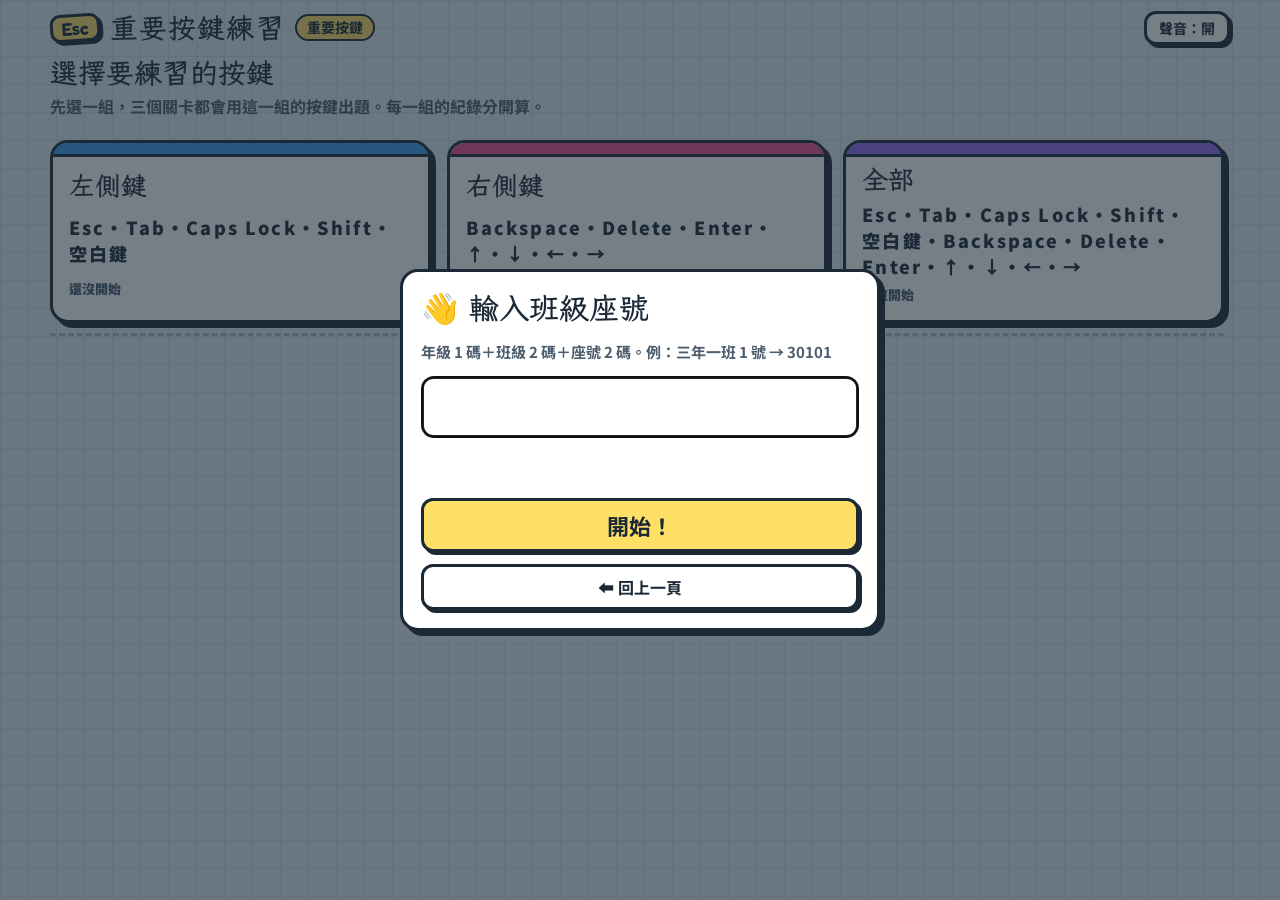
==== commit 2f85233f: "打地鼠：放大丸改成先存起來、按 Enter 發動 學生回饋放大丸出現時間太短，來不及用。比照流星雨、忍者的大絕招： 打到先存起來（最多 1 個，左上角顯示），地鼠 2 隻以上時按 Enter 發動超級" ====
--- a/keyboard-hero.html
+++ b/keyboard-hero.html
@@ -210,12 +210,24 @@
 /* 放大丸的示範（老師 2026-11-17）：放大丸從洞裡冒出來 → 打字母 → 超級木槌敲下（閃光、震動）→ 地鼠全部頭暈縮回去 */
 .gdemo.pill .d-hole{left:var(--x)}
 .gdemo.pill .d-shake>.d-foe{width:50px;top:26%;animation-name:dDizzy;transform-origin:50% 100%}
-@keyframes dDizzy{0%,24%{opacity:1;transform:translateX(-50%)}27%,34%{opacity:1;transform:translateX(-50%) rotate(-12deg)}30%{transform:translateX(-50%) rotate(12deg)}42%,92%{opacity:0;transform:translateX(-50%) translateY(40%) scaleY(.3)}100%{opacity:1;transform:translateX(-50%)}}
+@keyframes dDizzy{0%,48%{opacity:1;transform:translateX(-50%)}51%,58%{opacity:1;transform:translateX(-50%) rotate(-12deg)}54%{transform:translateX(-50%) rotate(12deg)}66%,92%{opacity:0;transform:translateX(-50%) translateY(40%) scaleY(.3)}100%{opacity:1;transform:translateX(-50%)}}
 .d-pill{position:absolute;left:50%;top:14%;width:58px;z-index:3;display:grid;justify-items:center;transform-origin:50% 100%;animation-name:dPill}
 .d-pill .pillimg b{font-size:26px}
-@keyframes dPill{0%,4%{opacity:0;transform:translateX(-50%) translateY(40%) scaleY(.3)}8%,22%{opacity:1;transform:translateX(-50%)}25%,100%{opacity:0;transform:translateX(-50%) scale(1.5)}}
+@keyframes dPill{0%,4%{opacity:0;left:50%;top:14%;transform:translateX(-50%) translateY(40%) scaleY(.3)}8%,22%{opacity:1;left:50%;top:14%;transform:translateX(-50%)}30%,100%{opacity:0;left:8%;top:0%;transform:translateX(-50%) scale(.35)}}
 .d-ham{position:absolute;left:32%;top:-4%;width:96px;z-index:5;transform-origin:50% 100%;opacity:0;animation-name:dHam}
-@keyframes dHam{0%,21%{opacity:0;transform:rotate(55deg) scale(.7)}23%{opacity:1;transform:rotate(55deg) scale(1.1)}26%,33%{opacity:1;transform:rotate(-35deg) scale(1.1)}38%,100%{opacity:0;transform:rotate(-35deg) scale(1.1)}}
+@keyframes dHam{0%,43%{opacity:0;transform:rotate(55deg) scale(.7)}45%{opacity:1;transform:rotate(55deg) scale(1.1)}48%,55%{opacity:1;transform:rotate(-35deg) scale(1.1)}60%,100%{opacity:0;transform:rotate(-35deg) scale(1.1)}}
+/* 放大丸改成先存起來、按 Enter 發動（老師 2026-11-18）：打字母 → 飛到左上角 ×1 → 按 Enter → 超級木槌（約 45%） */
+.gdemo.pill .d-top{animation-name:dTopPop3}.gdemo.pill .d-num .h0{animation-name:dE0}.gdemo.pill .d-num .h1{animation-name:dE1}
+.gdemo.pill .d-flash{animation-name:dFlash2}.gdemo.pill .d-shake{animation-name:dShake2}.gdemo.pill .d-keys .ks{animation-name:dKp}
+.d-sic img,.s-ic img,.heart-fly img{width:100%;display:block}
+.pic{position:relative;display:block}.pic b{position:absolute;left:50%;top:52%;transform:translate(-50%,-50%);font:900 15px/1 var(--f-display);color:#D9FF3B;-webkit-text-stroke:1px #1B2836}
+.d-sic .pic b{font-size:12px}
+@keyframes dTopPop3{0%,24%,30%,43%,49%,100%{transform:none}27%,46%{transform:scale(1.3)}}
+@keyframes dE0{0%,24.9%{opacity:1}25%,43.9%{opacity:0}44%,100%{opacity:1}}
+@keyframes dE1{0%,24.9%{opacity:0}25%,43.9%{opacity:1}44%,100%{opacity:0}}
+@keyframes dFlash2{0%,46%{opacity:0}47%{opacity:.95}54%,100%{opacity:0}}
+@keyframes dShake2{0%,46%,56%,100%{transform:none}48%{transform:translate(-7px,5px)}50%{transform:translate(6px,-5px)}52%{transform:translate(-4px,3px)}54%{transform:translate(2px,-2px)}}
+@keyframes dKp{0%,33%{background:#fff;box-shadow:none}36%,38%{background:#FEF9C3;box-shadow:0 0 0 5px #FDE047}40%,43%{transform:translateY(3px);border-bottom-width:2px;background:#FDE047;box-shadow:0 0 0 5px #FDE047}45%,100%{transform:none;border-bottom-width:5px;background:#fff;box-shadow:none}}
 .gdemo.w .d-tint{background:radial-gradient(circle,rgba(186,230,253,.85),rgba(125,211,252,.35))}
 @keyframes dFoeM{0%,28%{top:-45%;opacity:1;filter:none}52%{top:18%;opacity:1;filter:none}54%,86%{top:18%;opacity:1;filter:saturate(.3) brightness(1.15) drop-shadow(0 0 6px #7DD3FC)}94%,100%{top:18%;opacity:0;filter:none}}
 @keyframes dFoeN{0%,28%{left:115%;opacity:1;filter:none}52%{left:56%;opacity:1;filter:none}54%,86%{left:56%;opacity:1;filter:grayscale(.9) drop-shadow(0 0 6px #CBD5E1)}94%,100%{left:56%;opacity:0;filter:none}}
@@ -1077,7 +1089,10 @@
 const ICE_STAGE = 3;
 /* 快縮回洞裡的提醒（老師 2026-11-18：拿掉地鼠底下的進度條）：剩 EBB_SEC 秒時，地鼠輕輕往下沉一點（不變紅、不閃）；放大丸保留進度條 */
 const EBB_SEC = 1;
-const PILL_STAY = 8, PILL_LEN = 2;   /* 放大丸停留幾秒、幾個字母（學生 2026-11-17 回饋太快消失：4.5→8 秒，和流星雨、忍者的道具 ITEM_SEC 一樣） */
+const PILL_STAY = 8, PILL_LEN = 2;
+/* 放大丸先存起來（老師 2026-11-18，比照流星雨、忍者的大絕招）：打到先存（最多 PILL_MAX 個，左上角顯示），地鼠 2 隻以上時按 Enter 發動超級木槌；
+   手上還有放大丸時，不會再冒出新的放大丸 */
+const PILL_MAX = 1, PILL_IC = '<span class="pic"><img src="assets/pill.png" alt=""><b>大</b></span>';   /* 放大丸停留幾秒、幾個字母（學生 2026-11-17 回饋太快消失：4.5→8 秒，和流星雨、忍者的道具 ITEM_SEC 一樣） */
 /* 草地上的洞：後排 3 個、前排 4 個，前後排錯開（字卡才不會疊在一起）；x＝左右（%）、b＝離地面（%） */
 const HOLES = [{x:36,b:30},{x:56,b:30},{x:76,b:30},{x:26,b:4},{x:46,b:4},{x:66,b:4},{x:86,b:4}];
 /* 某個關卡（流星雨 m／忍者 n／打地鼠 w）某一級實際用的設定 */
@@ -1724,7 +1739,7 @@
     {ic:guideDemo('pick'), h:'🎁 過關獎勵：選一個道具', p:`每過一${C.endless ? '波' : '關'}，場上沒有${foe}時會出現兩張字卡。<br>打出哪一張的字母，<b>就拿到哪一個道具</b>。<br>${bi} ${bn}的字母比較多；存滿的道具不會出現。`, on:!MOLE && hasBomb(C)},
     {ic:guideDemo('freeze'), h:`${fi} ${fn}：讓${foe}${stopTxt}`, p:`<b>一開始就送你 ${ITEM_START} 個</b>，左上角看得到有幾個（最多存 ${ITEM_MAX} 個）。<br><span class="g-flow live"><span>① ${MOLE ? '打出上面的字母' : `每過一${C.endless ? '波' : '關'}，打出字母`}<br>再多存 1 個</span><b>→</b><span>② 想休息時<br>按 <kbd>空白鍵</kbd></span><b>→</b><span>③ ${stop3}</span></span>`, on:C.items || C.ice},
     {ic:guideDemo('bomb'), h:`${bi} ${bn}：大絕招`, p:`過關時選它，先存起來（最多 ${BOMB_MAX} 個）。<br>場上有 <b>2 個以上</b>${foe}時，按 <kbd>Enter</kbd>，<b>一次清光畫面</b>！`, on:hasBomb(C)},
-    {ic:guideDemo('pill'), h:'💊 放大丸：超級大木槌', p:`場上有 <b>2 隻以上</b>地鼠時，會從洞裡冒出來（停 ${PILL_STAY} 秒）。<br>打出上面的字母，木槌變超大，<b>一次敲暈全部地鼠</b>！`, on:MOLE && C.pill}].filter(x => x.on);
+    {ic:guideDemo('pill'), h:'💊 放大丸：超級大木槌', p:`場上有 <b>2 隻以上</b>地鼠時，會從洞裡冒出來（停 ${PILL_STAY} 秒）。<br>打出上面的字母，<b>先存起來</b>（最多 ${PILL_MAX} 個）；<br>地鼠 2 隻以上時按 <kbd>Enter</kbd>，木槌變超大，<b>一次敲暈全部地鼠</b>！`, on:MOLE && C.pill}].filter(x => x.on);
   let i = 0;
   const finish = () => { document.removeEventListener('keydown', guideKey); guideKey = null; countdown(el, title, sub, done); };
   const draw = () => {
@@ -1746,14 +1761,14 @@
   let w = 'ab'; try { w = makeWord(2) || w; } catch (_){}
   const L = [...w], md = METEOR ? 'm' : MOLE ? 'w' : 'n', foe = enemySVG(1), l1 = H(SHOW(L[0])), l2 = H(SHOW(L[1] || L[0]));
   const word = `<div class="d-word"><span class="l1">${l1}</span><span class="l2">${l2}</span></div>`;
-  const keys = `<div class="d-keys"><kbd class="k1">${l1}</kbd><kbd class="k2">${l2}</kbd>${kind === 'freeze' ? '<kbd class="ks">空白鍵</kbd>' : ''}</div>`;
+  const keys = `<div class="d-keys"><kbd class="k1">${l1}</kbd><kbd class="k2">${l2}</kbd>${kind === 'freeze' ? '<kbd class="ks">空白鍵</kbd>' : kind === 'pill' ? '<kbd class="ks">Enter</kbd>' : ''}</div>`;
   if (kind === 'heal') return `<div class="gdemo ${md} heal" aria-hidden="true"><div class="d-top"><span class="d-num">${MOLE ? '<span class="h0">⏰ 3 秒</span><span class="h1">⏰ 8 秒</span>' : '<span class="h0">♥♥<i>♥</i></span><span class="h1">♥♥♥</span>'}</span></div>
     <div class="d-item fly">${word}${healSVG()}</div>${keys}</div>`;
   if (kind === 'freeze') return `<div class="gdemo ${md} freeze" aria-hidden="true">${MOLE ? '<div class="d-hole"></div>' : ''}<div class="d-foe">${foe}</div><div class="d-tint"></div><div class="d-say">${MOLE ? '凍住' : '停住'} ${FREEZE_SEC} 秒！</div>
     <div class="d-top"><span class="d-sic">${itemSVG('freeze')}</span><span class="d-num"><span class="h0">×${ITEM_START}</span><span class="h1">×${ITEM_START + 1}</span></span></div>
     <div class="d-item fly">${word}${itemSVG('freeze')}</div>${keys}</div>`;
   if (kind === 'pill'){ const xs = [20, 50, 80];
-    return `<div class="gdemo w pill" aria-hidden="true">${xs.map(x => `<div class="d-hole" style="--x:${x}%"></div>`).join('')}
+    return `<div class="gdemo w pill" aria-hidden="true"><div class="d-top"><span class="d-sic">${PILL_IC}</span><span class="d-num"><span class="h0">×0</span><span class="h1">×1</span></span></div>${xs.map(x => `<div class="d-hole" style="--x:${x}%"></div>`).join('')}
     <div class="d-shake">${[20, 80].map(x => `<div class="d-foe" style="left:${x}%">${foe}</div>`).join('')}</div>
     <div class="d-pill">${word}<div class="pillimg"><img src="assets/pill.png" alt=""><b>大</b></div></div><img class="d-ham" src="assets/hammer.png" alt=""><div class="d-flash"></div>${keys}</div>`; }
   if (kind === 'pick'){ let w4 = 'abcd'; try { w4 = makeWord(BOMB_LEN) || w4; } catch (_){}
@@ -1767,12 +1782,12 @@
 /* 左上角的道具存量（老師 2026-11-17）：有道具的關卡才顯示；pop＝數字變了，跳一下 */
 function stockDraw(pop){
   const el = $('#nStock'); if (!el) return;
-  if (!N || !(N.C.items || N.C.ice) || KIND === 'key'){ el.hidden = true; return; }
-  const k = N.stock || 0, on = !!N.frozenUntil, bk = N.bombs || 0;
+  if (!N || !(N.C.items || N.C.ice || (MOLE && N.C.pill)) || KIND === 'key'){ el.hidden = true; return; }
+  const k = N.stock || 0, on = !!N.frozenUntil, pillOn = MOLE && !!N.C.pill, bk = pillOn ? N.pills || 0 : N.bombs || 0;
   el.hidden = false; el.className = 'stock' + (on ? ' on' : '');
   el.title = itemTxt('freeze', N.md)[1];
   el.innerHTML = `<span class="s-f${k || on ? '' : ' zero'}"><span class="s-ic">${itemSVG('freeze')}</span><b>×${k}</b>${on ? `<span>${MOLE ? '凍住中' : '停住中'}</span>` : k ? '<kbd>空白鍵</kbd>' : ''}</span>`
-    + (hasBomb(N.C) ? `<span class="s-b${bk ? '' : ' zero'}" title="${itemTxt('bomb', N.md)[1]}"><span class="s-ic">${itemSVG('bomb')}</span><b>×${bk}</b>${bk ? '<kbd>Enter</kbd>' : ''}</span>` : '');
+    + (hasBomb(N.C) || pillOn ? `<span class="s-b${bk ? '' : ' zero'}" title="${pillOn ? '放大丸' : itemTxt('bomb', N.md)[1]}"><span class="s-ic">${pillOn ? PILL_IC : itemSVG('bomb')}</span><b>×${bk}</b>${bk ? '<kbd>Enter</kbd>' : ''}</span>` : '');
   if (pop && el.animate) el.animate([{transform:'scale(1)'}, {transform:'scale(1.35)'}, {transform:'scale(1)'}], {duration:450});
 }
 function fx(el, kind, text){ el.className = 'fixfx' + (kind==='no'?' no':kind==='mid'?' mid':''); el.innerHTML = `<span>${H(text)}</span>`; clearTimeout(el._t); el._t = setTimeout(()=>el.innerHTML='', 800); }
@@ -2094,11 +2109,11 @@
   if (KIND === 'key') return vStart(id);
   stopAll();
   const C = id === 'crisis' ? crisisConf(md) : nConf(md, id);
-  N = {id, md, C, lives:C.lives, kills:0, score:0, stage:1, combo:0, maxCombo:0, rts:[], weak:new Set(), over:false, locked:true, hurtUntil:0, es:[], nextAt:0, badLen:0, lastLen:0, holdUntil0:0, stock:C.items || C.ice ? ITEM_START : 0, bombs:0};
+  N = {id, md, C, lives:C.lives, kills:0, score:0, stage:1, combo:0, maxCombo:0, rts:[], weak:new Set(), over:false, locked:true, hurtUntil:0, es:[], nextAt:0, badLen:0, lastLen:0, holdUntil0:0, stock:C.items || C.ice ? ITEM_START : 0, bombs:0, pills:0};
   show('ninja'); kb.blank(C.blank); $('#enemyLayer').classList.remove('frozen', 'smoked');
   setTheme(themeOf(C,1), 0); ninjaHud();
   const d = N;
-  (C.items || C.ice || (MOLE && C.pill) ? itemGuide : countdown)($('#nCover'), `${PK.ninjaName}・${C.name}`, `${C.hint === 'use' ? '病毒頭上寫著用途，想一想要按哪個鍵' : C.hint === 'sit' ? '病毒頭上是一個情境，想一想要按哪個鍵（2 個情境就要按 2 個鍵）' : PK.enemyHint}！${C.endless ? CRISIS_TXT[md].rule : METEOR ? `打碎 ${C.goal} 顆就通關。流星掉到地上才扣命，` : MOLE ? `${C.secs} 秒內敲越多，分數越高，敲到 ${C.pass} 隻就過關！地鼠縮回洞裡不扣分，${C.pill ? '看到發光的「大」放大丸，打出上面的字母，木槌會變得超級大，一次敲暈全部的地鼠！' : ''}${C.ice ? `${itemTxt('freeze', md).slice(0,2).join('')}：一開始送你 ${ITEM_START} 個，第 ${ICE_STAGE} 小關還會飛來 1 個；按空白鍵，地鼠凍住 ${FREEZE_SEC} 秒不會縮回去（時間照走）。` : ''}` : `擊退 ${C.goal} 個就通關。被${FOE}碰到才扣命，`}${KIND === 'key' ? '按錯不扣命。' : '打錯不扣命（打錯了按 Backspace 改正）。'}${C.items ? (() => { const [a, an, f] = itemTxt('freeze', md), [b, bn] = itemTxt('bomb', md); return `每過一${C.endless ? '波' : '關'}，打出字卡上的字母${hasBomb(C) ? '選一個道具' : '拿道具'}。${a}${an}：一開始送你 ${ITEM_START} 個（左上角看得到有幾個）；想休息時按空白鍵，${f}停住 ${FREEZE_SEC} 秒。${hasBomb(C) ? `${b}${bn}：${f} 2 個以上時按 Enter，一次清光畫面。` : ''}`; })() : ''}`, () => {
+  (C.items || C.ice || (MOLE && C.pill) ? itemGuide : countdown)($('#nCover'), `${PK.ninjaName}・${C.name}`, `${C.hint === 'use' ? '病毒頭上寫著用途，想一想要按哪個鍵' : C.hint === 'sit' ? '病毒頭上是一個情境，想一想要按哪個鍵（2 個情境就要按 2 個鍵）' : PK.enemyHint}！${C.endless ? CRISIS_TXT[md].rule : METEOR ? `打碎 ${C.goal} 顆就通關。流星掉到地上才扣命，` : MOLE ? `${C.secs} 秒內敲越多，分數越高，敲到 ${C.pass} 隻就過關！地鼠縮回洞裡不扣分，${C.pill ? '看到發光的「大」放大丸，打出上面的字母先存起來；地鼠 2 隻以上時按 Enter，木槌會變得超級大，一次敲暈全部的地鼠！' : ''}${C.ice ? `${itemTxt('freeze', md).slice(0,2).join('')}：一開始送你 ${ITEM_START} 個，第 ${ICE_STAGE} 小關還會飛來 1 個；按空白鍵，地鼠凍住 ${FREEZE_SEC} 秒不會縮回去（時間照走）。` : ''}` : `擊退 ${C.goal} 個就通關。被${FOE}碰到才扣命，`}${KIND === 'key' ? '按錯不扣命。' : '打錯不扣命（打錯了按 Backspace 改正）。'}${C.items ? (() => { const [a, an, f] = itemTxt('freeze', md), [b, bn] = itemTxt('bomb', md); return `每過一${C.endless ? '波' : '關'}，打出字卡上的字母${hasBomb(C) ? '選一個道具' : '拿道具'}。${a}${an}：一開始送你 ${ITEM_START} 個（左上角看得到有幾個）；想休息時按空白鍵，${f}停住 ${FREEZE_SEC} 秒。${hasBomb(C) ? `${b}${bn}：${f} 2 個以上時按 Enter，一次清光畫面。` : ''}`; })() : ''}`, () => {
     if (N!==d) return; N.locked = false; N.nextAt = 0; if (C.secs){ N.t0 = performance.now(); N.endAt = N.t0 + C.secs*1000; N.pillAt = N.t0 + (C.pill || 0)*1000; ninjaHud(); }
     focusTin(); cancelAnimationFrame(loop); loop = requestAnimationFrame(ninjaTick); });
   if (MOLE) hammerIdle();
@@ -2175,7 +2190,7 @@
     else if (!N.heartDue && N.itemDue && now >= N.holdUntil0 && !N.es.some(e => e.heart) && heartSpawn(N.itemDue)) N.itemDue = null;   /* 打地鼠的冰凍槌 */
     /* 過關獎勵：補血之後、場上沒有敵人時，出現「選一個道具」的字卡（老師 2026-11-18） */
     else if (!N.heartDue && N.pickDue && foes === 0 && now >= N.holdUntil0 && !N.es.some(e => e.heart)){ pickSpawn(); N.pickDue = false; }
-    if (N.C.pill && now >= N.pillAt && foes >= 2 && !N.es.some(e => e.pill) && pillSpawn()) N.pillAt = now + N.C.pill*1000*(.8 + Math.random()*.4);
+    if (N.C.pill && now >= N.pillAt && foes >= 2 && (N.pills || 0) < PILL_MAX && !N.es.some(e => e.pill) && pillSpawn()) N.pillAt = now + N.C.pill*1000*(.8 + Math.random()*.4);
     if (!N.frozenUntil) for (const e of N.es.slice()){   /* 凍住時，地鼠、道具都不會縮回去或飄走 */
       const p = Math.min(1, (now - e.start) / (e.dur*1000));
       if (e.pick) continue;   /* 過關獎勵的字卡不會飛走 */
@@ -2225,7 +2240,7 @@
 function defeat(e, auto){   /* auto＝放大丸自動敲到的（不算進學生的字母熟練度） */
   if (e.heart && e.item) return itemGot(e);
   if (e.heart) return heartGot(e);
-  if (e.pill) return pillGot(e);
+  if (e.pill) return pillStore(e);
   const rt = (performance.now() - e.start)/1000, remFrac = Math.max(0, 1 - rt/e.dur);
   const k = e.twin ? 2 : 1, prevKills = N.kills;   /* 兩顆黏在一起：算 2 顆、分數雙倍 */
   const pts = (SCORE.base + Math.round(SCORE.speed * remFrac)) * k;
@@ -2338,8 +2353,23 @@
 /* 超級木槌：倒數暫停約 SMASH_MS；木槌變成整個畫面大 → 用力敲在正中央（畫面震動＋重擊聲）→ 地鼠全部頭暈冒星星（每隻都算分）
    → 回到地底 → 場上淨空，倒數繼續、重新隨機出現地鼠 */
 const SMASH_MS = 3000, SMASH_HIT = 660, SMASH_SINK = 2250;   /* 老師 2026-11-12：整段動畫 5 秒 → 3 秒 */
-function pillGot(e){
-  const n = N; removeEnemy(e); tinReset(); kb.clear(); n.locked = true; n.smashAt = performance.now();
+/* 打到放大丸：先存起來，飛到左上角 */
+function pillStore(e){
+  const n = N; n.es = n.es.filter(x => x !== e); e.el.classList.add('poof'); setTimeout(() => e.el.remove(), 400);
+  n.pills = Math.min(PILL_MAX, (n.pills || 0) + 1); stockFly(e, n);
+  tinReset(); kb.clear(); drawWords();
+  [784,988,1175].forEach((c,i) => Sound.tone(c,.15,'triangle',i*.08,.08));
+  fx($('#nFx'), 'ok', '💊 拿到放大丸！地鼠 2 隻以上時按 Enter');
+}
+/* 按 Enter 用放大丸：地鼠 2 隻以上才發動；不到 2 隻時提示，不會用掉 */
+function usePill(){
+  const n = N; if (!n || !(n.pills > 0) || n.locked || n.rest) return false;
+  if (n.es.filter(x => !x.heart && !x.pill).length < 2){ fx($('#nFx'), 'no', '地鼠 2 隻以上才能用放大丸'); Sound.bad(); return false; }
+  n.pills--; stockDraw(); pillGot();
+  return true;
+}
+function pillGot(){
+  const n = N; tinReset(); kb.clear(); n.locked = true; n.smashAt = performance.now();
   const st = $('#nStage'), W = st.clientWidth, Hs = st.clientHeight, cx = W/2, cy = Hs*.56;
   const bh = $('#bigHammer'), H = Hs*1.05, w = H*.645, r = H*.67, rad = 70 * Math.PI / 180;
   const px = cx + r*Math.sin(rad), py = cy + r*Math.cos(rad);
@@ -2486,8 +2516,8 @@
 }
 /* 拿到的暫停道具飛到左上角的存量，飛到了數字才加上去 */
 function stockFly(e, n){
-  const r = (e.el.querySelector('svg') || e.el).getBoundingClientRect(), t = ($(e.item === 'bomb' ? '#nStock .s-b' : '#nStock .s-f') || $('#nStock')).getBoundingClientRect();
-  const f = document.createElement('div'); f.className = 'heart-fly'; f.innerHTML = itemSVG(e.item);
+  const r = (e.el.querySelector('svg') || e.el.querySelector('.pillimg') || e.el).getBoundingClientRect(), t = ($(e.item === 'bomb' || e.pill ? '#nStock .s-b' : '#nStock .s-f') || $('#nStock')).getBoundingClientRect();
+  const f = document.createElement('div'); f.className = 'heart-fly'; f.innerHTML = e.pill ? PILL_IC : itemSVG(e.item);
   f.style.left = (r.left + r.width/2) + 'px'; f.style.top = (r.top + r.height/2) + 'px'; f.style.width = r.width + 'px';
   document.body.appendChild(f); e.el.style.visibility = 'hidden';
   requestAnimationFrame(() => requestAnimationFrame(() => { f.style.left = (t.left + 20) + 'px'; f.style.top = (t.top + t.height/2) + 'px'; f.style.width = '34px'; f.style.opacity = '.3'; }));
@@ -2607,7 +2637,7 @@
   n.bombs--; stockDraw(); bombAll(n, ic, name);
   return true;
 }
-document.addEventListener('keydown', e => { if ((e.code === 'Enter' || e.code === 'NumpadEnter') && N && !N.rest && N.bombs > 0 && screen === 'ninja' && !e.isComposing){ e.preventDefault(); useBomb(); } });
+document.addEventListener('keydown', e => { if ((e.code === 'Enter' || e.code === 'NumpadEnter') && N && !N.rest && (N.bombs > 0 || N.pills > 0) && screen === 'ninja' && !e.isComposing){ e.preventDefault(); if (MOLE) usePill(); else useBomb(); } });
 /* 沒打到：飄出畫面就消失，不扣命 */
 function heartGone(e){
   const v = $('#tin').value.toLowerCase(), wasTarget = v && e.word.startsWith(v) && !N.es.some(x => x!==e && x.word.startsWith(v));
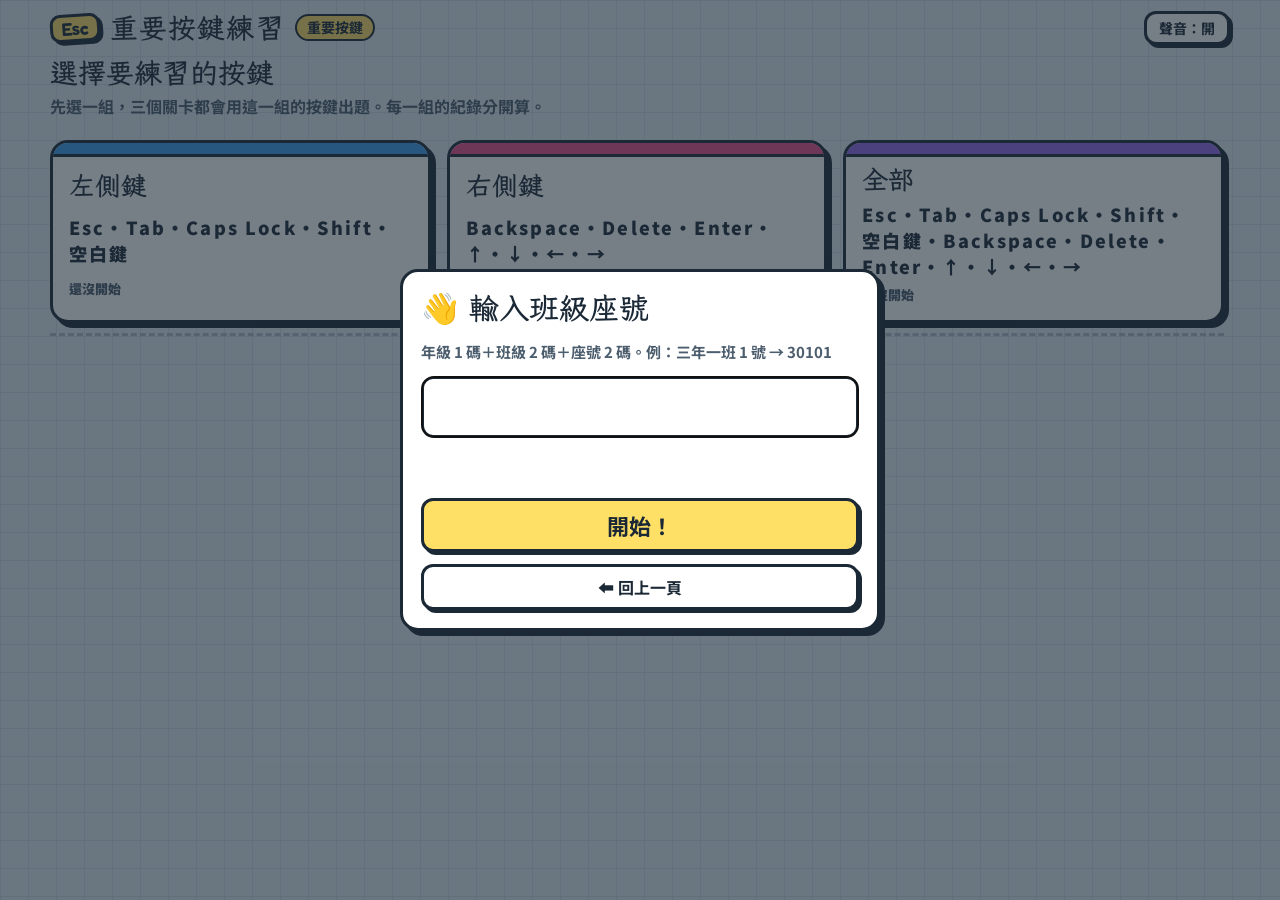
==== commit 135e6d06: "打地鼠道具改成換小關時倒數暫停、打字選道具（比照流星雨） 老師希望打地鼠也在靜止狀態下打字蒐集道具，選道具時倒數暫停。 打擊高手、大師每換小關（大暴動每換波）時，地鼠馬上回洞裡（不扣分）， 倒數暫停並" ====
--- a/keyboard-hero.html
+++ b/keyboard-hero.html
@@ -211,20 +211,19 @@
 .gdemo.pill .d-hole{left:var(--x)}
 .gdemo.pill .d-shake>.d-foe{width:50px;top:26%;animation-name:dDizzy;transform-origin:50% 100%}
 @keyframes dDizzy{0%,48%{opacity:1;transform:translateX(-50%)}51%,58%{opacity:1;transform:translateX(-50%) rotate(-12deg)}54%{transform:translateX(-50%) rotate(12deg)}66%,92%{opacity:0;transform:translateX(-50%) translateY(40%) scaleY(.3)}100%{opacity:1;transform:translateX(-50%)}}
-.d-pill{position:absolute;left:50%;top:14%;width:58px;z-index:3;display:grid;justify-items:center;transform-origin:50% 100%;animation-name:dPill}
-.d-pill .pillimg b{font-size:26px}
-@keyframes dPill{0%,4%{opacity:0;left:50%;top:14%;transform:translateX(-50%) translateY(40%) scaleY(.3)}8%,22%{opacity:1;left:50%;top:14%;transform:translateX(-50%)}30%,100%{opacity:0;left:8%;top:0%;transform:translateX(-50%) scale(.35)}}
 .d-ham{position:absolute;left:32%;top:-4%;width:96px;z-index:5;transform-origin:50% 100%;opacity:0;animation-name:dHam}
 @keyframes dHam{0%,43%{opacity:0;transform:rotate(55deg) scale(.7)}45%{opacity:1;transform:rotate(55deg) scale(1.1)}48%,55%{opacity:1;transform:rotate(-35deg) scale(1.1)}60%,100%{opacity:0;transform:rotate(-35deg) scale(1.1)}}
 /* 放大丸改成先存起來、按 Enter 發動（老師 2026-11-18）：打字母 → 飛到左上角 ×1 → 按 Enter → 超級木槌（約 45%） */
 .gdemo.pill .d-top{animation-name:dTopPop3}.gdemo.pill .d-num .h0{animation-name:dE0}.gdemo.pill .d-num .h1{animation-name:dE1}
+.enemy.pick .pic{width:clamp(70px,13vh,108px);margin:0 auto}
+.enemy.pick .pic b{font-size:clamp(28px,6vh,48px);-webkit-text-stroke:2px #1B2836}
 .gdemo.pill .d-flash{animation-name:dFlash2}.gdemo.pill .d-shake{animation-name:dShake2}.gdemo.pill .d-keys .ks{animation-name:dKp}
-.d-sic img,.s-ic img,.heart-fly img{width:100%;display:block}
+.d-sic img,.s-ic img,.heart-fly img,.pic img{width:100%;display:block}
 .pic{position:relative;display:block}.pic b{position:absolute;left:50%;top:52%;transform:translate(-50%,-50%);font:900 15px/1 var(--f-display);color:#D9FF3B;-webkit-text-stroke:1px #1B2836}
 .d-sic .pic b{font-size:12px}
-@keyframes dTopPop3{0%,24%,30%,43%,49%,100%{transform:none}27%,46%{transform:scale(1.3)}}
-@keyframes dE0{0%,24.9%{opacity:1}25%,43.9%{opacity:0}44%,100%{opacity:1}}
-@keyframes dE1{0%,24.9%{opacity:0}25%,43.9%{opacity:1}44%,100%{opacity:0}}
+@keyframes dTopPop3{0%,43%,49%,100%{transform:none}46%{transform:scale(1.3)}}
+@keyframes dE0{0%,43.9%{opacity:1}44%,100%{opacity:0}}
+@keyframes dE1{0%,43.9%{opacity:0}44%,100%{opacity:1}}
 @keyframes dFlash2{0%,46%{opacity:0}47%{opacity:.95}54%,100%{opacity:0}}
 @keyframes dShake2{0%,46%,56%,100%{transform:none}48%{transform:translate(-7px,5px)}50%{transform:translate(6px,-5px)}52%{transform:translate(-4px,3px)}54%{transform:translate(2px,-2px)}}
 @keyframes dKp{0%,33%{background:#fff;box-shadow:none}36%,38%{background:#FEF9C3;box-shadow:0 0 0 5px #FDE047}40%,43%{transform:translateY(3px);border-bottom-width:2px;background:#FDE047;box-shadow:0 0 0 5px #FDE047}45%,100%{transform:none;border-bottom-width:5px;background:#fff;box-shadow:none}}
@@ -1053,8 +1052,9 @@
    老師 2026-11-12：愛心飛過去的時候不出現新的流星（等愛心被打到或飛走才出現）；飛過去的時間 7→10 秒 */
 const HEAL_SEC = 10, HEAL_LEN = [2,3], HEAL_MAX = 5;
 /* 道具（老師 2026-11-12 同意清單）：
-   freeze＝暫停（流星雨：❄ 冰凍星／忍者：🌀 煙霧彈／打地鼠：❄ 冰凍槌，見 ICE_STAGE）：先存起來，學生想休息時按空白鍵，敵人全部停住 FREEZE_SEC 秒
-   bomb＝大絕招，一次消滅畫面上的敵人（流星雨：🌠 彗星大掃除／忍者：💥 手裡劍風暴）：算分、不算進字母熟練度
+   freeze＝暫停（流星雨：❄ 冰凍星／忍者：🌀 煙霧彈／打地鼠：❄ 冰凍槌）：先存起來，學生想休息時按空白鍵，敵人全部停住 FREEZE_SEC 秒
+   bomb＝大絕招，一次消滅畫面上的敵人（流星雨：🌠 彗星大掃除／忍者：💥 手裡劍風暴／打地鼠：💊 放大丸＝超級木槌）：算分、不算進字母熟練度
+   打地鼠（老師 2026-11-18）：一樣換小關（大暴動是換波）時選道具；地鼠先全部回洞裡（不扣分），字卡在畫面上時倒數暫停
    過關獎勵（老師 2026-11-18：以前道具在換關時飛過去，8 秒內沒打到就沒了，學生很少拿到）：
    每過一關（隱藏關是每過一波），補血之後、場上沒有敵人時，出現「選一個道具」的字卡（不會飛走，也不出新敵人），
    打出哪一張的字母就拿到哪一個，另一張消失。拿道具也要打字，道具只是附加的，主要還是練打字：
@@ -1065,12 +1065,12 @@
 const FREEZE_SEC = 5;
 /* 道具存量（老師 2026-11-17、11-18）：暫停開局先送 ITEM_START 個；畫面左上角顯示存了幾個 */
 const ITEM_START = 1, ITEM_MAX = 3, BOMB_MAX = 1, PICK_LEN = [2,3], BOMB_LEN = 4;
-const ITEM_SEC = 8;   /* 打地鼠第 ICE_STAGE 小關飛來的冰凍槌，飛過畫面的秒數 */
+const ITEM_SEC = 8;   /* 飛過畫面的道具停留秒數（目前只剩舊程式用到） */
 const hasBomb = C => C.items === true;
 /* 這次過關可以選哪些道具（存滿的不給） */
-const pickKinds = n => !n.C.items ? [] : [(n.stock || 0) < ITEM_MAX && 'freeze', hasBomb(n.C) && (n.bombs || 0) < BOMB_MAX && 'bomb'].filter(Boolean);
-const ITEM_TXT = {m:{freeze:['❄','冰凍星','流星'], bomb:['🌠','彗星大掃除','流星']}, n:{freeze:['🌀','煙霧彈','敵人'], bomb:['💥','手裡劍風暴','敵人']}, w:{freeze:['❄','冰凍槌','地鼠']}};
-const itemTxt = (kind, md) => (ITEM_TXT[md] || ITEM_TXT.n)[kind] || ITEM_TXT.n[kind];   /* 打地鼠只有冰凍槌，其他用忍者的（不會出現） */
+const pickKinds = n => !n.C.items ? [] : [(n.stock || 0) < ITEM_MAX && 'freeze', hasBomb(n.C) && (MOLE ? (n.pills || 0) < PILL_MAX : (n.bombs || 0) < BOMB_MAX) && 'bomb'].filter(Boolean);   /* 打地鼠的 bomb＝放大丸 */
+const ITEM_TXT = {m:{freeze:['❄','冰凍星','流星'], bomb:['🌠','彗星大掃除','流星']}, n:{freeze:['🌀','煙霧彈','敵人'], bomb:['💥','手裡劍風暴','敵人']}, w:{freeze:['❄','冰凍槌','地鼠'], bomb:['💊','放大丸','地鼠']}};
+const itemTxt = (kind, md) => (ITEM_TXT[md] || ITEM_TXT.n)[kind] || ITEM_TXT.n[kind];   /* 沒有的用忍者的 */
 const ICY = () => METEOR || MOLE;   /* 冰凍的樣子（變藍、雪花）；忍者是煙霧 */
 const METEOR_MULTI_SLOW = 1.1;   /* 隱藏關不套用（它有自己的速度設定） */
 /* 字母打地鼠（老師 2026-11-10）：以單一字母為主，練「眼睛找位置」；time＝地鼠探出頭停留幾秒，per＝每多 1 個字母多停幾秒
@@ -1081,12 +1081,11 @@
    門檻取三分之二左右：12／15／15；試玩後再調 */
 const MOLE_TUNE = {
   novice:{name:'打擊新手', secs:60, pass:12, goal:Infinity, glow:true,  blank:false, len:[[1,1],[1,1],[1,1]],             time:[6,5.5,5],           per:2.5, multi:[1,1,2],     gap:2.5, pill:null},
-  brave: {name:'打擊高手', secs:60, pass:15, goal:Infinity, glow:false, blank:false, len:[[1,1],[1,1],[1,1],[1,2],[1,2]], time:[5.2,4.8,4.5,4.2,4], per:2.5, multi:[2,2,2,3,3], gap:2,   pill:20, items:false, blankFrom:null, ice:true},   /* items、blankFrom：忍者勇者的過關獎勵、第 5 關鍵帽沒有字不要帶過來 */
-  master:{name:'打擊大師', secs:60, pass:15, goal:Infinity, glow:false, blank:true,  len:[[1,1],[1,2],[1,2],[1,2],[1,2]], time:[4.8,4.5,4.2,4,3.8], per:2.2, multi:[3,3,3,4,4], gap:1.6, pill:12, heal:false, items:false, ice:true},   /* 打地鼠沒有補血（忍者大師的 heal 不要帶過來） */
+  brave: {name:'打擊高手', secs:60, pass:15, goal:Infinity, glow:false, blank:false, len:[[1,1],[1,1],[1,1],[1,2],[1,2]], time:[5.2,4.8,4.5,4.2,4], per:2.5, multi:[2,2,2,3,3], gap:2,   pill:20, items:true, blankFrom:null, ice:true},   /* items、blankFrom：忍者勇者的過關獎勵、第 5 關鍵帽沒有字不要帶過來 */
+  master:{name:'打擊大師', secs:60, pass:15, goal:Infinity, glow:false, blank:true,  len:[[1,1],[1,2],[1,2],[1,2],[1,2]], time:[4.8,4.5,4.2,4,3.8], per:2.2, multi:[3,3,3,4,4], gap:1.6, pill:12, heal:false, items:true, ice:true},   /* 打地鼠沒有補血（忍者大師的 heal 不要帶過來） */
 };
-/* ice＝❄ 冰凍槌（學生 2026-11-17 回饋，老師同意）：開局送 ITEM_START 個，第 ICE_STAGE 小關再飛來 1 個；按空白鍵，地鼠凍住 FREEZE_SEC 秒不會縮回洞裡。
+/* ice＝❄ 冰凍槌（學生 2026-11-17 回饋，老師同意）：開局送 ITEM_START 個，之後換小關時從字卡選（老師 2026-11-18）；按空白鍵，地鼠凍住 FREEZE_SEC 秒不會縮回洞裡。
    凍住時 60 秒倒數照走（老師決定：分數才能和以前公平比較），也照樣冒新地鼠（新地鼠一樣凍住） */
-const ICE_STAGE = 3;
 /* 快縮回洞裡的提醒（老師 2026-11-18：拿掉地鼠底下的進度條）：剩 EBB_SEC 秒時，地鼠輕輕往下沉一點（不變紅、不閃）；放大丸保留進度條 */
 const EBB_SEC = 1;
 const PILL_STAY = 8, PILL_LEN = 2;
@@ -1117,7 +1116,7 @@
    換波時：地鼠先全部回洞裡（不冒新地鼠），場上沒有地鼠才飛來 ⏰ 加秒（防禦型道具），飛過的時候倒數暫停；打到 +TIME_ADD 秒
    每 2 波（第 3、5、7…波）再飛來 ❄ 冰凍槌；放大丸照大師的頻率 */
 const WCRISIS = {name:'地鼠大暴動', endless:true, secs:30, goal:Infinity, pass:Infinity, glow:false, blank:true, twin:false,
-  len:[[1,1],[1,2],[1,2],[1,2],[1,2]], multi:[2,2,3,3,4], gap:2, wave:8, pill:12, ice:true, heal:true, items:false};
+  len:[[1,1],[1,2],[1,2],[1,2],[1,2]], multi:[2,2,3,3,4], gap:2, wave:8, pill:12, ice:true, heal:true, items:true};
 const TIME_ADD = 5;
 const crisisConf = (md = 'm') => md === 'n' ? Object.assign({}, NINJA.master, CRISIS, NCRISIS) : md === 'w' ? Object.assign({}, NINJA.master, MOLE_TUNE.master, WCRISIS) : Object.assign({}, NINJA.master, METEOR_TUNE.master, CRISIS);
 const crisisOpen = (md = 'm') => KIND === 'en' && !!P && (md === 'm' || md === 'n' || md === 'w') && has(md) && (P.unlock || recOf(md).master.cleared);
@@ -1621,7 +1620,7 @@
   const nCard = md => { useMode(md); const M = MODES[md], sN = startIdx(md);
     const nBtns = NINJA_ORDER.map((id,i) => { const C = nConf(md, id), R = recOf(md)[id], o = nOpen(md, id);
       const lock = nLock(md, i);
-      return `<button class="diff" type="button" data-n="${id}" data-md="${md}" ${o?'':'disabled'}><span>${C.name}${star(i, sN)}<small>${o ? `${C.secs ? `${C.secs} 秒限時賽・${M.hit} ${C.pass} ${M.cnt}就過關・沒敲到不扣分${C.pill ? '・會出現放大丸' : ''}${C.ice ? '・有冰凍槌' : ''}` : `${M.hit} ${C.goal} ${M.cnt}${M.foe}・${C.lives} 條命・${KIND === 'key' ? '按錯' : '打錯'}不扣命`}${C.tip ? '・' + C.tip : C.glow ? '・鍵盤會提示' : C.blank ? '・鍵帽沒有字' : C.blankFrom ? `・第 ${C.blankFrom} 關起鍵帽沒有字` : ''}${C.rest && C.rest.length ? '・中途有休息站' : ''}${C.heal ? (md === 'm' ? '・換關時會飛來補血愛心' : '・換關時會飛來補血飯糰') : ''}${C.items ? '・還有道具' : ''}` : lock}</small></span>
+      return `<button class="diff" type="button" data-n="${id}" data-md="${md}" ${o?'':'disabled'}><span>${C.name}${star(i, sN)}<small>${o ? `${C.secs ? `${C.secs} 秒限時賽・${M.hit} ${C.pass} ${M.cnt}就過關・沒敲到不扣分` : `${M.hit} ${C.goal} ${M.cnt}${M.foe}・${C.lives} 條命・${KIND === 'key' ? '按錯' : '打錯'}不扣命`}${C.tip ? '・' + C.tip : C.glow ? '・鍵盤會提示' : C.blank ? '・鍵帽沒有字' : C.blankFrom ? `・第 ${C.blankFrom} 關起鍵帽沒有字` : ''}${C.rest && C.rest.length ? '・中途有休息站' : ''}${C.heal ? (md === 'm' ? '・換關時會飛來補血愛心' : '・換關時會飛來補血飯糰') : ''}${C.items ? '・還有道具' : ''}` : lock}</small></span>
         <span class="lv-r">${o ? `<span class="lv-best">${R.cleared ? '🏆 通關！' : ''}</span><span class="lv-best">${R.best ? `最高 ${R.best} 分` : '還沒挑戰'}</span>` : '🔒'}</span></button>`; }).join('');
     const CR = crisisOpen(md) ? crisisRec(md) : null, CT = CRISIS_TXT[md];
     const crisisBtn = !CR ? '' : `<button class="diff crisis" type="button" data-n="crisis" data-md="${md}"><span>🔥 ${CT.title}<small>隱藏關卡・${CT.menu}</small></span>
@@ -1736,10 +1735,10 @@
   const steps = [
     MOLE ? {ic:guideDemo('heal'), h:`⏰ 加秒：時間 +${TIME_ADD} 秒`, p:`每打完一波（${C.wave} 隻），地鼠先回洞裡，接著飛來 ⏰。<br>它飛過的時候<b>時間暫停</b>；打出上面的字母，<b>時間 +${TIME_ADD} 秒</b>！`, on:C.heal}
     : {ic:guideDemo('heal'), h:`${METEOR ? '💖' : '🍙'} ${heal}`, p:`場上沒有${foe}的時候會飛來。<br>打出上面的字母，<b>加 1 條命</b>！`, on:C.heal},
-    {ic:guideDemo('pick'), h:'🎁 過關獎勵：選一個道具', p:`每過一${C.endless ? '波' : '關'}，場上沒有${foe}時會出現兩張字卡。<br>打出哪一張的字母，<b>就拿到哪一個道具</b>。<br>${bi} ${bn}的字母比較多；存滿的道具不會出現。`, on:!MOLE && hasBomb(C)},
-    {ic:guideDemo('freeze'), h:`${fi} ${fn}：讓${foe}${stopTxt}`, p:`<b>一開始就送你 ${ITEM_START} 個</b>，左上角看得到有幾個（最多存 ${ITEM_MAX} 個）。<br><span class="g-flow live"><span>① ${MOLE ? '打出上面的字母' : `每過一${C.endless ? '波' : '關'}，打出字母`}<br>再多存 1 個</span><b>→</b><span>② 想休息時<br>按 <kbd>空白鍵</kbd></span><b>→</b><span>③ ${stop3}</span></span>`, on:C.items || C.ice},
-    {ic:guideDemo('bomb'), h:`${bi} ${bn}：大絕招`, p:`過關時選它，先存起來（最多 ${BOMB_MAX} 個）。<br>場上有 <b>2 個以上</b>${foe}時，按 <kbd>Enter</kbd>，<b>一次清光畫面</b>！`, on:hasBomb(C)},
-    {ic:guideDemo('pill'), h:'💊 放大丸：超級大木槌', p:`場上有 <b>2 隻以上</b>地鼠時，會從洞裡冒出來（停 ${PILL_STAY} 秒）。<br>打出上面的字母，<b>先存起來</b>（最多 ${PILL_MAX} 個）；<br>地鼠 2 隻以上時按 <kbd>Enter</kbd>，木槌變超大，<b>一次敲暈全部地鼠</b>！`, on:MOLE && C.pill}].filter(x => x.on);
+    {ic:guideDemo('pick'), h:'🎁 過關獎勵：選一個道具', p:`每過一${C.endless ? '波' : MOLE ? '小關' : '關'}，${MOLE ? '地鼠先回洞裡，<b>倒數暫停</b>，' : `場上沒有${foe}時`}會出現兩張字卡。<br>打出哪一張的字母，<b>就拿到哪一個道具</b>。<br>${bi} ${bn}的字母比較多；存滿的道具不會出現。`, on:hasBomb(C)},
+    {ic:guideDemo('freeze'), h:`${fi} ${fn}：讓${foe}${stopTxt}`, p:`<b>一開始就送你 ${ITEM_START} 個</b>，左上角看得到有幾個（最多存 ${ITEM_MAX} 個）。<br><span class="g-flow live"><span>① 每過一${C.endless ? '波' : MOLE ? '小關' : '關'}，打出字母<br>再多存 1 個</span><b>→</b><span>② 想休息時<br>按 <kbd>空白鍵</kbd></span><b>→</b><span>③ ${stop3}</span></span>`, on:C.items || C.ice},
+    {ic:guideDemo('bomb'), h:`${bi} ${bn}：大絕招`, p:`過關時選它，先存起來（最多 ${BOMB_MAX} 個）。<br>場上有 <b>2 個以上</b>${foe}時，按 <kbd>Enter</kbd>，<b>一次清光畫面</b>！`, on:hasBomb(C) && !MOLE},
+    {ic:guideDemo('pill'), h:'💊 放大丸：超級大木槌', p:`過關時選它，先存起來（最多 ${PILL_MAX} 個）。<br>場上有 <b>2 隻以上</b>地鼠時按 <kbd>Enter</kbd>，木槌變超大，<b>一次敲暈全部地鼠</b>！`, on:MOLE && C.pill}].filter(x => x.on);
   let i = 0;
   const finish = () => { document.removeEventListener('keydown', guideKey); guideKey = null; countdown(el, title, sub, done); };
   const draw = () => {
@@ -1768,9 +1767,9 @@
     <div class="d-top"><span class="d-sic">${itemSVG('freeze')}</span><span class="d-num"><span class="h0">×${ITEM_START}</span><span class="h1">×${ITEM_START + 1}</span></span></div>
     <div class="d-item fly">${word}${itemSVG('freeze')}</div>${keys}</div>`;
   if (kind === 'pill'){ const xs = [20, 50, 80];
-    return `<div class="gdemo w pill" aria-hidden="true"><div class="d-top"><span class="d-sic">${PILL_IC}</span><span class="d-num"><span class="h0">×0</span><span class="h1">×1</span></span></div>${xs.map(x => `<div class="d-hole" style="--x:${x}%"></div>`).join('')}
+    return `<div class="gdemo w pill" aria-hidden="true"><div class="d-top"><span class="d-sic">${PILL_IC}</span><span class="d-num"><span class="h0">×1</span><span class="h1">×0</span></span></div>${xs.map(x => `<div class="d-hole" style="--x:${x}%"></div>`).join('')}
     <div class="d-shake">${[20, 80].map(x => `<div class="d-foe" style="left:${x}%">${foe}</div>`).join('')}</div>
-    <div class="d-pill">${word}<div class="pillimg"><img src="assets/pill.png" alt=""><b>大</b></div></div><img class="d-ham" src="assets/hammer.png" alt=""><div class="d-flash"></div>${keys}</div>`; }
+    <img class="d-ham" src="assets/hammer.png" alt=""><div class="d-flash"></div><div class="d-keys"><kbd class="ks">Enter</kbd></div></div>`; }
   if (kind === 'pick'){ let w4 = 'abcd'; try { w4 = makeWord(BOMB_LEN) || w4; } catch (_){}
     return `<div class="gdemo ${md} pick" aria-hidden="true"><div class="d-top"><span class="d-sic">${itemSVG('freeze')}</span><span class="d-num"><span class="h0">×${ITEM_START}</span><span class="h1">×${ITEM_START + 1}</span></span></div>
     <div class="d-item a">${word}${itemSVG('freeze')}</div><div class="d-item b"><div class="d-word">${H([...w4].map(SHOW).join(''))}</div>${itemSVG('bomb')}</div>${keys}</div>`; }
@@ -2113,7 +2112,7 @@
   show('ninja'); kb.blank(C.blank); $('#enemyLayer').classList.remove('frozen', 'smoked');
   setTheme(themeOf(C,1), 0); ninjaHud();
   const d = N;
-  (C.items || C.ice || (MOLE && C.pill) ? itemGuide : countdown)($('#nCover'), `${PK.ninjaName}・${C.name}`, `${C.hint === 'use' ? '病毒頭上寫著用途，想一想要按哪個鍵' : C.hint === 'sit' ? '病毒頭上是一個情境，想一想要按哪個鍵（2 個情境就要按 2 個鍵）' : PK.enemyHint}！${C.endless ? CRISIS_TXT[md].rule : METEOR ? `打碎 ${C.goal} 顆就通關。流星掉到地上才扣命，` : MOLE ? `${C.secs} 秒內敲越多，分數越高，敲到 ${C.pass} 隻就過關！地鼠縮回洞裡不扣分，${C.pill ? '看到發光的「大」放大丸，打出上面的字母先存起來；地鼠 2 隻以上時按 Enter，木槌會變得超級大，一次敲暈全部的地鼠！' : ''}${C.ice ? `${itemTxt('freeze', md).slice(0,2).join('')}：一開始送你 ${ITEM_START} 個，第 ${ICE_STAGE} 小關還會飛來 1 個；按空白鍵，地鼠凍住 ${FREEZE_SEC} 秒不會縮回去（時間照走）。` : ''}` : `擊退 ${C.goal} 個就通關。被${FOE}碰到才扣命，`}${KIND === 'key' ? '按錯不扣命。' : '打錯不扣命（打錯了按 Backspace 改正）。'}${C.items ? (() => { const [a, an, f] = itemTxt('freeze', md), [b, bn] = itemTxt('bomb', md); return `每過一${C.endless ? '波' : '關'}，打出字卡上的字母${hasBomb(C) ? '選一個道具' : '拿道具'}。${a}${an}：一開始送你 ${ITEM_START} 個（左上角看得到有幾個）；想休息時按空白鍵，${f}停住 ${FREEZE_SEC} 秒。${hasBomb(C) ? `${b}${bn}：${f} 2 個以上時按 Enter，一次清光畫面。` : ''}`; })() : ''}`, () => {
+  (C.items || C.ice || (MOLE && C.pill) ? itemGuide : countdown)($('#nCover'), `${PK.ninjaName}・${C.name}`, `${C.hint === 'use' ? '病毒頭上寫著用途，想一想要按哪個鍵' : C.hint === 'sit' ? '病毒頭上是一個情境，想一想要按哪個鍵（2 個情境就要按 2 個鍵）' : PK.enemyHint}！${C.endless ? CRISIS_TXT[md].rule : METEOR ? `打碎 ${C.goal} 顆就通關。流星掉到地上才扣命，` : MOLE ? `${C.secs} 秒內敲越多，分數越高，敲到 ${C.pass} 隻就過關！地鼠縮回洞裡不扣分，${C.items ? `每過一${C.endless ? '波' : '小關'}，倒數會暫停，打出字卡上的字母選一個道具：❄ 冰凍槌（一開始送你 ${ITEM_START} 個；按空白鍵，地鼠凍住 ${FREEZE_SEC} 秒不會縮回去，時間照走）或 💊 放大丸（地鼠 2 隻以上時按 Enter，木槌變超大，一次敲暈全部的地鼠）。` : ''}` : `擊退 ${C.goal} 個就通關。被${FOE}碰到才扣命，`}${KIND === 'key' ? '按錯不扣命。' : '打錯不扣命（打錯了按 Backspace 改正）。'}${C.items && !MOLE ? (() => { const [a, an, f] = itemTxt('freeze', md), [b, bn] = itemTxt('bomb', md); return `每過一${C.endless ? '波' : '關'}，打出字卡上的字母${hasBomb(C) ? '選一個道具' : '拿道具'}。${a}${an}：一開始送你 ${ITEM_START} 個（左上角看得到有幾個）；想休息時按空白鍵，${f}停住 ${FREEZE_SEC} 秒。${hasBomb(C) ? `${b}${bn}：${f} 2 個以上時按 Enter，一次清光畫面。` : ''}`; })() : ''}`, () => {
     if (N!==d) return; N.locked = false; N.nextAt = 0; if (C.secs){ N.t0 = performance.now(); N.endAt = N.t0 + C.secs*1000; N.pillAt = N.t0 + (C.pill || 0)*1000; ninjaHud(); }
     focusTin(); cancelAnimationFrame(loop); loop = requestAnimationFrame(ninjaTick); });
   if (MOLE) hammerIdle();
@@ -2190,7 +2189,6 @@
     else if (!N.heartDue && N.itemDue && now >= N.holdUntil0 && !N.es.some(e => e.heart) && heartSpawn(N.itemDue)) N.itemDue = null;   /* 打地鼠的冰凍槌 */
     /* 過關獎勵：補血之後、場上沒有敵人時，出現「選一個道具」的字卡（老師 2026-11-18） */
     else if (!N.heartDue && N.pickDue && foes === 0 && now >= N.holdUntil0 && !N.es.some(e => e.heart)){ pickSpawn(); N.pickDue = false; }
-    if (N.C.pill && now >= N.pillAt && foes >= 2 && (N.pills || 0) < PILL_MAX && !N.es.some(e => e.pill) && pillSpawn()) N.pillAt = now + N.C.pill*1000*(.8 + Math.random()*.4);
     if (!N.frozenUntil) for (const e of N.es.slice()){   /* 凍住時，地鼠、道具都不會縮回去或飄走 */
       const p = Math.min(1, (now - e.start) / (e.dur*1000));
       if (e.pick) continue;   /* 過關獎勵的字卡不會飛走 */
@@ -2240,7 +2238,6 @@
 function defeat(e, auto){   /* auto＝放大丸自動敲到的（不算進學生的字母熟練度） */
   if (e.heart && e.item) return itemGot(e);
   if (e.heart) return heartGot(e);
-  if (e.pill) return pillStore(e);
   const rt = (performance.now() - e.start)/1000, remFrac = Math.max(0, 1 - rt/e.dur);
   const k = e.twin ? 2 : 1, prevKills = N.kills;   /* 兩顆黏在一起：算 2 顆、分數雙倍 */
   const pts = (SCORE.base + Math.round(SCORE.speed * remFrac)) * k;
@@ -2272,22 +2269,31 @@
   else { const b = $('#stageBig'); b.textContent = `⚡ 第 ${Math.floor(n.kills / n.C.wave) + 1} 波・${crisisT(n) >= 1 ? '已經是大師的速度！' : CRISIS_TXT[n.md].faster + '！'}`; b.classList.remove('go'); void b.offsetWidth; b.classList.add('go'); n.holdUntil0 = performance.now() + 1200; }
 }
 /* ---------- 字母打地鼠：限時賽、木槌、放大丸（老師 2026-11-10） ---------- */
+/* 換小關（大暴動是換波）：要選道具（或飛來 ⏰）時，場上的地鼠馬上回洞裡（不扣分），接著倒數暫停、出現字卡（老師 2026-11-18）
+   不讓地鼠留在場上慢慢縮回去：那段時間倒數照走又不冒新地鼠，學生會白白少掉時間 */
+function molePick(n, clock){
+  const pick = !!n.C.items && pickKinds(n).length > 0;
+  if (pick) n.pickDue = true;
+  if (!pick && !clock) return;
+  const v = $('#tin').value; n.es.filter(e => !e.heart && !e.pill).forEach(e => removeEnemy(e, 'hide'));
+  if (v) tinReset(); kb.clear(); drawWords();
+}
 /* 計時：時間到就結算；小關依經過的時間推進。回傳 true＝這一局結束了 */
 function moleClock(now){
   const n = N;
+  /* 倒數暫停：⏰ 加秒飛過的時候、等著出現或正在畫面上的「選道具」字卡（老師 2026-11-18：選道具時倒數暫停，學生不會白白損失時間） */
+  const dt = Math.min(100, now - (n.lastClk || now)); n.lastClk = now;
+  if (n.pickDue || n.es.some(e => e.pick || (e.heart && !e.item))){ n.endAt += dt; n.t0 += dt; }
   if (n.C.endless){
-    /* ⏰ 加秒飛過的時候倒數暫停（場上沒有地鼠，學生不用白白等） */
-    const dt = Math.min(100, now - (n.lastClk || now)); n.lastClk = now;
-    if (n.es.some(e => e.heart && !e.item)) n.endAt += dt;
     const wv = Math.floor(n.kills / n.C.wave) + 1;
-    if (wv > (n.wave || 1)){ n.wave = wv; n.stage = Math.min(wv, stageCount(n.C)); n.heartDue = true; if (n.C.ice && wv % 2 === 1) n.itemDue = 'freeze';
+    if (wv > (n.wave || 1)){ n.wave = wv; n.stage = Math.min(wv, stageCount(n.C)); n.heartDue = true; molePick(n, true);
       setTheme(themeOf(n.C, n.stage), 0); ninjaHud();
       const b = $('#stageBig'); b.textContent = `⚡ 第 ${wv} 波・${crisisT(n) >= 1 ? '已經是大師的速度！' : CRISIS_TXT[n.md].faster + '！'}`; b.classList.remove('go'); void b.offsetWidth; b.classList.add('go'); }
   }
   const left = n.endAt - now, sec = Math.ceil(left / 1000);
   if (sec !== n.lastSec){ n.lastSec = sec; ninjaHud(); if (sec <= 5 && sec > 0) Sound.tone(880, .08, 'square', 0, .05); }
   const st = n.C.endless ? n.stage : Math.min(stageCount(n.C), Math.floor((now - n.t0) / (n.C.secs*1000 / stageCount(n.C))) + 1);
-  if (st > n.stage){ n.stage = st; n.holdUntil0 = now + 1200; setTheme(themeOf(n.C, st), st); if (n.C.ice && st === ICE_STAGE) n.itemDue = 'freeze'; }
+  if (st > n.stage){ n.stage = st; n.holdUntil0 = now + 1200; setTheme(themeOf(n.C, st), st); molePick(n); }
   if (left > 0) return false;
   n.over = true; n.locked = true; tinReset(); kb.clear();
   n.es.forEach(e => e.el.remove()); n.es = []; hammerIdle();
@@ -2336,31 +2342,9 @@
   if (anim && anim.ready) anim.ready.then(() => setTimeout(impact, HAMMER_HIT_MS)); else setTimeout(impact, HAMMER_HIT_MS);
 }
 /* 放大丸：在空的洞冒出一顆膠囊，上面 PILL_LEN 個字母；打對了木槌變大，敲下畫面上全部的地鼠 */
-function pillSpawn(){
-  const free = HOLES.filter(h => !N.es.some(o => o.hole === h)); if (!free.length) return false;
-  let word = null;
-  for (let t=0;t<30 && !word;t++){ const w = makeWord(PILL_LEN); if (!N.es.some(e => e.word.startsWith(w) || w.startsWith(e.word))) word = w; }
-  if (!word) return false;
-  const hole = free[ri(0, free.length-1)], el = document.createElement('div'); el.className = 'enemy pill';
-  el.innerHTML = `<div class="word"></div><div class="pillimg"><img src="assets/pill.png" alt=""><b>大</b><i class="pill-ring"></i></div><div class="tbar"><i></i></div>`;
-  setTimeout(() => { const r = el.querySelector('.pill-ring'); if (r) r.remove(); }, 1700);
-  el.style.left = hole.x + '%'; el.style.bottom = (hole.b + 4.5) + '%'; el.style.zIndex = hole.b < 10 ? 5 : 4;
-  $('#enemyLayer').appendChild(el);
-  N.es.push({word, el, dur:PILL_STAY, pill:true, hole, lane:-99, start:performance.now(), w:el.querySelector('.word'), bar:el.querySelector('.tbar')}); drawWords();
-  [1047,1319,1568,2093].forEach((f,i) => Sound.tone(f, .12, 'triangle', i*.07, .09));   /* 「叮叮叮！」比以前長一點、亮一點 */
-  return true;
-}
 /* 超級木槌：倒數暫停約 SMASH_MS；木槌變成整個畫面大 → 用力敲在正中央（畫面震動＋重擊聲）→ 地鼠全部頭暈冒星星（每隻都算分）
    → 回到地底 → 場上淨空，倒數繼續、重新隨機出現地鼠 */
 const SMASH_MS = 3000, SMASH_HIT = 660, SMASH_SINK = 2250;   /* 老師 2026-11-12：整段動畫 5 秒 → 3 秒 */
-/* 打到放大丸：先存起來，飛到左上角 */
-function pillStore(e){
-  const n = N; n.es = n.es.filter(x => x !== e); e.el.classList.add('poof'); setTimeout(() => e.el.remove(), 400);
-  n.pills = Math.min(PILL_MAX, (n.pills || 0) + 1); stockFly(e, n);
-  tinReset(); kb.clear(); drawWords();
-  [784,988,1175].forEach((c,i) => Sound.tone(c,.15,'triangle',i*.08,.08));
-  fx($('#nFx'), 'ok', '💊 拿到放大丸！地鼠 2 隻以上時按 Enter');
-}
 /* 按 Enter 用放大丸：地鼠 2 隻以上才發動；不到 2 隻時提示，不會用掉 */
 function usePill(){
   const n = N; if (!n || !(n.pills > 0) || n.locked || n.rest) return false;
@@ -2490,6 +2474,7 @@
 }
 /* 道具的樣子：流星雨＝冰凍星／彗星；忍者＝煙霧彈／大手裡劍 */
 function itemSVG(kind){
+  if (MOLE && kind === 'bomb') return PILL_IC;   /* 打地鼠的大絕招＝放大丸 */
   if (METEOR && kind === 'freeze') return `<svg viewBox="0 0 100 100" aria-hidden="true"><path d="M50 4 L61 36 L95 36 L68 56 L78 90 L50 70 L22 90 L32 56 L5 36 L39 36 Z" fill="#BAE6FD" stroke="#1B2836" stroke-width="4" stroke-linejoin="round"/>
     <path d="M50 30 V66 M34 39 L66 57 M66 39 L34 57" stroke="#0369A1" stroke-width="5" stroke-linecap="round"/></svg>`;
   if (METEOR) return `<svg viewBox="0 0 120 90" aria-hidden="true"><path d="M48 28 Q90 10 118 4 Q100 30 60 62 Z" fill="#FDE68A" stroke="#1B2836" stroke-width="3" stroke-linejoin="round" opacity=".9"/>
@@ -2511,12 +2496,13 @@
   [784,988,1175].forEach((c,i) => Sound.tone(c,.15,'triangle',i*.08,.08));
   if (e.item === 'freeze'){ n.stock = Math.min(ITEM_MAX, (n.stock || 0) + 1); stockFly(e, n);
     fx($('#nFx'), 'ok', `${ic} 拿到${name}！現在有 ${n.stock} 個`); return; }
-  n.bombs = Math.min(BOMB_MAX, (n.bombs || 0) + 1); stockFly(e, n);
-  fx($('#nFx'), 'ok', `${ic} 拿到${name}！${foe} 2 個以上時按 Enter`);
+  if (MOLE) n.pills = Math.min(PILL_MAX, (n.pills || 0) + 1); else n.bombs = Math.min(BOMB_MAX, (n.bombs || 0) + 1);
+  stockFly(e, n);
+  fx($('#nFx'), 'ok', `${ic} 拿到${name}！${foe} 2 ${MOLE ? '隻' : '個'}以上時按 Enter`);
 }
 /* 拿到的暫停道具飛到左上角的存量，飛到了數字才加上去 */
 function stockFly(e, n){
-  const r = (e.el.querySelector('svg') || e.el.querySelector('.pillimg') || e.el).getBoundingClientRect(), t = ($(e.item === 'bomb' || e.pill ? '#nStock .s-b' : '#nStock .s-f') || $('#nStock')).getBoundingClientRect();
+  const r = (e.el.querySelector('svg, .pillimg, .pic') || e.el).getBoundingClientRect(), t = ($(e.item === 'bomb' || e.pill ? '#nStock .s-b' : '#nStock .s-f') || $('#nStock')).getBoundingClientRect();
   const f = document.createElement('div'); f.className = 'heart-fly'; f.innerHTML = e.pill ? PILL_IC : itemSVG(e.item);
   f.style.left = (r.left + r.width/2) + 'px'; f.style.top = (r.top + r.height/2) + 'px'; f.style.width = r.width + 'px';
   document.body.appendChild(f); e.el.style.visibility = 'hidden';
@@ -2596,7 +2582,7 @@
 }
 /* 按空白鍵用暫停道具 */
 function useFreeze(){
-  const n = N; if (!n || !(n.stock > 0) || n.locked || n.rest || n.frozenUntil) return false;
+  const n = N; if (!n || !(n.stock > 0) || n.locked || n.rest || n.frozenUntil || n.pickDue || n.es.some(x => x.pick)) return false;   /* 選道具的時候不能用（不會白白用掉） */
   const [ic, name, foe] = itemTxt('freeze', n.md);
   n.stock--; n.frozenAt = performance.now(); n.frozenUntil = n.frozenAt + FREEZE_SEC*1000;
   $('#enemyLayer').classList.add(ICY() ? 'frozen' : 'smoked'); freezeAnim(n);
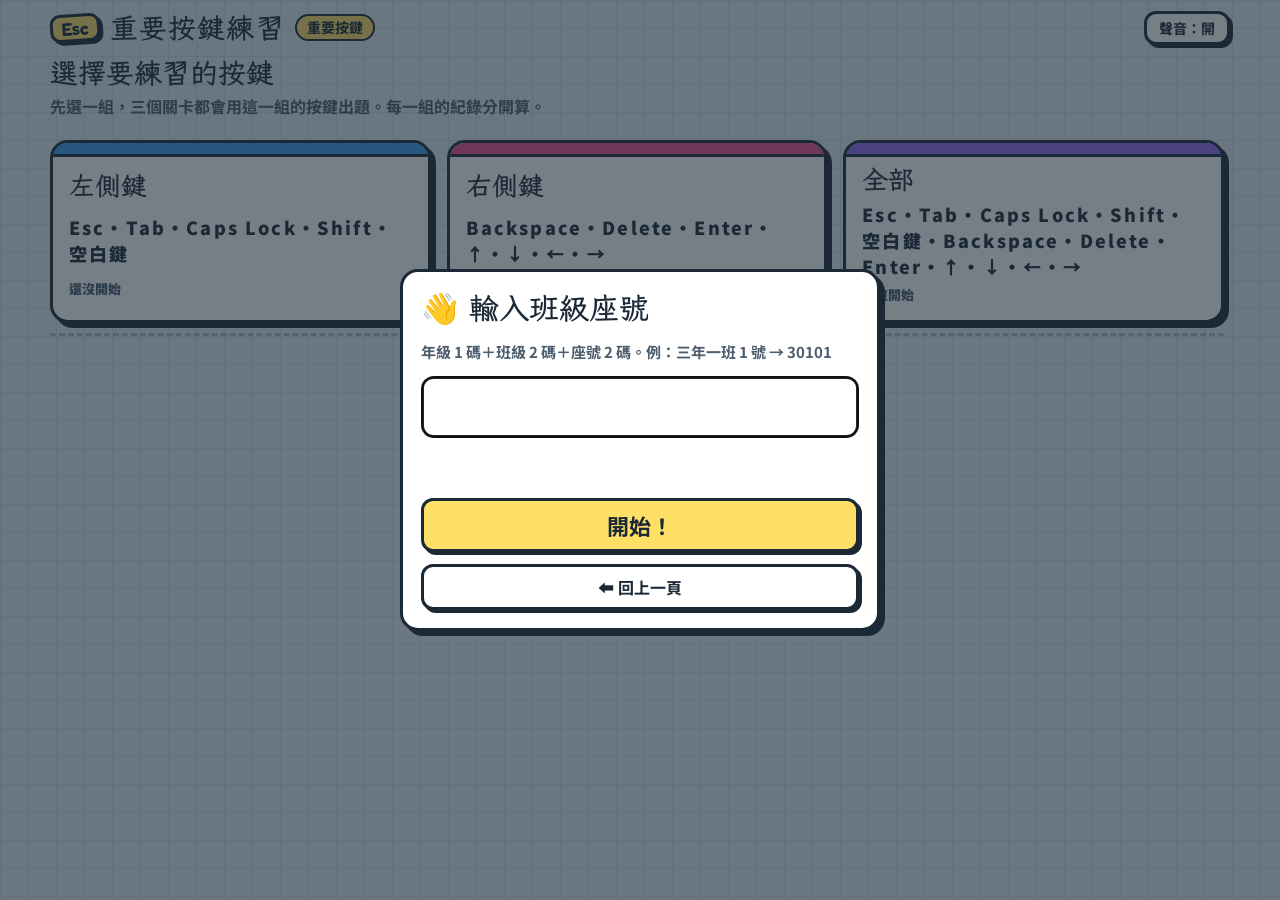
==== commit 6941c12c: "打地鼠：放大丸要隔一次才能選 老師 11/24 試玩發現太容易：學生打 2～3 隻地鼠再用大槌子就進下一波， 又能再選放大丸。改成選過放大丸後，下一次換小關（換波）的字卡只有冰凍槌， 再下一次才能再選" ====
--- a/keyboard-hero.html
+++ b/keyboard-hero.html
@@ -207,7 +207,7 @@
 .gdemo.w .d-hole{position:absolute;left:56%;top:62%;width:70px;height:20px;transform:translateX(-50%);border-radius:50%;background:#3F2A1C;z-index:1}
 .gdemo.w.freeze .d-foe{left:56%;top:24%;width:58px;transform-origin:50% 100%;animation-name:dFoeW}
 @keyframes dFoeW{0%,28%{opacity:0;transform:translateX(-50%) translateY(40%) scaleY(.3);filter:none}32%,52%{opacity:1;transform:translateX(-50%);filter:none}54%,86%{opacity:1;transform:translateX(-50%);filter:saturate(.3) brightness(1.15) drop-shadow(0 0 6px #7DD3FC)}92%,100%{opacity:0;transform:translateX(-50%) translateY(40%) scaleY(.3);filter:none}}
-/* 放大丸的示範（老師 2026-11-17）：放大丸從洞裡冒出來 → 打字母 → 超級木槌敲下（閃光、震動）→ 地鼠全部頭暈縮回去 */
+/* 放大丸的示範（老師 2026-11-18 改）：左上角放大丸 ×1 → 按 Enter → 超級木槌敲下（閃光、震動）→ 地鼠全部頭暈縮回去 */
 .gdemo.pill .d-hole{left:var(--x)}
 .gdemo.pill .d-shake>.d-foe{width:50px;top:26%;animation-name:dDizzy;transform-origin:50% 100%}
 @keyframes dDizzy{0%,48%{opacity:1;transform:translateX(-50%)}51%,58%{opacity:1;transform:translateX(-50%) rotate(-12deg)}54%{transform:translateX(-50%) rotate(12deg)}66%,92%{opacity:0;transform:translateX(-50%) translateY(40%) scaleY(.3)}100%{opacity:1;transform:translateX(-50%)}}
@@ -357,27 +357,15 @@
 html.mole .enemy.hide svg{animation:hide .3s ease-in forwards}
 html.mole .enemy.ebb:not(.dizzy):not(.poof):not(.hide) svg{transform:translateY(16%);transition:transform .9s ease-in}
 @keyframes hide{to{transform:translateY(60%) scaleY(.4);opacity:0}}
-html.mole .enemy.hide .word,html.mole .enemy.hide .tbar,html.mole .enemy.poof .tbar{visibility:hidden}
+html.mole .enemy.hide .word{visibility:hidden}
 html.mole .enemy.poof .word{transition:opacity .2s .1s;opacity:0}
 /* 敲到的瞬間：洞口冒出衝擊的星星 */
 .whack{position:absolute;z-index:8;pointer-events:none;transform:translate(-50%,-50%);font:900 clamp(28px,6vh,48px)/1 var(--f-display);color:#FDE047;-webkit-text-stroke:2px #1B2836;animation:whack .35s ease-out forwards}
 @keyframes whack{from{transform:translate(-50%,-50%) scale(.4);opacity:1}to{transform:translate(-50%,-50%) scale(1.5);opacity:0}}
-/* 放大丸（老師 2026-11-10 提供的圖 assets/pill.png，上面用螢光字寫「大」） */
-.enemy.pill .word{border-color:#65A30D}
 /* 「先打」提示（老師 2026-11-18）：場上 2 個以上敵人時，最快碰到的那一個字框發金光；只提示打哪一個，不提示鍵盤位置 */
 .enemy.first{z-index:5}
 .enemy.first .word{position:relative;border-color:#B45309;box-shadow:0 0 0 4px #FDE047,0 0 18px 6px rgba(253,224,71,.8)}
 .enemy.first .word::before{content:'先打';position:absolute;left:50%;bottom:100%;transform:translate(-50%,-8px);background:#FDE047;color:#1B2836;border:2px solid #1B2836;border-radius:8px;padding:0 8px;font:900 15px/1.4 var(--f-body);letter-spacing:0;white-space:nowrap}
-html.mole .enemy.pill{width:clamp(80px,15vh,124px)}
-.pillimg{position:relative;width:100%;animation:rise .28s ease-out;transform-origin:50% 100%}
-.pillimg img{width:100%;display:block}
-.pillimg b{position:absolute;left:50%;top:52%;transform:translate(-50%,-50%);font:900 clamp(34px,7.4vh,62px)/1 var(--f-display);color:#D9FF3B;
-  -webkit-text-stroke:1.5px #3F6212;text-shadow:0 0 6px #D9FF3B,0 0 14px #A3E635,0 0 24px #84CC16;animation:glow .6s ease-in-out infinite alternate}
-@keyframes glow{to{text-shadow:0 0 10px #F7FF9E,0 0 22px #BEF264,0 0 34px #84CC16}}
-html.mole .enemy.pill.poof .pillimg{animation:poof .35s forwards}
-/* 放大丸冒出來時，外面擴散兩圈螢光，讓學生先注意到它（學生 2026-11-17 回饋） */
-.pill-ring{position:absolute;inset:-25%;border-radius:50%;border:6px solid #D9FF3B;box-shadow:0 0 18px #D9FF3B,inset 0 0 12px #D9FF3B;pointer-events:none;animation:pring .8s ease-out 2}
-@keyframes pring{from{transform:scale(.3);opacity:1}to{transform:scale(1.5);opacity:0}}
 /* 超級木槌（放大丸）：整個畫面大小的木槌敲在正中央；地鼠頭暈、頭上冒星星，再回到地底（老師 2026-11-10） */
 #bigHammer{position:absolute;z-index:8;pointer-events:none;transform-origin:50% 93%;display:none;filter:drop-shadow(0 10px 10px rgba(0,0,0,.45)) drop-shadow(0 0 14px #FDE047)}
 .smash-flash{position:absolute;inset:0;z-index:8;pointer-events:none;background:#fff;animation:sflash .4s ease-out forwards}
@@ -386,16 +374,13 @@
 @keyframes boom{from{transform:translate(-50%,-50%) scale(.3);opacity:1}60%{opacity:1}to{transform:translate(-50%,-50%) scale(1.8);opacity:0}}
 html.mole .enemy.dizzy svg{animation:dizzy .45s ease-in-out infinite alternate;transform-origin:50% 100%}
 @keyframes dizzy{from{transform:rotate(-14deg)}to{transform:rotate(14deg)}}
-html.mole .enemy.dizzy .word,html.mole .enemy.dizzy .tbar{visibility:hidden}
+html.mole .enemy.dizzy .word{visibility:hidden}
 .dizzy-stars{position:absolute;left:50%;top:-6%;width:84%;height:40%;pointer-events:none;animation:orbit 1s linear infinite}
 .dizzy-stars span{position:absolute;font-size:clamp(18px,3.8vh,32px);line-height:1;color:#FDE047;-webkit-text-stroke:1px #1B2836}
 .dizzy-stars span:nth-child(1){left:0;top:35%}.dizzy-stars span:nth-child(2){left:40%;top:0}.dizzy-stars span:nth-child(3){right:0;top:35%}
 @keyframes orbit{from{transform:translateX(-50%) scaleY(.5) rotate(0)}to{transform:translateX(-50%) scaleY(.5) rotate(360deg)}}
 html.mole .enemy.dizzy.sink svg{animation:hide .7s ease-in forwards}
 html.mole .enemy.sink .dizzy-stars{opacity:0;transition:opacity .3s}
-.tbar{width:84%;height:9px;border:2px solid var(--ink);border-radius:6px;background:#fff;margin-top:3px;overflow:hidden}
-.tbar i{display:block;height:100%;width:100%;background:var(--good)}
-.tbar.low i{background:var(--bad)}
 /* 補血愛心（老師 2026-11-10）：長翅膀的愛心從右邊飄到左邊；打對了飛到「生命」欄位淡出 */
 html.meteor .enemy.heart{width:clamp(80px,14vh,116px);z-index:6}
 html.meteor .enemy.heart svg{animation:flap .3s ease-in-out infinite alternate}
@@ -1068,30 +1053,31 @@
 const ITEM_SEC = 8;   /* 飛過畫面的道具停留秒數（目前只剩舊程式用到） */
 const hasBomb = C => C.items === true;
 /* 這次過關可以選哪些道具（存滿的不給） */
-const pickKinds = n => !n.C.items ? [] : [(n.stock || 0) < ITEM_MAX && 'freeze', hasBomb(n.C) && (MOLE ? (n.pills || 0) < PILL_MAX : (n.bombs || 0) < BOMB_MAX) && 'bomb'].filter(Boolean);   /* 打地鼠的 bomb＝放大丸 */
+const pickKinds = n => !n.C.items ? [] : [(n.stock || 0) < ITEM_MAX && 'freeze', hasBomb(n.C) && (MOLE ? (n.pills || 0) < PILL_MAX && pillReady(n) : (n.bombs || 0) < BOMB_MAX) && 'bomb'].filter(Boolean);   /* 打地鼠的 bomb＝放大丸 */
+/* 打地鼠：選過放大丸，下一次換小關（大暴動是換波）的字卡只有冰凍槌，再下一次才能再選（老師 2026-11-24：大槌子太好用，每次都選放大丸就太容易過關）
+   pickNo＝第幾次換小關（換波），pillPick＝在第幾次選了放大丸 */
+const pillReady = n => n.pillPick == null || (n.pickNo || 0) - n.pillPick >= 2;
 const ITEM_TXT = {m:{freeze:['❄','冰凍星','流星'], bomb:['🌠','彗星大掃除','流星']}, n:{freeze:['🌀','煙霧彈','敵人'], bomb:['💥','手裡劍風暴','敵人']}, w:{freeze:['❄','冰凍槌','地鼠'], bomb:['💊','放大丸','地鼠']}};
 const itemTxt = (kind, md) => (ITEM_TXT[md] || ITEM_TXT.n)[kind] || ITEM_TXT.n[kind];   /* 沒有的用忍者的 */
 const ICY = () => METEOR || MOLE;   /* 冰凍的樣子（變藍、雪花）；忍者是煙霧 */
 const METEOR_MULTI_SLOW = 1.1;   /* 隱藏關不套用（它有自己的速度設定） */
 /* 字母打地鼠（老師 2026-11-10）：以單一字母為主，練「眼睛找位置」；time＝地鼠探出頭停留幾秒，per＝每多 1 個字母多停幾秒
    限時賽（老師 2026-11-10 修正）：secs 秒內敲越多分數越高；沒有命，地鼠縮回去不扣分；敲到 pass 隻＝過關（打開下一級、算稱號）
-   小關依時間推進（secs ÷ 小關數）；pill＝大約幾秒出現一顆放大丸（畫面上有 2 隻以上地鼠才出現；null＝沒有）
+   小關依時間推進（secs ÷ 小關數）；pill＝有沒有放大丸（老師 2026-11-18 起放大丸只從換小關的字卡選，不再從洞裡冒出來；null＝沒有）
    過關門檻的推算（老師 2026-11-10 實測流星雨大師「多半在 26～30 顆沒命」→ 鍵帽沒有字時平均每個字母約 2 秒）：
    60 秒扣掉換關停頓約 53 秒可以敲；新手（每隻約 2.3 秒）約 23 隻、高手（約 2.4 秒＋放大丸）約 25 隻、大師（約 3 秒＋放大丸）約 20～25 隻，
    門檻取三分之二左右：12／15／15；試玩後再調 */
 const MOLE_TUNE = {
   novice:{name:'打擊新手', secs:60, pass:12, goal:Infinity, glow:true,  blank:false, len:[[1,1],[1,1],[1,1]],             time:[6,5.5,5],           per:2.5, multi:[1,1,2],     gap:2.5, pill:null},
-  brave: {name:'打擊高手', secs:60, pass:15, goal:Infinity, glow:false, blank:false, len:[[1,1],[1,1],[1,1],[1,2],[1,2]], time:[5.2,4.8,4.5,4.2,4], per:2.5, multi:[2,2,2,3,3], gap:2,   pill:20, items:true, blankFrom:null, ice:true},   /* items、blankFrom：忍者勇者的過關獎勵、第 5 關鍵帽沒有字不要帶過來 */
-  master:{name:'打擊大師', secs:60, pass:15, goal:Infinity, glow:false, blank:true,  len:[[1,1],[1,2],[1,2],[1,2],[1,2]], time:[4.8,4.5,4.2,4,3.8], per:2.2, multi:[3,3,3,4,4], gap:1.6, pill:12, heal:false, items:true, ice:true},   /* 打地鼠沒有補血（忍者大師的 heal 不要帶過來） */
+  brave: {name:'打擊高手', secs:60, pass:15, goal:Infinity, glow:false, blank:false, len:[[1,1],[1,1],[1,1],[1,2],[1,2]], time:[5.2,4.8,4.5,4.2,4], per:2.5, multi:[2,2,2,3,3], gap:2,   pill:true, items:true, blankFrom:null, ice:true},   /* items、blankFrom：忍者勇者的過關獎勵、第 5 關鍵帽沒有字不要帶過來 */
+  master:{name:'打擊大師', secs:60, pass:15, goal:Infinity, glow:false, blank:true,  len:[[1,1],[1,2],[1,2],[1,2],[1,2]], time:[4.8,4.5,4.2,4,3.8], per:2.2, multi:[3,3,3,4,4], gap:1.6, pill:true, heal:false, items:true, ice:true},   /* 打地鼠沒有補血（忍者大師的 heal 不要帶過來） */
 };
 /* ice＝❄ 冰凍槌（學生 2026-11-17 回饋，老師同意）：開局送 ITEM_START 個，之後換小關時從字卡選（老師 2026-11-18）；按空白鍵，地鼠凍住 FREEZE_SEC 秒不會縮回洞裡。
    凍住時 60 秒倒數照走（老師決定：分數才能和以前公平比較），也照樣冒新地鼠（新地鼠一樣凍住） */
-/* 快縮回洞裡的提醒（老師 2026-11-18：拿掉地鼠底下的進度條）：剩 EBB_SEC 秒時，地鼠輕輕往下沉一點（不變紅、不閃）；放大丸保留進度條 */
+/* 快縮回洞裡的提醒（老師 2026-11-18：拿掉地鼠底下的進度條）：剩 EBB_SEC 秒時，地鼠輕輕往下沉一點（不變紅、不閃） */
 const EBB_SEC = 1;
-const PILL_STAY = 8, PILL_LEN = 2;
-/* 放大丸先存起來（老師 2026-11-18，比照流星雨、忍者的大絕招）：打到先存（最多 PILL_MAX 個，左上角顯示），地鼠 2 隻以上時按 Enter 發動超級木槌；
-   手上還有放大丸時，不會再冒出新的放大丸 */
-const PILL_MAX = 1, PILL_IC = '<span class="pic"><img src="assets/pill.png" alt=""><b>大</b></span>';   /* 放大丸停留幾秒、幾個字母（學生 2026-11-17 回饋太快消失：4.5→8 秒，和流星雨、忍者的道具 ITEM_SEC 一樣） */
+/* 放大丸先存起來（老師 2026-11-18，比照流星雨、忍者的大絕招）：換小關時從字卡選，先存（最多 PILL_MAX 個，左上角顯示），地鼠 2 隻以上時按 Enter 發動超級木槌 */
+const PILL_MAX = 1, PILL_IC = '<span class="pic"><img src="assets/pill.png" alt=""><b>大</b></span>';
 /* 草地上的洞：後排 3 個、前排 4 個，前後排錯開（字卡才不會疊在一起）；x＝左右（%）、b＝離地面（%） */
 const HOLES = [{x:36,b:30},{x:56,b:30},{x:76,b:30},{x:26,b:4},{x:46,b:4},{x:66,b:4},{x:86,b:4}];
 /* 某個關卡（流星雨 m／忍者 n／打地鼠 w）某一級實際用的設定 */
@@ -1114,9 +1100,9 @@
 /* 字母打地鼠的隱藏關「地鼠大暴動」（學生 2026-11-17 回饋，老師同意名稱、+5 秒、新增紀錄欄位 wcrisis）：打擊大師通關後打開
    限時：一開始 secs 秒，時間用完就結束，記最多敲到幾隻。每敲 wave 隻是一波，速度從新手慢慢變快到大師（crisisDur，最快不超過大師）
    換波時：地鼠先全部回洞裡（不冒新地鼠），場上沒有地鼠才飛來 ⏰ 加秒（防禦型道具），飛過的時候倒數暫停；打到 +TIME_ADD 秒
-   每 2 波（第 3、5、7…波）再飛來 ❄ 冰凍槌；放大丸照大師的頻率 */
+   接著倒數暫停、出現選道具字卡（❄ 冰凍槌／💊 放大丸二選一，老師 2026-11-18） */
 const WCRISIS = {name:'地鼠大暴動', endless:true, secs:30, goal:Infinity, pass:Infinity, glow:false, blank:true, twin:false,
-  len:[[1,1],[1,2],[1,2],[1,2],[1,2]], multi:[2,2,3,3,4], gap:2, wave:8, pill:12, ice:true, heal:true, items:true};
+  len:[[1,1],[1,2],[1,2],[1,2],[1,2]], multi:[2,2,3,3,4], gap:2, wave:8, pill:true, ice:true, heal:true, items:true};
 const TIME_ADD = 5;
 const crisisConf = (md = 'm') => md === 'n' ? Object.assign({}, NINJA.master, CRISIS, NCRISIS) : md === 'w' ? Object.assign({}, NINJA.master, MOLE_TUNE.master, WCRISIS) : Object.assign({}, NINJA.master, METEOR_TUNE.master, CRISIS);
 const crisisOpen = (md = 'm') => KIND === 'en' && !!P && (md === 'm' || md === 'n' || md === 'w') && has(md) && (P.unlock || recOf(md).master.cleared);
@@ -1738,7 +1724,7 @@
     {ic:guideDemo('pick'), h:'🎁 過關獎勵：選一個道具', p:`每過一${C.endless ? '波' : MOLE ? '小關' : '關'}，${MOLE ? '地鼠先回洞裡，<b>倒數暫停</b>，' : `場上沒有${foe}時`}會出現兩張字卡。<br>打出哪一張的字母，<b>就拿到哪一個道具</b>。<br>${bi} ${bn}的字母比較多；存滿的道具不會出現。`, on:hasBomb(C)},
     {ic:guideDemo('freeze'), h:`${fi} ${fn}：讓${foe}${stopTxt}`, p:`<b>一開始就送你 ${ITEM_START} 個</b>，左上角看得到有幾個（最多存 ${ITEM_MAX} 個）。<br><span class="g-flow live"><span>① 每過一${C.endless ? '波' : MOLE ? '小關' : '關'}，打出字母<br>再多存 1 個</span><b>→</b><span>② 想休息時<br>按 <kbd>空白鍵</kbd></span><b>→</b><span>③ ${stop3}</span></span>`, on:C.items || C.ice},
     {ic:guideDemo('bomb'), h:`${bi} ${bn}：大絕招`, p:`過關時選它，先存起來（最多 ${BOMB_MAX} 個）。<br>場上有 <b>2 個以上</b>${foe}時，按 <kbd>Enter</kbd>，<b>一次清光畫面</b>！`, on:hasBomb(C) && !MOLE},
-    {ic:guideDemo('pill'), h:'💊 放大丸：超級大木槌', p:`過關時選它，先存起來（最多 ${PILL_MAX} 個）。<br>場上有 <b>2 隻以上</b>地鼠時按 <kbd>Enter</kbd>，木槌變超大，<b>一次敲暈全部地鼠</b>！`, on:MOLE && C.pill}].filter(x => x.on);
+    {ic:guideDemo('pill'), h:'💊 放大丸：超級大木槌', p:`過關時選它，先存起來（最多 ${PILL_MAX} 個）。選過一次，下一次只能選冰凍槌。<br>場上有 <b>2 隻以上</b>地鼠時按 <kbd>Enter</kbd>，木槌變超大，<b>一次敲暈全部地鼠</b>！`, on:MOLE && C.pill}].filter(x => x.on);
   let i = 0;
   const finish = () => { document.removeEventListener('keydown', guideKey); guideKey = null; countdown(el, title, sub, done); };
   const draw = () => {
@@ -2113,7 +2099,7 @@
   setTheme(themeOf(C,1), 0); ninjaHud();
   const d = N;
   (C.items || C.ice || (MOLE && C.pill) ? itemGuide : countdown)($('#nCover'), `${PK.ninjaName}・${C.name}`, `${C.hint === 'use' ? '病毒頭上寫著用途，想一想要按哪個鍵' : C.hint === 'sit' ? '病毒頭上是一個情境，想一想要按哪個鍵（2 個情境就要按 2 個鍵）' : PK.enemyHint}！${C.endless ? CRISIS_TXT[md].rule : METEOR ? `打碎 ${C.goal} 顆就通關。流星掉到地上才扣命，` : MOLE ? `${C.secs} 秒內敲越多，分數越高，敲到 ${C.pass} 隻就過關！地鼠縮回洞裡不扣分，${C.items ? `每過一${C.endless ? '波' : '小關'}，倒數會暫停，打出字卡上的字母選一個道具：❄ 冰凍槌（一開始送你 ${ITEM_START} 個；按空白鍵，地鼠凍住 ${FREEZE_SEC} 秒不會縮回去，時間照走）或 💊 放大丸（地鼠 2 隻以上時按 Enter，木槌變超大，一次敲暈全部的地鼠）。` : ''}` : `擊退 ${C.goal} 個就通關。被${FOE}碰到才扣命，`}${KIND === 'key' ? '按錯不扣命。' : '打錯不扣命（打錯了按 Backspace 改正）。'}${C.items && !MOLE ? (() => { const [a, an, f] = itemTxt('freeze', md), [b, bn] = itemTxt('bomb', md); return `每過一${C.endless ? '波' : '關'}，打出字卡上的字母${hasBomb(C) ? '選一個道具' : '拿道具'}。${a}${an}：一開始送你 ${ITEM_START} 個（左上角看得到有幾個）；想休息時按空白鍵，${f}停住 ${FREEZE_SEC} 秒。${hasBomb(C) ? `${b}${bn}：${f} 2 個以上時按 Enter，一次清光畫面。` : ''}`; })() : ''}`, () => {
-    if (N!==d) return; N.locked = false; N.nextAt = 0; if (C.secs){ N.t0 = performance.now(); N.endAt = N.t0 + C.secs*1000; N.pillAt = N.t0 + (C.pill || 0)*1000; ninjaHud(); }
+    if (N!==d) return; N.locked = false; N.nextAt = 0; if (C.secs){ N.t0 = performance.now(); N.endAt = N.t0 + C.secs*1000; ninjaHud(); }
     focusTin(); cancelAnimationFrame(loop); loop = requestAnimationFrame(ninjaTick); });
   if (MOLE) hammerIdle();
 }
@@ -2138,7 +2124,7 @@
   let lane = 0;
   if (METEOR){ for (let t=0; t<20; t++){ lane = ri(30, 88); if (N.es.every(o => Math.abs(o.lane - lane) > 20)) break; } el.style.left = lane + '%'; el.style.bottom = '100%'; }
   $('#enemyLayer').appendChild(el);
-  const e = {word, el, dur, lane, hole, twin, start:performance.now(), w:el.querySelector('.word'), bar:el.querySelector('.tbar')};
+  const e = {word, el, dur, lane, hole, twin, start:performance.now(), w:el.querySelector('.word')};
   N.es.push(e); drawWords();
   /* 流星：字母放進字卡以後才量高度，一出現字卡就整個在畫面裡（老師 2026-11-10：以前先量高度，字卡被切在畫面上面，學生看得到字的時間變少） */
   if (METEOR){ const H = $('#nStage').clientHeight, h = el.offsetHeight; e.y0 = H - h - 4; e.y1 = H*METEOR_LAND; el.style.bottom = e.y0 + 'px'; }
@@ -2165,7 +2151,7 @@
    2. 學生正在打某一組字母時，先不出新敵人，打完再出來；最多等 TYPE_HOLD 秒 */
 const FOCUS = () => KIND === 'en' && !MOLE, TYPE_HOLD = 4;
 function markFirst(){
-  const foes = N.es.filter(e => !e.heart && !e.pill);
+  const foes = N.es.filter(e => !e.heart);
   let t = null;
   if (FOCUS() && foes.length >= 2){ const v = $('#tin').value.toLowerCase(), c = foes.filter(e => !v || e.word.startsWith(v));
     t = (c.length ? c : foes).reduce((a, b) => progress(b) > progress(a) ? b : a); }
@@ -2176,7 +2162,7 @@
   if (!N.locked && paused==null){
     /* 出現新敵人：畫面上的少於這一關的上限，而且還沒到目標數（補血愛心不算）；補血愛心要飛來或正在飛的時候不出新敵人 */
     if (N.C.secs && moleClock(now)) return;
-    const foes = N.es.filter(e => !e.heart && !e.pill).length;
+    const foes = N.es.filter(e => !e.heart).length;
     /* 暫停道具：敵人、道具全部停住，時間到再一起往後挪 */
     if (N.frozenUntil){ if (now >= N.frozenUntil) unfreeze(now); else if (!MOLE){ loop = requestAnimationFrame(ninjaTick); return; } }   /* 打地鼠：凍住時照樣冒新地鼠 */
     /* 老師 2026-11-12：補血（防禦型）要等場上沒有敵人才出現，飄過時也不出新敵人；暫停、大絕招（攻擊型）出現時可以有敵人 */
@@ -2193,7 +2179,6 @@
       const p = Math.min(1, (now - e.start) / (e.dur*1000));
       if (e.pick) continue;   /* 過關獎勵的字卡不會飛走 */
       if (e.heart){ e.el.style.left = (HX0 + (HX1 - HX0)*p) + '%'; if (p >= 1) heartGone(e); continue; }
-      if (e.pill){ e.bar.firstChild.style.width = ((1-p)*100) + '%'; if (p >= 1) itemGone(e); continue; }
       if (METEOR) e.el.style.bottom = (e.y0 + (e.y1 - e.y0)*p) + 'px'; else if (MOLE) e.el.classList.toggle('ebb', (1-p)*e.dur < EBB_SEC); else e.el.style.left = (X0 + (X1 - X0)*p) + '%';
       if (p >= 1){ enemyHits(e); if (!N || N.locked) break; }
     }
@@ -2250,7 +2235,7 @@
   const p = document.createElement('div'); p.className = 'pts'; p.textContent = k > 1 ? `+${pts}（2 ${MODES[N.md].cnt}！）` : `+${pts}`; p.style.left = e.el.style.left; p.style.bottom = '58%'; $('#enemyLayer').appendChild(p); setTimeout(() => p.remove(), 900);
   tinReset(); kb.clear(); drawWords(); ninjaHud();
   if (MOLE) hammerHit(e);
-  if (N.C.secs){ if (!N.es.some(x => !x.pill)) N.holdUntil0 = performance.now() + 450; return; }   /* 限時賽：小關依時間推進 */
+  if (N.C.secs){ if (!N.es.length) N.holdUntil0 = performance.now() + 450; return; }   /* 限時賽：小關依時間推進 */
   if (N.kills >= N.C.goal) return ninjaWin();
   const st = stageOfKills(N.C, N.kills);
   const waveEnd = N.C.endless ? Math.floor(prevKills / N.C.wave) < Math.floor(N.kills / N.C.wave) : st > N.stage;
@@ -2272,10 +2257,11 @@
 /* 換小關（大暴動是換波）：要選道具（或飛來 ⏰）時，場上的地鼠馬上回洞裡（不扣分），接著倒數暫停、出現字卡（老師 2026-11-18）
    不讓地鼠留在場上慢慢縮回去：那段時間倒數照走又不冒新地鼠，學生會白白少掉時間 */
 function molePick(n, clock){
+  n.pickNo = (n.pickNo || 0) + 1;
   const pick = !!n.C.items && pickKinds(n).length > 0;
   if (pick) n.pickDue = true;
   if (!pick && !clock) return;
-  const v = $('#tin').value; n.es.filter(e => !e.heart && !e.pill).forEach(e => removeEnemy(e, 'hide'));
+  const v = $('#tin').value; n.es.filter(e => !e.heart).forEach(e => removeEnemy(e, 'hide'));
   if (v) tinReset(); kb.clear(); drawWords();
 }
 /* 計時：時間到就結算；小關依經過的時間推進。回傳 true＝這一局結束了 */
@@ -2305,7 +2291,7 @@
 /* 地鼠（或放大丸）縮回洞裡：不扣分 */
 function itemGone(e){
   const v = $('#tin').value.toLowerCase(), wasTarget = v && e.word.startsWith(v) && !N.es.some(x => x!==e && x.word.startsWith(v));
-  N.combo = 0; if (!e.pill){ e.word.split('').forEach(c => { learn(c,'bad',null); N.weak.add(c); }); save(); }   /* 沒敲到的字母列進「可以多練」（和以前一樣） */
+  N.combo = 0; e.word.split('').forEach(c => { learn(c,'bad',null); N.weak.add(c); }); save();   /* 沒敲到的字母列進「可以多練」（和以前一樣） */
   removeEnemy(e, MOLE ? 'hide' : 'poof'); if (wasTarget) tinReset(); drawWords();
 }
 /* 木槌位置：pivot（握把底端）放在地鼠右邊，往左下轉 70 度時槌頭剛好敲到地鼠頭上 */
@@ -2341,14 +2327,13 @@
   /* 從木槌動畫真正開始的時間算起，槌頭落下的那一刻才「敲到」 */
   if (anim && anim.ready) anim.ready.then(() => setTimeout(impact, HAMMER_HIT_MS)); else setTimeout(impact, HAMMER_HIT_MS);
 }
-/* 放大丸：在空的洞冒出一顆膠囊，上面 PILL_LEN 個字母；打對了木槌變大，敲下畫面上全部的地鼠 */
 /* 超級木槌：倒數暫停約 SMASH_MS；木槌變成整個畫面大 → 用力敲在正中央（畫面震動＋重擊聲）→ 地鼠全部頭暈冒星星（每隻都算分）
    → 回到地底 → 場上淨空，倒數繼續、重新隨機出現地鼠 */
 const SMASH_MS = 3000, SMASH_HIT = 660, SMASH_SINK = 2250;   /* 老師 2026-11-12：整段動畫 5 秒 → 3 秒 */
 /* 按 Enter 用放大丸：地鼠 2 隻以上才發動；不到 2 隻時提示，不會用掉 */
 function usePill(){
   const n = N; if (!n || !(n.pills > 0) || n.locked || n.rest) return false;
-  if (n.es.filter(x => !x.heart && !x.pill).length < 2){ fx($('#nFx'), 'no', '地鼠 2 隻以上才能用放大丸'); Sound.bad(); return false; }
+  if (n.es.filter(x => !x.heart).length < 2){ fx($('#nFx'), 'no', '地鼠 2 隻以上才能用放大丸'); Sound.bad(); return false; }
   n.pills--; stockDraw(); pillGot();
   return true;
 }
@@ -2374,7 +2359,7 @@
       {transform:'translate(6px,-4px)'}, {transform:'translate(-3px,2px)'}, {transform:'translate(0,0)'}], {duration:520});
     Sound.tone(55, .7, 'sawtooth', 0, .32); Sound.tone(90, .35, 'square', 0, .24); Sound.tone(38, .9, 'sine', .03, .4);
     /* 場上的地鼠全部頭暈（每隻都算分，不算進字母熟練度） */
-    const ms = n.es.filter(x => !x.pill && !x.heart), now = performance.now();
+    const ms = n.es.filter(x => !x.heart), now = performance.now();
     n.es = n.es.filter(x => !ms.includes(x));
     ms.forEach(m => {
       const remFrac = Math.max(0, 1 - (now - m.start)/1000/m.dur), pts = SCORE.base + Math.round(SCORE.speed * remFrac);
@@ -2388,7 +2373,7 @@
     later(SMASH_MS - SMASH_HIT, () => {
       ms.forEach(m => m.el.remove()); bh.style.display = 'none'; if (anim) anim.cancel(); $('#hammer').style.visibility = '';
       const now2 = performance.now(), d = now2 - n.smashAt; n.smashAt = null;
-      n.endAt += d; n.pillAt += d; if (n.frozenUntil){ n.frozenAt += d; n.frozenUntil += d; } n.es.forEach(x => x.start += d); n.nextAt = now2; n.holdUntil0 = now2 + 300; n.locked = false;
+      n.endAt += d; if (n.frozenUntil){ n.frozenAt += d; n.frozenUntil += d; } n.es.forEach(x => x.start += d); n.nextAt = now2; n.holdUntil0 = now2 + 300; n.locked = false;
       hammerIdle(); ninjaHud(); focusTin();
     });
   };
@@ -2496,14 +2481,14 @@
   [784,988,1175].forEach((c,i) => Sound.tone(c,.15,'triangle',i*.08,.08));
   if (e.item === 'freeze'){ n.stock = Math.min(ITEM_MAX, (n.stock || 0) + 1); stockFly(e, n);
     fx($('#nFx'), 'ok', `${ic} 拿到${name}！現在有 ${n.stock} 個`); return; }
-  if (MOLE) n.pills = Math.min(PILL_MAX, (n.pills || 0) + 1); else n.bombs = Math.min(BOMB_MAX, (n.bombs || 0) + 1);
+  if (MOLE){ n.pills = Math.min(PILL_MAX, (n.pills || 0) + 1); n.pillPick = n.pickNo || 0; } else n.bombs = Math.min(BOMB_MAX, (n.bombs || 0) + 1);
   stockFly(e, n);
   fx($('#nFx'), 'ok', `${ic} 拿到${name}！${foe} 2 ${MOLE ? '隻' : '個'}以上時按 Enter`);
 }
 /* 拿到的暫停道具飛到左上角的存量，飛到了數字才加上去 */
 function stockFly(e, n){
-  const r = (e.el.querySelector('svg, .pillimg, .pic') || e.el).getBoundingClientRect(), t = ($(e.item === 'bomb' || e.pill ? '#nStock .s-b' : '#nStock .s-f') || $('#nStock')).getBoundingClientRect();
-  const f = document.createElement('div'); f.className = 'heart-fly'; f.innerHTML = e.pill ? PILL_IC : itemSVG(e.item);
+  const r = (e.el.querySelector('svg, .pic') || e.el).getBoundingClientRect(), t = ($(e.item === 'bomb' ? '#nStock .s-b' : '#nStock .s-f') || $('#nStock')).getBoundingClientRect();
+  const f = document.createElement('div'); f.className = 'heart-fly'; f.innerHTML = itemSVG(e.item);
   f.style.left = (r.left + r.width/2) + 'px'; f.style.top = (r.top + r.height/2) + 'px'; f.style.width = r.width + 'px';
   document.body.appendChild(f); e.el.style.visibility = 'hidden';
   requestAnimationFrame(() => requestAnimationFrame(() => { f.style.left = (t.left + 20) + 'px'; f.style.top = (t.top + t.height/2) + 'px'; f.style.width = '34px'; f.style.opacity = '.3'; }));
@@ -2619,7 +2604,7 @@
 function useBomb(){
   const n = N; if (!n || !(n.bombs > 0) || n.locked || n.rest) return false;
   const [ic, name, foe] = itemTxt('bomb', n.md);
-  if (n.es.filter(x => !x.heart && !x.pill).length < 2){ fx($('#nFx'), 'no', `${foe} 2 個以上才能用${name}`); Sound.bad(); return false; }
+  if (n.es.filter(x => !x.heart).length < 2){ fx($('#nFx'), 'no', `${foe} 2 個以上才能用${name}`); Sound.bad(); return false; }
   n.bombs--; stockDraw(); bombAll(n, ic, name);
   return true;
 }
@@ -3390,7 +3375,7 @@
 
 /* ---------- 暫停後接著玩：把暫停的時間加回去 ---------- */
 function resumeGame(){ if (paused == null) return; const d = performance.now() - paused; paused = null;
-  if (D){ D.start += d; D.deadline += d; } if (N){ N.es.forEach(x => x.start += d); N.nextAt += d; N.holdUntil0 += d; if (N.rest) N.restAt += d; if (N.endAt){ N.endAt += d; N.pillAt += d; } if (N.smashAt) N.smashAt += d; if (N.frozenUntil){ N.frozenAt += d; N.frozenUntil += d; } } if (B && B.t0) B.t0 += d; if (RC && RC.t0) RC.t0 += d; }
+  if (D){ D.start += d; D.deadline += d; } if (N){ N.es.forEach(x => x.start += d); N.nextAt += d; N.holdUntil0 += d; if (N.rest) N.restAt += d; if (N.endAt) N.endAt += d; if (N.smashAt) N.smashAt += d; if (N.frozenUntil){ N.frozenAt += d; N.frozenUntil += d; } } if (B && B.t0) B.t0 += d; if (RC && RC.t0) RC.t0 += d; }
 /* ---------- 視窗失去焦點時暫停 ---------- */
 (function(){
   const pill = $('#focusPill');
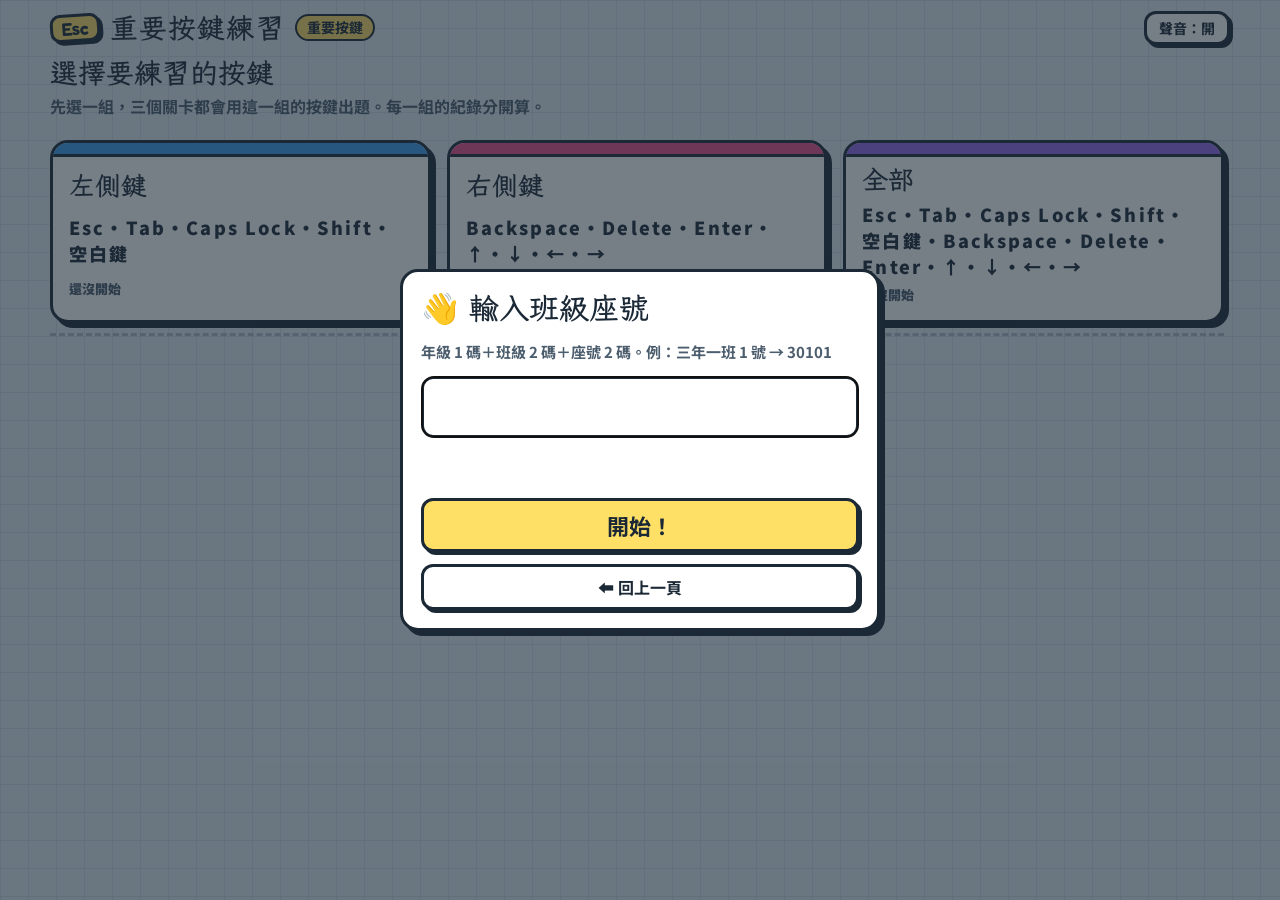
==== commit 2e8fd44e: "打地鼠：打擊高手、打擊大師過關門檻 15 → 20 隻 老師 11/24 試玩覺得打地鼠變得太容易，決定把高手、大師的過關門檻提高到 20 隻（新手 12 隻不變）。已經過關的紀錄不會取消。三個共用檔" ====
--- a/keyboard-hero.html
+++ b/keyboard-hero.html
@@ -1066,11 +1066,11 @@
    小關依時間推進（secs ÷ 小關數）；pill＝有沒有放大丸（老師 2026-11-18 起放大丸只從換小關的字卡選，不再從洞裡冒出來；null＝沒有）
    過關門檻的推算（老師 2026-11-10 實測流星雨大師「多半在 26～30 顆沒命」→ 鍵帽沒有字時平均每個字母約 2 秒）：
    60 秒扣掉換關停頓約 53 秒可以敲；新手（每隻約 2.3 秒）約 23 隻、高手（約 2.4 秒＋放大丸）約 25 隻、大師（約 3 秒＋放大丸）約 20～25 隻，
-   門檻取三分之二左右：12／15／15；試玩後再調 */
+   門檻取三分之二左右：12／15／15；老師 2026-11-24 試玩覺得太容易，高手、大師改成 20 隻（新手不變） */
 const MOLE_TUNE = {
   novice:{name:'打擊新手', secs:60, pass:12, goal:Infinity, glow:true,  blank:false, len:[[1,1],[1,1],[1,1]],             time:[6,5.5,5],           per:2.5, multi:[1,1,2],     gap:2.5, pill:null},
-  brave: {name:'打擊高手', secs:60, pass:15, goal:Infinity, glow:false, blank:false, len:[[1,1],[1,1],[1,1],[1,2],[1,2]], time:[5.2,4.8,4.5,4.2,4], per:2.5, multi:[2,2,2,3,3], gap:2,   pill:true, items:true, blankFrom:null, ice:true},   /* items、blankFrom：忍者勇者的過關獎勵、第 5 關鍵帽沒有字不要帶過來 */
-  master:{name:'打擊大師', secs:60, pass:15, goal:Infinity, glow:false, blank:true,  len:[[1,1],[1,2],[1,2],[1,2],[1,2]], time:[4.8,4.5,4.2,4,3.8], per:2.2, multi:[3,3,3,4,4], gap:1.6, pill:true, heal:false, items:true, ice:true},   /* 打地鼠沒有補血（忍者大師的 heal 不要帶過來） */
+  brave: {name:'打擊高手', secs:60, pass:20, goal:Infinity, glow:false, blank:false, len:[[1,1],[1,1],[1,1],[1,2],[1,2]], time:[5.2,4.8,4.5,4.2,4], per:2.5, multi:[2,2,2,3,3], gap:2,   pill:true, items:true, blankFrom:null, ice:true},   /* items、blankFrom：忍者勇者的過關獎勵、第 5 關鍵帽沒有字不要帶過來 */
+  master:{name:'打擊大師', secs:60, pass:20, goal:Infinity, glow:false, blank:true,  len:[[1,1],[1,2],[1,2],[1,2],[1,2]], time:[4.8,4.5,4.2,4,3.8], per:2.2, multi:[3,3,3,4,4], gap:1.6, pill:true, heal:false, items:true, ice:true},   /* 打地鼠沒有補血（忍者大師的 heal 不要帶過來） */
 };
 /* ice＝❄ 冰凍槌（學生 2026-11-17 回饋，老師同意）：開局送 ITEM_START 個，之後換小關時從字卡選（老師 2026-11-18）；按空白鍵，地鼠凍住 FREEZE_SEC 秒不會縮回洞裡。
    凍住時 60 秒倒數照走（老師決定：分數才能和以前公平比較），也照樣冒新地鼠（新地鼠一樣凍住） */
